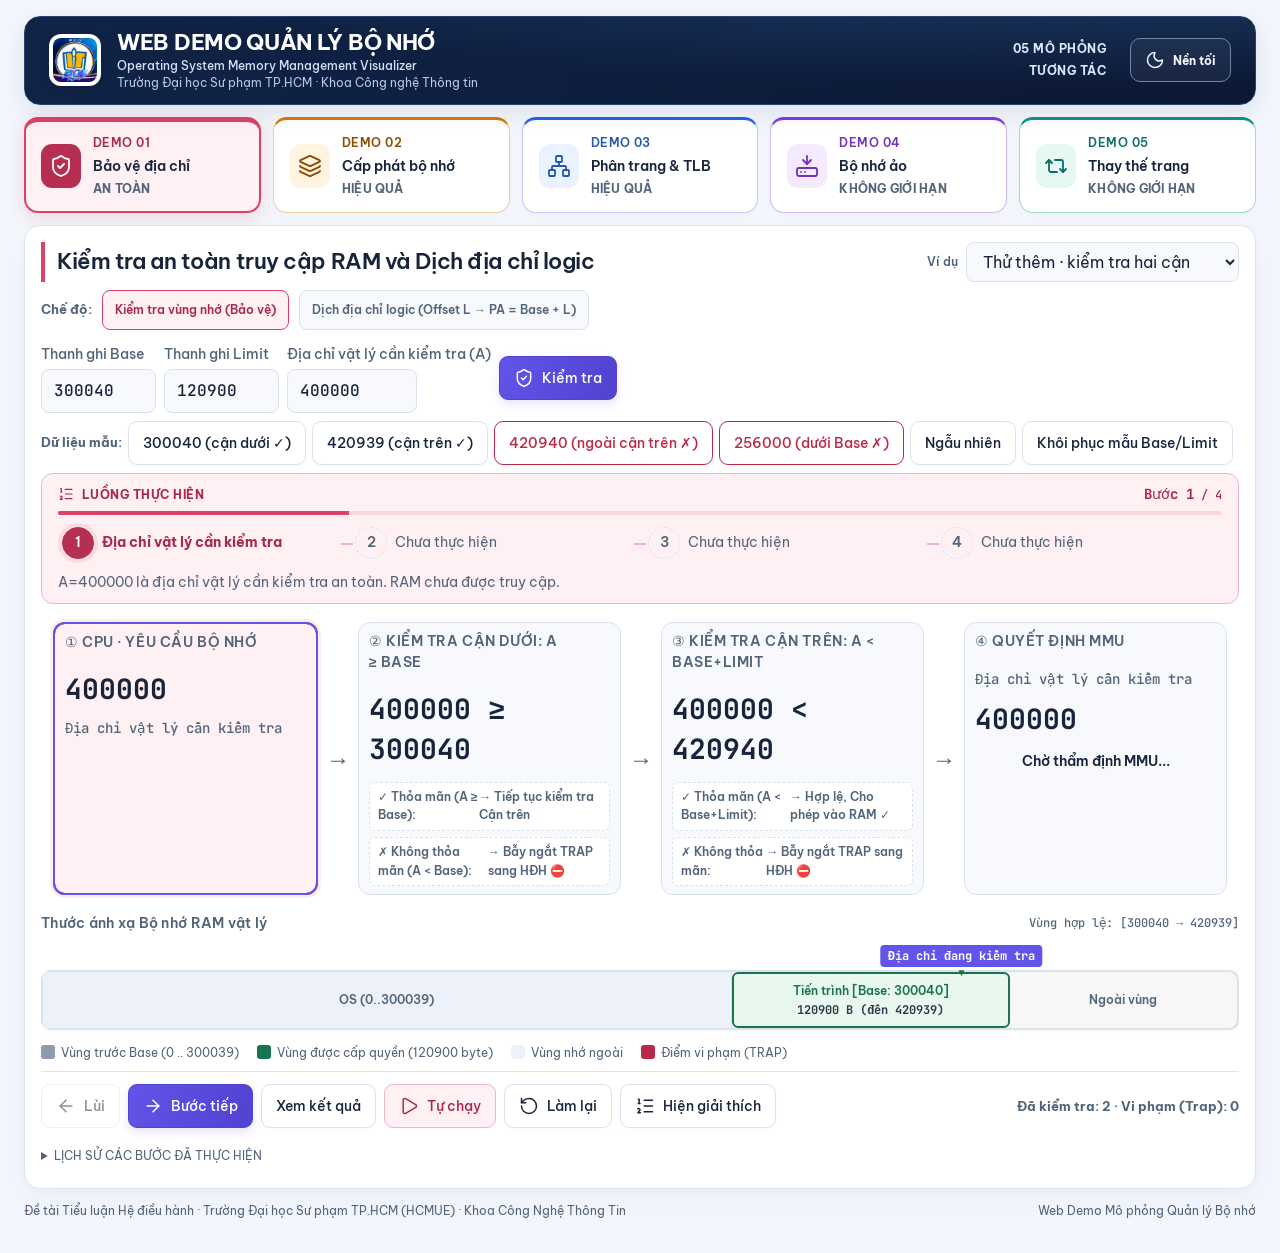
==== index.html @ e6c48bc5 "style: improve Vietnamese typography across all memory demos" ====
<!doctype html>
<html lang="vi">
<head>
<meta charset="utf-8">
<meta name="viewport" content="width=device-width, initial-scale=1, viewport-fit=cover">
<meta name="description" content="Web Demo Mô phỏng Quản lý Bộ nhớ - 5 Phân hệ tiêu biểu (Operating System Concepts 10th ed.)">
<style>[hidden]{display:none!important}body{margin:0}img{max-width:100%}
</style>
<title>Web Demo Quản lý Bộ nhớ - Hệ điều hành (HCMUE)</title>
<style>

/* Layout: một sân khấu lớn mỗi tab; trên là câu hỏi, giữa là hình động, dưới là MỘT câu giải thích và nút điều khiển to */
:root{
  --bg:#eef2f0; --surface:#ffffff; --fg:#13201b; --muted:#5a6a63; --line:#d3dcd8;
  --accent:#0d6b5f; --accent-soft:#d6ebe6; --on-accent:#ffffff;
  --ok:#1f7a45; --ok-soft:#d8efe0; --bad:#b9400f; --bad-soft:#fbe2d4;
  --used:#9aa8a2; --free:#e5ebe8; --stripe:#d3dcd8;
  --c1:#0d6b5f; --c2:#c2570c; --c3:#4f5bd5; --c4:#8a7a12;
  --p1:#2c7a9e; --p2:#b5527a; --p3:#5f8a22; --p4:#8a5cc2; --p5:#b87510; --p6:#2f8f7d; --on-p:#ffffff;
  --f-body:'Be Vietnam Pro',system-ui,-apple-system,'Segoe UI',sans-serif;
  --f-mono:'JetBrains Mono',ui-monospace,Consolas,monospace;
}
@media (prefers-color-scheme: dark){ :root:not([data-theme="light"]){
  --bg:#0e1412; --surface:#162019; --fg:#e3ebe7; --muted:#95a69f; --line:#2c3935;
  --accent:#4cc2ae; --accent-soft:#163a33; --on-accent:#0b1210;
  --ok:#62d08d; --ok-soft:#163528; --bad:#f08d58; --bad-soft:#3d2316;
  --used:#46534e; --free:#1e2825; --stripe:#28342f;
  --c1:#4cc2ae; --c2:#f0914f; --c3:#949cf2; --c4:#d3c24d;
  --p1:#62b6da; --p2:#e38db2; --p3:#a5c862; --p4:#b997ec; --p5:#e8ad4f; --p6:#6ccab5; --on-p:#0b1210;
  color-scheme:dark }}
:root[data-theme="dark"]{
  --bg:#0e1412; --surface:#162019; --fg:#e3ebe7; --muted:#95a69f; --line:#2c3935;
  --accent:#4cc2ae; --accent-soft:#163a33; --on-accent:#0b1210;
  --ok:#62d08d; --ok-soft:#163528; --bad:#f08d58; --bad-soft:#3d2316;
  --used:#46534e; --free:#1e2825; --stripe:#28342f;
  --c1:#4cc2ae; --c2:#f0914f; --c3:#949cf2; --c4:#d3c24d;
  --p1:#62b6da; --p2:#e38db2; --p3:#a5c862; --p4:#b997ec; --p5:#e8ad4f; --p6:#6ccab5; --on-p:#0b1210;
  color-scheme:dark }

*{box-sizing:border-box}
[hidden]{display:none!important}
body{background:var(--bg);color:var(--fg);font-family:var(--f-body);font-size:16px;line-height:1.5}
.wrap{max-width:1000px;margin:0 auto;padding-inline:16px;padding-block:20px 48px;display:flex;flex-direction:column;gap:18px}
h1{font-size:clamp(22px,3.6vw,30px);margin:0;line-height:1.2;text-wrap:balance}
h2{font-size:clamp(20px,3vw,26px);margin:0;line-height:1.25;text-wrap:balance}
p{margin:0}
.mono{font-family:var(--f-mono);font-variant-numeric:tabular-nums}
.muted{color:var(--muted)}
.eyebrow{font-size:12px;letter-spacing:.08em;text-transform:uppercase;color:var(--muted);font-weight:700}

.tabs{display:grid;grid-template-columns:repeat(3,minmax(0,1fr));gap:8px}
.tab{font:inherit;text-align:left;cursor:pointer;background:var(--surface);color:var(--fg);border:1px solid var(--line);border-radius:12px;padding:10px 14px;display:flex;flex-direction:column;gap:0}
.tab .n{font-family:var(--f-mono);font-size:12px;color:var(--muted)}
.tab .t{font-weight:700;font-size:15px;line-height:1.3}
.tab[aria-selected="true"]{background:var(--accent);border-color:var(--accent);color:var(--on-accent)}
.tab[aria-selected="true"] .n{color:var(--on-accent);opacity:.85}
@media (max-width:560px){.tab .t{font-size:13px}}

.panel{display:flex;flex-direction:column;gap:14px}
.stage{background:var(--surface);border:1px solid var(--line);border-radius:16px;padding:18px;display:flex;flex-direction:column;gap:18px;min-width:0}
.caption{font-size:clamp(16px,2.2vw,19px);font-weight:500;padding:14px 16px;border-radius:12px;background:var(--accent-soft);min-height:56px}
.caption b.bad{color:var(--bad)} .caption b.ok{color:var(--ok)}
.bar{display:flex;flex-wrap:wrap;gap:8px;align-items:center}
.btn{font:inherit;font-weight:700;font-size:15px;padding:10px 16px;border-radius:10px;border:1px solid var(--line);background:var(--surface);color:var(--fg);cursor:pointer}
.btn:hover{border-color:var(--accent)}
.btn.primary{background:var(--accent);border-color:var(--accent);color:var(--on-accent);padding-inline:22px}
.btn:disabled{opacity:.4;cursor:not-allowed}
.spacer{flex:1}
.seg{display:inline-flex;border:1px solid var(--line);border-radius:10px;overflow:hidden;background:var(--surface)}
.seg button{font:inherit;font-weight:700;font-size:14px;padding:9px 14px;border:0;border-right:1px solid var(--line);background:none;color:var(--muted);cursor:pointer}
.seg button:last-child{border-right:0}
.seg button[aria-pressed="true"]{background:var(--fg);color:var(--bg)}
button:focus-visible,input:focus-visible,select:focus-visible,summary:focus-visible{outline:2px solid var(--accent);outline-offset:2px}
details{background:var(--surface);border:1px solid var(--line);border-radius:12px;padding:10px 14px}
summary{cursor:pointer;font-weight:600;font-size:14px;color:var(--muted)}
details[open] summary{margin-bottom:10px}
.form{display:flex;flex-wrap:wrap;gap:10px 14px;align-items:flex-end}
.field{display:flex;flex-direction:column;gap:4px;min-width:0}
.field label{font-size:12px;font-weight:700;color:var(--muted)}
input[type=text],input[type=number]{font-family:var(--f-mono);font-size:15px;background:var(--bg);color:var(--fg);border:1px solid var(--line);border-radius:8px;padding:8px 10px;min-width:0}
input[type=text]{width:min(360px,100%)}
input[type=number]{width:120px}
.scroll{overflow-x:auto;max-width:100%}
.legend{display:flex;flex-wrap:wrap;gap:6px 18px;font-size:13px;color:var(--muted)}
.legend i{display:inline-block;width:14px;height:14px;border-radius:4px;vertical-align:-2px;margin-right:6px}

@keyframes drop{from{transform:translateY(-46px) scale(.85);opacity:0}to{transform:none;opacity:1}}
@keyframes out{from{transform:translateX(-50px);opacity:0}to{transform:none;opacity:1}}
@keyframes pulse{0%,100%{box-shadow:0 0 0 0 transparent}50%{box-shadow:0 0 0 6px var(--accent-soft)}}
.enter{animation:drop .5s cubic-bezier(.2,.8,.2,1) both}
.gone{animation:out .5s ease-out both}
@media (prefers-reduced-motion:reduce){.enter,.gone{animation:none}}

/* ---------- Tab 1 ---------- */
.lane{min-width:620px;display:flex;flex-direction:column;gap:10px}
.lane-label{font-size:12px;font-weight:700;color:var(--muted);letter-spacing:.04em;text-transform:uppercase}
.req{height:54px;border-radius:8px;display:flex;align-items:center;justify-content:center;color:var(--on-p);font-weight:800;font-size:15px;white-space:nowrap;overflow:visible;padding:0 8px}
.req small{font-family:var(--f-mono);font-weight:500;margin-left:6px;opacity:.9}
.req-row{display:flex;align-items:center;gap:12px;min-height:54px}
.ram{display:flex;height:96px;border:2px solid var(--fg);border-radius:10px;overflow:visible;background:var(--used)}
.used{background:repeating-linear-gradient(135deg,var(--used) 0 7px,var(--line) 7px 14px);border-radius:0}
.hole{position:relative;display:flex;min-width:0;border-left:2px solid var(--fg);border-right:2px solid var(--fg);background:var(--free)}
.hole .pc{display:flex;flex-direction:column;align-items:center;justify-content:center;color:var(--on-p);font-weight:800;font-size:14px;min-width:0;overflow:hidden;border-right:2px solid var(--surface)}
.hole .pc small{font-family:var(--f-mono);font-weight:500;font-size:11px}
.hole .fr{display:flex;align-items:center;justify-content:center;font-family:var(--f-mono);font-weight:700;font-size:15px;color:var(--fg);min-width:0;overflow:hidden}
.hole.fit{background:var(--ok-soft)} .hole.fit .fr{color:var(--ok)}
.hole.nofit{background:var(--bad-soft)} .hole.nofit .fr{color:var(--bad);opacity:.8}
.hole.chosen{outline:4px solid var(--accent);outline-offset:-2px;z-index:2}
.hole.chosen::before{content:"▼";position:absolute;top:-26px;left:50%;transform:translateX(-50%);color:var(--accent);font-size:20px;line-height:1}
.hole .lbl{position:absolute;bottom:-22px;left:0;right:0;text-align:center;font-size:12px;color:var(--muted);font-weight:600;white-space:nowrap}
.queue{display:flex;flex-wrap:wrap;gap:8px;align-items:center;margin-top:16px}
.chip{font-family:var(--f-body);font-size:13px;font-weight:700;padding:4px 10px;border-radius:99px;color:var(--on-p)}
.chip.done{opacity:.35}
.chip.wait{background:var(--bad)!important;color:#fff}
.compare{display:grid;grid-template-columns:repeat(3,minmax(0,1fr));gap:8px}
.cmp{border:1px solid var(--line);border-radius:10px;padding:10px 12px;display:flex;flex-direction:column;gap:2px;background:var(--surface)}
.cmp.on{border-color:var(--fg);box-shadow:inset 0 0 0 1px var(--fg)}
.cmp .k{font-size:13px;font-weight:700}
.cmp .v{font-size:15px;font-weight:700}
.cmp .v.bad{color:var(--bad)} .cmp .v.ok{color:var(--ok)}
@media (max-width:560px){.compare{grid-template-columns:1fr}}

/* ---------- Tab 2 ---------- */
.flow{display:flex;align-items:stretch;gap:8px;flex-wrap:nowrap}
.arrow{align-self:center;font-size:24px;color:var(--muted);flex:0 0 auto}
.box{flex:1 1 0;min-width:0;border:2px solid var(--line);border-radius:12px;padding:10px;display:flex;flex-direction:column;gap:8px;transition:opacity .25s,border-color .25s;background:var(--surface)}
.box.dim{opacity:.3}
.box.act{border-color:var(--accent);animation:pulse 1.4s ease-in-out 2}
.box.badb{border-color:var(--bad)}
.box h3{margin:0;font-size:13px;letter-spacing:.04em;text-transform:uppercase;color:var(--muted)}
.big{font-family:var(--f-mono);font-size:clamp(24px,3.4vw,32px);font-weight:700;line-height:1.1}
.split{display:flex;gap:4px}
.split div{flex:1;border-radius:8px;padding:6px 8px;text-align:center}
.split .pg{background:var(--accent);color:var(--on-accent)}
.split .of{background:var(--free)}
.split b{display:block;font-family:var(--f-mono);font-size:22px}
.split span{font-size:11px;font-weight:600}
.mini{width:100%;border-collapse:collapse;font-family:var(--f-mono);font-size:13px}
.mini td,.mini th{padding:3px 6px;border-bottom:1px solid var(--line);text-align:center}
.mini th{font-family:var(--f-body);font-size:11px;color:var(--muted)}
.mini tr.hit td{background:var(--ok-soft);color:var(--ok);font-weight:700}
.mini tr.miss td{background:var(--bad-soft);color:var(--bad);font-weight:700}
.mini td.no{color:var(--bad)}
.verdict{font-weight:800;font-size:14px;text-align:center;border-radius:6px;padding:3px}
.verdict.ok{background:var(--ok-soft);color:var(--ok)} .verdict.bad{background:var(--bad-soft);color:var(--bad)}
.frames{display:grid;grid-template-columns:repeat(4,1fr);gap:4px}
.frames div{border-radius:5px;font-family:var(--f-mono);font-size:11px;text-align:center;padding:4px 0;background:var(--free);color:var(--muted);line-height:1.2}
.frames div.mine{background:var(--accent-soft);color:var(--fg);font-weight:700}
.frames div.other{background:repeating-linear-gradient(135deg,var(--free) 0 5px,var(--stripe) 5px 10px)}
.frames div.hl{background:var(--accent);color:var(--on-accent)}
.frames small{display:block;font-size:9px;opacity:.8}
.formula{font-family:var(--f-mono);font-size:12px;color:var(--muted)}
@media (max-width:820px){.flow{flex-direction:column}.arrow{transform:rotate(90deg)}}
.quick{display:flex;flex-wrap:wrap;gap:8px;align-items:center}

/* ---------- Tab 3 ---------- */
.refs{display:flex;gap:6px;flex-wrap:wrap;align-items:flex-end}
.ref{display:flex;flex-direction:column;align-items:center;gap:3px}
.ref b{font-family:var(--f-mono);width:30px;height:30px;border-radius:7px;display:flex;align-items:center;justify-content:center;background:var(--free);font-size:14px}
.ref.past b{opacity:.5}
.ref.now b{background:var(--fg);color:var(--bg);width:40px;height:40px;font-size:19px;opacity:1}
.ref i{width:8px;height:8px;border-radius:50%;background:transparent}
.ref i.f{background:var(--bad)} .ref i.h{background:var(--ok)}
.scene{display:grid;grid-template-columns:auto minmax(0,1fr) auto;gap:18px;align-items:center}
@media (max-width:720px){.scene{grid-template-columns:1fr}}
.need{display:flex;flex-direction:column;align-items:center;gap:6px}
.card{width:76px;height:96px;border-radius:10px;display:flex;align-items:center;justify-content:center;font-family:var(--f-mono);font-size:36px;font-weight:700;background:var(--surface);border:2px solid var(--fg);box-shadow:0 3px 0 var(--line)}
.need .card{background:var(--fg);color:var(--bg)}
.pill{font-size:13px;font-weight:800;padding:3px 10px;border-radius:99px}
.pill.ok{background:var(--ok-soft);color:var(--ok)} .pill.bad{background:var(--bad-soft);color:var(--bad)}
.ramzone{border:2px dashed var(--line);border-radius:14px;padding:12px;display:flex;flex-direction:column;gap:8px;min-width:0}
.zone-t{font-size:12px;font-weight:800;color:var(--muted);letter-spacing:.05em;text-transform:uppercase}
.slots{display:flex;gap:10px;flex-wrap:wrap}
.slot{display:flex;flex-direction:column;align-items:center;gap:4px;width:84px}
.slot .card.empty{border-style:dashed;border-color:var(--line);color:var(--line);box-shadow:none;font-size:14px}
.slot .card.new{border-color:var(--ok);background:var(--ok-soft);color:var(--ok)}
.slot .card.victim{border-color:var(--bad);background:var(--bad-soft);color:var(--bad);position:relative}
.slot .card.victim::after{content:"✕";position:absolute;top:-10px;right:-10px;width:24px;height:24px;border-radius:50%;background:var(--bad);color:#fff;font-size:13px;display:flex;align-items:center;justify-content:center}
.slot .card.hitc{border-color:var(--ok);box-shadow:0 0 0 4px var(--ok-soft)}
.hint{font-size:11px;font-weight:600;color:var(--muted);text-align:center;line-height:1.25;min-height:28px}
.hint.ptr{color:var(--c3)}
.disk{display:flex;flex-direction:column;align-items:center;gap:6px;min-width:110px}
.disk .icon{width:92px;height:64px;border-radius:10px;border:2px solid var(--muted);display:flex;align-items:center;justify-content:center;font-weight:800;font-size:13px;color:var(--muted);background:repeating-linear-gradient(0deg,var(--surface) 0 10px,var(--free) 10px 12px)}
.disk .card{width:52px;height:64px;font-size:24px;border-color:var(--bad);color:var(--bad)}
.counts{display:flex;gap:10px;flex-wrap:wrap}
.count{border-radius:12px;padding:8px 16px;display:flex;align-items:baseline;gap:8px;font-weight:700}
.count .mono{font-size:28px}
.count.bad{background:var(--bad-soft);color:var(--bad)} .count.ok{background:var(--ok-soft);color:var(--ok)}
.bars{display:flex;flex-direction:column;gap:8px}
.brow{display:grid;grid-template-columns:70px minmax(0,1fr) 40px;gap:10px;align-items:center;font-size:14px;font-weight:700;cursor:pointer;background:none;border:0;color:var(--fg);font-family:inherit;padding:2px 0;text-align:left}
.brow .track{height:22px;border-radius:6px;background:var(--free);overflow:hidden}
.brow .fill{height:100%;border-radius:6px;transition:width .4s}
.brow.on{outline:2px solid var(--fg);outline-offset:3px;border-radius:6px}
.brow .num{font-family:var(--f-mono);text-align:right}
.belady{border-radius:12px;background:var(--bad-soft);padding:12px 16px;display:flex;flex-direction:column;gap:8px}
.belady b{color:var(--bad)}
.bl2{display:flex;gap:16px;align-items:flex-end}
.bl2 div{display:flex;flex-direction:column;align-items:center;gap:4px;font-size:13px;font-weight:700}
.bl2 span{width:56px;background:var(--bad);border-radius:6px 6px 0 0}
.tgrid{border-collapse:collapse;font-family:var(--f-mono);font-size:13px}
.tgrid td,.tgrid th{border:1px solid var(--line);width:30px;height:30px;text-align:center;padding:0}
.tgrid th.r,.tgrid td.r{width:auto;padding:0 8px;font-family:var(--f-body);font-size:12px;color:var(--muted);text-align:left}
.tgrid td.n{background:var(--bad-soft);color:var(--bad);font-weight:700}
.tgrid td.F{color:var(--bad);font-weight:700} .tgrid td.H{color:var(--ok);font-weight:700}
footer{font-size:12px;color:var(--muted)}
.ruler{position:relative;height:18px;margin-top:20px;font-family:var(--f-mono);font-size:11px;color:var(--muted)}
.ruler span{position:absolute;transform:translateX(-50%);white-space:nowrap}
.ruler span:first-child{transform:none}.ruler span:last-child{transform:translateX(-100%)}
.blk{font:inherit;border:0;border-right:2px solid var(--surface);display:flex;flex-direction:column;align-items:center;justify-content:center;color:var(--on-p);font-weight:800;font-size:16px;min-width:0;overflow:hidden;cursor:pointer;padding:0;position:relative}
.blk small{font-family:var(--f-mono);font-weight:500;font-size:11px}
.blk:hover::after{content:"tắt";position:absolute;top:3px;right:4px;font-size:10px;font-weight:700;background:rgba(0,0,0,.35);color:#fff;padding:0 4px;border-radius:3px}
.hole.merged{box-shadow:inset 0 0 0 3px var(--accent)}
.stats-line{display:flex;flex-wrap:wrap;gap:6px 20px;font-size:14px;color:var(--muted)}
.stats-line b{color:var(--fg);font-family:var(--f-mono)}
.chip.next{outline:2px solid var(--fg);outline-offset:1px}
.chip.act-close{background:var(--used);color:var(--fg)}
.chip.act-compact{background:var(--accent);color:var(--on-accent)}
#f-ram{background:var(--free)}



/* ============ GIAO DIỆN MỚI: HEADER & DASHBOARD 5 PHẦN ============ */
.site-header {
  background: linear-gradient(135deg, #071d36 0%, #0c3668 55%, #124c8c 100%);
  color: #ffffff;
  border-radius: 16px;
  padding: 16px 22px;
  display: flex;
  align-items: center;
  justify-content: space-between;
  flex-wrap: wrap;
  gap: 16px;
  box-shadow: 0 8px 24px rgba(12,54,104,0.18);
  border: 1px solid rgba(255,255,255,0.12);
}
.header-brand {
  display: flex;
  align-items: center;
  gap: 16px;
}
.header-logo {
  width: 58px;
  height: 58px;
  border-radius: 50%;
  object-fit: cover;
  border: 2.5px solid #ffcc00;
  box-shadow: 0 0 14px rgba(255,204,0,0.45);
  background: #ffffff;
  flex-shrink: 0;
}
.header-titles h1 {
  color: #ffffff;
  font-size: clamp(20px, 3.2vw, 25px);
  font-weight: 800;
  letter-spacing: -0.01em;
  margin: 0;
  line-height: 1.2;
}
.header-titles p {
  color: #cde0f7;
  font-size: 13px;
  font-weight: 500;
  margin: 4px 0 0 0;
  line-height: 1.35;
}
.header-meta {
  display: flex;
  align-items: center;
  gap: 10px;
}
.badge-hcmue {
  background: rgba(255,255,255,0.12);
  border: 1px solid rgba(255,255,255,0.22);
  padding: 6px 14px;
  border-radius: 12px;
  font-size: 12px;
  font-weight: 700;
  color: #ffeb3b;
  text-align: right;
  line-height: 1.3;
}

/* Thanh điều hướng 5 phần nằm ngang */
.dash-tabs {
  display: flex;
  gap: 8px;
  overflow-x: auto;
  padding: 2px 2px 8px 2px;
  scrollbar-width: thin;
}
.dash-tab {
  font: inherit;
  text-align: left;
  cursor: pointer;
  background: var(--surface);
  color: var(--fg);
  border: 1.5px solid var(--line);
  border-radius: 14px;
  padding: 12px 14px;
  display: flex;
  flex-direction: column;
  gap: 2px;
  min-width: 172px;
  flex: 1 1 0;
  transition: all .2s ease;
  box-shadow: 0 2px 6px rgba(0,0,0,0.03);
}
.dash-tab:hover {
  border-color: #0c3668;
  transform: translateY(-1px);
}
.dash-tab .n {
  font-family: var(--f-mono);
  font-size: 11px;
  font-weight: 700;
  color: #1a4d8c;
  text-transform: uppercase;
  letter-spacing: .04em;
  display: flex;
  align-items: center;
  gap: 5px;
}
.dash-tab .t {
  font-weight: 800;
  font-size: 14px;
  line-height: 1.3;
  color: var(--fg);
}
.dash-tab[aria-selected="true"] {
  background: linear-gradient(145deg, #0c3668 0%, #164e93 100%);
  border-color: #0c3668;
  color: #ffffff;
  box-shadow: 0 6px 18px rgba(12,54,104,0.25);
  transform: translateY(-2px);
}
.dash-tab[aria-selected="true"] .n {
  color: #ffeb3b;
}
.dash-tab[aria-selected="true"] .t {
  color: #ffffff;
}

/* Thước đo RAM của Base/Limit */
.b-ram-track {
  position: relative;
  display: flex;
  height: 60px;
  border: 2px solid var(--line);
  border-radius: 10px;
  overflow: visible;
  margin-top: 36px;
  margin-bottom: 14px;
}
.b-pointer {
  position: absolute;
  top: -30px;
  transform: translateX(-50%);
  display: flex;
  flex-direction: column;
  align-items: center;
  transition: left .35s cubic-bezier(.2,.8,.2,1);
  z-index: 25;
  pointer-events: none;
}
.b-pointer .pin {
  font-size: 11px;
  line-height: 1;
  margin-top: -2px;
}
.b-pointer .plabel {
  font-family: var(--f-mono);
  font-size: 11px;
  font-weight: 700;
  padding: 2px 6px;
  border-radius: 4px;
  white-space: nowrap;
}
.b-ram-legend {
  display: flex;
  flex-wrap: wrap;
  gap: 8px 18px;
  font-size: 12.5px;
  color: var(--muted);
}
.b-ram-legend i {
  display: inline-block;
  width: 14px;
  height: 14px;
  border-radius: 3px;
  vertical-align: -2px;
  margin-right: 6px;
}

/* Khối sơ đồ Demand Paging */
.vm-pt-table {
  width: 100%;
  border-collapse: collapse;
  font-family: var(--f-mono);
  font-size: 12.5px;
}
.vm-pt-table th, .vm-pt-table td {
  padding: 3px 6px;
  border-bottom: 1px solid var(--line);
  text-align: center;
}
.vm-pt-table th {
  font-family: var(--f-body);
  font-size: 11px;
  color: var(--muted);
}
.vm-pt-table tr.active-row td {
  background: var(--accent-soft);
  font-weight: 700;
}
.vm-pt-table tr.fault-row td {
  background: var(--bad-soft);
  color: var(--bad);
  font-weight: 700;
}
.vm-pt-table tr.hit-row td {
  background: var(--ok-soft);
  color: var(--ok);
  font-weight: 700;
}
.vm-badge-v {
  background: var(--ok-soft);
  color: var(--ok);
  font-weight: 800;
  padding: 1px 6px;
  border-radius: 4px;
}
.vm-badge-i {
  background: var(--bad-soft);
  color: var(--bad);
  font-weight: 800;
  padding: 1px 6px;
  border-radius: 4px;
}

/* Thẻ Giám sát thông số máy tính (Real-Time Performance Monitor) */
.telemetry-stage {
  border-top: 3px solid #0c3668 !important;
  background: linear-gradient(180deg, #ffffff 0%, #f9fbfd 100%);
}
.telemetry-header {
  display: flex;
  justify-content: space-between;
  align-items: center;
  flex-wrap: wrap;
  gap: 10px;
  border-bottom: 1px solid var(--line);
  padding-bottom: 10px;
}
.tele-time-badge {
  font-family: var(--f-mono);
  font-size: 12px;
  font-weight: 600;
  color: #0c3668;
  background: #e9f2fd;
  padding: 4px 10px;
  border-radius: 8px;
  border: 1px solid #c7ddfb;
}
.telemetry-grid {
  display: grid;
  grid-template-columns: 1.15fr 0.85fr;
  gap: 16px;
}
@media (max-width: 860px) {
  .telemetry-grid {
    grid-template-columns: 1fr;
  }
}
.tele-col {
  display: flex;
  flex-direction: column;
  gap: 8px;
}
.tele-col-title {
  font-size: 12.5px;
  font-weight: 800;
  color: #0c3668;
  letter-spacing: .03em;
  text-transform: uppercase;
  margin-bottom: 4px;
}
.tele-table {
  width: 100%;
  border-collapse: collapse;
  font-size: 13px;
  background: var(--surface);
  border: 1px solid var(--line);
  border-radius: 8px;
  overflow: hidden;
}
.tele-table td {
  padding: 6px 10px;
  border-bottom: 1px solid var(--line);
}
.tele-table tr:last-child td {
  border-bottom: 0;
}
.tele-table td:first-child {
  color: var(--fg);
  font-weight: 600;
}
.tele-table td:nth-child(2) {
  font-family: var(--f-mono);
  font-weight: 700;
  color: #0c3668;
}
.badge-real {
  font-size: 11px;
  font-weight: 700;
  padding: 2px 7px;
  border-radius: 4px;
  background: var(--ok-soft);
  color: var(--ok);
  white-space: nowrap;
}
.badge-est {
  font-size: 11px;
  font-weight: 700;
  padding: 2px 7px;
  border-radius: 4px;
  background: #fff8e1;
  color: #b78103;
  white-space: nowrap;
}
.badge-na {
  font-size: 11px;
  font-weight: 600;
  padding: 2px 7px;
  border-radius: 4px;
  background: var(--bad-soft);
  color: var(--bad);
  white-space: nowrap;
}
.tele-note {
  font-size: 11.5px;
  color: var(--muted);
  line-height: 1.4;
  margin-top: 4px;
}
.tele-sim-box {
  background: #f7f9fa;
  border: 1px solid var(--line);
  border-radius: 8px;
  padding: 10px 12px;
  display: flex;
  flex-direction: column;
  gap: 8px;
  font-size: 13px;
}
.sim-row {
  display: flex;
  justify-content: space-between;
  align-items: center;
  padding-bottom: 4px;
  border-bottom: 1px dashed var(--line);
}
.sim-row:last-child {
  border-bottom: 0;
  padding-bottom: 0;
}
.sim-k {
  color: var(--muted);
  font-weight: 600;
}
.sim-v {
  font-family: var(--f-mono);
  font-weight: 700;
  color: var(--fg);
}


/* ============ NÚT CHUYỂN ĐỔI CHẾ ĐỘ SÁNG / TỐI (THEME TOGGLE) ============ */
.theme-btn {
  display: inline-flex;
  align-items: center;
  gap: 8px;
  background: rgba(255, 255, 255, 0.18);
  border: 1.5px solid rgba(255, 255, 255, 0.4);
  color: #ffffff;
  padding: 8px 16px;
  border-radius: 99px;
  font-family: var(--f-body);
  font-size: 13px;
  font-weight: 700;
  cursor: pointer;
  transition: all 0.25s ease;
  backdrop-filter: blur(8px);
  user-select: none;
}
.theme-btn:hover {
  background: rgba(255, 255, 255, 0.3);
  border-color: #ffeb3b;
  transform: translateY(-1px);
}
.theme-btn .theme-icon {
  font-size: 15px;
  line-height: 1;
}

/* ============ TỐI ƯU GIAO DIỆN DARK MODE ============ */
:root[data-theme="dark"] .site-header {
  background: linear-gradient(135deg, #050d18 0%, #091a32 55%, #102a4e 100%);
  border-color: #1c3d69;
  box-shadow: 0 8px 24px rgba(0, 0, 0, 0.55);
}
:root[data-theme="dark"] .dash-tab {
  background: var(--surface);
  color: var(--fg);
  border-color: var(--line);
}
:root[data-theme="dark"] .dash-tab .n {
  color: var(--accent);
}
:root[data-theme="dark"] .dash-tab .t {
  color: var(--fg);
}
:root[data-theme="dark"] .dash-tab:hover {
  border-color: var(--accent);
}
:root[data-theme="dark"] .dash-tab[aria-selected="true"] {
  background: linear-gradient(145deg, #0b3866 0%, #135392 100%);
  border-color: #38bdf8;
  color: #ffffff;
  box-shadow: 0 6px 18px rgba(0, 0, 0, 0.45);
}
:root[data-theme="dark"] .dash-tab[aria-selected="true"] .n {
  color: #ffeb3b;
}
:root[data-theme="dark"] .dash-tab[aria-selected="true"] .t {
  color: #ffffff;
}

:root[data-theme="dark"] .telemetry-stage {
  border-top: 3px solid var(--accent) !important;
  background: linear-gradient(180deg, var(--surface) 0%, #101614 100%);
}
:root[data-theme="dark"] .telemetry-header h3 {
  color: var(--accent);
}
:root[data-theme="dark"] .tele-col-title {
  color: var(--accent);
}
:root[data-theme="dark"] .tele-table td:nth-child(2) {
  color: var(--accent);
}
:root[data-theme="dark"] .tele-sim-box {
  background: #101614;
  border-color: var(--line);
}
:root[data-theme="dark"] .tele-time-badge {
  background: #163a33;
  color: var(--accent);
  border-color: #28554b;
}
:root[data-theme="dark"] .badge-est {
  background: #3e3100;
  color: #ffc107;
}

:root[data-theme="dark"] .b-ram-track {
  border-color: var(--line);
}
:root[data-theme="dark"] .b-ram-track .used {
  background: #24302a;
  color: var(--muted);
}
:root[data-theme="dark"] .theme-btn {
  background: rgba(255, 255, 255, 0.1);
  border-color: rgba(255, 255, 255, 0.25);
  color: #e3ebe7;
}
:root[data-theme="dark"] .theme-btn:hover {
  background: rgba(255, 255, 255, 0.2);
  border-color: #ffeb3b;
}

</style>
<link rel="stylesheet" href="assets/css/teaching.css?v=a3d3862f286e">
<link rel="stylesheet" href="assets/css/teaching-scenes.css?v=readable-type-3">
<script src="assets/js/teaching-scenes.js?v=academic-lab-2"></script>
<script src="assets/js/teaching.js?v=academic-lab-2"></script>
<script src="assets/js/lab-interface.js?v=academic-lab-2" defer></script>
</head>
<body class="clear-scenes academic-lab">
<div class="wrap">

  <header class="site-header">
    <div class="header-brand">
      <div class="header-logo-frame"><img src="assets/images/logo-it.jpg" alt="Logo Khoa CNTT - ĐH Sư Phạm TP.HCM" class="header-logo" width="48" height="48"></div>
      <div class="header-titles">
        <h1>WEB DEMO QUẢN LÝ BỘ NHỚ</h1>
        <p>Operating System Memory Management Visualizer</p>
        <small class="header-school">Trường Đại học Sư phạm TP.HCM · Khoa Công nghệ Thông tin</small>
      </div>
    </div>
    <div class="header-meta">
      <div class="badge-hcmue">
        <span>05 MÔ PHỎNG</span>
        <span>TƯƠNG TÁC</span>
      </div>
      <button id="theme-toggle" class="theme-btn theme-toggle-btn" aria-label="Sáng / Tối" title="Sáng / Tối">
        <span class="theme-text">Sáng / Tối</span>
      </button>
    </div>
  </header>

  <nav class="dash-tabs" role="tablist" aria-label="5 Demo Quản lý Bộ nhớ">
    <button class="dash-tab" role="tab" id="t0" aria-controls="p0" aria-selected="true">
      <span class="n">DEMO 1 · NỀN TẢNG</span>
      <span class="t">Bảo vệ Base/Limit</span>
    </button>
    <button class="dash-tab" role="tab" id="t1" aria-controls="p1" aria-selected="false">
      <span class="n">DEMO 2 · CẤP PHÁT BỘ NHỚ</span>
      <span class="t">Cấp phát bộ nhớ (Bãi đỗ xe)</span>
    </button>
    <button class="dash-tab" role="tab" id="t2" aria-controls="p2" aria-selected="false">
      <span class="n">DEMO 3 · PHÂN TRANG</span>
      <span class="t">Cơ chế phân trang</span>
    </button>
    <button class="dash-tab" role="tab" id="t4" aria-controls="p4" aria-selected="false">
      <span class="n">DEMO 4 · BỘ NHỚ ẢO</span>
      <span class="t">Demand Paging</span>
    </button>
    <button class="dash-tab" role="tab" id="t3" aria-controls="p3" aria-selected="false">
      <span class="n">DEMO 5 · THAY THẾ TRANG</span>
      <span class="t">Thuật toán thay thế trang</span>
    </button>
  </nav>



  <!-- ============ TAB 0: NỀN TẢNG (BASE & LIMIT) ============ -->
  <section class="panel" id="p0" role="tabpanel" aria-labelledby="t0">
    <div class="stage">
      <div class="bar">
        <h2>Kiểm tra an toàn truy cập RAM và Dịch địa chỉ logic</h2>
      </div>

      <div class="mode-bar" style="display:flex;align-items:center;gap:10px;margin-bottom:6px">
        <span style="font-size:13px;font-weight:700;color:var(--muted)">Chế độ:</span>
        <button type="button" class="btn-mode active" id="b-mode-check">Kiểm tra vùng nhớ (Bảo vệ)</button>
        <button type="button" class="btn-mode" id="b-mode-trans">Dịch địa chỉ logic (Offset L → PA = Base + L)</button>
      </div>

      <div class="quick">
        <div class="field">
          <label for="b-base">Thanh ghi Base</label>
          <input type="number" id="b-base" value="300040" min="0" max="9999999" style="width:115px">
        </div>
        <div class="field">
          <label for="b-limit">Thanh ghi Limit</label>
          <input type="number" id="b-limit" value="120900" min="1" max="9999999" style="width:115px">
        </div>
        <div class="field">
          <label for="b-addr" id="b-addr-lbl">Địa chỉ vật lý cần kiểm tra (A)</label>
          <input type="number" id="b-addr" value="300040" min="-9999999" max="9999999" style="width:130px">
        </div>
        <button class="btn primary" id="b-go">Kiểm tra ▶</button>
      </div>

      <div class="bar" id="b-presets-check" style="gap:6px">
        <span class="muted" style="font-size:13px;font-weight:700">Dữ liệu mẫu:</span>
        <button class="btn" id="b-pre-low" style="padding:4px 8px;font-size:12.5px">300040 (Cận dưới ✓)</button>
        <button class="btn" id="b-pre-high" style="padding:4px 8px;font-size:12.5px">420939 (Cận trên ✓)</button>
        <button class="btn" id="b-pre-over" style="padding:4px 8px;font-size:12.5px;border-color:var(--bad);color:var(--bad)">420940 (Quá biên ✗ TRAP)</button>
        <button class="btn" id="b-pre-under" style="padding:4px 8px;font-size:12.5px;border-color:var(--bad);color:var(--bad)">256000 (Dưới cận ✗ TRAP)</button>
        <button class="btn" id="b-pre-rand" style="padding:4px 8px;font-size:12.5px">Ngẫu nhiên</button>
      </div>

      <div class="bar" id="b-presets-trans" style="gap:6px;display:none">
        <span class="muted" style="font-size:13px;font-weight:700">Dữ liệu mẫu:</span>
        <button class="btn" id="b-pre-t-std" style="padding:4px 8px;font-size:12.5px">L=346 (Hợp lệ → PA=14346)</button>
        <button class="btn" id="b-pre-t-low" style="padding:4px 8px;font-size:12.5px">L=0 (Cận dưới → PA=14000)</button>
        <button class="btn" id="b-pre-t-over" style="padding:4px 8px;font-size:12.5px;border-color:var(--bad);color:var(--bad)">L=120900 (Bằng Limit ✗ TRAP)</button>
        <button class="btn" id="b-pre-t-under" style="padding:4px 8px;font-size:12.5px;border-color:var(--bad);color:var(--bad)">L=-5 (Lỗi âm ✗ TRAP)</button>
        <button class="btn" id="b-pre-t-rand" style="padding:4px 8px;font-size:12.5px">Ngẫu nhiên offset</button>
      </div>

      <!-- Sân khấu 2 cột: Trái mô phỏng (~2/3), Phải giải thích (~1/3) -->
      <div class="demo-stage-grid explain-hidden" id="grid-p0">
        <div class="demo-canvas-col">
          <!-- Sơ đồ mạch luồng MMU -->
          <div class="flow" id="b-flow"></div>

          <!-- Thước thanh RAM trực quan -->
          <div>
            <div style="display:flex;justify-content:space-between;align-items:center;margin-bottom:4px">
              <span class="lane-label">Thước ánh xạ Bộ nhớ RAM vật lý</span>
              <span class="muted" style="font-size:12px;font-family:var(--f-mono)">Vùng hợp lệ: [<span id="b-val-range">300040 → 420939</span>]</span>
            </div>
            <div class="b-ram-track" id="b-ram-track"></div>
            <div class="b-ram-legend">
              <span><i style="background:var(--used)"></i>Hệ điều hành</span>
              <span><i style="background:var(--ok)"></i>Vùng tiến trình được cấp quyền</span>
              <span><i style="background:var(--free)"></i>Vùng nhớ ngoài</span>
              <span><i style="background:var(--bad)"></i>Điểm vi phạm (TRAP)</span>
            </div>
          </div>
        </div>

        <div class="demo-explain-col">
          <div class="explain-card">
            <div class="explain-header">
              <h4>Giải thích bước</h4>
              <button type="button" class="btn btn-sm btn-subtle toggle-explain-btn" data-target="grid-p0">Ẩn giải thích</button>
            </div>
            <p class="caption" id="b-cap" style="margin:0"></p>
          </div>
        </div>
      </div>

      <!-- Thanh điều khiển cố định -->
      <div class="bar demo-controls-bar">
        <button class="btn" id="b-prev">◀ Lùi</button>
        <button class="btn primary" id="b-next">Bước tiếp ▶</button>
        <button class="btn" id="b-all">Xem kết quả</button>
        <button class="btn" id="b-play">⏵ Tự chạy</button>
        <button class="btn" id="b-reset">↺ Làm lại</button>
        <button class="btn hist-toggle-btn" id="b-hist-toggle">Lịch sử</button>
        <button class="btn toggle-explain-btn" data-target="grid-p0">Hiện giải thích</button>
        <button class="btn theme-toggle-btn">Sáng / Tối</button>
        <span class="spacer"></span>
        <span class="muted" id="b-stats" style="font-size:13px;font-weight:700"></span>
      </div>
    </div>
  </section>


<!-- ============ TAB 1 ============ -->
  <section class="panel" id="p1" role="tabpanel" aria-labelledby="t1" hidden>
    <div class="bar" style="margin-bottom:4px">
      <div class="seg" id="a-mode" aria-label="Chế độ">
        <button data-m="free" aria-pressed="true">① Bắt đầu từ RAM trống</button><button data-m="ex" aria-pressed="false">② Bài tập có sẵn lỗ</button>
      </div>
      <span class="spacer"></span>
      <span class="muted" style="font-size:13px">Hệ điều hành chọn lỗ theo</span>
      <div class="seg" id="a-alg" aria-label="Chiến lược">
        <button data-a="first" aria-pressed="true">First-fit</button><button data-a="best" aria-pressed="false">Best-fit</button><button data-a="worst" aria-pressed="false">Worst-fit</button>
      </div>
    </div>

    <!-- CHẾ ĐỘ 1: BẮT ĐẦU TỪ RAM TRỐNG -->
    <div id="f-wrap" class="panel">
      <div class="stage">
        <h2>Mở và tắt chương trình: lỗ trống tự xuất hiện</h2>
        
        <div class="demo-stage-grid explain-hidden" id="grid-p1">
          <div class="demo-canvas-col">
            <div>
              <span class="lane-label">Kịch bản tiến trình</span>
              <div class="queue" id="f-script" style="margin-top:4px"></div>
            </div>
            <div class="scroll"><div class="lane">
              <span class="lane-label">Chương trình đang xin chỗ</span>
              <div class="req-row" id="f-req"></div>
              <span class="lane-label" style="margin-top:14px">RAM · 1000 KB</span>
              <div class="ram" id="f-ram"></div>
              <div class="ruler" id="f-ruler"></div>
            </div></div>
            <div class="stats-line" id="f-stats"></div>
          </div>

          <div class="demo-explain-col">
            <div class="explain-card">
              <div class="explain-header">
                <h4>Giải thích bước</h4>
                <button type="button" class="btn btn-sm btn-subtle toggle-explain-btn" data-target="grid-p1">Ẩn giải thích</button>
              </div>
              <p class="caption" id="f-cap" style="margin:0"></p>
            </div>
          </div>
        </div>

        <div class="bar demo-controls-bar">
          <button class="btn" id="f-prev">◀ Lùi</button>
          <button class="btn primary" id="f-next">Bước tiếp ▶</button>
          <button class="btn" id="f-play">⏵ Tự chạy</button>
          <button class="btn" id="f-reset">↺ RAM trống lại</button>
          <button class="btn hist-toggle-btn" id="f-hist-toggle">Lịch sử</button>
          <button class="btn toggle-explain-btn" data-target="grid-p1">Hiện giải thích</button>
          <button class="btn theme-toggle-btn">Sáng / Tối</button>
        </div>
      </div>

      <details style="margin-top:4px"><summary>Tùy chỉnh: Mở chương trình theo ý muốn</summary>
        <div class="stage" style="gap:10px;margin-top:6px">
          <div class="form">
            <div class="field"><label for="f-size">Mở chương trình mới (KB)</label><input type="number" id="f-size" value="120" min="10" max="600" step="10"></div>
            <button class="btn primary" id="f-open">Mở</button>
            <span class="spacer"></span>
            <button class="btn" id="f-compact">Dồn nén RAM (Compaction)</button>
          </div>
          <div class="bar"><span class="muted" style="font-size:13px">Bấm vào khối màu trên RAM để giải phóng hoặc xem chi tiết.</span></div>
        </div>
      </details>
    </div>

    <!-- CHẾ ĐỘ 2: BÀI TẬP CÓ SẴN LỖ -->
    <div id="e-wrap" class="panel" hidden>
      <div class="stage">
        <h2>Bài tập mẫu: RAM đã có sẵn 5 lỗ trống</h2>
        <div class="demo-stage-grid explain-hidden" id="grid-p1-ex">
          <div class="demo-canvas-col">
            <div class="scroll"><div class="lane">
              <span class="lane-label">Tiến trình đang xin</span>
              <div class="req-row" id="a-req"></div>
              <span class="lane-label" style="margin-top:14px">RAM (CÁC Ô SỌC XÁM LÀ VÙNG ĐÃ CÓ CHƯƠNG TRÌNH KHÁC)</span>
              <div class="ram" id="a-ram"></div>
              <div class="queue" id="a-queue"></div>
              <div class="ruler" id="a-ruler"></div>
            </div></div>
            <div class="legend"><span><i style="background:var(--ok-soft);border:1px solid var(--ok)"></i>đủ chỗ</span><span><i style="background:var(--bad-soft);border:1px solid var(--bad)"></i>không đủ</span><span><i style="background:var(--used)"></i>đã có chương trình khác</span></div>
            <div class="stats-line" id="a-stats"></div>
          </div>

          <div class="demo-explain-col">
            <div class="explain-card">
              <div class="explain-header">
                <h4>Giải thích bước</h4>
                <button type="button" class="btn btn-sm btn-subtle toggle-explain-btn" data-target="grid-p1-ex">Ẩn giải thích</button>
              </div>
              <p class="caption" id="a-cap" style="margin:0"></p>
            </div>
          </div>
        </div>

        <div class="bar demo-controls-bar">
          <button class="btn" id="a-prev">◀ Lùi</button>
          <button class="btn primary" id="a-next">Bước tiếp ▶</button>
          <button class="btn" id="a-play">⏵ Tự chạy</button>
          <button class="btn" id="a-reset">↺ Đặt lại bài tập</button>
          <button class="btn hist-toggle-btn" id="a-hist-toggle">Lịch sử</button>
          <button class="btn toggle-explain-btn" data-target="grid-p1-ex">Hiện giải thích</button>
          <button class="btn theme-toggle-btn">Sáng / Tối</button>
        </div>
      </div>
      <div class="compare" id="a-cmp"></div>
      <details><summary>Đổi dữ liệu bài tập</summary>
        <div class="form" style="margin-top:6px">
          <div class="field" style="flex:2"><label for="a-holes">Các lỗ trống ban đầu (KB)</label><input type="text" id="a-holes" value="100, 500, 200, 300, 600"></div>
          <div class="field" style="flex:2"><label for="a-reqs">Kích thước tiến trình xin (KB)</label><input type="text" id="a-reqs" value="212, 417, 112, 426"></div>
          <button class="btn" id="a-apply">Áp dụng</button>
        </div>
      </details>
    </div>
  </section>

<!-- ============ TAB 2 ============ -->
  <section class="panel" id="p2" role="tabpanel" aria-labelledby="t2" hidden>
    <div class="stage">
      <div class="bar">
        <h2>Chương trình phát địa chỉ logic, RAM vật lý ở đâu?</h2>
      </div>
      <div class="quick">
        <label for="x-addr" class="muted" style="font-weight:600;font-size:13px">Địa chỉ logic</label>
        <input type="number" id="x-addr" value="10000" min="0" max="32767" style="width:100px">
        <button class="btn primary" id="x-go">Dịch ▶</button>
        <button class="btn" id="x-rand">Ngẫu nhiên</button>
        <button class="btn" id="x-fault">Thử lỗi trang</button>
        <span class="muted" style="font-size:12.5px">Trang 4 KB · 8 trang · RAM 16 khung</span>
      </div>

      <div class="demo-stage-grid explain-hidden" id="grid-p2">
        <div class="demo-canvas-col">
          <div class="flow" id="x-flow"></div>
        </div>

        <div class="demo-explain-col">
          <div class="explain-card">
            <div class="explain-header">
              <h4>Giải thích bước</h4>
              <button type="button" class="btn btn-sm btn-subtle toggle-explain-btn" data-target="grid-p2">Ẩn giải thích</button>
            </div>
            <p class="caption" id="x-cap" style="margin:0"></p>
          </div>
        </div>
      </div>

      <div class="bar demo-controls-bar">
        <button class="btn" id="x-prev">◀ Lùi</button>
        <button class="btn primary" id="x-next">Bước tiếp ▶</button>
        <button class="btn" id="x-all">Xem kết quả</button>
        <button class="btn" id="x-play">⏵ Tự chạy</button>
        <button class="btn" id="x-reset">↺ Làm lại</button>
        <button class="btn hist-toggle-btn" id="x-hist-toggle">Lịch sử</button>
        <button class="btn toggle-explain-btn" data-target="grid-p2">Hiện giải thích</button>
        <button class="btn theme-toggle-btn">Sáng / Tối</button>
        <span class="spacer"></span>
        <span class="muted" id="x-stats" style="font-size:13px;font-weight:700"></span>
      </div>
    </div>
  </section>


  <!-- ============ TAB 4: BỘ NHỚ ẢO (DEMAND PAGING) ============ -->
  <section class="panel" id="p4" role="tabpanel" aria-labelledby="t4" hidden>
    <div class="stage">
      <div class="bar">
        <h2>CPU cần trang chưa nạp trong RAM. Xử lý lỗi trang ra sao?</h2>
      </div>
      <p class="muted" style="font-size:13px;margin:2px 0">
        CPU tham chiếu → trap sang OS → định vị trang → nạp vào RAM → cập nhật bảng trang → chạy lại lệnh.
      </p>

      <div class="quick">
        <label for="v-page" class="muted" style="font-weight:600;font-size:13px">Trang truy cập</label>
        <input type="number" id="v-page" value="3" min="0" max="7" style="width:65px">
        <button class="btn primary" id="v-go">Truy cập ▶</button>
        <span class="spacer"></span>
        <span class="muted" style="font-size:12.5px;font-weight:700">Mẫu:</span>
        <button class="btn" id="v-pre-fault" style="padding:4px 8px;font-size:12.5px;border-color:var(--bad);color:var(--bad)">Trang 3 (Lỗi trang 6 bước)</button>
        <button class="btn" id="v-pre-hit" style="padding:4px 8px;font-size:12.5px;border-color:var(--ok);color:var(--ok)">Trang 1 (Có sẵn: Hit ✓)</button>
        <button class="btn" id="v-pre-fault2" style="padding:4px 8px;font-size:12.5px">Trang 5 (Lỗi trang tiếp)</button>
        <button class="btn" id="v-pre-invalid" style="padding:4px 8px;font-size:12.5px">Trang 99 (Lỗi ngoài miền)</button>
      </div>

      <div class="demo-stage-grid explain-hidden" id="grid-p4">
        <div class="demo-canvas-col">
          <!-- Sơ đồ 5 khối tương tác của Demand Paging -->
          <div class="flow" id="v-flow"></div>

          <!-- Free-frame list & Secondary memory indicator -->
          <div style="display:flex;flex-wrap:wrap;gap:14px;align-items:center;background:var(--free);padding:8px 12px;border-radius:8px">
            <div>
              <span class="lane-label" style="display:inline;margin-right:6px">Khung trống:</span>
              <span id="v-free-frames" style="font-family:var(--f-mono);font-size:12.5px;color:var(--fg);font-weight:700">Đang khởi tạo...</span>
            </div>
            <div>
              <span class="lane-label" style="display:inline;margin-right:6px">Bộ nhớ phụ:</span>
              <span id="v-disk-status" style="font-size:12.5px;color:var(--muted)">Sẵn sàng truyền trang</span>
            </div>
          </div>
        </div>

        <div class="demo-explain-col">
          <div class="explain-card">
            <div class="explain-header">
              <h4>Giải thích bước</h4>
              <button type="button" class="btn btn-sm btn-subtle toggle-explain-btn" data-target="grid-p4">Ẩn giải thích</button>
            </div>
            <p class="caption" id="v-cap" style="margin:0"></p>
          </div>
        </div>
      </div>

      <div class="bar demo-controls-bar">
        <button class="btn" id="v-prev">◀ Lùi</button>
        <button class="btn primary" id="v-next">Bước tiếp ▶</button>
        <button class="btn" id="v-all">Xem hoàn tất</button>
        <button class="btn" id="v-play">⏵ Tự chạy</button>
        <button class="btn" id="v-reset">↺ Làm lại</button>
        <button class="btn hist-toggle-btn" id="v-hist-toggle">Lịch sử</button>
        <button class="btn toggle-explain-btn" data-target="grid-p4">Hiện giải thích</button>
        <button class="btn theme-toggle-btn">Sáng / Tối</button>
        <span class="spacer"></span>
        <span class="muted" id="v-stats" style="font-size:13px;font-weight:700"></span>
      </div>
    </div>
  </section>


<!-- ============ TAB 3 ============ -->
  <section class="panel" id="p3" role="tabpanel" aria-labelledby="t3" hidden>
    <div class="stage">
      <div class="bar">
        <h2>RAM chỉ có <span id="r-nlabel">3</span> chỗ. Hết chỗ thì đuổi trang nào?</h2>
        <span class="spacer"></span>
        <div class="seg" id="r-alg">
          <button data-a="FIFO" aria-pressed="true">FIFO</button><button data-a="LRU" aria-pressed="false">LRU</button><button data-a="OPT" aria-pressed="false">OPT</button><button data-a="CLOCK" aria-pressed="false">Clock</button>
        </div>
      </div>

      <div class="demo-stage-grid explain-hidden" id="grid-p3">
        <div class="demo-canvas-col">
          <div>
            <span class="lane-label">Chuỗi trang tham chiếu</span>
            <div class="refs" id="r-refs" style="margin-top:4px"></div>
          </div>
          <div class="scene">
            <div class="need" id="r-need"></div>
            <div class="ramzone"><span class="zone-t">RAM · bàn học</span><div class="slots" id="r-slots"></div></div>
            <div class="disk"><span class="zone-t">Bộ nhớ phụ</span><div id="r-out"></div></div>
          </div>
        </div>

        <div class="demo-explain-col">
          <div class="explain-card">
            <div class="explain-header">
              <h4>Giải thích bước</h4>
              <button type="button" class="btn btn-sm btn-subtle toggle-explain-btn" data-target="grid-p3">Ẩn giải thích</button>
            </div>
            <p class="caption" id="r-cap" style="margin:0"></p>
          </div>
        </div>
      </div>

      <div class="bar demo-controls-bar">
        <button class="btn" id="r-prev">◀ Lùi</button>
        <button class="btn primary" id="r-next">Bước tiếp ▶</button>
        <button class="btn" id="r-play">⏵ Tự chạy</button>
        <button class="btn" id="r-reset">↺ Làm lại</button>
        <button class="btn hist-toggle-btn" id="r-hist-toggle">Lịch sử</button>
        <button class="btn toggle-explain-btn" data-target="grid-p3">Hiện giải thích</button>
        <button class="btn theme-toggle-btn">Sáng / Tối</button>
        <span class="spacer"></span>
        <div class="counts" id="r-counts"></div>
      </div>
    </div>

    <div class="stage" style="margin-top:6px">
      <div class="bar"><h2>Cùng chuỗi này, 4 cách cho kết quả</h2><span class="spacer"></span>
        <span class="muted" style="font-size:13px">Số chỗ trong RAM</span>
        <div class="seg" id="r-n"><button data-n="2">2</button><button data-n="3">3</button><button data-n="4">4</button><button data-n="5">5</button></div>
      </div>
      <div class="bars" id="r-bars"></div>
      <div id="r-belady"></div>
      <div class="bar" style="margin-top:6px">
        <button class="btn" id="r-bel">Thử Belady's anomaly</button>
        <button class="btn" id="r-book">Chuỗi mẫu</button>
      </div>
    </div>

    <details><summary>Bảng tra cứu các bước</summary><div class="scroll"><table class="tgrid" id="r-grid"></table></div></details>
    <details><summary>Đổi chuỗi trang</summary>
      <div class="form"><div class="field"><label for="r-str">Chuỗi tham chiếu (tối đa 24 số)</label><input type="text" id="r-str" value="7 0 1 2 0 3 0 4 2 3 0 3 2 1 2 0 1 7 0 1"></div><button class="btn" id="r-apply">Áp dụng</button></div>
    </details>
  </section>

  <footer>
    <div style="display:flex;justify-content:space-between;align-items:center;flex-wrap:wrap;gap:10px">
      <span>Đề tài Tiểu luận Hệ điều hành · Trường Đại học Sư phạm TP.HCM (HCMUE) · Khoa Công Nghệ Thông Tin</span>
      <span>Web Demo Mô phỏng Quản lý Bộ nhớ</span>
    </div>
  </footer>
</div>

<script>
(function(){
const $ = s => document.querySelector(s);
const nums = s => s.split(/[\s,;]+/).filter(Boolean).map(Number).filter(n => Number.isFinite(n) && n >= 0).map(Math.round);
const reduce = matchMedia('(prefers-reduced-motion: reduce)').matches;


/* ================= 5 HORIZONTAL DASHBOARD TABS CONTROLLER ================= */
const T = [
  ['t0', 'p0'], // Phần 1: Nền tảng (Base / Limit)
  ['t1', 'p1'], // Phần 2: Cấp phát bộ nhớ (Bãi đỗ xe)
  ['t2', 'p2'], // Phần 3: Cơ chế phân trang
  ['t4', 'p4'], // Phần 4: Bộ nhớ ảo (Demand Paging)
  ['t3', 'p3']  // Phần 5: Thuật toán thay thế trang
];

T.forEach(([t, p]) => {
  const btn = $('#' + t);
  if (btn) {
    btn.onclick = () => {
      T.forEach(([a, panelId]) => {
        const tabEl = $('#' + a);
        const pEl = $('#' + panelId);
        if (tabEl) tabEl.setAttribute('aria-selected', a === t);
        if (pEl) pEl.hidden = a !== t;
      });
      stopAll();
      updateTelemetry(p, 0.05);
    };
  }
});

let timers = {};
function stopAll(){
  Object.keys(timers).forEach(k => { clearInterval(timers[k]); delete timers[k]; });
  ['#b-play', '#a-play', '#x-play', '#r-play', '#f-play', '#v-play'].forEach(q => {
    const e = $(q);
    if (e) e.textContent = '⏵ Tự chạy';
  });
}
function togglePlay(key, btn, stepFn, canStep){
  if (timers[key]){ stopAll(); return; }
  if (!canStep()) return;
  btn.textContent = '⏸ Dừng';
  timers[key] = setInterval(() => {
    if (!canStep()){ stopAll(); return; }
    stepFn();
  }, 1300);
}

/* ================= SYSTEM TELEMETRY (CLEANED) ================= */
let currentActivePanel = 'p0';
function updateTelemetry(panelId, algDuration=0.08){
  currentActivePanel = panelId;
}

/* ================= TAB 0: BASE / LIMIT ENGINE ================= */
const B = {
  mode: 'check', // 'check' (Bảo vệ) hoặc 'translate' (Dịch logic)
  base: 300040,
  limit: 120900,
  addr: 300040,
  offset: 346,
  pa: 0,
  st: 0,
  checks: 0,
  traps: 0
};

function planB(addrOrOffset, base, limit, mode = (B.mode || 'check')){
  B.mode = mode;
  B.base = base;
  B.limit = limit;
  B.upper = base + limit;
  B.validEnd = base + limit - 1;
  B.st = 0;
  B.checks++;

  if (mode === 'check'){
    B.addr = addrOrOffset;
    B.cond1 = addrOrOffset >= base;
    B.cond2 = addrOrOffset < B.upper;
    B.isValid = B.cond1 && B.cond2;
    B.pa = B.isValid ? addrOrOffset : null;
  } else {
    // translate mode
    B.offset = addrOrOffset;
    B.cond1 = addrOrOffset >= 0;
    B.cond2 = addrOrOffset < limit;
    B.isValid = B.cond1 && B.cond2;
    B.pa = B.isValid ? (base + addrOrOffset) : null;
    B.addr = B.pa !== null ? B.pa : (base + Math.max(0, addrOrOffset));
  }

  if (!B.isValid) B.traps++;
}

function renderB(){
  const t0 = performance.now();
  const { mode, addr, offset, base, limit, upper, validEnd, cond1, cond2, isValid, pa, st } = B;
  
  if ($('#b-val-range')) {
    $('#b-val-range').textContent = mode === 'translate' 
      ? `Base=${base} | Độ dài=${limit} | [${base} → ${validEnd}]`
      : `${base} → ${validEnd}`;
  }
  if ($('#b-stats')) {
    $('#b-stats').textContent = `Đã kiểm tra: ${B.checks} · Vi phạm (Trap): ${B.traps}`;
  }

  const boxClass = (stepIdx, isBad=false) => {
    if (st < stepIdx) return 'box dim';
    if (st === stepIdx) return isBad ? 'box badb act' : 'box act';
    return isBad ? 'box badb' : 'box';
  };

  let b1, b2, b3, b4;
  if (mode === 'translate'){
    b1 = `<div class="${boxClass(0)}">
      <h3>CPU · địa chỉ logic L</h3>
      <div class="big">${offset}</div>
      <div class="formula">Độ lệch tính từ đầu tiến trình</div>
    </div>`;

    b2 = `<div class="${boxClass(1, st >= 1 && (!cond1 || !cond2))}">
      <h3>② MMU so sánh với Limit</h3>
      <div class="big" style="color:${st >= 1 ? (isValid ? 'var(--ok)' : 'var(--bad)') : 'inherit'}">
        0 ≤ ${offset} < ${limit}
      </div>
      <div class="cmp-branches">
        <div class="branch-pill yes ${st >= 1 && isValid ? 'active' : ''}">
          <span class="pill-lbl">✓ Thỏa mãn (0 ≤ L < Limit):</span>
          <span class="pill-act">→ Chuyển sang Bộ cộng Adder</span>
        </div>
        <div class="branch-pill no ${st >= 1 && !isValid ? 'active' : ''}">
          <span class="pill-lbl">✗ Không thỏa mãn (Lỗi biên):</span>
          <span class="pill-act">→ Bẫy ngắt TRAP sang HĐH ⛔</span>
        </div>
      </div>
    </div>`;

    b3 = `<div class="${boxClass(2, st >= 2 && !isValid)}">
      <h3>③ Bộ cộng MMU (Adder)</h3>
      <div class="big" style="color:${st >= 2 ? (isValid ? 'var(--ok)' : 'var(--bad)') : 'inherit'}">
        ${st >= 2 ? (isValid ? `${base} + ${offset} = ${pa}` : 'Chặn phép cộng (TRAP)') : 'PA = Base + L'}
      </div>
      <div class="cmp-branches">
        <div class="branch-pill yes ${st >= 2 && isValid ? 'active' : ''}">
          <span class="pill-lbl">✓ PA vật lý: ${pa}</span>
          <span class="pill-act">→ Đưa lên bus bộ nhớ RAM</span>
        </div>
        <div class="branch-pill no ${st >= 2 && !isValid ? 'active' : ''}">
          <span class="pill-lbl">✗ Bị chặn:</span>
          <span class="pill-act">Không chuyển sang RAM ⛔</span>
        </div>
      </div>
    </div>`;

    b4 = `<div class="${boxClass(3, st >= 3 && !isValid)}">
      <h3>④ RAM vật lý</h3>
      ${st >= 3 ? (
        isValid 
          ? `<div class="formula" style="color:var(--ok);font-weight:700">Dịch thành công → Cho phép vào RAM</div><div class="big" style="color:var(--ok)">RAM [${pa}]</div><div class="verdict ok">✓ Truy cập byte vật lý ${pa}</div>`
          : `<div class="formula" style="color:var(--bad);font-weight:700">Lỗi offset → Bẫy bảo vệ TRAP</div><div class="big" style="color:var(--bad)">TRAP to OS</div><div class="verdict bad">✗ BÁO LỖI BẢO VỆ (Segmentation Fault)</div>`
      ) : '<div class="formula">Chờ kết quả dịch địa chỉ</div><div class="big muted">?</div><div class="verdict">Đang xử lý...</div>'}
    </div>`;
  } else {
    b1 = `<div class="${boxClass(0)}">
      <h3>① CPU · yêu cầu bộ nhớ</h3>
      <div class="big">${addr}</div>
      <div class="formula">Địa chỉ vật lý cần kiểm tra</div>
    </div>`;

    b2 = `<div class="${boxClass(1, st >= 1 && !cond1)}">
      <h3>② Kiểm tra cận dưới: A ≥ Base</h3>
      <div class="big" style="color:${st >= 1 ? (cond1 ? 'var(--ok)' : 'var(--bad)') : 'inherit'}">
        ${addr} ≥ ${base}
      </div>
      <div class="cmp-branches">
        <div class="branch-pill yes ${st >= 1 && cond1 ? 'active' : ''}">
          <span class="pill-lbl">✓ Thỏa mãn (A ≥ Base):</span>
          <span class="pill-act">→ Tiếp tục kiểm tra Cận trên</span>
        </div>
        <div class="branch-pill no ${st >= 1 && !cond1 ? 'active' : ''}">
          <span class="pill-lbl">✗ Không thỏa mãn (A < Base):</span>
          <span class="pill-act">→ Bẫy ngắt TRAP sang HĐH ⛔</span>
        </div>
      </div>
    </div>`;

    b3 = `<div class="${boxClass(2, st >= 2 && (!cond1 || !cond2))}">
      <h3>③ Kiểm tra cận trên: A < Base+Limit</h3>
      <div class="big" style="color:${st >= 2 ? (cond2 ? 'var(--ok)' : 'var(--bad)') : 'inherit'}">
        ${addr} < ${upper}
      </div>
      <div class="cmp-branches">
        <div class="branch-pill yes ${st >= 2 && cond1 && cond2 ? 'active' : ''}">
          <span class="pill-lbl">✓ Thỏa mãn (A < Base+Limit):</span>
          <span class="pill-act">→ Hợp lệ, Cho phép vào RAM ✓</span>
        </div>
        <div class="branch-pill no ${st >= 2 && (!cond1 || !cond2) ? 'active' : ''}">
          <span class="pill-lbl">✗ Không thỏa mãn:</span>
          <span class="pill-act">→ Bẫy ngắt TRAP sang HĐH ⛔</span>
        </div>
      </div>
    </div>`;

    b4 = `<div class="${boxClass(3, st >= 3 && !isValid)}">
      <h3>④ Quyết định MMU</h3>
      ${st >= 3 ? (
        isValid 
          ? `<div class="formula" style="color:var(--ok);font-weight:700">Địa chỉ hợp lệ → Chuyển qua RAM</div><div class="big" style="color:var(--ok)">RAM [${addr}]</div><div class="verdict ok">✓ HỢP LỆ · Cho phép truy cập</div>`
          : `<div class="formula" style="color:var(--bad);font-weight:700">Địa chỉ vi phạm → Chặn &amp; TRAP</div><div class="big" style="color:var(--bad)">TRAP to OS</div><div class="verdict bad">✗ BÁO LỖI BẢO VỆ (Segmentation Fault)</div>`
      ) : `<div class="formula">Địa chỉ vật lý cần kiểm tra</div><div class="big muted">${addr}</div><div class="verdict">Chờ thẩm định MMU...</div>`}
    </div>`;
  }

  $('#b-flow').innerHTML = [b1, b2, b3, b4].join('<span class="arrow">→</span>');

  const targetAddr = mode === 'translate' ? (isValid ? pa : (base + Math.max(0, offset))) : addr;
  const maxSpan = (base === 300040 || base === 14000) && limit === 120900 && targetAddr <= 550000
    ? Math.max(base === 14000 ? 175000 : 520000, upper + 25000, targetAddr + 25000)
    : Math.max(1, Math.ceil(Math.max(upper, targetAddr + 1) * 1.15));
  
  const osW = (base / maxSpan) * 100;
  const userW = (limit / maxSpan) * 100;
  const otherW = Math.max(0, 100 - osW - userW);

  const ptrPos = Math.min(99, Math.max(1, (targetAddr / maxSpan) * 100));
  const ptrValid = isValid;

  $('#b-ram-track').innerHTML = `
    <div class="used" style="width:${osW}%;background:var(--free);border-right:1.5px solid var(--line);display:flex;align-items:center;justify-content:center;color:var(--muted);font-size:11.5px;font-weight:700;white-space:nowrap;overflow:hidden;padding:0 4px">
      OS (0..${Math.max(0, base-1)})
    </div>
    <div style="width:${userW}%;background:var(--ok-soft);border:2px solid var(--ok);border-radius:6px;display:flex;flex-direction:column;align-items:center;justify-content:center;color:var(--ok);padding:2px 6px;text-align:center;line-height:1.2;box-sizing:border-box">
      <div style="font-size:11px;font-weight:800;color:var(--ok);white-space:nowrap">Tiến trình [Base: ${base}]</div>
      <div style="font-family:var(--f-mono);font-size:10px;font-weight:700;color:var(--fg);opacity:0.9;white-space:nowrap;margin-top:1px">${limit} B (đến ${validEnd})</div>
    </div>
    <div style="width:${otherW}%;background:rgba(0,0,0,0.03);display:flex;align-items:center;justify-content:center;color:var(--muted);font-size:11px;white-space:nowrap;overflow:hidden">
      Ngoài vùng
    </div>
    <div class="b-pointer ${ptrValid ? '' : 'trap'}" style="left:${ptrPos}%">
      <span class="plabel" style="background:${ptrValid ? 'var(--ok)' : 'var(--bad)'};color:#fff">${mode === 'translate' ? (ptrValid ? `PA = ${pa} ✓` : `Offset ${offset} ✗ (TRAP)`) : `${addr} ${ptrValid ? '✓ (HỢP LỆ)' : '✗ (TRAP)'}`}</span>
      <span class="pin" style="color:${ptrValid ? 'var(--ok)' : 'var(--bad)'}">▼</span>
    </div>
  `;

  let caps = [];
  if (mode === 'translate'){
    caps = [
      `Khởi tạo Dịch địa chỉ: Base = <b>${base}</b>, Limit = <b>${limit}</b>. CPU phát độ lệch <b>L = ${offset}</b>. Bấm <b>Bước tiếp</b> để dịch sang địa chỉ vật lý.`,
      `<b>Bước 1: So sánh với Limit.</b> MMU kiểm tra độ lệch <b>L (${offset})</b> với <b>Limit (${limit})</b>.` + (isValid ? ` <b class="ok">Hợp lệ (0 ≤ L < Limit)</b>.` : ` <b class="bad">Vi phạm! L vượt giới hạn vùng nhớ</b>.`),
      `<b>Bước 2: Bộ cộng Adder.</b> ` + (isValid ? `MMU lấy Base cộng độ lệch: <b>PA = Base + L = ${base} + ${offset} = ${pa}</b>.` : `<b class="bad">Chặn phép cộng</b> do độ lệch không hợp lệ. Phát bẫy ngắt TRAP.`),
      isValid
        ? `<b>Bước 3: Gửi địa chỉ RAM.</b> Địa chỉ vật lý <b>PA = ${pa}</b> được gửi lên bus bộ nhớ. <b class="ok">Truy cập thành công vào ô RAM ${pa}</b>.`
        : `<b>Bước 3: Xử lý TRAP.</b> <b class="bad">Phần cứng MMU chuyển quyền về Hệ điều hành để xử lý lỗi phân đoạn (Segmentation fault)</b>!`
    ];
  } else {
    caps = [
      `Khởi tạo Bảo vệ: Base = <b>${base}</b>, Limit = <b>${limit}</b>. Miền hợp lệ: <b>[${base} đến ${validEnd}]</b>. CPU truy cập địa chỉ <b>A = ${addr}</b>. Bấm <b>Bước tiếp</b> để kiểm tra.`,
      `<b>Bước 1: Kiểm tra cận dưới.</b> So sánh địa chỉ <b>A (${addr})</b> với <b>Base (${base})</b>.` + (cond1 ? ` <b class="ok">Thỏa mãn (A ≥ Base)</b>.` : ` <b class="bad">Vi phạm! A < Base</b>.`),
      `<b>Bước 2: Kiểm tra cận trên.</b> So sánh địa chỉ <b>A (${addr})</b> với <b>Base + Limit (${upper})</b>.` + (cond2 ? (cond1 ? ` <b class="ok">Thỏa mãn (A < Base + Limit)</b>.` : ` Đã vi phạm ở cận dưới.`) : ` <b class="bad">Vi phạm! A ≥ Base + Limit</b>.`),
      isValid
        ? `<b>Bước 3: Quyết định MMU.</b> Địa chỉ vật lý cần kiểm tra <b>A = ${addr}</b> hợp lệ (nằm trong vùng an toàn [${base} → ${validEnd}]). <b class="ok">Hợp lệ → MMU chuyển yêu cầu cho phép truy cập RAM tại [${addr}]</b>.`
        : `<b>Bước 3: Quyết định MMU.</b> Địa chỉ vật lý cần kiểm tra <b>A = ${addr}</b> không hợp lệ (ngoài vùng an toàn). <b class="bad">Vi phạm an toàn → MMU phát sinh ngắt trap bảo vệ bộ nhớ tới Hệ điều hành</b>!`
    ];
  }

  $('#b-cap').innerHTML = caps[st];
  $('#b-prev').disabled = st === 0;
  $('#b-next').disabled = st === 3;
  if ($('#b-all')) $('#b-all').disabled = st === 3;

  updateTelemetry('p0', performance.now() - t0);
}

const goB = () => {
  const b = Math.max(0, Math.round(Number($('#b-base').value) || (B.mode === 'translate' ? 14000 : 300040)));
  const l = Math.max(1, Math.round(Number($('#b-limit').value) || 120900));
  const val = Math.round(Number($('#b-addr').value) || 0);
  planB(val, b, l, B.mode);
  renderB();
};

$('#b-go').onclick = goB;
$('#b-next').onclick = () => { if (B.st < 3){ B.st++; renderB(); } };
$('#b-prev').onclick = () => { if (B.st > 0){ B.st--; renderB(); } };
$('#b-all').onclick = () => { B.st = 3; renderB(); };
$('#b-reset').onclick = () => { stopAll(); B.st = 0; renderB(); };
$('#b-play').onclick = () => togglePlay('b', $('#b-play'), () => { B.st++; renderB(); }, () => B.st < 3);

$('#b-pre-low').onclick = () => { $('#b-addr').value = 300040; goB(); };
$('#b-pre-high').onclick = () => { $('#b-addr').value = 420939; goB(); };
$('#b-pre-over').onclick = () => { $('#b-addr').value = 420940; goB(); };
$('#b-pre-under').onclick = () => { $('#b-addr').value = 256000; goB(); };
$('#b-pre-rand').onclick = () => {
  const rnd = Math.floor(250000 + Math.random() * 250000);
  $('#b-addr').value = rnd;
  goB();
};

planB(300040, 300040, 120900);
renderB();

/* ================= TAB 4: DEMAND PAGING (VIRTUAL MEMORY) ENGINE ================= */
const V = {
  pt: [
    { page: 0, frame: 2, valid: true },
    { page: 1, frame: 4, valid: true },
    { page: 2, frame: 0, valid: true },
    { page: 3, frame: null, valid: false },
    { page: 4, frame: 6, valid: true },
    { page: 5, frame: null, valid: false },
    { page: 6, frame: null, valid: false },
    { page: 7, frame: null, valid: false }
  ],
  ram: [2, null, 0, null, 1, null, 4, null],
  freeFrames: [1, 3, 5, 7],
  page: 3,
  st: 0,
  plan: null,
  accesses: 0,
  hits: 0,
  faults: 0
};

function planV(page){
  V.page = page;
  V.accesses++;
  const isOutOfBounds = page < 0 || page > 7;
  if (isOutOfBounds){
    V.plan = { page, oob: true, stg: ['ref', 'trap_invalid'] };
    V.st = 0;
    return;
  }
  const entry = V.pt[page];
  const isHit = entry && entry.valid;
  if (isHit){
    V.hits++;
    V.plan = { page, hit: true, frame: entry.frame, stg: ['ref', 'mmu_hit', 'ram_access'] };
  } else {
    V.faults++;
    const chosenFrame = V.freeFrames.length > 0 ? V.freeFrames[0] : 1;
    V.plan = {
      page,
      hit: false,
      chosenFrame,
      stg: ['ref', 'mmu_trap', 'os_locate', 'os_frame', 'disk_io', 'restart']
    };
  }
  V.st = 0;
}

function renderV(){
  const t0 = performance.now();
  const P = V.plan;
  $('#v-stats').textContent = `Tổng truy cập: ${V.accesses} · Hit: ${V.hits} · Page Fault: ${V.faults}`;

  $('#v-free-frames').innerHTML = V.freeFrames.map(f => 
    `<span class="chip" style="background:#eef2f0;color:var(--fg);border:1px solid var(--line);font-size:12px;padding:2px 8px">Khung ${f}</span>`
  ).join('') || '<span class="muted" style="font-size:12px">Hết khung trống</span>';

  if (!P){
    $('#v-flow').innerHTML = '';
    $('#v-cap').innerHTML = 'Nhập số trang (0..7) hoặc chọn kịch bản mẫu rồi bấm <b>Truy cập trang</b>.';
    return;
  }

  const curStg = P.stg[V.st];
  const idx = name => P.stg.indexOf(name);
  const reached = name => idx(name) >= 0 && V.st >= idx(name);

  // Box 1: CPU Instruction
  const b1 = `<div class="box ${curStg==='ref'?'act':''}">
    <h3>① CPU & Chỉ lệnh</h3>
    <div class="big">LOAD M</div>
    <div class="formula">Tham chiếu ô nhớ thuộc <b>Trang ${P.page}</b></div>
    <div class="verdict ${reached('ref')?'ok':''}">${reached('ref')?'Đang thực thi lệnh':'Sẵn sàng'}</div>
  </div>`;

  // Box 2: Page Table
  const ptRows = V.pt.map(e => {
    const isTarget = e.page === P.page;
    let cls = '';
    if (isTarget && reached('ref')){
      cls = (P.hit ? 'hit-row' : (P.oob ? 'fault-row' : (curStg==='restart' ? 'hit-row' : 'fault-row')));
    }
    const isNowValid = (curStg === 'disk_io' || curStg === 'restart') && isTarget;
    const dispFrame = isNowValid ? P.chosenFrame : (e.frame !== null ? e.frame : '–');
    const dispBit = isNowValid ? '<span class="vm-badge-v">v</span>' : (e.valid ? '<span class="vm-badge-v">v</span>' : '<span class="vm-badge-i">i</span>');
    return `<tr class="${cls}"><td>${e.page}</td><td>${dispFrame}</td><td>${dispBit}</td></tr>`;
  }).join('');

  const b2 = `<div class="box ${curStg==='mmu_trap'||curStg==='mmu_hit'||curStg==='trap_invalid'?'act':''}">
    <h3>② Bảng trang (Page Table)</h3>
    <table class="vm-pt-table"><tr><th>Trang</th><th>Khung</th><th>Bit (v/i)</th></tr>${ptRows}</table>
    ${reached('ref') ? (
      P.oob ? '<div class="verdict bad">✗ Ngoài không gian nhớ</div>' :
      P.hit ? '<div class="verdict ok">✓ Bit v (Page Hit!)</div>' :
      (curStg === 'disk_io' || curStg === 'restart' ? '<div class="verdict ok">✓ Đã cập nhật bit v</div>' : '<div class="verdict bad">✗ Bit i (Page Fault!)</div>')
    ) : ''}
  </div>`;

  // Box 3: Backing store / Disk
  const diskActive = curStg === 'os_locate' || curStg === 'disk_io';
  $('#v-disk-status').textContent = diskActive ? 'Đang đọc I/O đĩa...' : 'Sẵn sàng';
  $('#v-disk-status').style.color = diskActive ? 'var(--bad)' : 'var(--fg)';

  const b3 = `<div class="box ${diskActive ? 'act' : ''}">
    <h3>③ Bộ nhớ phụ (SSD/HDD)</h3>
    <div style="display:flex;flex-direction:column;gap:4px;font-size:12px;font-family:var(--f-mono)">
      <div style="background:var(--free);padding:4px;border-radius:4px;text-align:center">Khối 0 .. 7 (Swap file)</div>
      <div style="background:${diskActive?'var(--bad-soft)':'var(--surface)'};border:1px solid ${diskActive?'var(--bad)':'var(--line)'};padding:6px;border-radius:6px;text-align:center;font-weight:700">
        ${P.oob ? '–' : `Khối Trang ${P.page}`}
      </div>
      <small class="muted" style="text-align:center">${diskActive ? 'Đang đọc dữ liệu...' : 'Lưu trữ dài hạn'}</small>
    </div>
  </div>`;

  // Box 4: RAM (8 frames)
  const ramFramesHtml = V.ram.map((p, f) => {
    let hl = '';
    const isNew = (curStg === 'disk_io' || curStg === 'restart') && f === P.chosenFrame;
    if (isNew) hl = 'hl enter';
    else if (P.hit && reached('mmu_hit') && f === P.frame) hl = 'hl';
    const dispP = isNew ? P.page : p;
    return `<div class="${hl}">${f}<small>${dispP !== null ? 'Trang '+dispP : 'trống'}</small></div>`;
  }).join('');

  const b4 = `<div class="box ${curStg==='os_frame'||curStg==='disk_io'||curStg==='ram_access'||curStg==='restart'?'act':''}">
    <h3>④ Bộ nhớ RAM (8 Khung)</h3>
    <div class="frames">${ramFramesHtml}</div>
  </div>`;

  // Box 5: OS Handler & Restart
  const b5 = `<div class="box ${curStg==='restart'||curStg==='ram_access'||curStg==='trap_invalid'?'act':''}">
    <h3>⑤ Kết quả truy cập</h3>
    ${P.oob ? '<div class="big" style="color:var(--bad)">TRAP</div><div class="verdict bad">Truy cập bất hợp pháp!</div>' :
      P.hit ? `<div class="big" style="color:var(--ok)">HIT</div><div class="verdict ok">Đọc trực tiếp từ Khung ${P.frame}</div>` :
      (curStg === 'restart' ? `<div class="big" style="color:var(--ok)">KHỞI ĐỘNG LẠI</div><div class="verdict ok">Chỉ lệnh hoàn tất thành công</div>` :
       '<div class="big muted">Đang nạp</div><div class="verdict">HĐH đang xử lý...</div>')}
  </div>`;

  $('#v-flow').innerHTML = [b1, b2, b3, b4, b5].join('<span class="arrow">→</span>');

  let cap = '';
  if (P.oob){
    cap = `Trang <b>${P.page}</b> không nằm trong không gian địa chỉ hợp lệ của tiến trình (bảng trang chỉ có trang 0..7). <b class="bad">Hệ điều hành phát sinh ngắt Trap: Lỗi truy cập bất hợp pháp (Segmentation fault)</b> và hủy lệnh.`;
  } else if (P.hit){
    if (curStg === 'ref') cap = `CPU phát chỉ lệnh tham chiếu <b>Trang ${P.page}</b>. MMU tra Bảng trang...`;
    else cap = `MMU kiểm tra Bảng trang: Trang <b>${P.page}</b> có bit <b class="ok">v (Valid)</b> và đang nằm ở <b>Khung ${P.frame}</b> trong RAM. <b class="ok">PAGE HIT!</b> CPU đọc dữ liệu trực tiếp, không phát sinh lỗi trang và không tốn I/O đĩa.`;
  } else {
    const capsFault = {
      ref: `<b>Bước 1 (Reference):</b> CPU phát chỉ lệnh <code>LOAD M</code> cần truy cập dữ liệu thuộc <b>Trang ${P.page}</b>.`,
      mmu_trap: `<b>Bước 2 (Trap to OS):</b> MMU tra Bảng trang, thấy bit trạng thái là <b class="bad">i (Invalid)</b> (trang chưa nạp vào RAM). Phần cứng phát sinh ngắt <b class="bad">Trap: Page Fault</b> chuyển quyền điều khiển sang Hệ điều hành.`,
      os_locate: `<b>Bước 3 (OS Check & Locate):</b> Hệ điều hành kiểm tra khối PCB xác nhận Trang <b>${P.page}</b> là một trang hợp lệ, sau đó định vị vị trí khối Trang <b>${P.page}</b> trên <b>Bộ nhớ phụ (Đĩa cứng)</b>.`,
      os_frame: `<b>Bước 4 (Find Free Frame):</b> Hệ điều hành quét danh sách khung trống (Free-frame list), tìm thấy <b class="ok">Khung trống ${P.chosenFrame}</b> khả dụng trong RAM để chuẩn bị nạp trang.`,
      disk_io: `<b>Bước 5 (Disk I/O & Update):</b> Hệ điều hành thực hiện thao tác đọc I/O từ đĩa nạp Trang <b>${P.page}</b> vào Khung <b>${P.chosenFrame}</b>, sau đó cập nhật Bảng trang: gán Frame = <b>${P.chosenFrame}</b> và đổi bit thành <b class="ok">v (Valid)</b>.`,
      restart: `<b>Bước 6 (Restart Instruction):</b> Hệ điều hành khôi phục ngữ cảnh CPU và ra lệnh <b>khởi động lại chỉ lệnh <code>LOAD M</code></b>. Lần này trang đã có sẵn trong RAM → CPU đọc dữ liệu thành công!`
    };
    cap = capsFault[curStg] || '';
  }

  $('#v-cap').innerHTML = cap;
  $('#v-prev').disabled = V.st === 0;
  $('#v-next').disabled = V.st === P.stg.length - 1;
  $('#v-all').disabled = V.st === P.stg.length - 1;

  updateTelemetry('p4', performance.now() - t0);
}

const goV = p => { planV(p); renderV(); };
$('#v-go').onclick = () => goV(Math.round(Number($('#v-page').value) || 0));
$('#v-next').onclick = () => { if (V.plan && V.st < V.plan.stg.length - 1){ V.st++; renderV(); } };
$('#v-prev').onclick = () => { if (V.st > 0){ V.st--; renderV(); } };
$('#v-all').onclick = () => { if (V.plan){ V.st = V.plan.stg.length - 1; renderV(); } };
$('#v-reset').onclick = () => {
  stopAll();
  V.pt[3] = { page: 3, frame: null, valid: false };
  V.pt[5] = { page: 5, frame: null, valid: false };
  V.ram[1] = null;
  V.ram[3] = null;
  V.freeFrames = [1, 3, 5, 7];
  goV(3);
};
$('#v-play').onclick = () => togglePlay('v', $('#v-play'), () => { V.st++; renderV(); }, () => V.plan && V.st < V.plan.stg.length - 1);

$('#v-pre-fault').onclick = () => { $('#v-page').value = 3; goV(3); };
$('#v-pre-hit').onclick = () => { $('#v-page').value = 1; goV(1); };
$('#v-pre-fault2').onclick = () => { $('#v-page').value = 5; goV(5); };
$('#v-pre-invalid').onclick = () => { $('#v-page').value = 99; goV(99); };

planV(3);
renderV();


/* ================= TAB 1 ================= */
const A = { alg:'first', holes:[], reqs:[], s:0 };
let USED = 70;
function simA(holes, reqs, alg){
  const free = holes.slice(), pieces = holes.map(() => []), ev = [];
  reqs.forEach((r, k) => {
    const fits = []; let idx = -1;
    free.forEach((f, i) => { if (f >= r) fits.push(i); });
    fits.forEach(i => { if (idx < 0 || (alg==='best' && free[i] < free[idx]) || (alg==='worst' && free[i] > free[idx])) idx = i; });
    ev.push({ k, r, fits, idx, freeBefore: free.slice(), piecesBefore: pieces.map(a => a.slice()) });
    if (idx >= 0){ pieces[idx].push({ k, r }); free[idx] -= r; }
  });
  return { ev, free, pieces };
}
function loadA(){
  const h = nums($('#a-holes').value).filter(n => n > 0).slice(0, 7), r = nums($('#a-reqs').value).filter(n => n > 0).slice(0, 6);
  A.holes = h.length ? h : [100,500,200,300,600]; A.reqs = r.length ? r : [212,417,112,426]; A.s = 0; renderA();
}
const pc = k => `var(--p${(k%6)+1})`;
function renderA(){
  const sim = simA(A.holes, A.reqs, A.alg), n = A.reqs.length, S = 2*n, s = A.s;
  const k = Math.min(Math.floor(s/2), n-1), picking = s % 2 === 1, done = s === S;
  // which state to show: after placing floor(s/2) processes
  const placed = Math.floor(s/2);
  const state = placed < n ? { free: sim.ev[placed].freeBefore, pieces: sim.ev[placed].piecesBefore } : { free: sim.free, pieces: sim.pieces };
  const total = A.holes.reduce((a,b)=>a+b,0) + USED*(A.holes.length+1);
  const pct = v => (v/total*100)+'%';
  // request block (same scale as RAM)
  const cur = !done ? sim.ev[placed] : null;
  $('#a-req').innerHTML = cur
    ? `<div class="req ${picking ? '' : 'enter'}" style="width:${pct(cur.r)};min-width:70px;background:${pc(cur.k)}">P${cur.k+1}<small>${cur.r} KB</small></div><span class="muted" style="font-size:14px">← cùng tỉ lệ với RAM bên dưới</span>`
    : `<span class="muted">Hết tiến trình.</span>`;
  const lastPlaced = placed > 0 ? sim.ev[placed-1] : null;
  let html = `<div class="used" style="width:${pct(USED)}"></div>`;
  A.holes.forEach((size, i) => {
    let cls = '';
    if (picking && cur){ cls = cur.fits.includes(i) ? 'fit' : 'nofit'; if (cur.idx === i) cls += ' chosen'; }
    const segs = state.pieces[i].map(p => `<div class="pc ${lastPlaced && !picking && p.k===lastPlaced.k ? 'enter' : ''}" style="flex:${p.r} 1 0;background:${pc(p.k)}">P${p.k+1}<small>${p.r}</small></div>`).join('');
    const fr = state.free[i] > 0 ? `<div class="fr" style="flex:${state.free[i]} 1 0">${state.free[i]}</div>` : '';
    const whyChosen = picking && cur && cur.idx === i 
      ? (A.alg === 'best' ? ` · Dư ít nhất (${state.free[i] - cur.r} KB)` : A.alg === 'worst' ? ` · Dư nhiều nhất (${state.free[i] - cur.r} KB)` : ' · Gặp đầu tiên') 
      : '';
    html += `<div class="hole ${cls}" style="width:${pct(size)}">${segs}${fr}<span class="lbl">Vùng ${i+1}${whyChosen}</span></div><div class="used" style="width:${pct(USED)}"></div>`;
  });
  $('#a-ram').innerHTML = html;
  $('#a-queue').innerHTML = '<span class="lane-label">Hàng đợi</span>' + A.reqs.map((r, i) => {
    const e = sim.ev[i], waited = i < placed && e.idx < 0;
    return `<span class="chip ${i < placed && !waited ? 'done' : ''} ${waited ? 'wait' : ''}" style="background:${pc(i)}">P${i+1} · ${r}${waited ? ' · phải chờ' : ''}</span>`;
  }).join('');
  // caption
  const name = { first:'First-fit', best:'Best-fit', worst:'Worst-fit' }[A.alg];
  let cap;
  if (s === 0) cap = `RAM còn ${A.holes.length} lỗ trống (ô sáng, số là KB còn trống). Bấm <b>Bước tiếp</b> để P1 xin chỗ.`;
  else if (picking){
    if (cur.idx < 0) cap = `P${cur.k+1} cần <b>${cur.r} KB</b>. <b class="bad">Không lỗ nào đủ!</b> Dù tổng RAM trống vẫn còn ${cur.freeBefore.reduce((a,b)=>a+b,0)} KB, nó bị vụn thành nhiều mảnh nhỏ.`;
    else {
      const why = A.alg==='first' ? 'lỗ đủ chỗ <b>đầu tiên</b> từ trái sang' : A.alg==='best' ? 'lỗ đủ chỗ <b>nhỏ nhất</b> (vừa khít nhất)' : 'lỗ <b>to nhất</b>';
      cap = `P${cur.k+1} cần <b>${cur.r} KB</b>. Các lỗ màu xanh đủ chỗ. ${name} chọn ${why}: <b>Lỗ ${cur.idx+1}</b>.`;
    }
  } else {
    const e = sim.ev[placed-1];
    cap = e.idx < 0 ? `<b class="bad">P${e.k+1} phải chờ</b> đến khi có tiến trình khác trả RAM. Đây là <b>phân mảnh ngoài</b>.`
      : `Đặt P${e.k+1} vào Lỗ ${e.idx+1}. Phần thừa còn <b>${e.freeBefore[e.idx]-e.r} KB</b> trống.`;
    if (done){ const w = sim.ev.filter(x => x.idx<0).length; cap += w ? ` <b class="bad">Kết thúc: ${w} tiến trình phải chờ.</b>` : ` <b class="ok">Kết thúc: tất cả đều có chỗ.</b>`; }
  }
  $('#a-cap').innerHTML = cap;
  $('#a-prev').disabled = s === 0; $('#a-next').disabled = done;
  // compare
  $('#a-cmp').innerHTML = [['first','First-fit','lỗ đầu tiên'],['best','Best-fit','lỗ vừa khít nhất'],['worst','Worst-fit','lỗ to nhất']].map(([a, nm, d]) => {
    const w = simA(A.holes, A.reqs, a).ev.filter(x => x.idx < 0);
    return `<div class="cmp ${a===A.alg?'on':''}"><span class="k">${nm} <span class="muted" style="font-weight:500">· ${d}</span></span><span class="v ${w.length?'bad':'ok'}">${w.length ? w.map(x=>'P'+(x.k+1)).join(', ')+' phải chờ' : 'Tất cả có chỗ'}</span></div>`;
  }).join('');
}
document.querySelectorAll('#a-alg button').forEach(b => b.onclick = () => { A.alg = b.dataset.a; document.querySelectorAll('#a-alg button').forEach(x => x.setAttribute('aria-pressed', x===b)); A.s = 0; stopAll(); renderA(); renderF(); });
/* ---------- Tab 1 · chế độ RAM trống ---------- */
let MEM = 1000;
let SCRIPT = [['open','A',200],['open','B',300],['open','C',100],['open','D',250],['close','B'],['close','D'],['open','E',350],['open','F',120],['open','G',200],['compact'],['open','G',200]];
const F = {};
const ALGNAME = { first:'First-fit', best:'Best-fit', worst:'Worst-fit' };
const colorOf = name => { if (!(name in F.colors)) F.colors[name] = Object.keys(F.colors).length; return pc(F.colors[name]); };
function resetF(){
  F.segs = [{ start:0, size:MEM, name:null }]; F.pending = null; F.si = 0; F.hist = []; F.waiting = [];
  F.colors = {}; F.manual = 0; F.fx = null;
  F.cap = `Máy vừa bật: RAM là <b>một lỗ trống lớn duy nhất</b> 1000 KB. Bấm <b>Bước tiếp</b> để mở chương trình đầu tiên.`;
  SCRIPT.forEach(a => { if (a[1]) colorOf(a[1]); });
}
const snapF = () => F.hist.push(JSON.stringify({ segs:F.segs, pending:F.pending, si:F.si, waiting:F.waiting, cap:F.cap, fx:F.fx, manual:F.manual }));
function fitList(size){ return F.segs.map((s,i) => ({ s, i })).filter(o => !o.s.name && o.s.size >= size); }
function chooseF(size){
  const hs = fitList(size); if (!hs.length) return -1;
  let b = hs[0];
  hs.forEach(o => { if ((A.alg==='best' && o.s.size < b.s.size) || (A.alg==='worst' && o.s.size > b.s.size)) b = o; });
  return b.i;
}
const freeTotal = () => F.segs.filter(s => !s.name).reduce((a,s) => a + s.size, 0);
function mergeFree(){
  const out = [];
  F.segs.forEach(s => { const l = out[out.length-1]; if (l && !l.name && !s.name){ l.size += s.size; } else out.push({ ...s }); });
  F.segs = out;
}
function doPlace(){
  const { name, size } = F.pending, idx = chooseF(size);
  F.pending = null;
  if (idx < 0){
    if (!F.waiting.includes(name)) F.waiting.push(name);
    const hs = F.segs.filter(s => !s.name).map(s => s.size);
    F.fx = null;
    F.cap = `<b class="bad">${name} (${size} KB) không có chỗ!</b> Tổng RAM trống là <b>${freeTotal()} KB</b>, đủ cho ${name}, nhưng bị vụn thành các lỗ ${hs.join(' KB, ')} KB nằm rải rác. Đây là <b>phân mảnh ngoài</b>. ${name} phải chờ.`;
    return;
  }
  const seg = F.segs[idx], rest = seg.size - size;
  const parts = [{ start:seg.start, size, name }]; if (rest > 0) parts.push({ start:seg.start+size, size:rest, name:null });
  F.segs.splice(idx, 1, ...parts);
  F.waiting = F.waiting.filter(w => w !== name);
  F.fx = { type:'new', name };
  F.cap = `Đặt ${name} vào đầu lỗ ${seg.size} KB. ${rest > 0 ? `Phần thừa <b>${rest} KB</b> thành một lỗ trống nhỏ hơn.` : 'Vừa khít, không thừa chỗ nào.'}`;
}
function doOpen(name, size){
  F.pending = { name, size };
  const hs = fitList(size), idx = chooseF(size);
  F.fx = null;
  if (F.segs.length === 1 && !F.segs[0].name) { F.cap = `${name} xin <b>${size} KB</b>. RAM còn trống hết nên chỉ có một lựa chọn.`; return; }
  if (idx < 0) { F.cap = `${name} xin <b>${size} KB</b>. Xem các lỗ: <b class="bad">không lỗ nào đủ ${size} KB</b>.`; return; }
  const why = A.alg==='first' ? 'lỗ đủ chỗ <b>đầu tiên</b> tính từ trái' : A.alg==='best' ? 'lỗ đủ chỗ <b>nhỏ nhất</b>' : 'lỗ <b>to nhất</b>';
  F.cap = `${name} xin <b>${size} KB</b>. Lỗ màu xanh là lỗ đủ chỗ (${hs.length} lỗ). ${ALGNAME[A.alg]} chọn ${why}: lỗ <b>${F.segs[idx].size} KB</b>.`;
}
function doClose(name){
  const i = F.segs.findIndex(s => s.name === name); if (i < 0) return;
  const size = F.segs[i].size, start = F.segs[i].start;
  const leftFree = i > 0 && !F.segs[i-1].name, rightFree = i < F.segs.length-1 && !F.segs[i+1].name;
  F.segs[i].name = null; mergeFree();
  const h = F.segs.find(s => !s.name && s.start <= start && s.start + s.size > start);
  F.fx = { type:'merged', start: h.start };
  F.cap = `Tắt ${name} → trả lại <b>${size} KB</b>, chỗ đó thành lỗ trống.` + ((leftFree || rightFree) ? ` Lỗ này nằm sát một lỗ khác nên hệ điều hành <b>gộp lại thành một lỗ ${h.size} KB</b>.` : ` Hai bên nó không có lỗ trống nào, nên nó là một lỗ riêng.`);
}
function doCompact(){
  const procs = F.segs.filter(s => s.name); let st = 0;
  F.segs = procs.map(p => { const s = { start:st, size:p.size, name:p.name }; st += p.size; return s; });
  if (st < MEM) F.segs.push({ start:st, size:MEM-st, name:null });
  F.fx = { type:'merged', start: st };
  F.cap = `<b>Dồn nén</b>: hệ điều hành dời mọi chương trình sát về đầu RAM. Các lỗ vụn gom lại thành <b>một lỗ ${MEM-st} KB</b>. Cách này hiệu quả nhưng tốn thời gian, vì phải chép dữ liệu và tạm dừng chương trình.`;
}
function stepF(){
  if (F.pending){ snapF(); doPlace(); renderF(); return; }
  if (F.si >= SCRIPT.length) return;
  snapF();
  const a = SCRIPT[F.si++];
  if (a[0] === 'open') doOpen(a[1], a[2]); else if (a[0] === 'close') doClose(a[1]); else doCompact();
  renderF();
}
const canStepF = () => !!F.pending || F.si < SCRIPT.length;
function renderF(){
  if (!F.segs) return;
  const pct = v => (v/MEM*100)+'%';
  // script chips
  $('#f-script').innerHTML = SCRIPT.map((a, i) => {
    const label = a[0]==='open' ? `Mở ${a[1]} · ${a[2]}` : a[0]==='close' ? `Tắt ${a[1]}` : 'Dồn nén';
    const cls = a[0]==='close' ? 'act-close' : a[0]==='compact' ? 'act-compact' : '';
    const bg = a[0]==='open' ? `style="background:${colorOf(a[1])}"` : '';
    const st = i < F.si - (F.pending ? 1 : 0) ? 'done' : (i === F.si - (F.pending ? 1 : 0) ? 'next' : '');
    return `<span class="chip ${cls} ${st}" ${bg}>${i+1}. ${label}</span>`;
  }).join('');
  // pending
  const P = F.pending;
  $('#f-req').innerHTML = P ? `<div class="req enter" style="width:${pct(P.size)};min-width:70px;background:${colorOf(P.name)}">${P.name}<small>${P.size} KB</small></div><span class="muted" style="font-size:14px">← cùng tỉ lệ với RAM</span>`
    : (F.waiting.length ? F.waiting.map(w => `<span class="chip wait" style="background:var(--bad)">${w} đang chờ</span>`).join(' ') : `<span class="muted" style="font-size:14px">Không có</span>`);
  // RAM
  const chosen = P ? chooseF(P.size) : -1;
  let hn = 0;
  $('#f-ram').innerHTML = F.segs.map((s, i) => {
    if (s.name){
      const en = F.fx && F.fx.type==='new' && F.fx.name===s.name ? ' enter' : '';
      return `<button class="blk${en}" data-n="${s.name}" style="width:${pct(s.size)};background:${colorOf(s.name)}" title="Bấm để tắt ${s.name}" aria-label="Tắt chương trình ${s.name}">${s.name}<small>${s.size}</small></button>`;
    }
    hn++;
    let c = '';
    if (P){ c = s.size >= P.size ? 'fit' : 'nofit'; if (i === chosen) c += ' chosen'; }
    if (!P && F.fx && F.fx.type==='merged' && F.fx.start === s.start) c += ' merged';
    return `<div class="hole ${c}" style="width:${pct(s.size)};border-left-width:${i===0?0:2}px"><div class="fr" style="flex:1">${s.size}</div><span class="lbl">Lỗ ${hn}</span></div>`;
  }).join('');
  $('#f-ruler').innerHTML = [0,250,500,750,1000].map(v => `<span style="left:${v/10}%">${v}</span>`).join('');
  document.querySelectorAll('#f-ram .blk').forEach(b => b.onclick = () => {
    if (F.pending){ F.cap = `Đang có ${F.pending.name} chờ đặt vào RAM. Bấm <b>Bước tiếp</b> trước, rồi hãy tắt chương trình khác.`; renderF(); return; }
    stopAll(); snapF(); doClose(b.dataset.n); renderF();
  });
  const hs = F.segs.filter(s => !s.name);
  $('#f-stats').innerHTML = `<span>Số lỗ trống <b>${hs.length}</b></span><span>Tổng trống <b>${freeTotal()} KB</b></span><span>Lỗ lớn nhất <b>${hs.length ? Math.max(...hs.map(s=>s.size)) : 0} KB</b></span>`;
  let cap = F.cap;
  if (!canStepF() && !P) cap += ` <span class="muted">· Hết kịch bản. Em có thể tự mở hoặc tắt chương trình ở khung “Tự thử”.</span>`;
  $('#f-cap').innerHTML = cap;
  $('#f-prev').disabled = !F.hist.length; $('#f-next').disabled = !canStepF();
}
$('#f-next').onclick = stepF;
$('#f-prev').onclick = () => { if (!F.hist.length) return; stopAll(); const h = JSON.parse(F.hist.pop()); Object.assign(F, h); renderF(); };
$('#f-reset').onclick = () => { stopAll(); resetF(); renderF(); };
$('#f-play').onclick = () => togglePlay('f', $('#f-play'), stepF, canStepF);
$('#f-open').onclick = () => {
  stopAll();
  if (F.pending){ snapF(); doPlace(); }
  let v = Math.round(Number($('#f-size').value)); if (!(v >= 10)) v = 150; v = Math.min(MEM, v);
  const name = 'H' + (++F.manual);
  snapF(); doOpen(name, v); renderF();
};
$('#f-compact').onclick = () => { stopAll(); if (F.pending){ snapF(); doPlace(); } snapF(); doCompact(); renderF(); };
document.querySelectorAll('#a-mode button').forEach(b => b.onclick = () => {
  stopAll();
  document.querySelectorAll('#a-mode button').forEach(x => x.setAttribute('aria-pressed', x===b));
  $('#f-wrap').hidden = b.dataset.m !== 'free'; $('#e-wrap').hidden = b.dataset.m !== 'ex';
});
resetF(); renderF();

$('#a-next').onclick = () => { if (A.s < 2*A.reqs.length){ A.s++; renderA(); } };
$('#a-prev').onclick = () => { if (A.s > 0){ A.s--; renderA(); } };
$('#a-reset').onclick = () => { stopAll(); A.s = 0; renderA(); };
$('#a-play').onclick = () => togglePlay('a', $('#a-play'), () => { A.s++; renderA(); }, () => A.s < 2*A.reqs.length);
$('#a-apply').onclick = () => { stopAll(); loadA(); };
loadA();

/* ================= TAB 2 ================= */
const SIZE = 4096, NP = 8, NF = 16, TLBN = 4;
const PT0 = [3, 9, 5, 12, 0, null, 7, null];
const OTHER = [1, 2, 6, 8, 10, 11, 13]; // khung của chương trình khác
const X = {};
function resetX(){
  X.pt = PT0.slice(); X.tlb = []; X.clock = 0; X.hit = 0; X.miss = 0; X.faults = 0;
  X.freeF = []; for (let f = 0; f < NF; f++) if (!PT0.includes(f) && !OTHER.includes(f)) X.freeF.push(f);
  X.plan = null; X.st = 0;
}
function plan(addr, config = {}){
  const pageSize = config.pageSize ?? SIZE, pageCount = X.pt.length, tlbCapacity = config.tlbCapacity ?? TLBN;
  if (!(addr >= 0 && Number.isInteger(addr) && addr < pageCount*pageSize)) { X.plan = { err:true, addr }; X.st = 0; return; }
  const p = Math.floor(addr/pageSize), d = addr % pageSize;
  const P = { addr, p, d, ptBefore: X.pt.slice(), tlbBefore: X.tlb.map(e => ({...e})) };
  const e = X.tlb.find(e => e.page === p);
  P.hit = !!e;
  if (e){ X.hit++; e.last = ++X.clock; P.f = e.frame; }
  else {
    X.miss++;
    if (X.pt[p] === null){ P.fault = true; X.faults++; if (!X.freeF.length){ P.blocked = true; P.stages = ['split','tlb','pt','blocked']; X.plan = P; X.st = 0; return; } P.newF = X.freeF.shift(); X.pt[p] = P.newF; }
    P.f = X.pt[p];
    if (X.tlb.length >= tlbCapacity){ let vi = 0; X.tlb.forEach((x,i) => { if (x.last < X.tlb[vi].last) vi = i; }); P.evict = X.tlb[vi].page; X.tlb.splice(vi,1); }
    X.tlb.push({ page:p, frame:P.f, last: ++X.clock });
  }
  P.ptAfter = X.pt.slice(); P.tlbAfter = X.tlb.map(e => ({...e}));
  P.phys = P.f*pageSize + d;
  P.stages = ['split','tlb'].concat(P.hit ? [] : (P.fault ? ['pt','fault'] : ['pt'])).concat(['ram','phys']);
  X.plan = P; X.st = 0;
}
function renderX(){
  const P = X.plan;
  $('#x-stats').textContent = `TLB trúng ${X.hit}/${X.hit+X.miss} · lỗi trang ${X.faults}`;
  if (!P || P.err){
    $('#x-flow').innerHTML = ''; $('#x-cap').innerHTML = `Nhập địa chỉ từ 0 đến ${NP*SIZE-1} rồi bấm <b>Dịch</b>.`;
    $('#x-prev').disabled = $('#x-next').disabled = $('#x-all').disabled = true; return;
  }
  const stg = P.stages[X.st], idx = name => P.stages.indexOf(name), reached = name => idx(name) >= 0 && X.st >= idx(name);
  const faultDone = P.fault && reached('fault'), ramDone = reached('ram');
  const pt = faultDone ? P.ptAfter : P.ptBefore, tlb = ramDone ? P.tlbAfter : P.tlbBefore;
  const cls = (name, extra='') => { const i = idx(name); if (i < 0) return 'box dim'; if (X.st < i) return 'box dim'; return 'box' + (X.st === i ? ' act' : '') + extra; };
  // box 1
  const b1 = `<div class="box ${stg==='split'?'act':''}"><h3>① Địa chỉ logic</h3><div class="big">${P.addr}</div>
    <div class="split"><div class="pg"><b>${P.p}</b><span>số trang</span></div><div class="of"><b>${P.d}</b><span>độ lệch</span></div></div>
    <div class="formula">${P.addr} ÷ 4096 = ${P.p} dư ${P.d}</div></div>`;
  // box 2 TLB
  const tlbRows = Array.from({length:TLBN}, (_, i) => { const e = tlb[i];
    if (!e) return `<tr><td>–</td><td>–</td></tr>`;
    const c = reached('tlb') && e.page === P.p ? (P.hit ? 'hit' : (ramDone ? 'hit' : '')) : '';
    return `<tr class="${c}"><td>${e.page}</td><td>${e.frame}</td></tr>`; }).join('');
  const b2 = `<div class="${cls('tlb', P.hit ? '' : ' badb')}"><h3>② TLB · giấy nhớ</h3>
    <table class="mini"><tr><th>trang</th><th>khung</th></tr>${tlbRows}</table>
    ${reached('tlb') ? `<div class="verdict ${P.hit?'ok':'bad'}">${P.hit ? 'Có! TLB hit' : 'Không có · TLB miss'}</div>` : ''}</div>`;
  // box 3 PT
  const ptRows = pt.map((f, i) => { let c = ''; if (reached('pt') && i === P.p) c = (f === null) ? 'miss' : 'hit';
    return `<tr class="${c}"><td>${i}</td><td class="${f===null?'no':''}">${f===null ? 'ổ cứng' : f}</td></tr>`; }).join('');
  const b3 = `<div class="${cls('pt', P.fault && !faultDone ? ' badb' : '')}"><h3>③ Bảng trang</h3>
    <table class="mini"><tr><th>trang</th><th>khung</th></tr>${ptRows}</table>
    ${P.fault && reached('pt') ? `<div class="verdict bad">${faultDone ? `Đã nạp vào khung ${P.newF}` : 'Lỗi trang!'}</div>` : ''}</div>`;
  // box 4 RAM
  const fr = Array.from({length:NF}, (_, f) => {
    const pg = pt.indexOf(f);
    let c = pg >= 0 ? 'mine' : OTHER.includes(f) ? 'other' : '';
    if (reached('ram') && f === P.f) c = 'hl';
    const en = faultDone && f === P.newF && stg === 'fault' ? ' enter' : '';
    return `<div class="${c}${en}">${f}<small>${pg >= 0 ? 'trang '+pg : OTHER.includes(f) ? 'khác' : 'trống'}</small></div>`; }).join('');
  const b4 = `<div class="${reached('ram') || stg==='fault' ? 'box'+(stg==='ram'||stg==='fault'?' act':'') : 'box dim'}"><h3>④ RAM · 16 khung</h3><div class="frames">${fr}</div></div>`;
  // box 5
  const b5 = `<div class="${cls('phys')}"><h3>⑤ Địa chỉ vật lý</h3>${reached('phys') ? `<div class="big" style="color:var(--accent)">${P.phys}</div><div class="formula">khung ${P.f} × 4096 + ${P.d}<br>= ${P.f*SIZE} + ${P.d}</div>` : '<div class="big muted">?</div>'}</div>`;
  $('#x-flow').innerHTML = [b1,b2,b3,b4,b5].join('<span class="arrow">→</span>');
  const caps = {
    split: `Cắt địa chỉ ${P.addr} thành 2 phần: <b>số trang ${P.p}</b> (nằm ở trang nào) và <b>độ lệch ${P.d}</b> (cách đầu trang bao xa).`,
    tlb: P.hit ? `Tra TLB trước (nhanh). <b class="ok">Có trang ${P.p}</b> → biết ngay nó ở khung ${P.f}, khỏi tra bảng trang.`
              : `Tra TLB trước (nhanh). <b class="bad">Không có trang ${P.p}</b> → phải tra bảng trang (chậm hơn).`,
    pt: P.fault ? `Bảng trang nói trang ${P.p} <b class="bad">đang ở ổ cứng, chưa có trong RAM</b> → <b class="bad">lỗi trang</b>.`
               : `Bảng trang nói trang ${P.p} nằm ở <b>khung ${P.f}</b>. Ghi dòng này vào TLB để lần sau tra nhanh${P.evict!==undefined?` (đuổi dòng trang ${P.evict} ít dùng nhất)`:''}.`,
    fault: `Hệ điều hành chép trang ${P.p} từ ổ cứng vào <b>khung trống ${P.newF}</b>, rồi sửa bảng trang. Việc này chậm nhất trong cả quá trình.`,
    ram: `Trang ${P.p} nằm ở <b>khung ${P.f}</b> trong RAM (ô sáng).`,
    phys: `Địa chỉ thật = vị trí đầu khung + độ lệch = ${P.f} × 4096 + ${P.d} = <b>${P.phys}</b>. Độ lệch giữ nguyên, chỉ thay số trang bằng số khung.`
  };
  $('#x-cap').innerHTML = caps[stg];
  $('#x-prev').disabled = X.st === 0; $('#x-next').disabled = $('#x-all').disabled = X.st === P.stages.length-1;
}
const goX = a => { plan(a); renderX(); };
$('#x-go').onclick = () => goX(Number($('#x-addr').value));
$('#x-addr').addEventListener('keydown', e => { if (e.key === 'Enter') goX(Number($('#x-addr').value)); });
$('#x-rand').onclick = () => { const a = Math.floor(Math.random()*NP*SIZE); $('#x-addr').value = a; goX(a); };
$('#x-fault').onclick = () => { const p = X.pt.findIndex(f => f === null); if (p < 0){ $('#x-cap').innerHTML = 'Mọi trang đều đã nằm trong RAM. Bấm <b>Làm lại</b> để thử lại lỗi trang.'; return; } const a = p*SIZE + 300; $('#x-addr').value = a; goX(a); };
$('#x-next').onclick = () => { if (X.plan && X.st < X.plan.stages.length-1){ X.st++; renderX(); } };
$('#x-prev').onclick = () => { if (X.st > 0){ X.st--; renderX(); } };
$('#x-all').onclick = () => { if (X.plan){ X.st = X.plan.stages.length-1; renderX(); } };
$('#x-reset').onclick = () => { resetX(); goX(Number($('#x-addr').value)); };
resetX(); goX(10000);

/* ================= TAB 3 ================= */
const BOOK = [7,0,1,2,0,3,0,4,2,3,0,3,2,1,2,0,1,7,0,1], BEL = [1,2,3,4,1,2,5,1,2,3,4,5];
const R = { refs: BOOK.slice(), n: 3, alg: 'FIFO', s: 0 };
const NAME = { FIFO:'FIFO', LRU:'LRU', OPT:'OPT', CLOCK:'Clock' };
const COL = { FIFO:'var(--c2)', LRU:'var(--c3)', OPT:'var(--c1)', CLOCK:'var(--c4)' };
const DESC = { FIFO:'vào trước ra trước', LRU:'lâu chưa dùng nhất', OPT:'lâu nhất mới cần lại', CLOCK:'cơ hội thứ hai' };
function simR(refs, n, alg, initial = {}){
  // Optional initial state: defaults preserve the textbook empty-RAM workflow.
  const fr = Array.from({length:n}, (_,i) => initial.fr?.[i] ?? null);
  const resident = fr.filter(p => p !== null);
  const rank = (order, page) => page === null ? -1 : (order || resident).indexOf(page) - resident.length;
  const load = fr.map((p,i) => initial.load?.[i] ?? rank(initial.order,p));
  const last = fr.map((p,i) => initial.last?.[i] ?? rank(initial.recent,p));
  const bit = fr.map((p,i) => p === null ? 0 : (initial.bit?.[i] ?? 1));
  const q = fr.flatMap((p,i) => p === null ? [] : [i]).sort((a,b) => load[a]-load[b] || a-b);
  let ptr = initial.ptr ?? 0; const st = [], time = initial.time ?? 0;
  refs.forEach((pg, t) => {
    const now = time + t;
    const before = { fr: fr.slice(), load: load.slice(), last: last.slice(), bit: bit.slice(), ptr, time: now };
    let slot = fr.indexOf(pg), hit = slot >= 0, victim = null, skipped = [];
    if (hit){ last[slot] = now; bit[slot] = 1; }
    else {
      const empty = fr.indexOf(null);
      if (empty >= 0){
        if (alg === 'CLOCK'){ while(fr[ptr] !== null) ptr = (ptr+1)%n; slot = ptr; ptr = (ptr+1)%n; }
        else slot = empty;
      }
      else if (alg === 'FIFO') slot = q.shift();
      else if (alg === 'LRU'){ slot = 0; for (let i=1;i<n;i++) if (last[i] < last[slot]) slot = i; }
      else if (alg === 'OPT'){ let b = -1; slot = 0; for (let i=0;i<n;i++){ let nx = refs.indexOf(fr[i], t+1); if (nx<0) nx = Infinity; if (nx > b){ b = nx; slot = i; } } }
      else { while (bit[ptr] === 1){ bit[ptr] = 0; skipped.push(fr[ptr]); ptr = (ptr+1)%n; } slot = ptr; ptr = (ptr+1)%n; }
      victim = fr[slot];
      fr[slot] = pg; load[slot] = now; last[slot] = now; bit[slot] = 1;
      if (alg === 'FIFO') q.push(slot);
    }
    st.push({ t, pg, hit, slot, victim, skipped, before, after: { fr: fr.slice(), load: load.slice(), last: last.slice(), bit: bit.slice(), ptr, time: now+1 } });
  });
  return st;
}
function frames(steps){ // display frames: evictions get a "decide" frame first
  const out = [{ kind:'start' }];
  steps.forEach(s => { if (s.victim !== null) out.push({ kind:'decide', s }); out.push({ kind:'apply', s }); });
  return out;
}
function hintFor(alg, st, i, t, refs){
  if (st.fr[i] === null) return '';
  if (alg === 'FIFO') {
    const activeLoads = st.load.filter((_, idx) => st.fr[idx] !== null);
    const minLoad = activeLoads.length ? Math.min(...activeLoads) : Infinity;
    const isOldest = st.load[i] === minLoad;
    return isOldest 
      ? `<span class="badge-hint badge-oldest">⏱️ Vào sớm nhất (bước ${st.load[i]+1})</span>`
      : `<span class="badge-hint">⏱️ Vào bước ${st.load[i]+1}</span>`;
  }
  if (alg === 'LRU') {
    const activeLasts = st.last.filter((_, idx) => st.fr[idx] !== null);
    const minLast = activeLasts.length ? Math.min(...activeLasts) : Infinity;
    const isLru = st.last[i] === minLast;
    return isLru
      ? `<span class="badge-hint badge-lru">⏳ Lâu chưa dùng (bước ${st.last[i]+1})</span>`
      : `<span class="badge-hint">⏳ Dùng bước ${st.last[i]+1}</span>`;
  }
  if (alg === 'OPT') {
    const nx = refs.indexOf(st.fr[i], t+1);
    return nx < 0 
      ? '<span class="badge-hint badge-opt-never">🚫 Không dùng nữa</span>' 
      : `<span class="badge-hint">🔮 Cần ở bước ${nx+1}</span>`;
  }
  return st.bit[i] === 1 
    ? '<span class="badge-hint badge-bit-1">🛡️ Bit R = 1 (Được tha)</span>' 
    : '<span class="badge-hint badge-bit-0">⚠️ Bit R = 0 (Sẽ đuổi)</span>';
}
function renderR(){
  const steps = simR(R.refs, R.n, R.alg, R.initial), F = frames(steps), f = F[R.s];
  $('#r-nlabel').textContent = R.n;
  document.querySelectorAll('#r-alg button').forEach(b => b.setAttribute('aria-pressed', b.dataset.a === R.alg));
  document.querySelectorAll('#r-n button').forEach(b => b.setAttribute('aria-pressed', Number(b.dataset.n) === R.n));
  const t = f.kind === 'start' ? -1 : f.s.t;
  const doneUpTo = f.kind === 'start' ? -1 : f.kind === 'apply' ? t : t - 1; // steps fully done
  // refs strip
  $('#r-refs').innerHTML = R.refs.map((r, i) => {
    const c = i === t ? 'now' : i <= doneUpTo ? 'past' : '';
    const dot = i <= doneUpTo ? (steps[i].hit ? 'h' : 'f') : '';
    return `<div class="ref ${c}"><b>${r}</b><i class="${dot}"></i></div>`; }).join('');
  // need
  if (f.kind === 'start') $('#r-need').innerHTML = `<span class="zone-t">Cần trang</span><div class="card" style="opacity:.3">?</div>`;
  else { const s = f.s;
    $('#r-need').innerHTML = `<span class="zone-t">Cần trang</span><div class="card">${s.pg}</div><span class="pill ${s.hit?'ok':'bad'}">${s.hit ? '✓ Có sẵn' : '✗ Lỗi trang'}</span>`; }
  // slots
  const st = f.kind === 'start' ? { fr: Array(R.n).fill(null), bit: [], load: [], last: [], ptr: 0 } : f.kind === 'decide' ? f.s.before : f.s.after;
  const hintT = f.kind === 'start' ? 0 : t;
  $('#r-slots').innerHTML = st.fr.map((v, i) => {
    let c = v === null ? 'empty' : '';
    if (f.kind === 'decide' && i === f.s.slot) c = 'victim';
    if (f.kind === 'apply' && !f.s.hit && i === f.s.slot) c = 'new enter';
    if (f.kind === 'apply' && f.s.hit && i === f.s.slot) c = 'hitc';
    const ptr = R.alg === 'CLOCK' && st.ptr === i && f.kind !== 'start' ? `<span class="hint ptr">▲ kim</span>` : '';
    return `<div class="slot"><div class="card ${c}">${v === null ? 'trống' : v}</div><span class="hint">${hintFor(R.alg, st, i, hintT, R.refs)}</span>${ptr}</div>`;
  }).join('');
  $('#r-out').innerHTML = f.kind === 'apply' && f.s.victim !== null ? `<div class="card gone">${f.s.victim}</div><span class="hint">vừa bị cất</span>` : '';
  // caption
  let cap;
  if (f.kind === 'start') cap = `RAM đang trống. Bấm <b>Bước tiếp</b>: mỗi bước chương trình cần một trang (ô đen ở dòng trên).`;
  else if (f.kind === 'decide'){
    const s = f.s, v = s.victim, why = {
      FIFO: `trang ${v} <b>vào RAM sớm nhất</b>`,
      LRU: `trang ${v} <b>lâu nhất chưa được dùng</b>`,
      OPT: (() => { const nx = R.refs.indexOf(v, s.t+1); return nx < 0 ? `trang ${v} <b>không bao giờ cần lại</b>` : `trang ${v} <b>lâu nhất mới cần lại</b> (bước ${nx+1})`; })(),
      CLOCK: (s.skipped.length ? `kim bỏ qua trang ${s.skipped.join(', ')} (bit 1 → cho cơ hội thứ hai, hạ về 0), dừng ở ` : '') + `trang ${v} có <b>bit = 0</b>`
    }[R.alg];
    cap = `Cần trang ${s.pg} nhưng <b class="bad">RAM đầy</b>. ${NAME[R.alg]} chọn đuổi ${why}. Xem dòng chữ nhỏ dưới mỗi ô.`;
  } else {
    const s = f.s;
    cap = s.hit ? `Trang ${s.pg} <b class="ok">đã có trong RAM</b> → dùng luôn, không phải chạy ra ổ cứng.`
      : s.victim === null ? `Trang ${s.pg} chưa có → <b class="bad">lỗi trang</b>. RAM còn chỗ trống nên chép trang ${s.pg} từ ổ cứng vào.`
      : `Cất trang ${s.victim} về ổ cứng, chép trang ${s.pg} vào chỗ của nó.`;
    if (R.s === F.length-1) cap += ` <b>Xong: ${steps.filter(x=>!x.hit).length} lỗi trang.</b>`;
  }
  $('#r-cap').innerHTML = cap;
  const nf = steps.slice(0, doneUpTo+1).filter(x => !x.hit).length, nh = doneUpTo+1 - nf;
  $('#r-counts').innerHTML = `<div class="count bad"><span class="mono">${nf}</span>lỗi trang</div><div class="count ok"><span class="mono">${nh}</span>trúng</div>`;
  $('#r-prev').disabled = R.s === 0; $('#r-next').disabled = R.s === F.length-1;
  // bars
  const res = ['FIFO','LRU','OPT','CLOCK'].map(a => [a, simR(R.refs, R.n, a, R.initial).filter(x => !x.hit).length]);
  const mx = R.refs.length;
  $('#r-bars').innerHTML = res.map(([a, v]) => `<button class="brow ${a===R.alg?'on':''}" data-a="${a}"><span>${NAME[a]}</span><span class="track"><span class="fill" style="display:block;width:${v/mx*100}%;background:${COL[a]}"></span></span><span class="num">${v}</span></button>`).join('')
    + `<p class="muted" style="font-size:13px">${['FIFO','LRU','OPT','CLOCK'].map(a => `${NAME[a]}: ${DESC[a]}`).join(' · ')}</p>`;
  document.querySelectorAll('#r-bars .brow').forEach(b => b.onclick = () => { R.alg = b.dataset.a; R.s = 0; stopAll(); renderR(); });
  // belady: compare FIFO with n and n+1
  const fa = simR(R.refs, R.n, 'FIFO', R.initial).filter(x=>!x.hit).length, fb = simR(R.refs, R.n+1, 'FIFO', R.initial).filter(x=>!x.hit).length;
  const h = v => Math.round(v / Math.max(fa, fb) * 80);
  $('#r-belady').innerHTML = fb > fa ? `<div class="belady"><span><b>Belady's anomaly!</b> Với FIFO, thêm 1 chỗ RAM mà lỗi trang lại <b>tăng</b>. LRU và OPT không bao giờ bị như vậy.</span>
    <div class="bl2"><div><span style="height:${h(fa)}px"></span>${R.n} chỗ: ${fa} lỗi</div><div><span style="height:${h(fb)}px"></span>${R.n+1} chỗ: ${fb} lỗi</div></div></div>` : '';
  // textbook grid
  let g = '<tr><th class="r">Trang</th>' + R.refs.map(r => `<th>${r}</th>`).join('') + '</tr>';
  for (let i = 0; i < R.n; i++) g += `<tr><td class="r">Khung ${i}</td>` + steps.map(s => `<td class="${!s.hit && s.slot===i ? 'n' : ''}">${s.after.fr[i] ?? ''}</td>`).join('') + '</tr>';
  g += '<tr><td class="r">Kết quả</td>' + steps.map(s => `<td class="${s.hit?'H':'F'}">${s.hit?'✓':'F'}</td>`).join('') + '</tr>';
  $('#r-grid').innerHTML = g;
  R.F = F.length;
}
document.querySelectorAll('#r-alg button').forEach(b => b.onclick = () => { R.alg = b.dataset.a; R.s = 0; stopAll(); renderR(); });
document.querySelectorAll('#r-n button').forEach(b => b.onclick = () => { R.n = Number(b.dataset.n); R.s = 0; stopAll(); renderR(); });
$('#r-next').onclick = () => { if (R.s < R.F-1){ R.s++; renderR(); } };
$('#r-prev').onclick = () => { if (R.s > 0){ R.s--; renderR(); } };
$('#r-reset').onclick = () => { stopAll(); R.s = 0; renderR(); };
$('#r-play').onclick = () => togglePlay('r', $('#r-play'), () => { R.s++; renderR(); }, () => R.s < R.F-1);
$('#r-bel').onclick = () => { stopAll(); R.refs = BEL.slice(); R.n = 3; R.alg = 'FIFO'; R.s = 0; $('#r-str').value = BEL.join(' '); renderR(); };
$('#r-book').onclick = () => { stopAll(); R.refs = BOOK.slice(); R.n = 3; R.s = 0; $('#r-str').value = BOOK.join(' '); renderR(); };
$('#r-apply').onclick = () => { const v = nums($('#r-str').value).filter(x => x <= 99).slice(0, 24); if (v.length){ R.refs = v; R.s = 0; stopAll(); renderR(); } };
renderR();


// Intercept render calls to automatically update telemetry
const _orig_renderA = renderA;
renderA = function(){
  const t0 = performance.now();
  _orig_renderA.apply(this, arguments);
  updateTelemetry('p1', performance.now() - t0);
};

const _orig_renderF = renderF;
renderF = function(){
  const t0 = performance.now();
  _orig_renderF.apply(this, arguments);
  updateTelemetry('p1', performance.now() - t0);
};

const _orig_renderX = renderX;
renderX = function(){
  const t0 = performance.now();
  _orig_renderX.apply(this, arguments);
  updateTelemetry('p2', performance.now() - t0);
};

const _orig_renderR = renderR;
renderR = function(){
  const t0 = performance.now();
  _orig_renderR.apply(this, arguments);
  updateTelemetry('p3', performance.now() - t0);
};

// Initial telemetry rendering for active tab
updateTelemetry('p0', 0.05);


/* ================= THEME CONTROLLER (DARK / LIGHT MODE) ================= */
function applyTheme(theme) {
  document.documentElement.setAttribute('data-theme', theme);
  try { localStorage.setItem('os-demo-theme', theme); } catch(e){}
  
  const headerBtn = document.getElementById('theme-toggle');
  if (headerBtn) {
    if (theme === 'dark') {
      headerBtn.innerHTML = '<span class="theme-text">Sáng / Tối</span>';
      headerBtn.setAttribute('title', 'Chuyển sang nền sáng (Light mode)');
      headerBtn.setAttribute('aria-pressed', 'true');
    } else {
      headerBtn.innerHTML = '<span class="theme-text">Sáng / Tối</span>';
      headerBtn.setAttribute('title', 'Chuyển sang nền tối (Dark mode)');
      headerBtn.setAttribute('aria-pressed', 'false');
    }
  }
  
  document.querySelectorAll('.theme-toggle-btn').forEach(btn => {
    btn.innerHTML = 'Sáng / Tối';
  });
}

function initTheme() {
  let saved = null;
  try { saved = localStorage.getItem('os-demo-theme'); } catch(e){}
  if (!saved) {
    saved = (window.matchMedia && window.matchMedia('(prefers-color-scheme: dark)').matches) ? 'dark' : 'light';
  }
  applyTheme(saved);

  // Global event delegation for all theme toggle buttons
  document.addEventListener('click', (e) => {
    const btn = e.target.closest('#theme-toggle, .theme-toggle-btn');
    if (btn) {
      e.preventDefault();
      const current = document.documentElement.getAttribute('data-theme') || 'light';
      applyTheme(current === 'dark' ? 'light' : 'dark');
    }
  });
}
initTheme();

// A separate teaching layer consumes the existing engines; Demo 1 and engines stay intact.
window.enhanceMemoryDemo({B,A,F,X,V,R,BOOK,BEL,OTHER,PT0,SCRIPT,
  planB,simA,simR,renderB,renderA,renderF,renderR,resetF,resetX,plan,
  doOpen,doPlace,doClose,doCompact,stopAll,updateTelemetry,
  configureHoleSpacing:gap=>{USED=gap;},
  configureAllocation:(capacity,script)=>{MEM=capacity;SCRIPT=script.map(a=>a.slice());},
  getRenderB:()=>renderB, setRenderB:fn=>{renderB=fn;}
});
})();
</script>
</body>
</html>
---- assets/css/teaching.css ----
/* Additive teaching components. Original dashboard, typography and telemetry are retained. */
.teach-concepts { --concept-danger: #b4232c; --concept-danger-soft: #fff0f0; margin-top: 10px; border: 1px solid var(--line); border-radius: 10px; background: var(--surface); }
:root[data-theme="dark"] .teach-concepts { --concept-danger: #ff9da4; --concept-danger-soft: #371c24; }
@media (prefers-color-scheme: dark) { :root:not([data-theme="light"]) .teach-concepts { --concept-danger: #ff9da4; --concept-danger-soft: #371c24; } }
.teach-concepts > summary { padding: 13px; color: var(--accent); font-weight: 700; cursor: pointer; }
.teach-concepts > summary > span { margin-left: 12px; color: var(--muted); font-size: 13px; font-weight: 400; }
.concept-body { padding: 0 16px 16px; font-size: 18px; line-height: 1.55; }
.concept-intro { margin: 0 0 14px; color: var(--muted); }
.concept-layout { display: grid; grid-template-columns: minmax(0, .85fr) minmax(0, 1.15fr); gap: 20px; }
.concept-layout > div { min-width: 0; }
.concept-layout h3 { margin: 0 0 10px; font-size: 18px; color: var(--accent); }
.concept-cards { display: grid; grid-template-columns: repeat(2, minmax(0, 1fr)); gap: 8px; margin: 0; }
.concept-card { padding: 10px; border: 1px solid var(--line); border-radius: 8px; background: var(--bg); overflow-wrap: anywhere; }
.concept-card dt { font-weight: 700; color: var(--accent); }
.concept-card dd { margin: 3px 0 0; }
.concept-card { transition: border-color .15s ease, box-shadow .15s ease; }
.concept-card:hover { border-color: var(--accent); box-shadow: 0 0 0 2px var(--accent-soft); }
.concept-analogy { display: block; margin-top: 8px; padding-top: 8px; border-top: 1px solid var(--line); font-size: 16px; color: var(--muted); }
.concept-more { margin-top: 10px; }
.concept-more summary { cursor: pointer; padding: 8px 0; color: var(--accent); }
.concept-flow { display: flex; align-items: stretch; gap: 7px; margin-bottom: 9px; }
.concept-node { flex: 1; min-width: 0; border: 1px solid var(--line); border-radius: 8px; padding: 10px; background: var(--bg); overflow-wrap: anywhere; }
.concept-node b, .concept-node span, .concept-node small { display: block; }
.concept-node > b { display: flex; align-items: flex-start; gap: 7px; margin-bottom: 5px; }
.concept-node .concept-step-no { display: inline-flex; justify-content: center; align-items: center; flex-shrink: 0; min-width: 26px; height: 26px; padding: 0 3px; border-radius: 6px; background: var(--accent-soft); color: var(--accent); font-size: 14px; }
.concept-down { text-align: center; font-size: 22px; color: var(--accent); line-height: 1.2; margin: 4px 0; }
.concept-node small { color: var(--accent); font-weight: 700; }
.concept-arrow { align-self: center; color: var(--accent); font-size: 22px; }
.concept-node.is-current, .concept-clock-slot.is-current { border-color: var(--accent); background: var(--accent-soft); box-shadow: 0 0 0 2px var(--accent-soft); }
.concept-branches { display: flex; gap: 8px; align-items: center; border-left: 2px solid var(--accent); padding-left: 10px; margin: 10px 0; }
.concept-branches > span { font-size: 13px; color: var(--muted); }
.concept-example { background: var(--accent-soft); border-radius: 8px; padding: 12px; margin-top: 12px; }
.concept-example p { margin: 5px 0 0; }
.concept-example[data-result="ok"], .concept-node[data-result="ok"] { background: var(--ok-soft); border: 1px solid var(--ok); }
.concept-example[data-result="ok"] .concept-result-label, .concept-example[data-result="ok"] > b { color: var(--ok); }
.concept-example[data-result="trap"], .concept-node[data-result="trap"] { background: var(--concept-danger-soft); border: 1px solid var(--concept-danger); }
.concept-example[data-result="trap"] .concept-result-label, .concept-example[data-result="trap"] > b { color: var(--concept-danger); }
.concept-result-label { font-weight: 700; }
.concept-math { font-variant-numeric: tabular-nums; overflow-wrap: anywhere; }
.concept-supplement { margin: 0 16px 16px; border: 1px solid var(--line); border-radius: 8px; padding: 12px; font-size: 18px; line-height: 1.55; }
.concept-supplement > summary { color: var(--accent); cursor: pointer; font-weight: 700; }
.concept-supplement > p { color: var(--muted); margin: 10px 0; }
.concept-exercise-fields { display: grid; grid-template-columns: repeat(3, minmax(0, 1fr)); gap: 12px; margin: 12px 0; }
.concept-exercise-fields label { display: flex; flex-direction: column; gap: 6px; font-size: 16px; }
.concept-exercise-fields input, .concept-exercise-fields select { width: 100%; min-width: 0; padding: 9px; font: inherit; color: var(--fg); background: var(--bg); border: 1px solid var(--line); border-radius: 7px; }
.concept-exercise-form .bar { flex-wrap: wrap; }
.concept-exercise-error { color: var(--concept-danger); }
.concept-exercise-result h4 { margin: 14px 0 10px; }
.concept-segment-table { overflow-x: auto; }
.concept-segment-table table { margin-top: 8px; width: 100%; }
.concept-segment-table .is-selected { background: var(--accent-soft); }
@media (prefers-reduced-motion: reduce) { .concept-card { transition: none; } }
.concept-takeaway { border-left: 3px solid var(--accent); padding-left: 10px; }
.concept-ram { display: flex; gap: 3px; flex-wrap: wrap; margin-top: 12px; }
.concept-ram > span { flex: 1; padding: 8px; text-align: center; border: 1px solid var(--line); border-radius: 5px; }
.concept-ram .allowed { background: var(--accent-soft); }
.concept-clock { width: min(100%, 340px); aspect-ratio: 1; position: relative; margin: 14px auto; border: 1px dashed var(--line); border-radius: 50%; }
.concept-clock-center { position: absolute; left: 50%; top: 50%; transform: translate(-50%, -50%); text-align: center; font-size: 13px; }
.concept-clock-slot { position: absolute; transform: translate(-50%, -50%); padding: 4px; border: 1px solid var(--line); border-radius: 8px; font-size: 12px; background: var(--surface); text-align: center; }
.concept-clock-slot span { display: block; }
@media (max-width: 850px) { .concept-layout { grid-template-columns: minmax(0, 1fr); } }
@media (max-width: 500px) {
  .teach-concepts > summary > span { display: block; margin: 4px 0 0; }
  .concept-cards { grid-template-columns: minmax(0, 1fr); }
  .concept-flow { flex-direction: column; }
  .concept-arrow { transform: rotate(90deg); line-height: 1; }
  .concept-exercise-fields { grid-template-columns: minmax(0, 1fr); }
}
.teach-pillar {
  display: inline-flex;
  align-items: center;
  gap: 5px;
  margin-top: 5px;
  font-size: 12px;
  font-weight: 700;
  line-height: 1.3;
}
.teach-pillar svg { width: 16px; height: 16px; flex-shrink: 0; }
.teach-pillar[data-pillar="safety"] { color: #0969b0; }
.teach-pillar[data-pillar="efficiency"] { color: #16713f; }
.teach-pillar[data-pillar="virtual"] { color: #b72727; }
.dash-tab[aria-selected="true"] .teach-pillar { color: inherit; }
:root[data-theme="dark"] .teach-pillar[data-pillar="safety"] { color: #82c7ff; }
:root[data-theme="dark"] .teach-pillar[data-pillar="efficiency"] { color: #83dba2; }
:root[data-theme="dark"] .teach-pillar[data-pillar="virtual"] { color: #ffaaa4; }
.teach-easy-form { display: flex; flex-direction: column; gap: 12px; margin-top: 12px; }
.teach-easy-form > p { font-size: 14px; line-height: 1.6; }
.teach-easy-grid { display: grid; grid-template-columns: minmax(100px, .7fr) minmax(0, 1.3fr); gap: 12px; }
.teach-easy-grid .field > span { font-size: 14px; font-weight: 700; }
.teach-easy-grid input, .teach-easy-grid select {
  width: 100%; min-width: 0; font: inherit; font-size: 16px;
  border: 1px solid var(--line); border-radius: 8px;
  color: var(--fg); background: var(--bg); padding: 9px;
}
.teach-easy-grid small { color: var(--muted); font-size: 13px; line-height: 1.5; }
.teach-easy-grid .field:has(select) { grid-column: 1 / -1; }
.teach-advanced-config { margin-top: 14px; }
.teach-terms { margin-top: 10px; }
.teach-terms summary { color: var(--accent); font-size: 1rem; line-height: 1.5; }
.teach-terms dl { margin: 8px 0 0; font-size: 1.125rem; line-height: 1.6; }
.teach-terms dt { margin-top: 10px; font-weight: 700; }
.teach-terms dd { margin: 2px 0 0; }
#x-active-setup, #v-active-setup {
  border: 1px solid var(--line); border-left: 3px solid var(--accent);
  border-radius: 7px; padding: 8px 10px; background: var(--free);
  color: var(--fg); font-size: 14px;
}
#x-mmu small, #x-pa small { display: block; margin-top: 5px; font-size: 13px; line-height: 1.5; }
@media (max-width: 600px) {
  .teach-easy-grid { grid-template-columns: minmax(0, 1fr); }
}
.teach-options {
  border: 1px solid var(--line);
  border-radius: 10px;
  padding: 10px 12px;
  display: flex;
  flex-wrap: wrap;
  gap: 10px 16px;
  font-size: 13px;
  align-items: center;
}
.teach-options strong {
  width: 100%;
  font-size: 12px;
  color: var(--muted);
}
.teach-options label {
  display: inline-flex;
  align-items: center;
  gap: 6px;
  cursor: pointer;
}
.teach-options input {
  width: 16px;
  height: 16px;
  accent-color: var(--accent);
}
.teach-options select {
  font: inherit;
  color: var(--fg);
  background: var(--surface);
  border: 1px solid var(--line);
  border-radius: 6px;
  padding: 3px;
}
.teach-history {
  border: 1px solid var(--line);
  border-radius: 10px;
  padding: 10px 12px;
  font-size: 13px;
}
.teach-history summary {
  font-weight: 700;
  cursor: pointer;
}
.teach-history ol {
  list-style: none;
  margin: 10px 0 0;
  padding: 0;
  max-height: 240px;
  overflow: auto;
  display: grid;
  gap: 5px;
}
.teach-history button {
  font: inherit;
  text-align: left;
  width: 100%;
  border: 1px solid var(--line);
  border-left: 3px solid var(--used);
  border-radius: 6px;
  padding: 7px 10px;
  background: var(--surface);
  color: var(--fg);
  cursor: pointer;
}
.teach-history button[aria-current="step"] {
  border-color: var(--accent);
  background: var(--accent-soft);
}
.teach-history small {
  display: block;
  color: var(--muted);
  margin-top: 3px;
}
.teach-narrator {
  font-size: 1.125rem;
  line-height: 1.6;
  overflow-wrap: anywhere;
}
.teach-conclusion {
  display: flex;
  align-items: baseline;
  flex-wrap: wrap;
  gap: 6px 12px;
  padding: 10px 14px;
  border: 1px solid var(--line);
  border-left: 3px solid var(--accent);
  border-radius: 10px;
  background: var(--accent-soft);
  color: var(--fg);
  font-size: 1.125rem;
  line-height: 1.5;
  overflow-wrap: anywhere;
}
.teach-conclusion strong { color: var(--accent); text-transform: uppercase; }
.teach-conclusion .teach-conclusion-label {
  color: var(--muted);
  font-size: 12px;
  font-weight: 700;
}
.teach-step-title {
  font-size: 1.25rem;
  font-weight: 700;
  line-height: 1.4;
  color: var(--accent);
  margin-bottom: 8px;
}
.teach-step-context {
  margin: 4px 0;
}
.teach-step-change {
  margin-bottom: 10px;
  color: var(--fg);
}
.teach-narrator strong {
  display: block;
  margin-bottom: 4px;
}
.teach-narrator .teach-next {
  font-size: inherit;
  color: var(--fg);
  margin-top: 10px;
}
.teach-note {
  font-size: 13px;
  line-height: 1.6;
  padding: 10px;
  border-left: 3px solid var(--accent);
  background: var(--free);
  border-radius: 5px;
}
.teach-diagram {
  display: grid;
  grid-template-columns: minmax(130px, 0.8fr) minmax(280px, 2.5fr) minmax(
      135px,
      1fr
    );
  gap: 12px;
  align-items: stretch;
  min-width: 0;
}
.teach-node,
.teach-ram,
.teach-allocator,
.teach-evidence {
  border: 1px solid var(--line);
  border-radius: 10px;
  padding: 8px 10px;
  margin-top: 6px;
  background: var(--surface);
  min-width: 0;
}
.teach-node h3,
.teach-ram h3,
.teach-evidence h3 {
  margin: 0 0 9px;
  font-size: 14px;
}
.teach-node p,
.teach-ram p {
  font-size: 13px;
}
.teach-active {
  outline: 2px solid var(--accent);
  outline-offset: -2px;
  background: var(--accent-soft);
}
.teach-fault {
  outline-color: var(--bad);
  background: var(--bad-soft);
}
.teach-ram-content {
  display: grid;
  grid-template-columns: minmax(130px, 1fr) minmax(130px, 1.2fr);
  gap: 12px;
}
.teach-table {
  border-collapse: collapse;
  width: 100%;
  font-size: 12px;
  font-variant-numeric: tabular-nums;
}
.teach-table th,
.teach-table td {
  padding: 5px 4px;
  border-bottom: 1px solid var(--line);
  text-align: center;
}
.teach-table th {
  color: var(--muted);
  font-weight: 600;
}
.teach-table tr.teach-selected {
  background: var(--accent-soft);
  font-weight: 700;
}
.teach-frame-grid {
  display: grid;
  grid-template-columns: repeat(2, minmax(0, 1fr));
  gap: 5px;
}
.teach-frame {
  padding: 8px 4px;
  border: 1px solid var(--line);
  border-radius: 7px;
  text-align: center;
  font-size: 12px;
  background: var(--free);
}
.teach-frame b {
  display: block;
  font-size: 14px;
}
.teach-frame.teach-selected {
  border: 2px solid var(--accent);
  background: var(--ok-soft);
}
.teach-frame.teach-victim {
  border: 2px solid var(--bad);
  background: var(--bad-soft);
}
.teach-path {
  grid-column: 1/-1;
  display: flex;
  flex-wrap: wrap;
  align-items: center;
  gap: 7px;
  min-height: 38px;
  border: 1px dashed var(--line);
  border-radius: 8px;
  padding: 8px 12px;
  font-size: 13px;
  font-weight: 700;
  background: var(--free);
}
.teach-path[data-kind="trap"] {
  color: var(--bad);
  border-color: var(--bad);
}
.teach-path[data-kind="page-in"] {
  color: var(--ok);
  border-color: var(--ok);
}
.teach-path[data-kind="page-out"] {
  color: var(--c2);
  border-color: var(--c2);
}
.teach-path .teach-packet {
  display: inline-block;
  border-radius: 5px;
  background: var(--surface);
  padding: 3px 7px;
  animation: teach-arrive 0.45s ease-out;
}
.teach-os {
  grid-column: 1/-1;
  display: flex;
  flex-wrap: wrap;
  gap: 10px;
  align-items: center;
}
.teach-os h3 {
  margin: 0;
}
.teach-store-pages {
  display: flex;
  flex-wrap: wrap;
  gap: 5px;
  margin-top: 8px;
}
.teach-store-pages span {
  border: 1px solid var(--line);
  padding: 5px;
  border-radius: 5px;
  font-size: 12px;
}
.teach-store-pages .teach-selected {
  background: var(--accent-soft);
  border-color: var(--accent);
}
.teach-allocator {
  margin: 8px 0;
  font-size: 14px;
}
.teach-scan {
  outline: 3px solid var(--c4) !important;
  outline-offset: -3px;
  background: var(--accent-soft) !important;
}
.teach-compaction {
  display: grid;
  grid-template-columns: 1fr 1fr;
  gap: 10px;
  font-size: 12px;
}
.teach-memory-strip {
  display: flex;
  height: 42px;
  border: 1px solid var(--line);
  border-radius: 5px;
  overflow: hidden;
  margin: 5px 0;
}
.teach-memory-strip span {
  display: flex;
  align-items: center;
  justify-content: center;
  background: var(--accent-soft);
  border-right: 1px solid var(--line);
  overflow: hidden;
}
.teach-memory-strip span[data-free="true"] {
  background: var(--free);
}
/* Demo 5: Clean Algorithm Decision & Clock Pointer layout */
.teach-clock-banner {
  display: flex;
  flex-direction: column;
  gap: 4px;
  background: var(--free);
  border: 1px solid var(--line);
  border-radius: 8px;
  padding: 8px 10px;
  margin-bottom: 6px;
  font-size: 12.5px;
}
.teach-pointer-badge {
  display: inline-flex;
  align-items: center;
  gap: 5px;
  font-weight: 700;
  color: var(--accent);
}
.teach-clock-step-desc {
  font-size: 12px;
  color: var(--fg);
  line-height: 1.4;
}
.badge-bit {
  display: inline-block;
  padding: 2px 7px;
  border-radius: 8px;
  font-size: 11px;
  font-weight: 700;
}
.badge-bit-1 {
  background: var(--accent-soft);
  color: var(--accent);
  border: 1px solid var(--accent);
}
.badge-bit-0 {
  background: var(--free);
  color: var(--muted);
  border: 1px solid var(--line);
}
.badge-eval {
  display: inline-block;
  padding: 2px 8px;
  border-radius: 6px;
  font-size: 11px;
  font-weight: 600;
  white-space: nowrap;
}
.badge-eval.badge-victim {
  background: var(--bad-soft);
  color: var(--bad);
  border: 1px solid var(--bad);
  font-weight: 700;
}
.badge-eval.badge-pointer {
  background: var(--accent-soft);
  color: var(--accent);
  border: 1px solid var(--accent);
  font-weight: 700;
}
.badge-eval.badge-second-chance {
  background: rgba(46, 125, 50, 0.12);
  color: #2e7d32;
  border: 1px solid rgba(46, 125, 50, 0.3);
}
.badge-eval.badge-ready {
  background: var(--free);
  color: var(--muted);
}
.badge-eval.badge-oldest {
  background: rgba(230, 81, 0, 0.12);
  color: #e65100;
  border: 1px solid rgba(230, 81, 0, 0.3);
}
.badge-eval.badge-subtle {
  background: var(--free);
  color: var(--muted);
}
.teach-table tr.teach-row-victim {
  background: var(--bad-soft) !important;
  font-weight: 700;
}
.teach-table tr.teach-row-pointer {
  background: var(--accent-soft);
  font-weight: 600;
}
.teach-rule-box {
  margin-top: 6px;
  padding: 6px 8px;
  border-left: 3px solid var(--accent);
  background: var(--free);
  border-radius: 0 6px 6px 0;
  font-size: 12px;
  line-height: 1.45;
  color: var(--fg);
}
.teach-rule-title {
  display: block;
  font-weight: 700;
  margin-bottom: 2px;
  color: var(--accent);
}
.teach-evidence {
  font-size: 13px;
}
.teach-evidence .teach-table {
  font-size: 13px;
}
.teach-error {
  color: var(--bad);
  font-size: 14px;
  font-weight: 600;
}
.teach-minimal .teach-note,
.teach-minimal .teach-history {
  display: none;
}
.teach-no-path .teach-path {
  display: none;
}
.teach-no-path .arrow {
  visibility: hidden;
}
.teach-no-explain .teach-narrator {
  display: none;
}
@keyframes teach-arrive {
  from {
    transform: translateX(-12px);
    opacity: 0.3;
  }
  to {
    transform: translateX(0);
    opacity: 1;
  }
}
@media (prefers-reduced-motion: reduce) {
  .teach-path .teach-packet {
    animation: none;
  }
}
@media (max-width: 760px) {
  .teach-diagram {
    grid-template-columns: 1fr;
  }
  .teach-ram-content {
    grid-template-columns: 1fr 1fr;
  }
  .teach-os,
  .teach-path {
    grid-column: auto;
  }
  .teach-clock-layout {
    grid-template-columns: 1fr;
  }
  .teach-options {
    gap: 8px;
  }
  .teach-compaction {
    grid-template-columns: 1fr;
  }
}
@media (max-width: 400px) {
  .teach-ram-content {
    grid-template-columns: 1fr;
  }
}
.teach-diagram,
.scene:has(.teach-wire),
.lane:has(.teach-wire) {
  position: relative;
}
.teach-wire {
  position: absolute;
  inset: 0;
  width: 100%;
  height: 100%;
  pointer-events: none;
  overflow: visible;
  z-index: 2;
}
.teach-no-path .teach-wire {
  display: none;
}

/* One event, one destination. A steady glow stays visible after the packet arrives. */
.teach-spotlight {
  outline: 2px solid var(--accent) !important;
  outline-offset: -2px;
  box-shadow: 0 0 0 3px color-mix(in srgb, var(--accent) 16%, transparent),
    0 0 14px color-mix(in srgb, var(--accent) 22%, transparent) !important;
  position: relative;
  animation: teach-focus-in .3s ease-out 1;
}
.teach-unit.teach-spotlight,
.teach-endpoint.teach-spotlight,
.teach-frame.teach-spotlight,
tr.teach-spotlight {
  background: var(--accent-soft);
  color: var(--fg);
}
.teach-spotlight[data-signal="trap"],
.teach-spotlight.teach-victim,
.teach-spotlight.victim {
  outline-color: var(--bad) !important;
  box-shadow: 0 0 0 3px color-mix(in srgb, var(--bad) 16%, transparent) !important;
}
.teach-source {
  outline: 1px solid var(--accent);
  outline-offset: -1px;
}
@keyframes teach-focus-in {
  from { box-shadow: 0 0 0 1px transparent; }
}
.teach-schematic,
#b-flow {
  position: relative;
}
.teach-schematic {
  display: flex;
  flex-direction: column;
  gap: 10px;
  min-width: 0;
}
.teach-stage-rail {
  list-style: none;
  padding: 0;
  margin: 0;
  display: flex;
  gap: 5px;
}
.teach-stage-rail li {
  flex: 1;
  padding: 6px 4px;
  border: 1px solid var(--line);
  border-radius: 6px;
  font-size: 12px;
  color: var(--muted);
  text-align: center;
}
.teach-stage-rail li span {
  display: block;
  font-weight: 800;
}
.teach-stage-rail [aria-current="step"] {
  background: var(--accent-soft);
  border-color: var(--accent);
  color: var(--accent);
  font-weight: 700;
}
.teach-layout-x {
  display: flex;
  align-items: stretch;
  gap: 8px;
  margin-bottom: 12px;
  overflow-x: auto;
}
.teach-layout-x > .teach-unit {
  flex: 1 1 0;
  min-width: 190px;
  display: flex;
  flex-direction: column;
  transition: all 0.25s ease;
  border-radius: 12px;
}
.teach-pipeline-arrow {
  display: flex;
  align-items: center;
  justify-content: center;
  font-size: 22px;
  color: var(--muted);
  opacity: 0.7;
  user-select: none;
  flex: 0 0 auto;
}
.teach-col-active {
  border-color: #38c5a4 !important;
  box-shadow: 0 0 16px rgba(56, 197, 164, 0.28) !important;
}

.col-sub {
  font-size: 11px;
  color: var(--muted);
  line-height: 1.35;
  margin: 0 0 8px 0;
}

/* Col 1: LA & split cards */
.la-big {
  font-family: var(--f-mono);
  font-size: 28px;
  font-weight: 800;
  color: var(--fg);
  text-align: center;
  padding: 4px 0 6px;
  letter-spacing: -0.5px;
}
.split-cards-row {
  display: flex;
  gap: 8px;
  margin: 6px 0 10px;
}
.split-card-p {
  flex: 1;
  background: #38c5a4;
  color: #0c1813;
  border-radius: 8px;
  padding: 8px 4px;
  text-align: center;
  display: flex;
  flex-direction: column;
  justify-content: center;
  align-items: center;
}
.split-card-p .p-num {
  font-family: var(--f-mono);
  font-size: 24px;
  font-weight: 800;
  line-height: 1.1;
}
.split-card-p .p-text-1 {
  font-size: 11px;
  margin-top: 3px;
  font-weight: 700;
}
.split-card-p .p-text-2 {
  font-size: 12px;
  font-weight: 800;
  line-height: 1.1;
}
.split-card-d {
  flex: 1;
  background: rgba(245, 158, 11, 0.12);
  color: #f59e0b;
  border: 1.5px solid #f59e0b;
  border-radius: 8px;
  padding: 8px 4px;
  text-align: center;
  display: flex;
  flex-direction: column;
  justify-content: center;
  align-items: center;
  transition: all 0.3s ease;
}
.split-card-d .d-num {
  font-family: var(--f-mono);
  font-size: 22px;
  font-weight: 800;
  line-height: 1.1;
  color: #f59e0b;
}
.split-card-d .d-text {
  font-size: 11.5px;
  margin-top: 6px;
  color: #fbbf24;
  font-weight: 700;
}
.split-math-lines {
  text-align: center;
  font-family: var(--f-mono);
  font-size: 12px;
  color: #a0aec0;
  line-height: 1.45;
  margin-top: 6px;
  padding: 6px;
  border-radius: 6px;
  background: rgba(0, 0, 0, 0.12);
  border: 1px dashed var(--line);
}

/* Col 2: TLB */
.tlb-badge-row {
  display: flex;
  justify-content: center;
  margin-bottom: 6px;
}
.tlb-fixed-table {
  width: 100%;
}
.tlb-fixed-table td, .tlb-fixed-table th {
  padding: 5px 6px;
  text-align: center;
  font-size: 12px;
}
.teach-hit {
  color: var(--ok) !important;
  border-color: var(--ok) !important;
  background: var(--ok-soft) !important;
}
.teach-miss {
  color: var(--bad) !important;
  border-color: var(--bad) !important;
  background: var(--bad-soft) !important;
}

/* Col 3: Page Table */
.tlb-bypass-badge {
  background: var(--ok-soft);
  color: var(--ok);
  border: 1px solid var(--ok);
  border-radius: 6px;
  font-size: 11px;
  font-weight: 700;
  padding: 4px 6px;
  text-align: center;
  margin-bottom: 6px;
}
.pt-full-table {
  width: 100%;
}
.pt-full-table td, .pt-full-table th {
  padding: 3px 6px;
  text-align: center;
  font-size: 12px;
}
.bit-v {
  display: inline-block;
  padding: 1px 6px;
  border-radius: 4px;
  font-weight: 800;
  font-size: 11px;
  color: var(--ok);
  background: var(--ok-soft);
}
.bit-i {
  display: inline-block;
  padding: 1px 6px;
  border-radius: 4px;
  font-weight: 800;
  font-size: 11px;
  color: var(--bad);
  background: var(--bad-soft);
}

/* Col 4: 16 Frames Grid */
.ram-16-grid {
  display: grid;
  grid-template-columns: repeat(4, 1fr);
  gap: 5px;
  margin-bottom: 6px;
}
.ram-16-grid .teach-frame {
  display: flex;
  flex-direction: column;
  align-items: center;
  justify-content: center;
  padding: 6px 2px;
  border: 1px solid var(--line);
  border-radius: 6px;
  background: var(--surface);
  min-height: 42px;
  transition: all 0.2s ease;
}
.ram-16-grid .teach-frame .f-num {
  font-family: var(--f-mono);
  font-size: 12px;
  font-weight: 700;
  color: var(--fg);
  line-height: 1;
}
.ram-16-grid .teach-frame .f-content {
  font-size: 9.5px;
  color: var(--muted);
  margin-top: 2px;
  white-space: nowrap;
}
.ram-16-grid .teach-frame.frame-other {
  background: repeating-linear-gradient(135deg, rgba(80, 100, 90, 0.22) 0 6px, rgba(30, 45, 38, 0.45) 6px 12px) !important;
  opacity: 0.85;
}
.ram-16-grid .teach-frame-active {
  border: 2px solid #38c5a4 !important;
  background: rgba(56, 197, 164, 0.22) !important;
  box-shadow: 0 0 12px rgba(56, 197, 164, 0.45);
  transform: scale(1.05);
  z-index: 2;
}
.ram-16-grid .teach-frame-active .f-num {
  color: #38c5a4;
}
.ram-16-grid .teach-frame-active .f-content {
  color: #38c5a4;
  font-weight: 700;
}
.ram-active-note {
  font-size: 11px;
  display: block;
  text-align: center;
  margin-top: 4px;
}

/* Col 5: Physical Address */
.pa-big {
  font-family: var(--f-mono);
  font-size: 32px;
  font-weight: 800;
  color: #38c5a4;
  text-align: center;
  padding: 6px 0 8px;
  letter-spacing: -0.5px;
}
.pa-formula {
  font-family: var(--f-mono);
  font-size: 12px;
  line-height: 1.45;
  color: var(--fg);
  text-align: center;
  background: var(--surface);
  padding: 6px;
  border-radius: 6px;
  border: 1px solid var(--line);
  margin-bottom: 6px;
}
.pa-note {
  font-size: 11px;
  color: var(--muted);
  line-height: 1.35;
  text-align: center;
  margin: 0;
}

/* Demo 2 RAM Bar: Clean White/Solid Outline & Labeled Holes */
#a-ram.ram {
  height: 86px;
  border: 2px solid rgba(255, 255, 255, 0.9);
  border-radius: 8px;
  background: #111814;
  overflow: visible;
  position: relative;
  margin-top: 8px;
  margin-bottom: 34px;
}
#a-ram .used {
  background: repeating-linear-gradient(135deg, rgba(120, 140, 130, 0.45) 0 10px, rgba(40, 55, 48, 0.75) 10px 20px) !important;
  border-left: 2px solid rgba(255, 255, 255, 0.9);
  border-right: 2px solid rgba(255, 255, 255, 0.9);
}
#a-ram .hole {
  background: #111814;
  border-left: 2px solid rgba(255, 255, 255, 0.9);
  border-right: 2px solid rgba(255, 255, 255, 0.9);
}
#a-ram .hole .fr {
  font-family: var(--f-mono);
  font-size: 20px;
  font-weight: 800;
  color: #ffffff;
}
#a-ram .hole .lbl {
  position: absolute;
  bottom: -28px;
  left: 0;
  right: 0;
  text-align: center;
  font-size: 13.5px;
  font-weight: 700;
  color: #e2e8f0;
}

[data-theme="light"] #a-ram.ram {
  border-color: #334155;
  background: #ffffff;
}
[data-theme="light"] #a-ram .used {
  background: repeating-linear-gradient(135deg, #cbd5e1 0 10px, #f1f5f9 10px 20px) !important;
  border-color: #334155;
}
[data-theme="light"] #a-ram .hole {
  background: #ffffff;
  border-color: #334155;
}
[data-theme="light"] #a-ram .hole .fr {
  color: #0f172a;
}
[data-theme="light"] #a-ram .hole .lbl {
  color: #334155;
}

.teach-layout-v {
  display: grid;
  grid-template-columns: minmax(0, 1fr) minmax(0, 1.5fr);
  gap: 24px;
}
#v-processor { grid-column: 1; grid-row: 1; }
#v-os { grid-column: 1; grid-row: 2; }
#v-store { grid-column: 2; grid-row: 2; }
#v-ram { grid-column: 2; grid-row: 1; }
.teach-ram-focus {
  display: grid;
  grid-template-columns: minmax(0, 1.4fr) minmax(0, 1fr);
  align-items: center;
  gap: 12px;
}
#x-flow .teach-focus-frame,
#v-flow .teach-focus-frame {
  display: flex;
  flex-direction: column;
  align-items: center;
  justify-content: center;
  gap: 5px;
  min-height: 104px;
  padding: 12px 8px;
}
#x-flow .teach-focus-frame b,
#v-flow .teach-focus-frame b { font-size: 18px; }
#x-flow .teach-focus-frame span,
#v-flow .teach-focus-frame span { font-size: 14px; }
.teach-bypassed { border-style: dashed; color: var(--muted); }
.teach-detail-grid { display: grid; grid-template-columns: 1fr 1fr; gap: 16px; margin-bottom: 10px; }
.teach-all-state[open] { margin-top: 2px; }
.teach-unit {
  min-width: 0;
  border: 1px solid var(--line);
  border-radius: 10px;
  background: var(--surface);
  padding: 10px;
  font-size: 14px;
  line-height: 1.5;
}
.teach-unit h3 {
  font-size: 14px;
  margin: 0 0 8px;
}
.teach-unit p {
  margin: 5px 0;
  color: var(--muted);
  font-size: 13px;
}
.teach-endpoint {
  min-width: 0;
  padding: 7px;
  border-radius: 6px;
  overflow-wrap: anywhere;
}
.teach-endpoint + .teach-endpoint { margin-top: 8px; }
.teach-processor-pair { display: grid; grid-template-columns: 1fr 1fr; gap: 6px; }
.teach-processor-pair > .teach-endpoint { margin-top: 0; }
.teach-endpoint > span,
.teach-endpoint > b { display: block; }
.teach-endpoint > span { font-size: 12px; color: var(--muted); }
.teach-endpoint > b { font-size: 16px; }
.teach-endpoint .teach-table td { font-size: 14px; }
.teach-lookup-status { display: block; margin: 5px 0; }
.teach-compact-frames {
  display: grid;
  grid-template-columns: repeat(auto-fit, minmax(64px, 1fr));
  gap: 7px;
  margin-top: 8px;
}
#v-ram .teach-compact-frames { grid-template-columns: repeat(4, minmax(0, 1fr)); }
.teach-compact-frames .teach-frame {
  padding: 6px 3px;
  min-width: 0;
}
.teach-compact-frames .teach-frame span { font-size: 11px; }
.teach-compact-frames .teach-frame b { font-size: 13px; }
.teach-frames-title { margin-top: 10px; font-size: 13px; font-weight: 700; }
.teach-table-scroll { max-height: 160px; overflow: auto; }
.teach-full-table { margin-top: 10px; padding: 6px 8px; }
.teach-full-table summary { font-size: 12px; }
#p2 .demo-controls-bar,
#p4 .demo-controls-bar {
  position: static !important;
  margin-top: 14px !important;
  margin-bottom: 8px !important;
  background: var(--surface);
  border: 1.5px solid var(--line);
  border-radius: 8px;
  padding: 8px;
  box-shadow: 0 2px 8px rgba(0, 0, 0, 0.05);
}
@media (max-width: 1050px) {
  .demo-stage-grid[id] { grid-template-columns: minmax(0, 1fr) !important; }
}
@media (max-width: 620px) {
  .teach-layout-x, .teach-layout-v { grid-template-columns: minmax(0, 1fr); }
  .teach-layout-x > section, .teach-layout-v > section { grid-column: auto !important; grid-row: auto !important; }
  .teach-ram-focus, .teach-detail-grid { grid-template-columns: minmax(0, 1fr); }
  .teach-stage-rail { flex-wrap: wrap; }
  .teach-stage-rail li { flex-basis: 26%; }
}
@media (prefers-reduced-motion: reduce) {
  .teach-spotlight { animation: none !important; }
}
.teach-ram-content > div {
  min-width: 0;
  overflow-x: auto;
}
.teach-diagram[data-demo="v"] .teach-ram-content {
  grid-template-columns: 1fr;
}
.teach-diagram[data-demo="v"] .teach-frame-grid {
  grid-template-columns: repeat(4, minmax(0, 1fr));
}
@media (max-width: 400px) {
  .teach-diagram[data-demo="v"] .teach-frame-grid {
    grid-template-columns: repeat(2, minmax(0, 1fr));
  }
}
/* Preserve the monitor itself; contain long API labels on narrow screens. */
@media (max-width: 760px) {
  .telemetry-wrapper .tele-col {
    min-width: 0;
    overflow-x: auto;
  }
}
/* Compact problem editors, inside the original demo cards. */
.teach-config {
  border: 1px solid var(--line);
  border-radius: 10px;
  padding: 10px 12px;
  font-size: 14px;
  background: var(--surface);
}
.teach-config > summary {
  font-weight: 700;
  cursor: pointer;
  color: var(--accent);
}
.teach-config-form {
  display: flex;
  flex-direction: column;
  gap: 12px;
  margin-top: 12px;
}
.teach-config-grid {
  display: grid;
  grid-template-columns: repeat(2, minmax(0, 1fr));
  gap: 12px;
}
.teach-config .field {
  min-width: 0;
  display: flex;
  flex-direction: column;
  gap: 5px;
  font-size: 13px;
}
.teach-config input,
.teach-config textarea,
.teach-config select {
  font: inherit;
  width: 100%;
  min-width: 0;
  border: 1px solid var(--line);
  background: var(--surface);
  color: var(--fg);
  padding: 9px 10px;
  border-radius: 7px;
}
.teach-config textarea {
  resize: vertical;
  font-family: var(--f-mono);
  font-size: 13px;
}
.teach-config small,
.teach-config-help,
.teach-config-status {
  font-size: 12px;
  color: var(--muted);
  line-height: 1.6;
}
.teach-config-status.teach-error {
  color: var(--bad);
}
.teach-active-setup {
  border-left: 3px solid var(--accent);
  padding: 5px 9px;
  font-size: 12px;
  color: var(--muted);
  overflow-wrap: anywhere;
}
.teach-next > summary {
  cursor: pointer;
  font-size: 1rem;
  font-weight: 700;
  color: var(--accent);
  line-height: 1.5;
  padding: 3px 0;
}
.teach-next p {
  font-size: inherit;
  margin-top: 5px;
}
.teach-config .teach-span-all {
  grid-column: 1/-1;
}
.teach-scene-scroll {
  min-width: 0;
  overflow: auto;
}
@media (max-width: 600px) {
  .teach-config-grid {
    grid-template-columns: 1fr;
  }
}
#p3 .slots {
  flex-wrap: wrap;
}
#v-op {
  font: inherit;
  color: var(--fg);
  background: var(--surface);
  border: 1px solid var(--line);
  border-radius: 6px;
  padding: 6px;
  margin-left: 5px;
}
#b-flow.teach-large-values .big {
  font-size: clamp(18px, 2.2vw, 26px);
  overflow-wrap: anywhere;
}

/* ================= GIẢI THÍCH NGUYÊN LÝ HOẠT ĐỘNG CHUYÊN SÂU ================= */
.teach-deep-content {
  margin-top: 8px;
  padding: 12px 14px;
  background: var(--free);
  border-left: 4px solid var(--accent);
  border-radius: 8px;
  font-size: 1.125rem;
  line-height: 1.6;
  color: var(--fg);
  display: flex;
  flex-direction: column;
  gap: 8px;
  box-shadow: 0 1px 3px rgba(0,0,0,0.04);
}
.teach-deep-content b {
  font-weight: 700;
}
.teach-deep-step { color: var(--accent); }
.teach-deep-mech { color: #1565c0; }
.teach-deep-goal { color: #2e7d32; }
.teach-deep-next { color: #d84315; }

:root[data-theme="dark"] .teach-deep-content {
  background: rgba(255, 255, 255, 0.05);
  border-left-color: #64b5f6;
  box-shadow: none;
}
:root[data-theme="dark"] .teach-deep-step { color: #64b5f6; }
:root[data-theme="dark"] .teach-deep-mech { color: #90caf9; }
:root[data-theme="dark"] .teach-deep-goal { color: #81c784; }
:root[data-theme="dark"] .teach-deep-next { color: #ffb74d; }


/* ================= 2-COLUMN VIEWPORT STAGE GRID (1366x768 OPTIMIZED) ================= */
.demo-stage-grid {
  display: flex;
  flex-direction: column;
  gap: 14px;
  align-items: stretch;
  margin-top: 6px;
  margin-bottom: 6px;
}

/* All 5 demo grids stack vertically: Canvas full-width on top, Explain panel below */
#grid-p0,
#grid-p1, #grid-p1-ex,
#grid-p2,
#grid-p4,
#grid-p3 {
  display: flex;
  flex-direction: column;
  gap: 14px;
  align-items: stretch;
  grid-template-columns: none !important;
}

.demo-stage-grid.explain-hidden .demo-explain-col {
  display: none !important;
}

.demo-canvas-col {
  width: 100%;
  min-width: 0;
  display: flex;
  flex-direction: column;
  gap: 8px;
}

.demo-explain-col {
  width: 100%;
  min-width: 0;
  display: flex;
  flex-direction: column;
  gap: 8px;
}

.explain-card {
  background: var(--surface);
  border: 2px solid var(--line);
  border-radius: 12px;
  padding: 10px 14px;
  box-shadow: 0 4px 16px rgba(0, 0, 0, 0.06);
}

.explain-header {
  display: flex;
  justify-content: space-between;
  align-items: center;
  margin-bottom: 8px;
  padding-bottom: 6px;
  border-bottom: 1px solid var(--line);
  gap: 10px;
  flex-wrap: wrap;
}

.explain-header h4 {
  margin: 0;
  font-size: 1rem;
  font-weight: 800;
  color: var(--accent);
  text-transform: uppercase;
  letter-spacing: 0.6px;
}

.btn-sm {
  padding: 3px 8px !important;
  font-size: 12px !important;
  border-radius: 6px !important;
  font-weight: 600 !important;
}

.btn-subtle {
  background: transparent !important;
  border: 1px solid var(--line) !important;
  color: var(--muted) !important;
  cursor: pointer;
}

.btn-subtle:hover {
  color: var(--fg) !important;
  border-color: var(--accent) !important;
  background: var(--surface) !important;
}

.btn-mode {
  padding: 5px 12px;
  font-size: 13px;
  font-weight: 600;
  border-radius: 8px;
  border: 1.5px solid var(--line);
  background: var(--surface);
  color: var(--fg);
  cursor: pointer;
  transition: all .15s ease;
}

.btn-mode.active {
  background: var(--accent);
  color: var(--on-accent, #ffffff);
  border-color: var(--accent);
  box-shadow: 0 2px 6px rgba(76, 194, 174, 0.25);
}

.demo-controls-bar {
  display: flex;
  align-items: center;
  flex-wrap: wrap;
  gap: 8px;
  margin-top: 4px;
}

/* Compact sizing for 1366x768 screens */
@media (min-width: 900px) {
  body {
    padding: 6px 12px !important;
  }
  .wrap {
    max-width: 1400px;
    gap: 8px !important;
  }
  .site-header {
    padding: 8px 16px !important;
    gap: 12px !important;
    border-radius: 12px !important;
  }
  .header-logo {
    width: 36px !important;
    height: 36px !important;
  }
  .header-titles h1 {
    font-size: 17px !important;
    margin: 0 !important;
  }
  .header-titles p {
    font-size: 11px !important;
    margin: 0 !important;
  }
  .dash-tabs {
    padding: 2px 0 4px 0 !important;
    gap: 6px !important;
  }
  .dash-tab {
    padding: 6px 10px !important;
    min-width: 140px !important;
    border-radius: 10px !important;
  }
  .dash-tab .n {
    font-size: 10.5px !important;
  }
  .dash-tab .t {
    font-size: 12.5px !important;
  }
  .stage {
    padding: 10px 14px !important;
    gap: 8px !important;
  }
  .stage h2 {
    font-size: 14.5px !important;
    margin: 0 !important;
  }
  .quick {
    padding: 4px 0 !important;
    gap: 8px !important;
  }
  .btn {
    padding: 5px 11px !important;
    font-size: 12.5px !important;
  }
  .flow {
    padding: 10px 12px !important;
    min-height: 120px !important;
  }
  .flow .box {
    padding: 8px 10px !important;
  }
  .flow .box h3 {
    font-size: 11.5px !important;
    margin: 0 0 4px 0 !important;
  }
  .flow .big {
    font-size: 16px !important;
  }
  
  .scene {
    height: 170px !important;
  }
}

/* High contrast dark mode styling */
:root[data-theme="dark"] .explain-card {
  background: var(--surface);
  border-color: #2a3948;
}
:root[data-theme="dark"] .b-ram-track {
  border: 2px solid #38bdf8 !important;
  background: #151e2b !important;
}
:root[data-theme="dark"] .b-ram-track .used {
  background: #233142 !important;
  color: #94a3b8 !important;
  border-right: 1px solid #38bdf8 !important;
}
:root[data-theme="dark"] .flow .box.act {
  border: 2px solid #38bdf8 !important;
  box-shadow: 0 0 10px rgba(56, 189, 248, 0.4) !important;
}
:root[data-theme="dark"] .flow .box.badb.act {
  border: 2px solid #ef4444 !important;
  box-shadow: 0 0 10px rgba(239, 68, 68, 0.4) !important;
}
:root[data-theme="dark"] .teach-history {
  background: #141c26;
  border-color: #2a3948;
}
:root[data-theme="dark"] .teach-history button {
  background: #182230;
  border-color: #2a3948;
  color: #e2e8f0;
}
:root[data-theme="dark"] .teach-history button[aria-current="step"] {
  background: #0f3460;
  border-color: #38bdf8;
  color: #ffffff;
}
:root[data-theme="dark"] .badge-eval.badge-second-chance {
  background: rgba(76, 175, 80, 0.2);
  color: #81c784;
  border-color: rgba(76, 175, 80, 0.4);
}
:root[data-theme="dark"] .badge-eval.badge-oldest {
  background: rgba(255, 152, 0, 0.2);
  color: #ffb74d;
  border-color: rgba(255, 152, 0, 0.4);
}
:root[data-theme="dark"] .teach-clock-banner,
:root[data-theme="dark"] .teach-rule-box {
  background: #141c26;
  border-color: #2a3948;
}


/* ================= RAM TRACK & POINTER NON-OVERLAPPING ================= */
.b-ram-track {
  position: relative !important;
  display: flex !important;
  height: 60px !important;
  border: 2px solid var(--line) !important;
  border-radius: 10px !important;
  overflow: visible !important;
  margin-top: 36px !important;
  margin-bottom: 14px !important;
  background: var(--surface) !important;
  box-shadow: 0 1px 4px rgba(0,0,0,0.04) !important;
}

.b-pointer {
  position: absolute !important;
  top: -27px !important;
  transform: translateX(-50%) !important;
  display: flex !important;
  flex-direction: column !important;
  align-items: center !important;
  transition: left .35s cubic-bezier(.2,.8,.2,1) !important;
  z-index: 25 !important;
  pointer-events: none !important;
}

.b-pointer .plabel {
  font-family: var(--f-mono) !important;
  font-size: 11px !important;
  font-weight: 800 !important;
  padding: 2px 7px !important;
  border-radius: 4px !important;
  white-space: nowrap !important;
  box-shadow: 0 2px 6px rgba(0,0,0,0.25) !important;
  line-height: 1.25 !important;
}

.b-pointer .pin {
  font-size: 10px !important;
  line-height: 1 !important;
  margin-top: -2px !important;
}

.teach-options {
  border: 1px solid var(--line) !important;
  border-radius: 8px !important;
  padding: 8px 12px !important;
  display: flex !important;
  flex-wrap: wrap !important;
  gap: 12px 20px !important;
  font-size: 13px !important;
  align-items: center !important;
  background: var(--surface) !important;
  margin-top: 6px !important;
}

.teach-options strong {
  width: 100% !important;
  font-size: 11.5px !important;
  color: var(--muted) !important;
  text-transform: uppercase !important;
  letter-spacing: 0.5px !important;
  margin-bottom: 2px !important;
}

.teach-options label {
  display: inline-flex !important;
  align-items: center !important;
  gap: 6px !important;
  cursor: pointer !important;
  user-select: none !important;
  font-weight: 500 !important;
}

.teach-options input[type="checkbox"] {
  width: 16px !important;
  height: 16px !important;
  accent-color: var(--accent) !important;
  cursor: pointer !important;
}

/* Hide bloated theory, concepts, options, and history as requested */
.teach-options,
.teach-history,
.teach-concepts,
.concept-supplement,
.hist-toggle-btn,
.teach-terms,
.teach-next > summary {
  display: none !important;
}

/* Enhanced interactive pipeline arrows */
.teach-pipeline-arrow {
  display: flex;
  align-items: center;
  justify-content: center;
  font-size: 24px;
  color: var(--muted);
  opacity: 0.5;
  user-select: none;
  flex: 0 0 auto;
  transition: all 0.3s ease;
}
.teach-col-active + .teach-pipeline-arrow {
  color: #38c5a4 !important;
  opacity: 1 !important;
  transform: scale(1.25);
}

/* Demo 1 Track styling */
.b-ram-track {
  height: 64px;
  border: 2px solid rgba(255, 255, 255, 0.85);
  border-radius: 8px;
  margin-top: 28px;
  margin-bottom: 12px;
  overflow: visible;
}
[data-theme="light"] .b-ram-track {
  border-color: #334155;
}

/* ================= VISUAL COLOR-CODED PIPELINE ENHANCEMENTS ================= */
.badge-f {
  display: inline-block;
  background: rgba(129, 140, 248, 0.22);
  color: #818cf8;
  border: 1px solid #818cf8;
  border-radius: 4px;
  padding: 1px 6px;
  font-weight: 800;
  font-family: var(--f-mono);
  line-height: 1.2;
}
.badge-d {
  display: inline-block;
  background: rgba(245, 158, 11, 0.2);
  color: #f59e0b;
  border: 1px solid #f59e0b;
  border-radius: 4px;
  padding: 1px 6px;
  font-weight: 800;
  font-family: var(--f-mono);
  line-height: 1.2;
}
.pa-val {
  font-size: 15px;
  color: #38c5a4;
  font-weight: 800;
}

/* Demo 3 Active Frame Animation on 4x4 Grid */
.ram-16-grid .teach-frame-active {
  border: 2px solid #818cf8 !important;
  background: rgba(129, 140, 248, 0.25) !important;
  box-shadow: 0 0 14px rgba(129, 140, 248, 0.65) !important;
  transform: scale(1.08);
  z-index: 2;
  animation: pulse-frame 1.2s infinite alternate ease-in-out;
}
.ram-16-grid .teach-frame-active .f-num {
  color: #818cf8 !important;
}
.ram-16-grid .teach-frame-active .f-content {
  color: #818cf8 !important;
  font-weight: 800;
}
@keyframes pulse-frame {
  0% { box-shadow: 0 0 6px rgba(129, 140, 248, 0.4); transform: scale(1.04); }
  100% { box-shadow: 0 0 18px rgba(129, 140, 248, 0.9); transform: scale(1.10); }
}

/* Demo 2 Hole fitting states & visual chosen tag */
#a-ram .hole.fit {
  background: rgba(34, 197, 94, 0.18) !important;
  box-shadow: inset 0 0 0 2px #22c55e !important;
}
#a-ram .hole.fit .fr {
  color: #4ade80 !important;
}
#a-ram .hole.nofit {
  background: rgba(239, 68, 68, 0.15) !important;
  box-shadow: inset 0 0 0 2px rgba(239, 68, 68, 0.5) !important;
}
#a-ram .hole.nofit .fr {
  color: #f87171 !important;
  opacity: 0.85;
}
#a-ram .hole.chosen {
  outline: 3px solid #38c5a4 !important;
  outline-offset: -1px;
  background: rgba(56, 197, 164, 0.28) !important;
  box-shadow: 0 0 16px rgba(56, 197, 164, 0.55) !important;
  z-index: 5;
}
#a-ram .hole.chosen::before {
  content: "▼ CHỌN";
  position: absolute;
  top: -24px;
  left: 50%;
  transform: translateX(-50%);
  color: #38c5a4;
  font-size: 11px;
  font-weight: 800;
  letter-spacing: 0.5px;
  background: rgba(0, 0, 0, 0.9);
  padding: 2px 7px;
  border-radius: 4px;
  border: 1px solid #38c5a4;
  white-space: nowrap;
  animation: bounceChosen 0.8s infinite alternate ease-in-out;
}
@keyframes bounceChosen {
  from { transform: translateX(-50%) translateY(0); }
  to { transform: translateX(-50%) translateY(-3px); }
}

/* Demo 1 TRAP visual pulse */
.b-pointer {
  transition: left 0.35s cubic-bezier(0.4, 0, 0.2, 1);
}
.b-pointer.trap .plabel {
  animation: pulse-trap 0.8s infinite alternate ease-in-out;
}
@keyframes pulse-trap {
  0% { transform: scale(1); box-shadow: 0 0 6px rgba(239, 68, 68, 0.5); }
  100% { transform: scale(1.08); box-shadow: 0 0 16px rgba(239, 68, 68, 0.9); }
}

/* Demo 5 Micro-animations for Hit & Victim */
.slot .card.hitc {
  border-color: #22c55e !important;
  box-shadow: 0 0 16px rgba(34, 197, 94, 0.6) !important;
  animation: pulse-hit 0.6s cubic-bezier(0.175, 0.885, 0.32, 1.275);
}
@keyframes pulse-hit {
  0% { transform: scale(1); }
  50% { transform: scale(1.12); }
  100% { transform: scale(1); }
}
.slot .card.victim {
  border-color: #ef4444 !important;
  background: rgba(239, 68, 68, 0.2) !important;
  color: #ef4444 !important;
  animation: pulse-victim 0.8s infinite alternate ease-in-out;
}
@keyframes pulse-victim {
  from { transform: scale(1); box-shadow: 0 0 4px rgba(239, 68, 68, 0.4); }
  to { transform: scale(1.06); box-shadow: 0 0 14px rgba(239, 68, 68, 0.8); }
}
.slot .card.new {
  border-color: #38c5a4 !important;
  background: rgba(56, 197, 164, 0.22) !important;
  color: #38c5a4 !important;
  animation: enter-new 0.5s ease-out;
}
@keyframes enter-new {
  0% { transform: translateY(-10px); opacity: 0.5; }
  100% { transform: translateY(0); opacity: 1; }
}

/* ================= CONDITIONAL BRANCHING (ĐÚNG / SAI) & HIGH-CONTRAST CARDS ================= */
.cmp-branches {
  display: flex;
  flex-direction: column;
  gap: 6px;
  margin-top: 6px;
}
.branch-pill {
  display: flex;
  justify-content: space-between;
  align-items: center;
  font-size: 11px;
  padding: 5px 8px;
  border-radius: 6px;
  background: var(--surface);
  border: 1px dashed var(--line);
  color: var(--muted);
  transition: all 0.25s ease;
}
.branch-pill .pill-lbl {
  font-weight: 700;
}
.branch-pill .pill-act {
  font-weight: 600;
  font-size: 10.5px;
}
.branch-pill.yes.active {
  background: rgba(34, 197, 94, 0.16) !important;
  border: 1.5px solid #22c55e !important;
  color: #15803d !important;
  box-shadow: 0 0 10px rgba(34, 197, 94, 0.3) !important;
}
:root[data-theme="dark"] .branch-pill.yes.active {
  color: #4ade80 !important;
}
.branch-pill.no.active {
  background: rgba(239, 68, 68, 0.16) !important;
  border: 1.5px solid #ef4444 !important;
  color: #b91c1c !important;
  box-shadow: 0 0 12px rgba(239, 68, 68, 0.35) !important;
  animation: shakeBranch 0.4s ease-in-out;
}
:root[data-theme="dark"] .branch-pill.no.active {
  color: #f87171 !important;
}
@keyframes shakeBranch {
  0%, 100% { transform: translateX(0); }
  25% { transform: translateX(-3px); }
  75% { transform: translateX(3px); }
}

/* Elevate Demo 1 boxes so they are NEVER sunken or washed out */
.flow .box {
  border: 1.5px solid var(--line);
  border-radius: 12px;
  background: var(--surface);
  box-shadow: 0 4px 14px rgba(0, 0, 0, 0.05);
  transition: all 0.25s ease;
}
.flow .box.dim {
  opacity: 0.65 !important;
  filter: grayscale(15%);
}
.flow .box.act {
  border-color: #38c5a4 !important;
  box-shadow: 0 0 18px rgba(56, 197, 164, 0.32) !important;
  transform: translateY(-2px);
  opacity: 1 !important;
}
.flow .box.badb.act {
  border-color: #ef4444 !important;
  box-shadow: 0 0 18px rgba(239, 68, 68, 0.42) !important;
  transform: translateY(-2px);
  opacity: 1 !important;
}

/* Elevate Demo 3 5-Column Pipeline so no column is sunken */
.teach-layout-x > .teach-unit {
  border: 1.5px solid var(--line);
  background: var(--surface);
  box-shadow: 0 4px 16px rgba(0, 0, 0, 0.06);
  opacity: 0.88;
}
.teach-layout-x > .teach-unit.teach-col-active {
  opacity: 1 !important;
  border-color: #38c5a4 !important;
  box-shadow: 0 0 20px rgba(56, 197, 164, 0.35) !important;
  transform: translateY(-2px);
}
.teach-layout-x > .teach-unit.teach-col-active .teach-endpoint {
  background: rgba(56, 197, 164, 0.06);
}

/* Elevate Demo 4 (Demand Paging) Cards */
.teach-layout-v > .teach-unit {
  border: 1.5px solid var(--line);
  background: var(--surface);
  box-shadow: 0 4px 14px rgba(0, 0, 0, 0.06);
  border-radius: 12px;
  transition: all 0.25s ease;
}
#v-processor {
  border-top: 4px solid #38bdf8 !important;
}
#v-os {
  border-top: 4px solid #f59e0b !important;
}
#v-store {
  border-top: 4px solid #a855f7 !important;
}
#v-ram {
  border-top: 4px solid #38c5a4 !important;
}
.teach-stage-rail li {
  background: var(--surface);
  border: 1.5px solid var(--line);
  font-weight: 600;
  box-shadow: 0 2px 6px rgba(0,0,0,0.03);
}
.teach-stage-rail [aria-current="step"] {
  background: rgba(56, 197, 164, 0.18) !important;
  border-color: #38c5a4 !important;
  color: #38c5a4 !important;
  font-weight: 800 !important;
  box-shadow: 0 0 12px rgba(56, 197, 164, 0.35) !important;
  transform: translateY(-1px);
}

/* Elevate Demo 5 (Page Replacement) Slots */
.slot .card {
  border: 2px solid var(--line);
  background: var(--surface);
  box-shadow: 0 4px 10px rgba(0, 0, 0, 0.08);
  transition: all 0.25s cubic-bezier(0.4, 0, 0.2, 1);
}

/* Hide bloated allocator container in Mode 1 as well */
.teach-allocator {
  display: none !important;
}

/* Enhanced Clock Pointer in Demo 5 */
.hint.ptr {
  display: inline-block;
  background: #f59e0b !important;
  color: #111827 !important;
  font-weight: 800 !important;
  border-radius: 4px;
  padding: 2px 7px;
  font-size: 11px;
  letter-spacing: 0.3px;
  box-shadow: 0 0 8px rgba(245, 158, 11, 0.5);
  animation: bouncePtr 0.6s infinite alternate ease-in-out;
}
@keyframes bouncePtr {
  from { transform: translateY(0); }
  to { transform: translateY(-3px); }
}

/* Ensure Demo 3 5-columns have comfortable viewport spacing */
.teach-layout-x {
  padding-bottom: 4px;
}

/* ================= HIGH-CONTRAST DATA BADGES & TABLES (DEMO 4 & 5) ================= */
.bit-badge {
  display: inline-block;
  padding: 2px 7px;
  border-radius: 99px;
  font-size: 11px;
  font-weight: 700;
  letter-spacing: 0.2px;
}
.bit-present {
  background: rgba(16, 185, 129, 0.16);
  color: #10b981;
  border: 1px solid rgba(16, 185, 129, 0.4);
}
.bit-absent {
  background: rgba(239, 68, 68, 0.14);
  color: #ef4444;
  border: 1px solid rgba(239, 68, 68, 0.3);
}
.badge-frame {
  background: rgba(167, 139, 250, 0.18);
  color: #a78bfa;
  font-family: var(--f-mono);
  font-weight: 800;
  padding: 2px 6px;
  border-radius: 4px;
  font-size: 11.5px;
  border: 1px solid rgba(167, 139, 250, 0.3);
}
.badge-disk {
  color: var(--muted);
  font-size: 11.5px;
  font-style: italic;
  font-weight: 600;
}
.badge-dirty {
  background: rgba(245, 158, 11, 0.18);
  color: #fbbf24;
  padding: 2px 6px;
  border-radius: 4px;
  font-size: 11px;
  font-weight: 800;
  border: 1px solid rgba(245, 158, 11, 0.35);
}
.badge-clean {
  color: var(--muted);
  font-size: 11px;
  font-weight: 600;
}

.teach-table tr.teach-row-active {
  background: rgba(56, 197, 164, 0.12) !important;
  box-shadow: inset 3px 0 0 #38c5a4;
  font-weight: 700;
}
.teach-table tr.teach-row-victim {
  background: rgba(239, 68, 68, 0.12) !important;
  box-shadow: inset 3px 0 0 #ef4444;
  font-weight: 700;
}

/* Demo 4: Focus Frame prominence */
#v-flow .teach-focus-frame {
  border: 2px solid var(--accent) !important;
  border-radius: 10px !important;
  background: var(--surface) !important;
  padding: 12px 14px !important;
  box-shadow: 0 4px 12px rgba(56, 197, 164, 0.15);
  display: flex;
  flex-direction: column;
  justify-content: center;
  align-items: center;
  gap: 4px;
  transition: all 0.25s ease;
}
#v-flow .teach-focus-frame b {
  font-family: var(--f-mono);
  font-size: 22px !important;
  font-weight: 800;
  color: var(--accent);
}
#v-flow .teach-focus-frame.teach-victim {
  border-color: var(--bad) !important;
  background: var(--bad-soft) !important;
  box-shadow: 0 4px 14px rgba(239, 68, 68, 0.25) !important;
  animation: victimShake 0.4s ease-in-out;
}
#v-flow .teach-focus-frame.teach-victim b {
  color: var(--bad) !important;
}

@keyframes victimShake {
  0%, 100% { transform: translateX(0); }
  25% { transform: translateX(-4px); }
  75% { transform: translateX(4px); }
}

/* Demo 2: Hole Selection High-Contrast Badge */
.hole.chosen::before {
  content: '▼ CHỌN' !important;
  position: absolute !important;
  top: -24px !important;
  left: 50% !important;
  transform: translateX(-50%) !important;
  background: var(--accent) !important;
  color: var(--on-accent) !important;
  font-size: 11px !important;
  font-weight: 800 !important;
  padding: 2px 7px !important;
  border-radius: 4px !important;
  line-height: 1.2 !important;
  white-space: nowrap !important;
  box-shadow: 0 2px 6px rgba(0, 0, 0, 0.25) !important;
}

/* Demo 2: Comparison Cards */
.cmp {
  border: 1.5px solid var(--line);
  border-radius: 12px;
  padding: 12px 14px;
  background: var(--surface);
  box-shadow: 0 2px 8px rgba(0, 0, 0, 0.04);
  transition: all 0.2s ease;
}
.cmp.on {
  border-color: var(--accent) !important;
  box-shadow: 0 0 0 2px var(--accent), 0 4px 12px rgba(56, 197, 164, 0.18) !important;
  background: rgba(56, 197, 164, 0.06) !important;
}
.cmp .k {
  font-size: 13.5px;
  font-weight: 800;
  color: var(--fg);
}
.cmp .v.ok {
  color: #10b981 !important;
  font-weight: 800;
  font-size: 15px;
}
.cmp .v.bad {
  color: #ef4444 !important;
  font-weight: 800;
  font-size: 15px;
}

/* Demo 5: High-Contrast Statistics Widgets */
.count {
  border-radius: 12px;
  padding: 10px 18px;
  display: flex;
  align-items: baseline;
  gap: 10px;
  font-weight: 800;
  border: 1.5px solid transparent;
  box-shadow: 0 2px 8px rgba(0, 0, 0, 0.04);
}
.count.bad {
  background: rgba(239, 68, 68, 0.12) !important;
  color: #ef4444 !important;
  border-color: rgba(239, 68, 68, 0.25) !important;
}
.count.ok {
  background: rgba(16, 185, 129, 0.12) !important;
  color: #10b981 !important;
  border-color: rgba(16, 185, 129, 0.25) !important;
}
.brow {
  padding: 6px 10px;
  border-radius: 8px;
  transition: background 0.2s ease;
}
.brow:hover {
  background: var(--free);
}
.brow.on {
  outline: none !important;
  border: 1.5px solid var(--accent) !important;
  background: rgba(56, 197, 164, 0.08) !important;
  box-shadow: 0 0 8px rgba(56, 197, 164, 0.2) !important;
}

/* Preset Buttons Active Highlighting */
.btn.active-preset {
  background: var(--accent) !important;
  color: var(--on-accent) !important;
  border-color: var(--accent) !important;
  font-weight: 800 !important;
  box-shadow: 0 0 10px rgba(56, 197, 164, 0.35) !important;
}
.btn.active-preset-trap {
  background: var(--bad) !important;
  color: #fff !important;
  border-color: var(--bad) !important;
  font-weight: 800 !important;
  box-shadow: 0 0 10px rgba(239, 68, 68, 0.4) !important;
}

/* ================= ULTIMATE VISUAL INTUITION SUITE ================= */

/* DEMO 1: Pointer & Comparator Pulse */
.b-pointer.trap .plabel {
  background: #ef4444 !important;
  color: #fff !important;
  font-weight: 800 !important;
  box-shadow: 0 0 14px rgba(239, 68, 68, 0.7) !important;
  animation: pulseTrap 0.6s infinite alternate ease-in-out !important;
}
.b-pointer:not(.trap) .plabel {
  background: #10b981 !important;
  color: #fff !important;
  font-weight: 800 !important;
  box-shadow: 0 0 10px rgba(16, 185, 129, 0.5) !important;
}
@keyframes pulseTrap {
  from { transform: scale(1); }
  to { transform: scale(1.08); }
}

.box.act {
  border-color: var(--accent) !important;
  box-shadow: 0 0 16px rgba(56, 197, 164, 0.35) !important;
  transform: translateY(-2px);
}
.box.badb.act {
  border-color: #ef4444 !important;
  box-shadow: 0 0 20px rgba(239, 68, 68, 0.45) !important;
  transform: translateY(-2px);
}

/* DEMO 2: Hole State Badges */
.hole.fit::after {
  content: "✓ ĐỦ" !important;
  position: absolute !important;
  top: 4px !important;
  right: 6px !important;
  font-size: 10px !important;
  font-weight: 800 !important;
  color: #10b981 !important;
  background: rgba(16, 185, 129, 0.16) !important;
  border: 1px solid rgba(16, 185, 129, 0.35) !important;
  padding: 1px 5px !important;
  border-radius: 3px !important;
  pointer-events: none !important;
  line-height: 1.2 !important;
}
.hole.nofit::after {
  content: "✕ THIẾU" !important;
  position: absolute !important;
  top: 4px !important;
  right: 6px !important;
  font-size: 10px !important;
  font-weight: 800 !important;
  color: #ef4444 !important;
  background: rgba(239, 68, 68, 0.12) !important;
  border: 1px solid rgba(239, 68, 68, 0.3) !important;
  padding: 1px 5px !important;
  border-radius: 3px !important;
  pointer-events: none !important;
  line-height: 1.2 !important;
}
.hole.chosen::after {
  content: "★ TỐI ƯU" !important;
  position: absolute !important;
  top: 4px !important;
  right: 6px !important;
  font-size: 10px !important;
  font-weight: 800 !important;
  color: var(--accent) !important;
  background: rgba(56, 197, 164, 0.22) !important;
  border: 1px solid var(--accent) !important;
  padding: 1px 5px !important;
  border-radius: 3px !important;
  pointer-events: none !important;
  line-height: 1.2 !important;
  z-index: 3 !important;
}
.hole .lbl {
  position: absolute;
  bottom: -24px;
  left: 0;
  right: 0;
  text-align: center;
  font-size: 12.5px;
  font-weight: 700;
  color: var(--muted);
  white-space: nowrap;
}
.hole.chosen .lbl {
  color: var(--accent) !important;
  font-weight: 800 !important;
}

/* DEMO 3: Pipeline Stage Identity & Bypass */
#x-processor.teach-col-active {
  box-shadow: 0 0 20px rgba(56, 189, 248, 0.45) !important;
  border-color: #38bdf8 !important;
}
#x-tlb.teach-col-active {
  box-shadow: 0 0 20px rgba(245, 158, 11, 0.45) !important;
  border-color: #f59e0b !important;
}
#x-pt-focus.teach-col-active {
  box-shadow: 0 0 20px rgba(56, 197, 164, 0.45) !important;
  border-color: #38c5a4 !important;
}
#x-data.teach-col-active {
  box-shadow: 0 0 20px rgba(168, 85, 247, 0.45) !important;
  border-color: #a855f7 !important;
}
#x-pa-unit.teach-col-active {
  box-shadow: 0 0 20px rgba(16, 185, 129, 0.55) !important;
  border-color: #10b981 !important;
}
.teach-bypassed {
  border-style: dashed !important;
  opacity: 0.65 !important;
  position: relative !important;
}
.teach-bypassed::after {
  content: "⚡ BỎ QUA (TLB HIT)" !important;
  position: absolute !important;
  top: 8px !important;
  right: 8px !important;
  background: rgba(16, 185, 129, 0.2) !important;
  color: #10b981 !important;
  font-size: 10px !important;
  font-weight: 800 !important;
  padding: 2px 7px !important;
  border-radius: 4px !important;
  border: 1px solid rgba(16, 185, 129, 0.4) !important;
}

/* DEMO 4: Dynamic Unit Spotlight */
#v-processor:has(.teach-spotlight),
#v-processor.teach-spotlight {
  border-color: #38bdf8 !important;
  box-shadow: 0 0 20px rgba(56, 189, 248, 0.45) !important;
  transform: translateY(-2px);
}
#v-os:has(.teach-spotlight),
#v-os.teach-spotlight {
  border-color: #f59e0b !important;
  box-shadow: 0 0 20px rgba(245, 158, 11, 0.45) !important;
  transform: translateY(-2px);
}
#v-store:has(.teach-spotlight),
#v-store.teach-spotlight {
  border-color: #a855f7 !important;
  box-shadow: 0 0 20px rgba(168, 85, 247, 0.45) !important;
  transform: translateY(-2px);
}
#v-ram:has(.teach-spotlight),
#v-ram.teach-spotlight {
  border-color: #38c5a4 !important;
  box-shadow: 0 0 20px rgba(56, 197, 164, 0.45) !important;
  transform: translateY(-2px);
}

/* DEMO 5: Reference Sequence & Slot Cards */
.ref.now {
  position: relative;
}
.ref.now::before {
  content: "▼ XÉT" !important;
  position: absolute !important;
  top: -20px !important;
  left: 50% !important;
  transform: translateX(-50%) !important;
  font-size: 10px !important;
  font-weight: 800 !important;
  color: var(--accent) !important;
  background: var(--surface) !important;
  padding: 1px 5px !important;
  border-radius: 3px !important;
  border: 1px solid var(--accent) !important;
  white-space: nowrap !important;
  box-shadow: 0 2px 6px rgba(0, 0, 0, 0.2) !important;
  animation: bouncePtr 0.6s infinite alternate ease-in-out !important;
}
.ref i {
  width: 10px !important;
  height: 10px !important;
  border-radius: 50% !important;
}
.ref i.f {
  background: #ef4444 !important;
  box-shadow: 0 0 6px rgba(239, 68, 68, 0.5) !important;
}
.ref i.h {
  background: #10b981 !important;
  box-shadow: 0 0 6px rgba(16, 185, 129, 0.5) !important;
}

.slot .card.victim {
  border: 2.5px solid #ef4444 !important;
  background: rgba(239, 68, 68, 0.15) !important;
  color: #ef4444 !important;
  box-shadow: 0 0 16px rgba(239, 68, 68, 0.4) !important;
  animation: victimShake 0.4s ease-in-out infinite alternate !important;
}
.slot .card.victim::after {
  content: "✕ ĐUỔI RA" !important;
  position: absolute !important;
  top: -12px !important;
  left: 50% !important;
  transform: translateX(-50%) !important;
  width: auto !important;
  height: auto !important;
  border-radius: 4px !important;
  background: #ef4444 !important;
  color: #fff !important;
  font-size: 10px !important;
  font-weight: 800 !important;
  padding: 2px 6px !important;
  white-space: nowrap !important;
  box-shadow: 0 2px 6px rgba(0, 0, 0, 0.3) !important;
}

.slot .card.hitc {
  border: 2.5px solid #10b981 !important;
  background: rgba(16, 185, 129, 0.15) !important;
  color: #10b981 !important;
  box-shadow: 0 0 16px rgba(16, 185, 129, 0.4) !important;
  position: relative !important;
}
.slot .card.hitc::after {
  content: "✓ HIT" !important;
  position: absolute !important;
  top: -12px !important;
  left: 50% !important;
  transform: translateX(-50%) !important;
  border-radius: 4px !important;
  background: #10b981 !important;
  color: #fff !important;
  font-size: 10px !important;
  font-weight: 800 !important;
  padding: 2px 6px !important;
  white-space: nowrap !important;
  box-shadow: 0 2px 6px rgba(0, 0, 0, 0.3) !important;
}

.slot .card.new {
  border: 2.5px solid var(--accent) !important;
  background: rgba(56, 197, 164, 0.15) !important;
  color: var(--accent) !important;
  box-shadow: 0 0 16px rgba(56, 197, 164, 0.35) !important;
  position: relative !important;
}
.slot .card.new::after {
  content: "+ NẠP MỚI" !important;
  position: absolute !important;
  top: -12px !important;
  left: 50% !important;
  transform: translateX(-50%) !important;
  border-radius: 4px !important;
  background: var(--accent) !important;
  color: var(--on-accent) !important;
  font-size: 10px !important;
  font-weight: 800 !important;
  padding: 2px 6px !important;
  white-space: nowrap !important;
  box-shadow: 0 2px 6px rgba(0, 0, 0, 0.3) !important;
}

/* Badges for Slot Evaluation Hints in Demo 5 */
.badge-hint {
  display: inline-block;
  font-size: 11px;
  font-weight: 700;
  padding: 2px 6px;
  border-radius: 4px;
  background: var(--surface);
  border: 1px solid var(--line);
  color: var(--muted);
  white-space: nowrap;
  line-height: 1.3;
}
.badge-hint.badge-oldest,
.badge-hint.badge-lru {
  background: rgba(245, 158, 11, 0.15) !important;
  border-color: rgba(245, 158, 11, 0.4) !important;
  color: #fbbf24 !important;
  font-weight: 800 !important;
  box-shadow: 0 0 6px rgba(245, 158, 11, 0.25);
}
.badge-hint.badge-opt-never,
.badge-hint.badge-bit-0 {
  background: rgba(239, 68, 68, 0.14) !important;
  border-color: rgba(239, 68, 68, 0.4) !important;
  color: #ef4444 !important;
  font-weight: 800 !important;
  box-shadow: 0 0 6px rgba(239, 68, 68, 0.25);
}
.badge-hint.badge-bit-1 {
  background: rgba(16, 185, 129, 0.15) !important;
  border-color: rgba(16, 185, 129, 0.4) !important;
  color: #10b981 !important;
  font-weight: 800 !important;
  box-shadow: 0 0 6px rgba(16, 185, 129, 0.25);
}
---- assets/css/teaching-scenes.css ----
@font-face{font-family:'Be Vietnam Pro';font-style:normal;font-weight:500;font-display:swap;src:url('../fonts/be-vietnam-pro-vietnamese-500-normal.woff2') format('woff2');unicode-range:U+0102-0103,U+0110-0111,U+0128-0129,U+0168-0169,U+01A0-01A1,U+01AF-01B0,U+0300-0301,U+0303-0304,U+0308-0309,U+0323,U+0329,U+1EA0-1EF9,U+20AB;}
@font-face{font-family:'Be Vietnam Pro';font-style:normal;font-weight:500;font-display:swap;src:url('../fonts/be-vietnam-pro-latin-500-normal.woff2') format('woff2');unicode-range:U+0000-00FF,U+0131,U+0152-0153,U+02BB-02BC,U+02C6,U+02DA,U+02DC,U+0304,U+0308,U+0329,U+2000-206F,U+2074,U+20AC,U+2122,U+2191,U+2193,U+2212,U+2215,U+FEFF,U+FFFD;}
@font-face{font-family:'Be Vietnam Pro';font-style:normal;font-weight:400;font-display:swap;src:url('../fonts/be-vietnam-pro-vietnamese-400-normal.woff2') format('woff2');unicode-range:U+0102-0103,U+0110-0111,U+0128-0129,U+0168-0169,U+01A0-01A1,U+01AF-01B0,U+0300-0301,U+0303-0304,U+0308-0309,U+0323,U+0329,U+1EA0-1EF9,U+20AB;}
@font-face{font-family:'Be Vietnam Pro';font-style:normal;font-weight:400;font-display:swap;src:url('../fonts/be-vietnam-pro-latin-400-normal.woff2') format('woff2');unicode-range:U+0000-00FF,U+0131,U+0152-0153,U+02BB-02BC,U+02C6,U+02DA,U+02DC,U+0304,U+0308,U+0329,U+2000-206F,U+2074,U+20AC,U+2122,U+2191,U+2193,U+2212,U+2215,U+FEFF,U+FFFD;}
@font-face{font-family:'Be Vietnam Pro';font-style:normal;font-weight:600;font-display:swap;src:url('../fonts/be-vietnam-pro-vietnamese-600-normal.woff2') format('woff2');unicode-range:U+0102-0103,U+0110-0111,U+0128-0129,U+0168-0169,U+01A0-01A1,U+01AF-01B0,U+0300-0301,U+0303-0304,U+0308-0309,U+0323,U+0329,U+1EA0-1EF9,U+20AB;}
@font-face{font-family:'Be Vietnam Pro';font-style:normal;font-weight:600;font-display:swap;src:url('../fonts/be-vietnam-pro-latin-600-normal.woff2') format('woff2');unicode-range:U+0000-00FF,U+0131,U+0152-0153,U+02BB-02BC,U+02C6,U+02DA,U+02DC,U+0304,U+0308,U+0329,U+2000-206F,U+2074,U+20AC,U+2122,U+2191,U+2193,U+2212,U+2215,U+FEFF,U+FFFD;}
@font-face{font-family:'Be Vietnam Pro';font-style:normal;font-weight:700;font-display:swap;src:url('../fonts/be-vietnam-pro-vietnamese-700-normal.woff2') format('woff2');unicode-range:U+0102-0103,U+0110-0111,U+0128-0129,U+0168-0169,U+01A0-01A1,U+01AF-01B0,U+0300-0301,U+0303-0304,U+0308-0309,U+0323,U+0329,U+1EA0-1EF9,U+20AB;}
@font-face{font-family:'Be Vietnam Pro';font-style:normal;font-weight:700;font-display:swap;src:url('../fonts/be-vietnam-pro-latin-700-normal.woff2') format('woff2');unicode-range:U+0000-00FF,U+0131,U+0152-0153,U+02BB-02BC,U+02C6,U+02DA,U+02DC,U+0304,U+0308,U+0329,U+2000-206F,U+2074,U+20AC,U+2122,U+2191,U+2193,U+2212,U+2215,U+FEFF,U+FFFD;}
@font-face{font-family:'JetBrains Mono';font-style:normal;font-weight:500;font-display:swap;src:url('../fonts/jetbrains-mono-latin-500-normal.woff2') format('woff2');}
@font-face{font-family:'JetBrains Mono';font-style:normal;font-weight:700;font-display:swap;src:url('../fonts/jetbrains-mono-latin-700-normal.woff2') format('woff2');}
/* Vibrant Academic Tech Lab — one active teaching surface, semantic state colors.
   Design decisions and source references: docs/academic-lab-design.md. */
:root,:root[data-theme="light"] {
  /* Vietnamese text, compact labels, and numerical data have distinct roles. */
  --type-meta:0.75rem; --type-label:0.875rem; --type-ui:0.9375rem;
  --type-body:1rem; --type-subtitle:1.25rem; --type-title:1.375rem;
  --type-value-sm:1.75rem; --type-value:2.25rem;
  --lab-navy:#102447; --lab-navy-deep:#0b1733; --lab-action:#6254e8;
  --lab-ink:#18243b; --lab-secondary:#52647a; --lab-meta:#607086;
  --lab-canvas:#f3f6fc; --lab-panel:#fff; --lab-inset:#edf2fa;
  --lab-border:#d9e3f0; --lab-control:#f7f9fd; --lab-focus:#5140cc;
  --lab-logic:#255bd2; --lab-node-on:#fff;
  --lab-success:#18734e; --lab-success-soft:#e9f8ef; --lab-success-line:#90c7a5;
  --lab-warning:#8b5200; --lab-warning-soft:#fff4df; --lab-warning-line:#dc9a34;
  --lab-danger:#bb2948; --lab-danger-soft:#fff0f4; --lab-danger-line:#df7891;
  --lab-data:#09776c; --lab-data-soft:#e6f8f4; --lab-data-line:#73bfb1;
  --lab-mapping:#7137bf; --lab-mapping-soft:#f3eaff; --lab-mapping-line:#b497da;
  --lab-radius-sm:8px; --lab-radius:12px; --lab-radius-lg:16px;
  --lab-space:4px; --lab-control-size:44px;
  --lab-shadow:0 3px 6px #10244705,0 12px 32px #10244708;
  --lab-ease:cubic-bezier(.23,1,.32,1); --lab-motion:240ms;
  --lab-page-0:#1d5da5; --lab-page-0-bg:#eaf2ff;
  --lab-page-1:#6a3ca4; --lab-page-1-bg:#f2eaff;
  --lab-page-2:#126e70; --lab-page-2-bg:#e5f6f2;
  --lab-page-3:#854584; --lab-page-3-bg:#f8edf8;
  --lab-page-4:#365c95; --lab-page-4-bg:#ecf0fc;
  --lab-page-5:#6b5724; --lab-page-5-bg:#faf2df;
  --bg:var(--lab-canvas); --surface:var(--lab-panel); --fg:var(--lab-ink);
  --muted:var(--lab-secondary); --line:var(--lab-border); --accent:var(--lab-action);
  --accent-soft:#eeeaff; --on-accent:#fff; --ok:var(--lab-success); --ok-soft:var(--lab-success-soft);
  --bad:var(--lab-danger); --bad-soft:var(--lab-danger-soft); --free:var(--lab-inset); --used:#8d9caf;
  --f-body:'Be Vietnam Pro',Arial,sans-serif; --f-mono:'JetBrains Mono',monospace;
  --scene-blue:#2563eb; --scene-purple:var(--lab-mapping); --scene-teal:var(--lab-data);
  --scene-amber:var(--lab-warning); --scene-red:var(--lab-danger);
}
:root[data-theme="dark"] {
  color-scheme:dark;
  --lab-ink:#e3eaf7; --lab-secondary:#b5c4dc; --lab-meta:#a5b8d2;
  --lab-canvas:#0d1628; --lab-panel:#17243b; --lab-inset:#1d2d47;
  --lab-border:#364c6d; --lab-control:#1d2e49; --lab-focus:#b4a7ff;
  --lab-logic:#a6caff; --lab-node-on:#0b1733;
  --lab-success:#94e0b3; --lab-success-soft:#173c33; --lab-success-line:#44856b;
  --lab-warning:#f7cf82; --lab-warning-soft:#3c3020; --lab-warning-line:#b18747;
  --lab-danger:#ffa5b7; --lab-danger-soft:#442535; --lab-danger-line:#bf7187;
  --lab-data:#8cdecc; --lab-data-soft:#173e3d; --lab-data-line:#478f85;
  --lab-mapping:#cfb3ff; --lab-mapping-soft:#302646; --lab-mapping-line:#8668ad;
  --lab-shadow:0 0 0 1px #91aff308,0 12px 28px #0002;
  --lab-page-0:#b4d6ff; --lab-page-0-bg:#1d3756;
  --lab-page-1:#d7baff; --lab-page-1-bg:#352c50;
  --lab-page-2:#a4e2d6; --lab-page-2-bg:#1c3c3c;
  --lab-page-3:#e4bee5; --lab-page-3-bg:#432f49;
  --lab-page-4:#bdd0ff; --lab-page-4-bg:#293854;
  --lab-page-5:#ead4a0; --lab-page-5-bg:#3b362a;
  --bg:var(--lab-canvas); --surface:var(--lab-panel); --fg:var(--lab-ink);
  --muted:var(--lab-secondary); --line:var(--lab-border); --accent:#aaa0ff;
  --accent-soft:#342c58; --on-accent:#0b1733; --ok:var(--lab-success);
  --ok-soft:var(--lab-success-soft); --bad:var(--lab-danger); --bad-soft:var(--lab-danger-soft);
  --free:var(--lab-inset); --used:#58708c;
}
.academic-lab #t0,.academic-lab #p0 { --demo:#dc4267; --demo-solid:#b72e53; --demo-wash:#fff0f4; --demo-ink:#a8284a; --demo-line:#edb6c5; }
.academic-lab #t1,.academic-lab #p1 { --demo:#d97706; --demo-solid:#965100; --demo-wash:#fff4df; --demo-ink:#8c4b00; --demo-line:#edd0a0; }
.academic-lab #t2,.academic-lab #p2 { --demo:#2563eb; --demo-solid:#255bd2; --demo-wash:#eaf2ff; --demo-ink:#2557ae; --demo-line:#b6cdf6; }
.academic-lab #t4,.academic-lab #p4 { --demo:#7c3aed; --demo-solid:#7131d4; --demo-wash:#f3eaff; --demo-ink:#7031bd; --demo-line:#d0b7f2; }
.academic-lab #t3,.academic-lab #p3 { --demo:#0d9488; --demo-solid:#0b716a; --demo-wash:#e6f8f4; --demo-ink:#0b6e64; --demo-line:#a4d7cc; }
:root[data-theme="dark"] .academic-lab :is(#t0,#p0) { --demo-wash:#38283c; --demo-ink:#ffa8bf; --demo-line:#87536d; }
:root[data-theme="dark"] .academic-lab :is(#t1,#p1) { --demo-wash:#373225; --demo-ink:#efc27c; --demo-line:#88703d; }
:root[data-theme="dark"] .academic-lab :is(#t2,#p2) { --demo-wash:#1f3458; --demo-ink:#accaff; --demo-line:#476da4; }
:root[data-theme="dark"] .academic-lab :is(#t4,#p4) { --demo-wash:#332948; --demo-ink:#d6b7ff; --demo-line:#7e609d; }
:root[data-theme="dark"] .academic-lab :is(#t3,#p3) { --demo-wash:#1a383e; --demo-ink:#97ded1; --demo-line:#4e8e84; }
.academic-lab { background:var(--lab-canvas); color:var(--lab-ink); font-family:var(--f-body); font-size:var(--type-body); line-height:1.6; font-weight:400; font-synthesis:none; -webkit-font-smoothing:antialiased; padding:0!important; }
.academic-lab * { box-sizing:border-box; }
.academic-lab .wrap { max-width:1520px; margin:auto; padding:16px 24px 32px; gap:12px!important; }
.academic-lab :is(button,input,select) { font-family:inherit; }
.academic-lab button { cursor:pointer; touch-action:manipulation; }
.academic-lab :is(button,select,input,summary):focus-visible { outline:3px solid var(--lab-focus); outline-offset:3px; scroll-margin-block:24px; }
.academic-lab :is(button,summary):active:not(:disabled) { transform:translateY(1px); }
.academic-lab :is(h1,h2,h3,h4,p) { text-wrap:pretty; }
.academic-lab .lab-icon { flex:none; width:20px; height:20px; vertical-align:middle; }
.academic-lab .site-header {
  position:relative; display:flex; align-items:center; justify-content:space-between; flex-wrap:nowrap;
  min-height:88px; padding:12px 24px!important; gap:24px!important; border:1px solid #25416c;
  border-radius:var(--lab-radius-lg)!important; color:#fff;
  background:radial-gradient(ellipse at 90% -70%,#386ca873,transparent 65%),linear-gradient(112deg,var(--lab-navy),var(--lab-navy-deep));
  box-shadow:0 8px 24px #10244718;
}
.academic-lab .header-brand { display:flex; align-items:center; gap:16px; min-width:0; }
.academic-lab .header-logo-frame { display:grid; place-items:center; flex:none; width:52px; height:52px; padding:4px; background:#fff; border-radius:12px; box-shadow:0 3px 9px #0002; }
.academic-lab .header-logo { width:44px!important; height:44px!important; object-fit:contain; border:0; border-radius:8px; filter:none; box-shadow:none; }
.academic-lab .header-titles { min-width:0; }
.academic-lab .header-titles h1 { color:#fff!important; font-size:var(--type-title)!important; line-height:1.2; letter-spacing:-.3px; margin:0 0 2px!important; }
.academic-lab .header-titles p { font-size:var(--type-meta)!important; margin:0!important; line-height:1.45; color:#d1dff4!important; }
.academic-lab .header-school { display:block; color:#b6c9e5; font-size:var(--type-meta); line-height:1.4; }
.academic-lab .header-meta { display:flex; align-items:center; gap:24px; flex:none; }
.academic-lab .badge-hcmue { display:flex; flex-direction:column; gap:4px; color:#dbe7fa; font-size:var(--type-meta); letter-spacing:.04em; line-height:1.5; background:transparent; border:0; padding:0; text-align:right; }
.academic-lab .theme-btn { display:inline-flex; align-items:center; gap:8px; min-height:44px; padding:10px 14px!important; color:#f3f7ff!important; background:#ffffff0d!important; border:1px solid #7085a9!important; border-radius:10px; font-size:var(--type-meta); box-shadow:none; }
.academic-lab .theme-btn:hover { background:#ffffff1a!important; }
.academic-lab .dash-tabs { display:grid; grid-template-columns:repeat(5,minmax(0,1fr)); gap:12px!important; padding:0!important; margin:0; overflow:visible; }
.academic-lab .dash-tab {
  display:grid; grid-template-columns:40px minmax(0,1fr); align-content:center; align-items:center; gap:4px 12px;
  min-width:0!important; min-height:96px; padding:14px 16px!important; border:1px solid var(--demo-line);
  border-top:3px solid var(--demo); border-radius:14px!important; background:var(--lab-panel);
  color:var(--lab-ink); box-shadow:0 3px 10px #10244705; transform:none;
  transition:transform var(--lab-motion) var(--lab-ease),background-color var(--lab-motion),box-shadow var(--lab-motion);
}
.academic-lab .lab-nav-icon { display:grid; place-items:center; grid-column:1; grid-row:1/4; width:40px; height:44px; color:var(--demo-ink); background:var(--demo-wash); border-radius:11px; }
.academic-lab .lab-nav-icon .lab-icon { width:24px; height:24px; }
.academic-lab .dash-tab .n { grid-column:2; color:var(--demo-ink)!important; font:600 var(--type-meta)/1.4 var(--f-body)!important; letter-spacing:.04em; }
.academic-lab .dash-tab .t { grid-column:2; color:var(--lab-ink)!important; margin:0; font-size:var(--type-label)!important; font-weight:600; line-height:1.5; }
.academic-lab .teach-pillar { display:block; grid-column:2; color:var(--lab-secondary)!important; margin:0; font-size:var(--type-meta)!important; letter-spacing:.02em; background:transparent; border:0; box-shadow:none; padding:0; }
.academic-lab .dash-tab:hover { transform:translateY(-2px); background:var(--demo-wash); box-shadow:0 6px 16px color-mix(in srgb,var(--demo) 12%,transparent); }
.academic-lab .dash-tab[aria-selected="true"] { background:var(--demo-wash); border:2px solid var(--demo); border-top-width:5px; padding:12px 15px!important; box-shadow:0 5px 18px color-mix(in srgb,var(--demo) 17%,transparent); transform:none; }
.academic-lab .dash-tab[aria-selected="true"] .lab-nav-icon { color:#fff; background:var(--demo-solid); }
:root[data-theme="dark"] .academic-lab .dash-tab[aria-selected="true"] { background:var(--demo-wash); border-color:var(--demo); box-shadow:0 0 0 2px color-mix(in srgb,var(--demo) 15%,transparent); }
.academic-lab .panel { gap:12px; min-width:0; }
.academic-lab .stage { min-width:0; border:1px solid var(--lab-border); border-radius:var(--lab-radius-lg); padding:16px!important; gap:8px!important; background:var(--lab-panel); box-shadow:var(--lab-shadow); }
.academic-lab .stage h2 { font-size:var(--type-title)!important; line-height:1.4; letter-spacing:-.02em; font-weight:600; color:var(--lab-ink); margin:0!important; }
.academic-lab .stage:has(.lab-stepper)>:is(h2,.bar:first-child) { border-left:4px solid var(--demo); padding-left:12px; }
.academic-lab .scene-scenarios { display:flex; flex-wrap:wrap; align-items:center; gap:8px 16px; padding:0; margin:0; border:0; }
.academic-lab .scene-scenarios label { display:flex; align-items:center; flex-wrap:wrap; gap:8px; color:var(--lab-secondary); font-size:var(--type-meta); font-weight:600; }
.academic-lab .scene-scenarios select { max-width:100%; width:auto; min-height:40px; padding:8px 32px 8px 12px; color:var(--lab-ink); background:var(--lab-control); border:1px solid var(--lab-border); border-radius:var(--lab-radius-sm); font-size:var(--type-body); }
.academic-lab .scene-scenario-hint { font-size:var(--type-meta); color:var(--lab-secondary); line-height:1.6; }
.academic-lab .lab-setup-row { display:grid; grid-template-columns:minmax(300px,.8fr) minmax(0,1.6fr); align-items:center; gap:16px; }
.academic-lab .lab-lesson-heading { display:flex; align-items:center; flex-wrap:wrap; gap:8px 20px; }
.academic-lab .lab-lesson-heading h2 { flex:1; min-width:260px; }
.academic-lab .lab-lesson-heading .scene-scenarios { flex:none; }
.academic-lab .lab-case-picker { position:relative; margin:0; padding:0; border:0; background:transparent; }
.academic-lab .lab-case-picker>summary { display:flex; align-items:center; min-height:44px; font-size:var(--type-meta); padding:8px; color:var(--demo-ink); cursor:pointer; }
.academic-lab .lab-case-picker>summary::after { content:"⌄"; margin-left:8px; }
.academic-lab .lab-case-picker>div { position:absolute; top:100%; right:0; z-index:35; display:flex; flex-direction:column; align-items:stretch; gap:8px; width:280px; padding:12px; background:var(--lab-panel); border:1px solid var(--lab-border); border-radius:12px; box-shadow:var(--lab-shadow); }
.academic-lab .quick { gap:8px!important; flex-wrap:wrap; padding:0!important; }
.academic-lab .quick input { max-width:100%; }
.academic-lab :is(input,select) { color:var(--lab-ink); border:1px solid var(--lab-border); background:var(--lab-control); border-radius:var(--lab-radius-sm); }
.academic-lab .quick input { min-height:44px; padding:8px 12px; font:500 var(--type-body)/1.5 var(--f-mono); }
.academic-lab .btn { display:inline-flex; justify-content:center; align-items:center; gap:8px; min-height:44px; padding:10px 14px!important; border:1px solid var(--lab-border); border-radius:9px; background:var(--lab-panel); color:var(--lab-ink); font-size:var(--type-label)!important; font-weight:500; box-shadow:0 2px 3px #10244704; transition:background-color 180ms,border-color 180ms,transform 140ms; }
.academic-lab .btn:hover:not(:disabled) { background:var(--lab-inset); border-color:var(--demo-line,var(--lab-border)); }
.academic-lab .btn.primary { background:linear-gradient(110deg,#6254e8,#5142d0); border-color:#5142d0; color:#fff; box-shadow:0 4px 10px #6254e829; }
.academic-lab .btn.primary:hover:not(:disabled) { background:#4d3fc8; border-color:#4d3fc8; }
.academic-lab .btn:disabled { opacity:.5; cursor:not-allowed; transform:none; box-shadow:none; }
.academic-lab .btn[data-teach-play] { background:var(--demo-wash); border-color:var(--demo-line); color:var(--demo-ink); }
.academic-lab .seg { flex-wrap:wrap; border:1px solid var(--lab-border); background:var(--lab-inset); border-radius:10px; padding:3px; gap:2px; }
.academic-lab .seg button { min-height:38px; padding:8px 14px; color:var(--lab-secondary); border:0; border-radius:7px; font-size:var(--type-label); }
.academic-lab .seg button[aria-pressed="true"] { background:var(--demo-solid,var(--lab-action)); color:#fff; box-shadow:0 2px 4px #10244713; }
.academic-lab .btn-mode { min-height:40px; color:var(--lab-secondary); background:var(--lab-control); border-color:var(--lab-border); border-radius:8px; padding:8px 12px; font-size:var(--type-meta); }
.academic-lab .btn-mode.active { background:var(--demo-wash); border-color:var(--demo); color:var(--demo-ink); box-shadow:none; }
/* A bounded event window: titles from unseen engine events are never exposed. */
.academic-lab .lab-stepper { padding:10px 16px; border:1px solid var(--demo-line); border-radius:12px; background:var(--demo-wash); }
.lab-stepper-head { display:flex; justify-content:space-between; align-items:center; gap:12px; color:var(--demo-ink); font-size:var(--type-meta); }
.lab-stepper-head>span { display:flex; align-items:center; gap:8px; font-size:var(--type-meta); font-weight:700; letter-spacing:.04em; }
.lab-stepper-head .lab-icon { width:16px; height:16px; }
.lab-stepper-head b { font:600 var(--type-label)/1.5 var(--f-mono); }
.lab-stepper-head b span { font-size:var(--type-meta); font-weight:500; }
.lab-progress { height:4px; border-radius:4px; background:color-mix(in srgb,var(--demo) 15%,transparent); overflow:hidden; margin-top:6px; }
.lab-progress>span { display:block; width:100%; height:100%; transform-origin:left center; background:var(--demo); transition:transform 280ms var(--lab-ease); }
.lab-steps { display:flex; gap:8px; padding:0; margin:6px 0; list-style:none; }
.lab-steps>li { flex:1; min-width:0; position:relative; }
.lab-steps>li:not(:last-child)::after { content:""; position:absolute; height:2px; width:12px; background:var(--demo-line); top:22px; right:-10px; }
.lab-steps>li.is-done:not(:last-child)::after { background:var(--lab-success-line); }
.lab-steps button { display:flex; align-items:center; gap:8px; min-height:44px; width:100%; padding:4px; border:0; border-radius:8px; color:var(--lab-secondary); background:transparent; text-align:left; font:inherit; }
.lab-step-dot { display:grid; place-items:center; width:32px; height:32px; flex:none; border:1px solid var(--lab-border); border-radius:50%; color:var(--lab-secondary); background:var(--lab-panel); font:600 var(--type-label)/1.4 var(--f-body); }
.lab-step-dot .lab-icon { width:16px; height:16px; }
.lab-step-label { font-size:var(--type-label); line-height:1.55; overflow-wrap:anywhere; }
.is-current .lab-step-dot { color:#fff; background:var(--demo-solid); border-color:var(--demo-solid); box-shadow:0 0 0 4px color-mix(in srgb,var(--demo) 12%,transparent); }
.is-current .lab-step-label { color:var(--demo-ink); font-weight:700; }
.is-done .lab-step-dot { background:var(--lab-success-soft); border-color:var(--lab-success-line); color:var(--lab-success); }
.lab-steps button:hover:not(:disabled) { background:var(--lab-panel); }
.lab-steps button:disabled { cursor:default; }
.lab-steps button:disabled .lab-step-dot { background:transparent; border-style:dashed; }
.lab-steps .is-pending .lab-step-label { color:var(--lab-secondary); }
.academic-lab .scene-status { margin:0; padding:0; display:grid; grid-template-columns:1fr; gap:2px; border:0; background:transparent; color:var(--lab-ink); }
.academic-lab .scene-status>span { display:none; }
.academic-lab .scene-status>strong { display:none; font-size:var(--type-label); line-height:1.5; }
.academic-lab .scene-status>small { font-size:var(--type-label); line-height:1.6; color:var(--lab-secondary); }
/* Shared, read-only pipeline views. */
.academic-lab .demo-stage-grid[id] { display:flex!important; flex-direction:column; gap:16px; align-items:stretch; margin:0; }
.academic-lab .demo-canvas-col,.academic-lab .demo-explain-col { width:100%; min-width:0; }
.academic-lab .demo-explain-col { order:2; }
.academic-lab .scene-model { border:0; background:transparent; min-width:0; overflow:visible; padding:0!important; min-height:0!important; gap:12px; }
.scene-pipeline { display:grid; grid-template-columns:minmax(0,1fr) 24px minmax(0,1fr) 24px minmax(0,1fr) 24px minmax(0,1fr) 24px minmax(0,1.12fr); gap:0; align-items:stretch; }
.academic-lab .scene-node { --node-color:var(--lab-logic); --node-wash:var(--demo-wash); min-width:0; padding:16px 12px; background:var(--lab-panel); border:1px solid var(--lab-border); border-top:3px solid var(--node-color); border-radius:12px; box-shadow:0 3px 8px #10244705; color:var(--lab-ink); font-size:var(--type-label); line-height:1.6; }
.academic-lab .scene-node:nth-of-type(2) { --node-color:var(--lab-mapping); --node-wash:var(--lab-mapping-soft); }
.academic-lab .scene-node:nth-of-type(3) { --node-color:var(--lab-warning); --node-wash:var(--lab-warning-soft); }
.academic-lab .scene-node:nth-of-type(4) { --node-color:var(--lab-mapping); --node-wash:var(--lab-mapping-soft); }
.academic-lab .scene-node:nth-of-type(5) { --node-color:var(--lab-data); --node-wash:var(--lab-data-soft); }
#v-flow .scene-demand>.scene-node { grid-area:auto!important; border-top-color:var(--node-color)!important; }
.academic-lab #v-processor { --node-color:var(--lab-logic); --node-wash:var(--demo-wash); }
.academic-lab #v-os { --node-color:var(--lab-mapping); --node-wash:var(--lab-mapping-soft); }
.academic-lab #v-store { --node-color:var(--lab-warning); --node-wash:var(--lab-warning-soft); }
.academic-lab #v-ram { --node-color:var(--lab-data); --node-wash:var(--lab-data-soft); }
.academic-lab #v-flow[data-denied="true"] #v-os { --node-color:var(--lab-danger); --node-wash:var(--lab-danger-soft); }
.academic-lab #x-tlb[data-processing="true"]:has(.scene-badge.good) { --node-color:var(--lab-success); --node-wash:var(--lab-success-soft); }
.academic-lab .scene-node h3 { display:grid; grid-template-columns:32px minmax(0,1fr); gap:0 8px; align-items:center; margin:0 0 16px; color:var(--lab-ink); font-size:var(--type-label); line-height:1.4; letter-spacing:0; }
.academic-lab .scene-node h3>span { display:grid; place-items:center; grid-row:1/3; width:32px; height:36px; background:var(--node-wash); border-radius:9px; color:var(--node-color); }
.academic-lab .scene-node h3>.lab-node-step { color:var(--lab-meta); font:500 var(--type-meta)/1.4 var(--f-mono); }
.lab-node-name { grid-column:2; font-size:var(--type-ui); font-weight:600; }
.academic-lab .scene-node:has([data-processing="true"]),.academic-lab .scene-node[data-processing="true"] { background:var(--node-wash); border-color:var(--node-color); box-shadow:0 0 0 2px color-mix(in srgb,var(--node-color) 12%,transparent),0 8px 20px color-mix(in srgb,var(--node-color) 10%,transparent); }
.academic-lab .scene-node:has([data-processing="true"]) h3>span,.academic-lab .scene-node[data-processing="true"] h3>span { color:var(--lab-node-on); background:var(--node-color); }
.academic-lab .scene-node [data-processing="true"] { outline:0; animation:lab-focus 280ms var(--lab-ease); }
.academic-lab .scene-node p { margin:12px 0; color:var(--lab-secondary); font-size:var(--type-body); line-height:1.65; }
.academic-lab .scene-node small { display:block; color:var(--lab-secondary); font-size:var(--type-meta); line-height:1.6; }
.scene-number { display:block; margin:8px 0 16px; color:var(--lab-ink); font:700 var(--type-value)/1.25 var(--f-mono); letter-spacing:-.02em; overflow-wrap:anywhere; }
.scene-value { margin:16px 0; color:var(--lab-ink); font-size:var(--type-subtitle); font-weight:700; }
.scene-split,.scene-pte { display:grid; grid-template-columns:1fr 1fr; gap:8px; margin:12px 0; }
.scene-split>div { display:flex; flex-direction:column; align-items:center; gap:4px; background:var(--lab-data-soft); border:1px solid var(--lab-data-line); border-radius:9px; padding:12px 4px; }
.scene-split>div+div { background:var(--lab-mapping-soft); border-color:var(--lab-mapping-line); }
.scene-split b { color:var(--lab-ink); font:700 var(--type-value-sm)/1.3 var(--f-mono); }
.scene-pte span { color:var(--lab-secondary); background:var(--lab-inset); border-radius:8px; padding:8px; font-size:var(--type-meta); }
.scene-pte b { display:block; margin-top:4px; color:var(--lab-ink); font:700 var(--type-subtitle)/1.4 var(--f-mono); }
.academic-lab .scene-node .scene-math { color:var(--lab-secondary); font:500 var(--type-label)/1.7 var(--f-mono); }
.scene-badge { display:inline-block; padding:4px 8px; border:1px solid var(--lab-border); border-radius:6px; background:var(--lab-inset); color:var(--lab-secondary); font-size:var(--type-meta); line-height:1.5; font-weight:600; }
.scene-badge.good { background:var(--lab-success-soft); border-color:var(--lab-success-line); color:var(--lab-success); }
.scene-badge.warn { background:var(--lab-warning-soft); border-color:var(--lab-warning-line); color:var(--lab-warning); }
.scene-badge.bad { background:var(--lab-danger-soft); border-color:var(--lab-danger-line); color:var(--lab-danger); }
.scene-badge.purple { background:var(--lab-mapping-soft); border-color:var(--lab-mapping-line); color:var(--lab-mapping); }
.scene-edge { display:flex; align-items:center; justify-content:center; color:var(--lab-meta); }
.scene-edge svg { width:22px; height:24px; fill:none; stroke:currentColor; stroke-width:1.8; }
.scene-edge.is-flowing { color:var(--lab-mapping); }
.scene-edge.is-flowing svg { animation:lab-flow 320ms var(--lab-ease); }
.scene-frames { display:grid; grid-template-columns:repeat(3,minmax(0,1fr)); gap:6px; }
.scene-frame { min-width:0; display:flex; flex-direction:column; gap:4px; justify-content:center; padding:8px 4px; border:1px solid var(--lab-data-line); border-radius:8px; background:var(--lab-data-soft); text-align:center; color:var(--lab-data); }
.scene-frame b { font-size:var(--type-ui); }
.academic-lab .scene-frame small { font-size:var(--type-meta); color:var(--lab-secondary); }
.scene-frame.other { background:repeating-linear-gradient(135deg,var(--lab-inset),var(--lab-inset) 4px,var(--lab-border) 4px,var(--lab-border) 6px); border-color:var(--lab-border); color:var(--lab-secondary); }
.academic-lab .scene-frame[data-processing="true"] { background:var(--lab-success-soft); border:2px solid var(--lab-success); box-shadow:0 0 0 3px color-mix(in srgb,var(--lab-success) 12%,transparent); }
.academic-lab .scene-frame[data-processing="true"] b { font-size:var(--type-body); }
.scene-byte { padding:4px; color:var(--lab-success); border:1px solid var(--lab-success-line); border-radius:4px; font-size:var(--type-meta); }
.scene-bytes { display:flex; flex-wrap:wrap; gap:4px; margin-top:8px; }
.scene-bytes>span { display:grid; place-items:center; min-width:24px; height:28px; border:1px solid var(--lab-border); border-radius:5px; color:var(--lab-secondary); background:var(--lab-panel); font:500 var(--type-meta)/1.5 var(--f-mono); }
.scene-bytes>span.is-read { color:#fff; background:#18734e; border-color:#18734e; outline:2px solid var(--lab-success-line); outline-offset:1px; }
.scene-skipped { border-style:dashed!important; background:var(--lab-inset)!important; }
.scene-os,.scene-shortcut { display:flex; flex-wrap:wrap; align-items:center; gap:8px 16px; margin:0; background:var(--lab-mapping-soft); color:var(--lab-mapping); border:1px solid var(--lab-mapping-line); border-radius:9px; padding:12px 16px; font-size:var(--type-label); line-height:1.6; }
.scene-os span { color:var(--lab-secondary); font-size:var(--type-meta); }
.scene-os[data-processing="true"] { outline:2px solid var(--lab-mapping); outline-offset:2px; }
.scene-shortcut { background:var(--lab-success-soft); border-color:var(--lab-success-line); color:var(--lab-success); }
.scene-sequence { display:flex; flex-wrap:wrap; align-items:center; gap:6px; margin:0; }
.scene-sequence>span { display:grid; place-items:center; width:32px; height:32px; color:var(--lab-secondary); background:var(--lab-inset); border:1px solid var(--lab-border); border-radius:7px; font:600 var(--type-label)/1.4 var(--f-body); }
.scene-sequence>span[aria-current] { color:#fff; background:var(--demo-solid); border-color:var(--demo-solid); box-shadow:0 0 0 3px var(--demo-wash); }
.scene-sequence small { font-size:var(--type-meta); color:var(--lab-secondary); margin-left:4px; }
.scene-branch { background:var(--demo-wash); color:var(--demo-ink); border:1px solid var(--demo-line); border-radius:8px; padding:8px 12px; font-size:var(--type-label); line-height:1.6; margin:0; }
.scene-branch.good { background:var(--lab-success-soft); color:var(--lab-success); border-color:var(--lab-success-line); }
.scene-branch.bad { background:var(--lab-danger-soft); color:var(--lab-danger); border-color:var(--lab-danger-line); }
.scene-demand .scene-number { font-size:var(--type-value-sm); }
.scene-symbol { display:grid; place-items:center; width:48px; height:40px; margin-bottom:12px; border:1px solid var(--lab-mapping-line); border-radius:9px; background:var(--lab-mapping-soft); color:var(--lab-mapping); font:600 var(--type-label)/1.4 var(--f-body); }
.scene-symbol.disk-symbol { background:var(--lab-warning-soft); border-color:var(--lab-warning-line); color:var(--lab-warning); }
.scene-node>b { display:block; }
.scene-io { padding:8px; border-radius:7px; background:var(--lab-inset); }
.scene-node .scene-io[data-direction="out"] { background:var(--lab-warning-soft); color:var(--lab-warning); border:1px solid var(--lab-warning-line); }
.scene-node .scene-io[data-direction="in"] { background:var(--lab-data-soft); color:var(--lab-data); border:1px solid var(--lab-data-line); }
.scene-replacing { border-style:dashed; background:var(--lab-warning-soft); color:var(--lab-warning); }
.demand-frames { grid-template-columns:repeat(2,minmax(0,1fr)); }
.scene-demand.is-hit #v-os,.scene-demand.is-hit #v-store { background:var(--lab-inset); border-style:dashed; border-top-color:var(--lab-border)!important; box-shadow:none; }
.academic-lab #v-flow+div { display:none!important; }
/* Base/limit and contiguous allocation keep their existing diagrams. */
.academic-lab .flow .box { background:var(--lab-control); border:1px solid var(--lab-border)!important; border-radius:12px; box-shadow:none; opacity:1!important; filter:none; }
.academic-lab .flow .box h3 { color:var(--lab-secondary); font-size:var(--type-meta)!important; margin-bottom:8px!important; }
.academic-lab .flow .big { color:var(--lab-ink); font-size:24px!important; }
.academic-lab .flow .box.act { background:var(--demo-wash); border:2px solid var(--demo)!important; box-shadow:0 0 0 3px color-mix(in srgb,var(--demo) 10%,transparent)!important; transform:none; }
.academic-lab .flow .box.badb.act { background:var(--lab-danger-soft); border-color:var(--lab-danger-line)!important; }
.academic-lab .box .verdict.ok { color:var(--lab-success); background:var(--lab-success-soft); border:1px solid var(--lab-success-line); }
.academic-lab .box .verdict.bad { color:var(--lab-danger); background:var(--lab-danger-soft); border:1px solid var(--lab-danger-line); }
.academic-lab .b-ram-track { border-color:var(--lab-border)!important; border-radius:10px; height:68px; }
.academic-lab #b-ram-track[data-verdict="pending"] .plabel { color:#fff!important; background:var(--lab-action)!important; }
.academic-lab #b-ram-track[data-verdict="allowed"] .plabel { color:var(--lab-node-on)!important; background:var(--lab-success)!important; }
.academic-lab #b-ram-track[data-verdict="denied"] .plabel { color:var(--lab-node-on)!important; background:var(--lab-danger)!important; }
.academic-lab .b-pointer .plabel { animation:none!important; box-shadow:none!important; }
.academic-lab #grid-p0 .demo-canvas-col>div:has(>#b-ram-track) { overflow-x:clip; }
.academic-lab #a-ram .hole { background:var(--lab-panel); border-color:var(--lab-border); }
.academic-lab #a-ram .hole.teach-scan { outline:3px solid var(--lab-warning-line)!important; outline-offset:1px; background:var(--lab-warning-soft)!important; box-shadow:0 0 0 5px color-mix(in srgb,var(--lab-warning-line) 10%,transparent)!important; }
.academic-lab #a-ram .hole.scene-chosen { outline:3px solid var(--lab-success)!important; background:var(--lab-success-soft)!important; }
.academic-lab #a-lane>.lane-label { padding-left:12px; }
.academic-lab .scene-scan-result { position:absolute; top:-28px; left:0; padding:4px 8px; border:1px solid var(--lab-warning-line); border-radius:6px; color:var(--lab-warning); background:var(--lab-warning-soft); font-size:var(--type-meta); white-space:nowrap; }
.academic-lab #a-ram .pc { animation:none; }
.academic-lab #a-ram .pc.lab-page-in { animation:lab-page-in 300ms var(--lab-ease); }
/* Replacement: fixed frames in a RAM workbench, evidence immediately below. */
.academic-lab #r-scene { display:grid; grid-template-columns:140px minmax(0,1fr); gap:20px; align-items:center; padding:0; min-height:172px; height:auto!important; border:0; background:transparent; }
.academic-lab #r-scene .disk { display:none; }
.academic-lab #r-scene .need { display:flex; flex-direction:column; align-items:center; width:auto; min-width:0; padding:12px; border:0; background:none; }
.academic-lab #r-scene .need .card { border:2px solid var(--lab-warning-line); background:var(--lab-warning-soft); color:var(--lab-warning); }
.academic-lab #r-scene .ramzone { display:flex; flex-direction:column; align-items:center; min-width:0; width:auto; padding:16px; border:1px solid #285d6d; border-radius:12px; background:linear-gradient(120deg,#102c48,#153d47); }
.academic-lab #r-scene .ramzone .zone-t { color:#d3e7ed; font-size:var(--type-meta); letter-spacing:.04em; }
.academic-lab #r-slots { display:flex; gap:16px; flex-wrap:wrap; justify-content:center; margin-top:12px; }
.academic-lab #r-slots .slot { position:relative; flex:0 0 88px; }
.academic-lab #r-scene .card { width:84px; height:76px; border-radius:10px; font:700 var(--type-value-sm)/1.25 var(--f-mono); background:var(--lab-panel); color:var(--lab-ink); border:1px solid var(--lab-border); box-shadow:none!important; animation:none!important; }
.academic-lab #r-scene .card.empty { color:#b1cbd8; border:1px dashed #87adbc; background:#ffffff08; font:500 var(--type-label)/1.5 var(--f-body); }
.academic-lab #r-scene .ramzone .hint { color:#d2e4ec; font-size:var(--type-meta); line-height:1.7; }
.academic-lab #r-scene .need .hint { color:var(--lab-secondary); font-size:var(--type-meta); line-height:1.7; }
.academic-lab #r-scene .card::after { display:none!important; }
.academic-lab #r-scene [data-processing="true"] { outline:3px solid var(--lab-warning-line); outline-offset:3px; animation:lab-focus 280ms var(--lab-ease)!important; }
.academic-lab #r-need[data-processing="true"] { outline:0; }
.academic-lab #r-need[data-processing="true"] .card { box-shadow:0 0 0 4px color-mix(in srgb,var(--lab-warning-line) 15%,transparent)!important; }
.academic-lab #r-scene .card.victim { background:var(--lab-danger-soft)!important; color:var(--lab-danger)!important; border:2px solid var(--lab-danger-line)!important; outline-color:var(--lab-danger-line)!important; }
.academic-lab #r-scene .card.hitc { background:var(--lab-success-soft)!important; color:var(--lab-success)!important; border:2px solid var(--lab-success-line)!important; outline-color:var(--lab-success-line)!important; }
.academic-lab #r-slots[data-signal="page-in"] .card.hitc { background:var(--lab-data-soft)!important; color:var(--lab-data)!important; border-color:var(--lab-data-line)!important; animation:lab-page-in 300ms var(--lab-ease)!important; }
.academic-lab #r-scene .card.victim::after,.academic-lab #r-scene .card.hitc::after { display:block!important; content:"CHỌN RA"!important; position:absolute!important; top:-10px!important; right:-4px!important; left:auto!important; transform:none!important; width:auto!important; height:auto!important; padding:3px 6px!important; font:600 var(--type-meta)/1.4 var(--f-body)!important; border-radius:4px!important; background:#bb2948!important; color:#fff!important; box-shadow:none!important; }
.academic-lab #r-scene .card.hitc::after { content:"HIT"!important; background:#18734e!important; }
.academic-lab #r-slots[data-signal="page-in"] .card.hitc::after { content:"NẠP MỚI"!important; background:#09776c!important; }
.scene-ram-hand { display:block; height:22px; text-align:center; color:#f4d092; font-size:var(--type-meta); font-weight:600; }
.academic-lab #r-scene .card.victim,.academic-lab .ref.now { animation:none!important; }
.academic-lab .ref { width:38px; height:42px; border:1px solid var(--lab-border); border-radius:8px; color:var(--lab-ink); background:var(--lab-inset); box-shadow:none; }
.academic-lab .ref.now { color:var(--lab-warning)!important; background:var(--lab-warning-soft)!important; border:2px solid var(--lab-warning-line)!important; box-shadow:0 0 0 3px color-mix(in srgb,var(--lab-warning-line) 10%,transparent); }
.academic-lab .ref.now::before { display:none!important; }
.academic-lab .ref.now b { color:var(--lab-warning)!important; background:transparent!important; }
.academic-lab .ref b { color:inherit; background:transparent; }
.academic-lab .ref.past b { opacity:1; }
.academic-lab .ref.past { opacity:1; }
.academic-lab .teach-evidence { margin-top:12px; padding:14px 16px; border:1px solid var(--demo-line); border-radius:10px; background:var(--demo-wash); box-shadow:none; }
.scene-proof-heading { display:flex; justify-content:space-between; flex-wrap:wrap; gap:8px; color:var(--demo-ink); font-size:var(--type-label); }
.scene-order { display:flex; flex-wrap:wrap; align-items:center; gap:8px; margin:12px 0; color:var(--lab-secondary); font-size:var(--type-meta); }
.scene-token { display:flex; flex-direction:column; align-items:center; gap:4px; padding:8px 12px; border:1px solid var(--lab-border); border-radius:8px; background:var(--lab-panel); color:var(--lab-ink); font-size:var(--type-meta); }
.scene-token small { font-size:var(--type-meta); }
.scene-token.chosen { color:var(--lab-danger); border-color:var(--lab-danger-line); background:var(--lab-danger-soft); }
.scene-proof-note { margin:8px 0 0; color:var(--lab-secondary); font-size:var(--type-body); line-height:1.7; }
.academic-lab #r-counts { gap:8px; }
.academic-lab #r-counts .count { display:inline-flex; align-items:center; gap:8px; padding:6px 10px; border-radius:8px; font-size:var(--type-meta); box-shadow:none; }
.academic-lab #r-counts .mono { font-size:var(--type-subtitle); }
.academic-lab .cmp .v.ok,.academic-lab #r-counts .count.ok { color:var(--lab-success)!important; background:var(--lab-success-soft); }
.academic-lab .cmp .v.bad,.academic-lab #r-counts .count.bad { color:var(--lab-danger)!important; background:var(--lab-danger-soft); }
[data-page-tone="0"] { --page-ink:var(--lab-page-0); --page-wash:var(--lab-page-0-bg); }
[data-page-tone="1"] { --page-ink:var(--lab-page-1); --page-wash:var(--lab-page-1-bg); }
[data-page-tone="2"] { --page-ink:var(--lab-page-2); --page-wash:var(--lab-page-2-bg); }
[data-page-tone="3"] { --page-ink:var(--lab-page-3); --page-wash:var(--lab-page-3-bg); }
[data-page-tone="4"] { --page-ink:var(--lab-page-4); --page-wash:var(--lab-page-4-bg); }
[data-page-tone="5"] { --page-ink:var(--lab-page-5); --page-wash:var(--lab-page-5-bg); }
.academic-lab #r-scene .card[data-page-tone]:not(.empty):not(.hitc):not(.victim),.academic-lab .ref[data-page-tone]:not(.now),.academic-lab .scene-token[data-page-tone]:not(.chosen) { color:var(--page-ink); background:var(--page-wash); border-top:3px solid var(--page-ink); }
/* Secondary teaching content remains below the model and opt-in. */
.academic-lab .demo-controls-bar { position:static!important; margin-top:0!important; padding:12px 0 0!important; gap:8px; flex-wrap:wrap; background:transparent!important; border:0!important; border-top:1px solid var(--lab-border)!important; box-shadow:none!important; }
.academic-lab .demo-controls-bar .theme-toggle-btn { display:none; }
.academic-lab .explain-card { position:static; max-height:none; padding:16px 20px; background:var(--lab-mapping-soft); border:1px solid var(--lab-mapping-line); border-left:4px solid var(--lab-mapping); box-shadow:none; border-radius:12px; }
.academic-lab .explain-header h4 { color:var(--lab-mapping); font-size:var(--type-body); }
.academic-lab .explain-header { margin-bottom:12px; }
.scene-explanation { margin:12px 0; }
.scene-explanation>div { display:grid; grid-template-columns:88px minmax(0,1fr); gap:16px; margin:12px 0; font-size:var(--type-body); line-height:1.7; }
.scene-explanation dt { color:var(--lab-mapping); font-weight:600; }
.scene-explanation dd { margin:0; color:var(--lab-ink); }
.scene-reference { margin-top:12px; padding-top:12px; border-top:1px solid var(--lab-mapping-line); }
.scene-reference summary { color:var(--lab-mapping); font-size:var(--type-meta); }
.academic-lab .teach-deep-content { color:var(--lab-ink); }
.academic-lab .teach-active-setup { display:none!important; }
.academic-lab #p2 .bar:has(#x-textbook),.academic-lab #p4 .stage>p.muted { display:none; }
.academic-lab .teach-config { margin:8px 0 0; }
.academic-lab .teach-history { display:block!important; margin:4px 0 0; border:0; padding:0; background:transparent; }
.academic-lab .teach-history>summary { min-height:32px; padding:6px 0; color:var(--lab-secondary); font-size:var(--type-meta); font-weight:400; }
.academic-lab details { background:var(--lab-panel); border-color:var(--lab-border); }
.academic-lab details>summary { min-height:44px; color:var(--lab-secondary); font-size:var(--type-label); }
.academic-lab .scene-comparison { margin:0; padding:8px 16px; border:1px solid var(--lab-border); border-radius:12px; background:var(--lab-panel); }
.scene-comparison>summary { font-weight:600; }
.scene-comparison .stage { padding:12px 0!important; border:0; box-shadow:none; }
.scene-state-view { margin-top:16px; }
.scene-state-view .teach-table-scroll { max-height:360px; margin-top:12px; }
.academic-lab .teach-table { color:var(--lab-ink); background:var(--lab-panel); }
.academic-lab .teach-table :is(th,td) { border-color:var(--lab-border); }
.academic-lab footer { color:var(--lab-secondary); font-size:var(--type-meta); line-height:1.7; }
@keyframes lab-focus { from { opacity:.65; } to { opacity:1; } }
@keyframes lab-page-in { from { opacity:.5; transform:translateY(-6px); } to { opacity:1; transform:translateY(0); } }
@keyframes lab-flow { from { opacity:.4; transform:translateX(-4px); } to { opacity:1; transform:translateX(0); } }
@media(min-width:1600px) { .academic-lab .scene-node { padding:20px 16px; } .academic-lab .scene-node p { font-size:var(--type-body); } }
@media(max-width:1100px) {
  .academic-lab .wrap { padding:12px 16px 24px; }
  .academic-lab .badge-hcmue { display:none; }
  .academic-lab .dash-tabs { gap:8px!important; }
  .academic-lab .dash-tab { grid-template-columns:32px minmax(0,1fr); padding:12px 10px!important; gap:4px 8px; }
  .academic-lab .dash-tab[aria-selected="true"] { padding:10px 9px!important; }
  .academic-lab .lab-nav-icon { width:32px; height:38px; }
  .academic-lab .dash-tab .t { font-size:var(--type-label)!important; }
  .academic-lab .stage { padding:16px!important; }
  .academic-lab .lab-setup-row { grid-template-columns:minmax(0,1fr); gap:8px; }
  .scene-pipeline { grid-template-columns:minmax(0,1fr) 16px minmax(0,1fr) 16px minmax(0,1fr) 16px minmax(0,1fr) 16px minmax(0,1.1fr); }
  .academic-lab .scene-node { padding:12px 8px; }
  .academic-lab .scene-node h3 { grid-template-columns:1fr; gap:4px; }
  .academic-lab .scene-node h3>span { grid-row:auto; }
  .academic-lab .scene-node h3 .lab-node-step { display:none; }
  .lab-node-name { grid-column:1; }
  .scene-number { font-size:var(--type-value); }
  .scene-frames { grid-template-columns:repeat(2,minmax(0,1fr)); }
  .lab-step-label { font-size:var(--type-label); }
}
@media(max-width:820px) {
  .academic-lab .site-header { padding:16px!important; }
  .academic-lab .header-titles h1 { font-size:1.25rem!important; }
  .academic-lab .header-school { max-width:400px; }
  .academic-lab .dash-tabs { display:flex; overflow-x:auto; padding:4px 2px 8px!important; margin:-4px -2px -8px; scroll-padding-inline:8px; }
  .academic-lab .dash-tab { flex:0 0 208px; min-height:96px; }
  .academic-lab .dash-tab .t { font-size:var(--type-label)!important; }
  .scene-pipeline { display:flex; flex-direction:column; }
  .academic-lab .scene-node { padding:16px; }
  .academic-lab .scene-node h3 { display:flex; align-items:center; gap:8px; margin-bottom:12px; }
  .academic-lab .scene-node h3 .lab-node-step { display:block; }
  .academic-lab .scene-node p { font-size:var(--type-body); }
  .lab-node-name { font-size:var(--type-ui); }
  .scene-split { max-width:280px; }
  .scene-frames { grid-template-columns:repeat(4,minmax(0,1fr)); }
  .demand-frames { grid-template-columns:repeat(2,minmax(0,1fr)); }
  .scene-edge { height:24px; }
  .scene-edge svg { transform:rotate(90deg); animation:none!important; }
  .lab-step-label { font-size:var(--type-label); }
  .academic-lab .demo-controls-bar .spacer { display:none; }
  .academic-lab #r-scene { grid-template-columns:120px minmax(0,1fr); gap:12px; }
}
@media(max-width:600px) {
  .academic-lab .wrap { padding:12px 12px 24px; gap:12px!important; }
  .academic-lab .site-header { min-height:96px; gap:12px!important; flex-wrap:wrap; }
  .academic-lab .header-brand { gap:12px; }
  .academic-lab .header-logo-frame { width:44px; height:44px; padding:4px; }
  .academic-lab .header-logo { width:36px!important; height:36px!important; }
  .academic-lab .header-titles h1 { font-size:1.125rem!important; letter-spacing:-.4px; }
  .academic-lab .header-titles p { font-size:var(--type-meta)!important; }
  .academic-lab .header-school { font-size:var(--type-meta); }
  .academic-lab .header-meta { width:100%; justify-content:flex-end; }
  .academic-lab .theme-btn { min-height:44px; padding:8px 12px!important; font-size:var(--type-meta); }
  .academic-lab .theme-btn .lab-icon { width:16px; height:16px; }
  .academic-lab .dash-tab { flex-basis:196px; min-height:92px; }
  .academic-lab .stage { padding:16px 12px!important; gap:12px!important; }
  .academic-lab .stage h2 { font-size:var(--type-title)!important; }
  .academic-lab .scene-scenarios label { width:100%; }
  .academic-lab .lab-lesson-heading .scene-scenarios { flex:1 1 100%; width:100%; min-width:0; }
  .academic-lab .scene-scenarios select { width:100%; font-size:var(--type-body); min-height:44px; }
  .academic-lab .scene-scenario-hint { font-size:var(--type-meta); }
  .academic-lab :is(input,select) { font-size:var(--type-body); }
  .academic-lab .scene-node { padding:16px; }
  .academic-lab .scene-node small { font-size:var(--type-meta); }
  .scene-number { font-size:var(--type-value); }
  .academic-lab .lab-stepper { padding:12px; }
  .lab-stepper-head>span { font-size:var(--type-meta); letter-spacing:.04em; }
  .lab-stepper-head b { font-size:var(--type-label); }
  .lab-steps { gap:8px; }
  .lab-steps button { flex-direction:column; text-align:center; min-height:76px; gap:6px; padding:4px 0; }
  .lab-steps>li:not(:last-child)::after { width:16px; top:20px; right:-12px; }
  .lab-step-label { font-size:var(--type-label); }
  .academic-lab .scene-status>strong { font-size:var(--type-label); }
  .academic-lab .scene-status>small { font-size:var(--type-label); }
  .academic-lab #r-scene { grid-template-columns:1fr; gap:12px; }
  .academic-lab #r-scene .need { flex-direction:row; justify-content:center; flex-wrap:wrap; gap:12px; }
  .academic-lab #r-scene .need .card { width:64px; height:60px; font-size:var(--type-value-sm); }
  .academic-lab #r-slots { gap:12px; }
  .academic-lab #r-slots .slot { flex-basis:76px; }
  .academic-lab #r-scene .card { width:72px; height:68px; }
  .academic-lab #r-counts { width:100%; justify-content:flex-end; }
  .academic-lab .demo-controls-bar .btn { flex:1 1 auto; font-size:var(--type-label)!important; padding:10px 8px!important; }
  .academic-lab .demo-controls-bar .btn.primary { flex-basis:45%; }
  .academic-lab .demo-controls-bar { position:sticky!important; bottom:max(8px,env(safe-area-inset-bottom)); z-index:30; padding:8px!important; border:1px solid var(--lab-border)!important; border-radius:12px; background:var(--lab-panel)!important; box-shadow:0 4px 20px #10244718!important; }
  .scene-explanation>div { grid-template-columns:1fr; gap:4px; }
  .academic-lab .explain-card { padding:16px; }
}
@media(prefers-reduced-motion:reduce) {
  .academic-lab *, .academic-lab *::before, .academic-lab *::after { animation:none!important; transition:none!important; scroll-behavior:auto!important; }
}
:root.lab-theme-changing .academic-lab * { transition:none!important; }

/* Legacy model labels and optional editors participate in the same type scale. */
.academic-lab :is(b,strong) { font-weight:700; }
.academic-lab small { font-size:var(--type-meta); line-height:1.6; }
.academic-lab .field label,.academic-lab .quick>label { font-size:var(--type-label)!important; font-weight:500!important; line-height:1.5; }
.academic-lab :is(.lane-label,.zone-t) { font-family:var(--f-body); font-size:var(--type-label)!important; font-weight:600; line-height:1.5; letter-spacing:.02em; text-transform:none; }
.academic-lab :is(.chip,.req,.queue,.cmp .k) { font-weight:600; }
.academic-lab :is(.req small,.pc small,.hint,.slot .hint,.b-ram-legend,.ram-legend) { font-size:var(--type-meta)!important; line-height:1.55; }
.academic-lab :is(.formula,.scene-math) { font-size:var(--type-label)!important; line-height:1.65; }
.academic-lab .flow .box h3 { font-size:var(--type-label)!important; line-height:1.5; font-weight:600; }
.academic-lab .flow .box .big { font-size:var(--type-value-sm)!important; line-height:1.4; font-weight:700; overflow-wrap:anywhere; }
.academic-lab .branch-pill :is(.pill-lbl,.pill-act) { font-size:var(--type-meta)!important; line-height:1.55; font-weight:600; }
.academic-lab #b-ram-track :is(div,span) { font-size:var(--type-meta)!important; line-height:1.5!important; }
.academic-lab #b-ram-track .plabel { font-size:var(--type-meta)!important; font-weight:600!important; }
.academic-lab #b-ram-track .pin { font-size:10px!important; } /* Decorative pointer, not reading text. */
.academic-lab #grid-p0 .demo-canvas-col>div:has(>#b-ram-track)>div:first-child { flex-wrap:wrap; gap:8px; }
.academic-lab #a-ram .hole .lbl { font-size:var(--type-meta)!important; font-weight:500; }
.academic-lab .ref b { font-size:var(--type-body); font-weight:600; }
.academic-lab .teach-evidence :is(b,strong) { font-weight:600; }
.academic-lab .teach-step-title { font-size:var(--type-subtitle); line-height:1.5; font-weight:600; }
.academic-lab :is(.teach-deep-content,.teach-narrator,.teach-conclusion) { font-size:var(--type-body); line-height:1.7; }
.academic-lab .teach-conclusion strong { font-weight:600; }
.academic-lab .teach-config :is(input,select,textarea) { font-size:var(--type-body); line-height:1.6; }
.academic-lab :is(.teach-config-help,.teach-config-status,.teach-config small,.teach-history small) { font-size:var(--type-label); line-height:1.65; }
.academic-lab .teach-table { font-size:var(--type-label); line-height:1.6; font-variant-numeric:tabular-nums; }
.academic-lab .teach-history button { font-size:var(--type-label); font-weight:400; line-height:1.65; }
.academic-lab .lab-node-name { font-size:var(--type-ui); font-weight:600; }
.academic-lab .explain-header h4 { font-size:var(--type-body); font-weight:600; letter-spacing:normal; text-transform:none; }
.academic-lab .flow .box .verdict { font-weight:600!important; }
.academic-lab #b-ram-track div { font-weight:600!important; }
.academic-lab #a-ram .fr { font-weight:700!important; }
.academic-lab .cmp .k { font-size:var(--type-label); }
.academic-lab .cmp .v { font-weight:600; }
.academic-lab #r-counts .count { font-weight:500; }
.academic-lab #r-counts .mono { font-weight:700; }
@media(max-width:600px) {
  .academic-lab .scene-scenarios { max-width:100%; }
  .academic-lab .scene-scenarios :is(label,select) { min-width:0; }
  .academic-lab .scene-frames { grid-template-columns:repeat(3,minmax(0,1fr)); }
  .academic-lab .demand-frames { grid-template-columns:repeat(2,minmax(0,1fr)); }
  .academic-lab .header-meta { width:auto; margin-left:auto; }
  .academic-lab .lab-stepper-head { flex-wrap:wrap; row-gap:4px; }
}
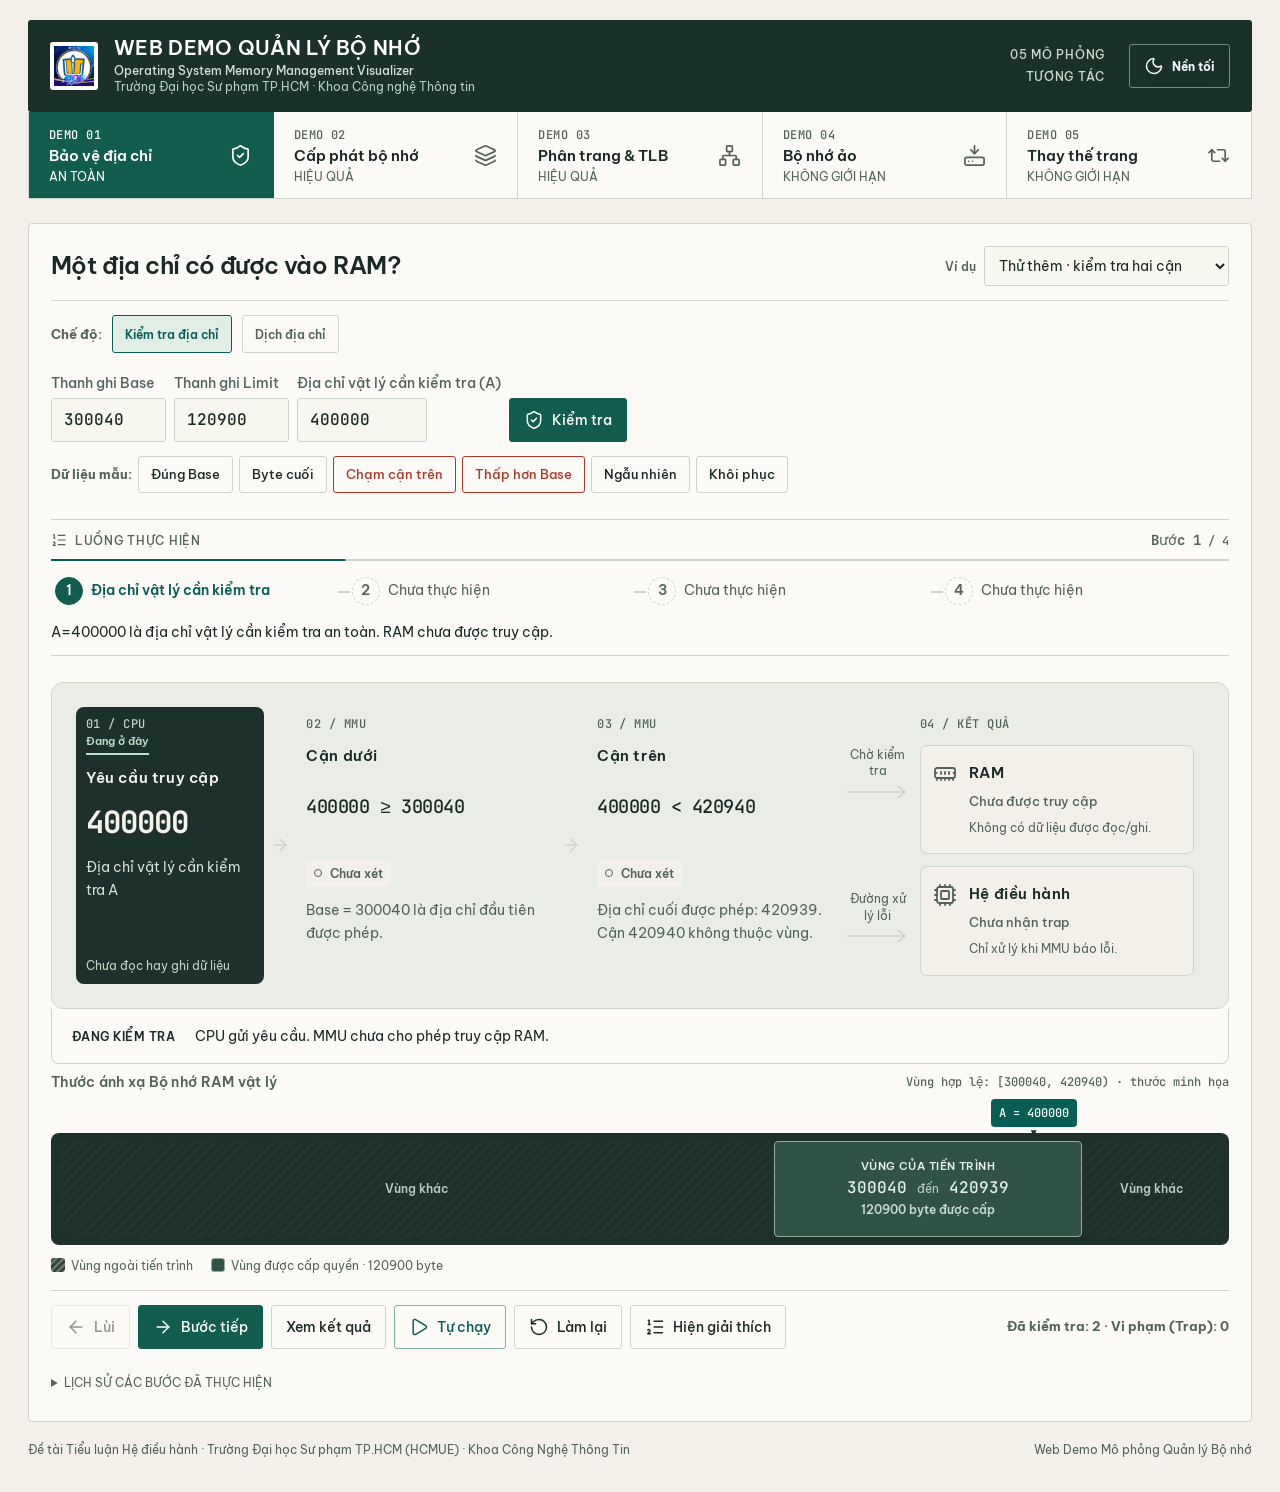
==== commit 8473280b: "feat(ui): redesign memory workbench and clarify denied access" ====
--- a/index.html
+++ b/index.html
@@ -682,11 +682,14 @@
 </style>
 <link rel="stylesheet" href="assets/css/teaching.css?v=a3d3862f286e">
 <link rel="stylesheet" href="assets/css/teaching-scenes.css?v=readable-type-3">
+<link rel="stylesheet" href="assets/css/studio.css?v=workbench-1">
+<link rel="stylesheet" href="assets/css/studio-base.css?v=workbench-1">
 <script src="assets/js/teaching-scenes.js?v=academic-lab-2"></script>
-<script src="assets/js/teaching.js?v=academic-lab-2"></script>
-<script src="assets/js/lab-interface.js?v=academic-lab-2" defer></script>
+<script src="assets/js/studio-base.js?v=workbench-1"></script>
+<script src="assets/js/teaching.js?v=workbench-1"></script>
+<script src="assets/js/lab-interface.js?v=workbench-1" defer></script>
 </head>
-<body class="clear-scenes academic-lab">
+<body class="clear-scenes academic-lab studio-ui">
 <div class="wrap">
 
   <header class="site-header">
@@ -791,7 +794,7 @@
           <div>
             <div style="display:flex;justify-content:space-between;align-items:center;margin-bottom:4px">
               <span class="lane-label">Thước ánh xạ Bộ nhớ RAM vật lý</span>
-              <span class="muted" style="font-size:12px;font-family:var(--f-mono)">Vùng hợp lệ: [<span id="b-val-range">300040 → 420939</span>]</span>
+              <span class="muted" style="font-size:12px;font-family:var(--f-mono)">Vùng hợp lệ: <span id="b-val-range">[300040, 420940)</span></span>
             </div>
             <div class="b-ram-track" id="b-ram-track"></div>
             <div class="b-ram-legend">
--- a/assets/css/studio.css
+++ b/assets/css/studio.css
@@ -0,0 +1,256 @@
+/* Memory workbench: paper, ink, and live circuitry.
+   Preview skin only; the timeline/controller and frame positions are unchanged. */
+body.studio-ui {
+  --studio-paper:#f2f0e9; --studio-sheet:#fbfaf6; --studio-ink:#1b2926;
+  --studio-muted:#53635c; --studio-line:#ced4ca; --studio-inset:#e9ede5;
+  --studio-teal:#075e54; --studio-teal-soft:#e0eee5; --studio-teal-line:#83b3a1;
+  --studio-brass:#80551c; --studio-brass-soft:#f7ecd5; --studio-brass-line:#c6a46b;
+  --studio-red:#ac382a; --studio-red-soft:#fbebe3; --studio-red-line:#d49b88;
+  --studio-shadow:0 8px 22px #1c30270a;
+  --studio-surface-alt:var(--studio-inset); --studio-rule:var(--studio-line);
+  --studio-live:var(--studio-teal); --studio-live-wash:var(--studio-teal-soft);
+  --studio-deny:var(--studio-red); --studio-deny-wash:var(--studio-red-soft);
+  --lab-ink:var(--studio-ink); --lab-secondary:var(--studio-muted); --lab-meta:#5d6d65;
+  --lab-canvas:var(--studio-paper); --lab-panel:var(--studio-sheet); --lab-inset:var(--studio-inset);
+  --lab-border:var(--studio-line); --lab-control:#f7f7f0; --lab-focus:var(--studio-teal);
+  --lab-action:var(--studio-teal); --lab-logic:var(--studio-teal); --lab-node-on:#fff;
+  --lab-success:#176946; --lab-success-soft:#e3f1e7; --lab-success-line:#86b396;
+  --lab-warning:var(--studio-brass); --lab-warning-soft:var(--studio-brass-soft); --lab-warning-line:var(--studio-brass-line);
+  --lab-danger:var(--studio-red); --lab-danger-soft:var(--studio-red-soft); --lab-danger-line:var(--studio-red-line);
+  --lab-data:var(--studio-teal); --lab-data-soft:var(--studio-teal-soft); --lab-data-line:var(--studio-teal-line);
+  --lab-mapping:#3c6055; --lab-mapping-soft:#e5ece2; --lab-mapping-line:#a4b5a6;
+  --lab-page-0:#285c68; --lab-page-0-bg:#e6efeb;
+  --lab-page-1:#66503d; --lab-page-1-bg:#eee9dd;
+  --lab-page-2:#28654d; --lab-page-2-bg:#e4eee1;
+  --lab-page-3:#775b36; --lab-page-3-bg:#f2ead8;
+  --lab-page-4:#4f6177; --lab-page-4-bg:#e6ebed;
+  --lab-page-5:#6c535e; --lab-page-5-bg:#efe6e7;
+  --bg:var(--studio-paper); --surface:var(--studio-sheet); --fg:var(--studio-ink);
+  --muted:var(--studio-muted); --line:var(--studio-line); --accent:var(--studio-teal);
+  --accent-soft:var(--studio-teal-soft); --on-accent:#fff;
+  background:var(--studio-paper); color:var(--studio-ink);
+}
+:root[data-theme="dark"] body.studio-ui {
+  --studio-paper:#15201d; --studio-sheet:#1e2c26; --studio-ink:#edf0e4;
+  --studio-muted:#becbbf; --studio-line:#4b5b4e; --studio-inset:#27372d;
+  --studio-teal:#a1d1b9; --studio-teal-soft:#243f32; --studio-teal-line:#60927a;
+  --studio-brass:#e4c48e; --studio-brass-soft:#3c3425; --studio-brass-line:#9f865c;
+  --studio-red:#f5b09a; --studio-red-soft:#432e27; --studio-red-line:#ad7767;
+  --lab-meta:#b4c4b5; --lab-control:#25372c; --lab-node-on:#17251c;
+  --lab-success:#afe0bc; --lab-success-soft:#23412f; --lab-success-line:#719e7d;
+  --lab-mapping:#c0d5bf; --lab-mapping-soft:#293d2b; --lab-mapping-line:#78917b;
+  --lab-page-0:#bbd6d8; --lab-page-0-bg:#293f3c;
+  --lab-page-1:#decab3; --lab-page-1-bg:#403b2c;
+  --lab-page-2:#b8d8b0; --lab-page-2-bg:#30442f;
+  --lab-page-3:#e0c797; --lab-page-3-bg:#413b2b;
+  --lab-page-4:#c3d0dd; --lab-page-4-bg:#303d44;
+  --lab-page-5:#dec0c9; --lab-page-5-bg:#403139;
+}
+body.studio-ui :is(#t0,#t1,#t2,#t4,#t3,#p0,#p1,#p2,#p4,#p3) {
+  --demo:var(--studio-teal); --demo-solid:#125c50; --demo-wash:var(--studio-teal-soft);
+  --demo-ink:var(--studio-teal); --demo-line:var(--studio-teal-line);
+}
+:root[data-theme="dark"] body.studio-ui :is(#t0,#t1,#t2,#t4,#t3,#p0,#p1,#p2,#p4,#p3) {
+  --demo-wash:var(--studio-teal-soft); --demo-ink:var(--studio-teal); --demo-line:var(--studio-teal-line);
+}
+body.studio-ui .wrap { max-width:1480px; padding:20px 28px 32px; gap:0!important; }
+body.studio-ui .site-header {
+  min-height:88px; padding:16px 22px!important; border:0; border-radius:3px!important;
+  background:#1b3029!important; box-shadow:none; color:#f3f0e6;
+}
+body.studio-ui .header-logo-frame { border-radius:3px; padding:4px; width:48px; height:48px; box-shadow:none; }
+body.studio-ui .header-logo { width:40px!important; height:40px!important; border-radius:0; }
+body.studio-ui .header-titles h1 { font-size:20px!important; font-weight:600; letter-spacing:.015em; }
+body.studio-ui .header-titles p { color:#d3ded4!important; }
+body.studio-ui .header-school { color:#bbcfc0; }
+body.studio-ui .badge-hcmue { color:#cbd8c8; letter-spacing:.06em; font-weight:500; }
+body.studio-ui .theme-btn { background:transparent!important; border-color:#718b78!important; border-radius:3px; }
+body.studio-ui .dash-tabs {
+  display:flex; gap:0!important; margin:0 0 24px; padding:0!important;
+  border:1px solid var(--studio-line); border-top:0; background:var(--studio-sheet);
+}
+body.studio-ui .dash-tab {
+  flex:1 1 0; display:grid; grid-template-columns:minmax(0,1fr) 24px; align-content:center;
+  gap:1px 12px; min-height:86px; padding:13px 20px!important; border:0;
+  border-right:1px solid var(--studio-line); border-radius:0!important;
+  background:transparent; box-shadow:none; color:var(--studio-ink); transform:none;
+  transition:none;
+}
+body.studio-ui .dash-tab:last-child { border-right:0; }
+body.studio-ui .lab-nav-icon { grid-column:2; grid-row:1/4; width:24px; height:32px; background:transparent; color:var(--studio-muted); border-radius:0; }
+body.studio-ui .lab-nav-icon .lab-icon { width:23px; height:23px; }
+body.studio-ui .dash-tab .n { grid-column:1; font:500 12px/1.5 var(--f-mono)!important; color:var(--studio-muted)!important; letter-spacing:.04em; }
+body.studio-ui .dash-tab .t { grid-column:1; font-size:15px!important; line-height:1.5; font-weight:600; color:var(--studio-ink)!important; }
+body.studio-ui .dash-tab .teach-pillar { grid-column:1; font-size:12px!important; font-weight:400; color:var(--studio-muted)!important; letter-spacing:0; }
+body.studio-ui .dash-tab:hover { background:var(--studio-inset); transform:none; box-shadow:none; }
+body.studio-ui .dash-tab[aria-selected="true"] { background:#125c50!important; border:0; border-right:1px solid #125c50; padding:13px 20px!important; box-shadow:none; }
+body.studio-ui .dash-tab[aria-selected="true"] :is(.n,.t,.teach-pillar,.lab-nav-icon) { color:#fff!important; background:transparent; }
+:root[data-theme="dark"] body.studio-ui .dash-tab[aria-selected="true"] { background:#316b50!important; border-color:#316b50; box-shadow:none; }
+body.studio-ui .stage { padding:22px!important; border:1px solid var(--studio-line); border-radius:4px; background:var(--studio-sheet); box-shadow:none; gap:14px!important; }
+body.studio-ui .panel { gap:16px; }
+body.studio-ui .stage h2 { color:var(--studio-ink); font-size:24px!important; font-weight:600; letter-spacing:-.025em; }
+body.studio-ui .stage:has(.lab-stepper)>:is(h2,.bar:first-child) { border-left:0; padding-left:0; }
+body.studio-ui .lab-lesson-heading { border-bottom:1px solid var(--studio-line)!important; padding:0 0 14px!important; gap:12px 20px; }
+body.studio-ui .scene-scenarios label { color:var(--studio-muted); }
+body.studio-ui :is(input,select) { border-color:var(--studio-line); border-radius:3px!important; background:var(--lab-control); }
+body.studio-ui .scene-scenarios select { min-height:40px; padding:8px 30px 8px 10px; border-color:var(--studio-line); border-radius:3px; background:var(--lab-control); font-size:14px; }
+body.studio-ui .quick { align-items:end; }
+body.studio-ui .quick input { border-radius:3px; box-shadow:none; }
+body.studio-ui .btn { border-radius:3px; box-shadow:none; background:var(--studio-sheet); border-color:var(--studio-line); color:var(--studio-ink); font-weight:500; }
+body.studio-ui .btn:hover:not(:disabled) { background:var(--studio-inset); border-color:var(--studio-teal-line); }
+body.studio-ui .btn.primary { background:#125c50; border-color:#125c50; color:#fff; box-shadow:none; }
+body.studio-ui .btn.primary:hover:not(:disabled) { background:#0b493f; border-color:#0b493f; }
+body.studio-ui .btn[data-teach-play] { color:var(--studio-teal); background:transparent; border-color:var(--studio-teal-line); }
+body.studio-ui .btn:disabled { opacity:.48; }
+body.studio-ui .seg { padding:2px; border-radius:3px; background:var(--studio-inset); border-color:var(--studio-line); gap:2px; }
+body.studio-ui .seg button { border-radius:2px; font-size:14px; font-weight:500; }
+body.studio-ui .seg button[aria-pressed="true"] { background:#243e32; color:#fff; box-shadow:none; }
+body.studio-ui .btn-mode { border-radius:3px; background:transparent; color:var(--studio-muted); border-color:var(--studio-line); }
+body.studio-ui .btn-mode.active { border-color:var(--studio-teal); color:var(--studio-teal); background:var(--studio-teal-soft); }
+body.studio-ui .lab-stepper {
+  padding:10px 0 12px; border:0; border-top:1px solid var(--studio-line); border-bottom:1px solid var(--studio-line);
+  border-radius:0; background:transparent;
+}
+body.studio-ui .lab-stepper-head { color:var(--studio-muted); }
+body.studio-ui .lab-stepper-head>span { font-weight:500; letter-spacing:.06em; }
+body.studio-ui .lab-progress { height:2px; background:var(--studio-line); margin-top:8px; border-radius:0; }
+body.studio-ui .lab-progress>span { background:var(--studio-teal); }
+body.studio-ui .lab-step-dot { width:28px; height:28px; border-radius:50%; background:var(--studio-sheet); border-color:var(--studio-line); color:var(--studio-muted); }
+body.studio-ui .lab-steps { margin:8px 0; }
+body.studio-ui .lab-steps>li:not(:last-child)::after { top:22px; background:var(--studio-line); }
+body.studio-ui .lab-steps button { border-radius:2px; font-size:14px; }
+body.studio-ui .lab-steps button:hover:not(:disabled) { background:var(--studio-inset); }
+body.studio-ui .is-current .lab-step-dot { color:#fff; background:#125c50; border-color:#125c50; box-shadow:none; }
+body.studio-ui .is-current .lab-step-label { color:var(--studio-teal); font-weight:600; }
+body.studio-ui .is-done .lab-step-dot { color:var(--studio-teal); border-color:var(--studio-teal-line); background:transparent; }
+body.studio-ui .scene-status>small { color:var(--studio-ink); font-size:14px; }
+/* The translation/demand pipeline is a continuous bench, not a card dashboard. */
+body.studio-ui .scene-pipeline { padding:18px 0; border-bottom:1px solid var(--studio-line); background:var(--studio-sheet); }
+body.studio-ui .scene-node { padding:16px 14px; border:0; border-top:0; border-radius:0; background:transparent; box-shadow:none; }
+body.studio-ui .scene-node:has([data-processing="true"]),body.studio-ui .scene-node[data-processing="true"] { background:var(--node-wash); border:0; box-shadow:inset 0 -3px var(--node-color); }
+body.studio-ui .scene-node h3 { margin:0 0 20px; padding-bottom:12px; border-bottom:1px solid var(--studio-line); color:var(--studio-ink); }
+body.studio-ui .scene-node h3>span { width:28px; height:32px; background:transparent; border-radius:0; color:var(--node-color); }
+body.studio-ui .scene-node:has([data-processing="true"]) h3>span,body.studio-ui .scene-node[data-processing="true"] h3>span { background:transparent; color:var(--node-color); }
+body.studio-ui .lab-node-step { letter-spacing:.05em; }
+body.studio-ui .scene-number { font-size:38px; font-weight:500; letter-spacing:-.05em; }
+body.studio-ui .scene-value { font-size:21px; font-weight:600; }
+body.studio-ui .scene-split>div { border:0; border-bottom:2px solid var(--lab-data-line); border-radius:0; background:var(--studio-inset); padding:12px 8px; }
+body.studio-ui .scene-split>div+div { background:var(--studio-inset); border-color:var(--lab-mapping-line); }
+body.studio-ui .scene-pte span { border-radius:2px; background:var(--studio-inset); padding:10px 8px; }
+body.studio-ui .scene-badge { border-radius:3px; font-weight:500; }
+body.studio-ui .scene-edge { color:var(--studio-muted); }
+body.studio-ui .scene-edge.is-flowing { color:var(--studio-teal); }
+body.studio-ui .scene-frames { gap:5px; }
+body.studio-ui .scene-frame { border-radius:2px; border-color:var(--studio-line); background:var(--studio-inset); color:var(--studio-ink); }
+body.studio-ui .scene-frame[data-processing="true"] { background:var(--lab-success-soft); border:2px solid var(--lab-success); box-shadow:none; }
+body.studio-ui .scene-frame b { font-weight:600; }
+body.studio-ui .scene-frame small { color:var(--studio-muted); }
+body.studio-ui .scene-byte { border-radius:2px; background:var(--studio-sheet); }
+body.studio-ui .scene-bytes>span { border-radius:2px; }
+body.studio-ui .scene-bytes>span.is-read { background:#125c50; border-color:#125c50; outline-color:var(--studio-teal-line); }
+body.studio-ui :is(.scene-os,.scene-shortcut) { border-radius:3px; padding:12px 16px; background:var(--studio-teal-soft); border-color:var(--studio-teal-line); color:var(--studio-teal); }
+body.studio-ui .scene-os[data-processing="true"] { outline:2px solid var(--studio-teal); outline-offset:2px; }
+body.studio-ui .scene-branch { border-radius:0; border:0; border-left:3px solid var(--studio-teal); background:var(--studio-inset); color:var(--studio-ink); padding:10px 14px; }
+body.studio-ui .scene-branch.bad { background:var(--studio-red-soft); border-color:var(--studio-red); color:var(--studio-red); }
+body.studio-ui .scene-sequence>span { border-radius:2px; background:transparent; border-color:var(--studio-line); }
+body.studio-ui .scene-sequence>span[aria-current] { background:#125c50; border-color:#125c50; color:#fff; box-shadow:none; }
+body.studio-ui .scene-symbol { background:transparent; border-radius:2px; border:1px solid var(--studio-line); box-shadow:none; }
+body.studio-ui .scene-io { border-radius:2px; }
+body.studio-ui .scene-skipped { border:0!important; opacity:.8; background:var(--studio-inset)!important; }
+body.studio-ui #x-data,body.studio-ui #v-ram {
+  --node-color:#bed8c7; --node-wash:#243d31;
+  background:#243d31; color:#f0f2e9; padding:16px 12px; border-radius:3px;
+}
+body.studio-ui #x-data h3,body.studio-ui #v-ram h3 { color:#f0f2e9; border-color:#577061; }
+body.studio-ui #x-data h3 :is(small,span),body.studio-ui #v-ram h3 :is(small,span) { color:#c6d7c7; }
+body.studio-ui #x-data>small,body.studio-ui #v-ram>small { color:#d2dfd0; }
+body.studio-ui #x-data:has([data-processing="true"]),body.studio-ui #v-ram:has([data-processing="true"]) { background:#243d31; box-shadow:inset 0 -4px #9ed4ae; }
+/* Allocation is a large physical strip. The process has more weight than options. */
+body.studio-ui #a-ram { border-radius:2px!important; border-color:var(--studio-ink)!important; }
+body.studio-ui #a-ram .hole { background:var(--studio-sheet); border-color:var(--studio-ink); }
+body.studio-ui #a-ram .used { background:repeating-linear-gradient(135deg,#c9d0c5,#c9d0c5 5px,#e8eae0 5px,#e8eae0 11px)!important; }
+body.studio-ui #a-req .req { border-radius:2px; box-shadow:none; background:#275e69!important; color:#fff; border:0; }
+body.studio-ui #a-queue .chip { border-radius:2px; box-shadow:none; font-size:14px; }
+body.studio-ui .cmp { border-radius:3px; border:1px solid var(--studio-line)!important; box-shadow:none; background:var(--studio-sheet); }
+body.studio-ui .cmp.on { background:var(--studio-teal-soft)!important; border-color:var(--studio-teal-line)!important; box-shadow:none!important; }
+/* Fixed-frame replacement shares the dark working material of the RAM pipeline. */
+body.studio-ui #r-scene .ramzone { background:#243d31; border-color:#243d31; border-radius:3px; padding:24px; }
+body.studio-ui #r-scene .ramzone .zone-t { color:#d0dfce; letter-spacing:.035em; }
+body.studio-ui #r-scene .card { border-radius:3px; font-weight:500; }
+body.studio-ui #r-scene .card.empty { border-color:#a0b7a3; color:#d3dfd2; background:#ffffff05; }
+body.studio-ui #r-scene .need .card { border:0; border-bottom:3px solid var(--studio-brass-line); border-radius:0; background:var(--studio-brass-soft); }
+body.studio-ui .ref { border-radius:3px; background:var(--studio-sheet); }
+body.studio-ui .ref.now { background:var(--studio-brass-soft)!important; border-color:var(--studio-brass-line)!important; box-shadow:none; }
+body.studio-ui .ref b { border-radius:0; }
+body.studio-ui .teach-evidence { background:transparent; border:0; border-top:1px solid var(--studio-line); border-bottom:1px solid var(--studio-line); border-radius:0; padding:16px 0; margin-top:20px; }
+body.studio-ui .scene-proof-heading { color:var(--studio-ink); font-size:15px; }
+body.studio-ui .scene-token { border-radius:2px; background:var(--studio-sheet); font-size:14px; }
+body.studio-ui .scene-proof-note { color:var(--studio-muted); }
+body.studio-ui .scene-ram-hand { color:#ecd5a5; }
+body.studio-ui #r-counts .count { border-radius:3px; background:transparent!important; border:0; padding:4px 8px; }
+body.studio-ui .demo-controls-bar { padding-top:14px!important; border-top-color:var(--studio-line)!important; gap:8px; }
+body.studio-ui .explain-card { border:0; border-top:2px solid var(--studio-teal); background:var(--studio-inset); border-radius:0; padding:18px 20px; }
+body.studio-ui .explain-header h4 { color:var(--studio-teal); }
+body.studio-ui .scene-explanation dt { color:var(--studio-teal); }
+body.studio-ui .scene-reference { border-color:var(--studio-line); background:transparent; }
+body.studio-ui .scene-reference summary { color:var(--studio-muted); }
+body.studio-ui .teach-step-title { color:var(--studio-ink); }
+body.studio-ui .teach-deep-content { background:var(--studio-sheet); border-color:var(--studio-teal); box-shadow:none; }
+body.studio-ui :is(.teach-config,.scene-comparison,details) { border-color:var(--studio-line); border-radius:3px; background:transparent; }
+body.studio-ui .teach-config summary,body.studio-ui .teach-history>summary { font-weight:400; color:var(--studio-muted); }
+:root[data-theme="dark"] body.studio-ui .teach-history { background:transparent; }
+body.studio-ui .lab-case-picker>div { border-color:var(--studio-line); border-radius:3px; background:var(--studio-sheet); }
+body.studio-ui .teach-table { background:var(--studio-sheet); color:var(--studio-ink); }
+body.studio-ui .teach-conclusion { background:var(--studio-inset); border-color:var(--studio-line); border-left-color:var(--studio-teal); border-radius:0; }
+body.studio-ui .teach-conclusion strong { color:var(--studio-teal); }
+body.studio-ui footer { padding-top:18px; color:var(--studio-muted); }
+@media(min-width:1600px) {
+  body.studio-ui .wrap { padding-inline:36px; }
+  body.studio-ui .scene-node { padding:22px 18px; }
+}
+@media(max-width:1100px) {
+  body.studio-ui .wrap { padding:16px 18px 24px; }
+  body.studio-ui .dash-tab { padding:12px!important; }
+  body.studio-ui .dash-tab[aria-selected="true"] { padding:12px!important; }
+  body.studio-ui .dash-tab .t { font-size:14px!important; }
+  body.studio-ui .stage { padding:18px!important; }
+}
+@media(max-width:820px) {
+  body.studio-ui .dash-tabs { overflow-x:auto; padding:0!important; margin:0 0 18px; border-top:0; }
+  body.studio-ui .dash-tab { flex:0 0 205px; min-height:82px; }
+  body.studio-ui .scene-pipeline { gap:0; padding:0; }
+  body.studio-ui .scene-node { padding:18px 16px; border-bottom:1px solid var(--studio-line); }
+  body.studio-ui .scene-node h3 { margin-bottom:14px; }
+  body.studio-ui .scene-edge { height:20px; }
+  body.studio-ui #r-scene { grid-template-columns:120px minmax(0,1fr); }
+  body.studio-ui #r-scene .ramzone { padding:20px 14px; }
+}
+@media(max-width:600px) {
+  body.studio-ui .wrap { padding:12px 12px 24px; }
+  body.studio-ui .site-header { padding:16px!important; gap:12px!important; }
+  body.studio-ui .header-brand { gap:12px; }
+  body.studio-ui .header-titles h1 { font-size:17px!important; letter-spacing:0; }
+  body.studio-ui .header-logo-frame { width:40px; height:40px; }
+  body.studio-ui .header-logo { width:32px!important; height:32px!important; }
+  body.studio-ui .header-meta { width:auto; margin-left:auto; }
+  body.studio-ui .dash-tabs { margin-bottom:16px; }
+  body.studio-ui .dash-tab { flex-basis:190px; }
+  body.studio-ui .stage { padding:16px 12px!important; }
+  body.studio-ui .stage h2 { font-size:22px!important; }
+  body.studio-ui .lab-lesson-heading h2 { min-width:0; }
+  body.studio-ui .scene-scenarios select { font-size:16px; }
+  body.studio-ui .lab-stepper { padding:12px 0; }
+  body.studio-ui .lab-steps { gap:6px; }
+  body.studio-ui .lab-step-label { font-size:13px; }
+  body.studio-ui .lab-step-dot { width:30px; height:30px; }
+  body.studio-ui .lab-steps>li:not(:last-child)::after { top:19px; }
+  body.studio-ui .scene-number { font-size:36px; }
+  body.studio-ui #r-scene { grid-template-columns:1fr; }
+  body.studio-ui #r-scene .need { padding:4px; }
+  body.studio-ui #r-scene .ramzone { padding:20px 10px; }
+  body.studio-ui .demo-controls-bar { position:static!important; background:transparent!important; border:0!important; border-top:1px solid var(--studio-line)!important; padding:12px 0 0!important; border-radius:0; box-shadow:none!important; }
+  body.studio-ui .demo-controls-bar .btn { border-radius:3px; }
+}
+@media(prefers-reduced-motion:reduce) {
+  body.studio-ui *,body.studio-ui *::before,body.studio-ui *::after { animation:none!important; transition:none!important; scroll-behavior:auto!important; }
+}
--- a/assets/css/studio-base.css
+++ b/assets/css/studio-base.css
@@ -0,0 +1,106 @@
+/* A memory access workbench: one request, two guards, two possible destinations. */
+body.studio-ui #b-flow { display:block; padding:0!important; min-height:0!important; background:transparent; border:0; }
+.studio-ui .studio-b-board { display:grid; grid-template-columns:minmax(130px,.8fr) 32px minmax(180px,1.1fr) 32px minmax(180px,1.1fr) 64px minmax(220px,1.25fr); align-items:stretch; padding:24px; gap:0; background:var(--studio-surface-alt,#e8ece5); border:1px solid var(--studio-rule,#d0d6cd); border-radius:12px; }
+body.studio-ui #b-flow .box { display:flex; flex-direction:column; align-items:stretch; justify-content:flex-start; gap:12px; min-width:0; padding:8px 12px; border:0!important; border-radius:0; background:transparent!important; box-shadow:none!important; outline:0!important; opacity:1!important; transform:none; filter:none; }
+body.studio-ui #b-flow .studio-b-source { background:#1e302b!important; color:#f5f3eb; padding:20px 16px; border-radius:8px; }
+.studio-ui .studio-b-eyebrow { font:500 12px/1.5 var(--f-mono); letter-spacing:.04em; color:var(--studio-muted,#56635b); }
+.studio-ui .studio-b-source .studio-b-eyebrow { color:#c4d3c7; }
+body.studio-ui #b-flow h3 { color:var(--studio-ink,#1e302b); font:600 15px/1.5 var(--f-body)!important; margin:0!important; text-transform:none; }
+body.studio-ui #b-flow .studio-b-source h3 { color:#f5f3eb; }
+.studio-ui .studio-b-address { display:block; font:600 clamp(24px,2.4vw,36px)/1.4 var(--f-mono); letter-spacing:-.035em; overflow-wrap:anywhere; }
+body.studio-ui #b-flow .formula { font:400 14px/1.6 var(--f-body)!important; color:#d4dfd6; }
+.studio-ui .studio-b-source-foot { margin-top:auto; color:#c4d3c7; font-size:12px; line-height:1.6; }
+.studio-ui .studio-b-gate { position:relative; }
+.studio-ui .studio-b-equation { margin:12px 0 4px; min-height:52px; font:500 clamp(16px,1.45vw,22px)/1.6 var(--f-mono); letter-spacing:-.025em; color:var(--studio-ink,#1e302b); overflow-wrap:anywhere; }
+.studio-ui .studio-b-tag { display:inline-flex; align-items:center; align-self:flex-start; gap:8px; border-radius:4px; padding:4px 8px; font-size:12px; font-weight:600; color:var(--studio-muted,#56635b); background:var(--studio-paper,#f4f2eb); }
+.studio-ui .studio-b-tag::before { content:""; width:6px; height:6px; border:1px solid currentColor; border-radius:50%; }
+.studio-ui .studio-b-tag.pass { color:var(--studio-live,#126c55); background:var(--studio-live-wash,#dceee3); }
+.studio-ui .studio-b-tag.fail { color:var(--studio-deny,#ad3c28); background:var(--studio-deny-wash,#f7e1d7); }
+.studio-ui .studio-b-tag.pass::before,.studio-ui .studio-b-tag.fail::before { background:currentColor; }
+.studio-ui .studio-b-tag.skipped { background:transparent; border:1px dashed var(--studio-rule,#cbd2c9); }
+body.studio-ui #b-flow p { margin:0; font:400 14px/1.65 var(--f-body); color:var(--studio-muted,#56635b); }
+.studio-ui .studio-b-stop { display:flex; align-items:center; gap:6px; color:var(--studio-deny,#ad3c28); font-size:13px; font-weight:500; }
+body.studio-ui #b-flow .studio-b-gate[data-state="fail"] { border-top:3px solid var(--studio-deny,#ad3c28)!important; padding-top:5px; }
+body.studio-ui #b-flow .studio-b-gate[data-state="fail"] .studio-b-equation { color:var(--studio-deny,#ad3c28); }
+body.studio-ui #b-flow .studio-b-gate[data-state="pass"] .studio-b-equation { color:var(--studio-live,#126c55); }
+body.studio-ui #b-flow .studio-b-gate[data-skipped="true"] .studio-b-equation { font-size:16px; color:var(--studio-muted,#56635b); }
+body.studio-ui #b-flow [data-processing="true"]>.studio-b-eyebrow::after { content:"Đang ở đây"; display:block; width:max-content; color:var(--studio-live,#126c55); border-bottom:2px solid currentColor; padding-bottom:2px; font:600 11px/1.6 var(--f-body); letter-spacing:normal; }
+body.studio-ui #b-flow .studio-b-source[data-processing="true"]>.studio-b-eyebrow::after { color:#b9dfc9; }
+.studio-ui .studio-b-edge { display:flex; align-items:center; justify-content:center; color:var(--studio-rule,#b2bdb3); }
+.studio-ui .studio-b-edge[data-active="true"] { color:var(--studio-live,#126c55); }
+.studio-ui .studio-b-exits { display:grid; grid-template-rows:1fr 1fr; gap:12px; align-items:center; }
+.studio-ui .studio-b-path { text-align:center; color:var(--studio-muted,#69756c); font-size:12px; line-height:1.4; }
+.studio-ui .studio-b-path span { display:block; margin-bottom:4px; }
+.studio-ui .studio-b-path svg { display:block; width:100%; height:16px; fill:none; stroke:var(--studio-rule,#b2bdb3); stroke-width:1.5; }
+.studio-ui .studio-b-path[data-active="true"] { color:var(--studio-live,#126c55); font-weight:700; }
+.studio-ui .studio-b-path[data-active="true"] svg { stroke:currentColor; stroke-width:2.5; animation:studio-b-signal .28s ease-out; }
+.studio-ui .studio-b-path.trap[data-active="true"] { color:var(--studio-deny,#ad3c28); }
+.studio-ui #b-flow[data-branch="denied"] #studio-b-to-ram { visibility:hidden; }
+body.studio-ui #b-flow .studio-b-destination { gap:12px; padding:0 0 0 12px; }
+.studio-ui .studio-b-port { flex:1; display:flex; gap:12px; padding:16px 12px; border:1px solid var(--studio-rule,#c2cdc2); border-radius:7px; background:var(--studio-paper,#f4f2eb); color:var(--studio-muted,#56635b); }
+.studio-ui .studio-b-port .lab-icon { width:24px; height:24px; flex:none; }
+.studio-ui .studio-b-port b { display:block; margin:6px 0; font-weight:500; font-size:13px; }
+body.studio-ui #b-flow .studio-b-port p { font-size:12px; }
+.studio-ui .studio-b-ram[data-active="true"] { color:var(--studio-live,#126c55); border:2px solid var(--studio-live,#126c55); background:var(--studio-live-wash,#dceee3); }
+.studio-ui .studio-b-os[data-active="true"] { color:var(--studio-deny,#ad3c28); border:2px solid var(--studio-deny,#ad3c28); background:var(--studio-deny-wash,#f7e1d7); }
+.studio-ui .studio-b-outcome { display:flex; flex-wrap:wrap; align-items:baseline; gap:8px 20px; padding:16px 20px; border:1px solid var(--studio-rule,#d0d6cd); border-top:0; border-radius:0 0 8px 8px; font-size:14px; color:var(--studio-ink,#1e302b); }
+.studio-ui .studio-b-outcome>b { flex:none; font-size:12px; font-weight:600; letter-spacing:.04em; }
+.studio-ui .studio-b-outcome.denied { background:var(--studio-deny-wash,#f7e1d7); border-color:var(--studio-deny,#ad3c28); }
+.studio-ui .studio-b-outcome.denied>b { color:var(--studio-deny,#ad3c28); }
+.studio-ui .studio-b-outcome.allowed { background:var(--studio-live-wash,#dceee3); }
+.studio-ui .studio-b-outcome.allowed>b { color:var(--studio-live,#126c55); }
+body.studio-ui #b-ram-track.studio-b-memory { height:112px!important; margin-top:40px!important; margin-bottom:12px!important; background:#1e302b!important; border:0!important; border-radius:8px!important; box-shadow:none!important; padding:8px; }
+.studio-ui .studio-memory-other,.studio-ui .studio-memory-owned { display:flex; flex-direction:column; align-items:center; justify-content:center; min-width:0; padding:6px; text-align:center; }
+body.studio-ui #b-ram-track .studio-memory-other { color:#b9c9bd!important; background:repeating-linear-gradient(135deg,transparent,transparent 5px,#ffffff08 5px,#ffffff08 7px)!important; border:0; }
+body.studio-ui #b-ram-track .studio-memory-owned { color:#e5f0e8; background:#315247; border:1px solid #8bae95; border-radius:4px; }
+body.studio-ui #b-ram-track .studio-memory-owned>span { font-size:11px!important; letter-spacing:.04em; }
+body.studio-ui #b-ram-track .studio-memory-owned b { font:500 clamp(13px,1.25vw,18px)/1.6 var(--f-mono); overflow-wrap:anywhere; }
+.studio-ui .studio-memory-owned i { color:#bbcfc0; font:400 12px var(--f-body); }
+.studio-ui .studio-memory-owned small { font-size:12px; color:#c7dacb; }
+body.studio-ui #b-ram-track .plabel { color:#f4f2eb!important; background:#1e302b!important; padding:5px 8px!important; font:500 12px/1.5 var(--f-mono)!important; border-radius:4px!important; }
+body.studio-ui #b-ram-track[data-verdict="denied"] .plabel { background:var(--studio-deny,#ad3c28)!important; color:var(--lab-node-on,#fff)!important; }
+body.studio-ui #b-ram-track[data-verdict="allowed"] .plabel { background:var(--studio-live,#126c55)!important; color:var(--lab-node-on,#fff)!important; }
+body.studio-ui #b-ram-track .b-pointer { top:-34px!important; }
+.studio-ui #p0 .lab-lesson-heading { border-left:0!important; padding-left:0!important; }
+.studio-ui #b-presets-check,.studio-ui #b-presets-trans { margin-bottom:8px; }
+.studio-ui #b-presets-check .btn,.studio-ui #b-presets-trans .btn { min-height:36px; padding:7px 12px!important; font-size:13px!important; }
+.studio-ui #p0 .lab-stepper { margin:4px 0 12px; }
+.studio-ui #b-mode-check,.studio-ui #b-mode-trans { min-height:38px; padding:8px 12px; }
+.studio-ui #b-ram-track~.b-ram-legend { font-size:12px; }
+.studio-ui .b-ram-legend .studio-legend-other { background:repeating-linear-gradient(135deg,#35453d,#35453d 3px,#6c7b70 3px,#6c7b70 5px); }
+.studio-ui .b-ram-legend .studio-legend-owned { background:#315247; border:1px solid #8bae95; }
+.studio-ui #p0 .lab-steps .is-skipped .lab-step-dot { border-style:dashed; background:transparent; color:var(--studio-muted); }
+.studio-ui #p0 .lab-steps .is-skipped .lab-step-label { color:var(--studio-muted); }
+body.studio-ui #p0 { --bad:var(--studio-deny); }
+body.studio-ui #p0 .btn.active-preset { background:var(--studio-live)!important; border-color:var(--studio-live)!important; color:var(--lab-node-on,#fff)!important; box-shadow:none!important; font-weight:600!important; }
+body.studio-ui #p0 .btn.active-preset-trap { background:var(--studio-deny)!important; border-color:var(--studio-deny)!important; color:var(--lab-node-on,#fff)!important; box-shadow:none!important; font-weight:600!important; }
+@keyframes studio-b-signal { from{opacity:.35}to{opacity:1} }
+@media(max-width:1100px) {
+  .studio-ui .studio-b-board { grid-template-columns:minmax(110px,.8fr) 20px minmax(140px,1fr) 20px minmax(140px,1fr) 40px minmax(180px,1.2fr); padding:16px 12px; }
+  body.studio-ui #b-flow .box { padding-inline:8px; }
+  .studio-ui .studio-b-equation { font-size:16px; }
+  .studio-ui .studio-b-port { gap:8px; padding:12px 8px; }
+}
+@media(max-width:900px) {
+  .studio-ui .studio-b-board { grid-template-columns:1fr; padding:16px; gap:8px; }
+  body.studio-ui #b-flow .box { padding:16px; }
+  body.studio-ui #b-flow .studio-b-source { padding:20px; }
+  .studio-ui .studio-b-address { font-size:30px; }
+  .studio-ui .studio-b-equation { min-height:0; font-size:21px; margin:0; }
+  .studio-ui .studio-b-edge { height:20px; transform:rotate(90deg); }
+  .studio-ui .studio-b-exits { grid-template-columns:1fr 1fr; grid-template-rows:1fr; gap:16px; min-height:32px; }
+  .studio-ui .studio-b-path { display:flex; align-items:center; gap:8px; justify-content:center; }
+  .studio-ui .studio-b-path svg { width:32px; transform:rotate(90deg); }
+  body.studio-ui #b-flow .studio-b-destination { display:grid; grid-template-columns:1fr 1fr; gap:12px; padding:0; }
+  .studio-ui .studio-b-destination>.studio-b-eyebrow { grid-column:1/-1; }
+  .studio-ui .studio-b-port { min-width:0; display:block; padding:16px 12px; }
+  .studio-ui .studio-b-port .lab-icon { margin-bottom:8px; }
+  body.studio-ui #b-flow [data-processing="true"]>.studio-b-eyebrow::after { display:inline-block; margin-left:12px; }
+  .studio-ui .studio-b-outcome { padding:16px; }
+  body.studio-ui #b-ram-track.studio-b-memory { height:150px!important; }
+  body.studio-ui #b-ram-track .studio-memory-owned>span { font-size:10px!important; letter-spacing:normal; }
+  .studio-ui .studio-memory-other span { writing-mode:vertical-rl; font-size:11px; }
+  .studio-ui .studio-memory-owned small { font-size:11px; }
+  .studio-ui .studio-memory-owned i { display:block; }
+}
+@media(prefers-reduced-motion:reduce) { .studio-ui .studio-b-path svg { animation:none!important; } }
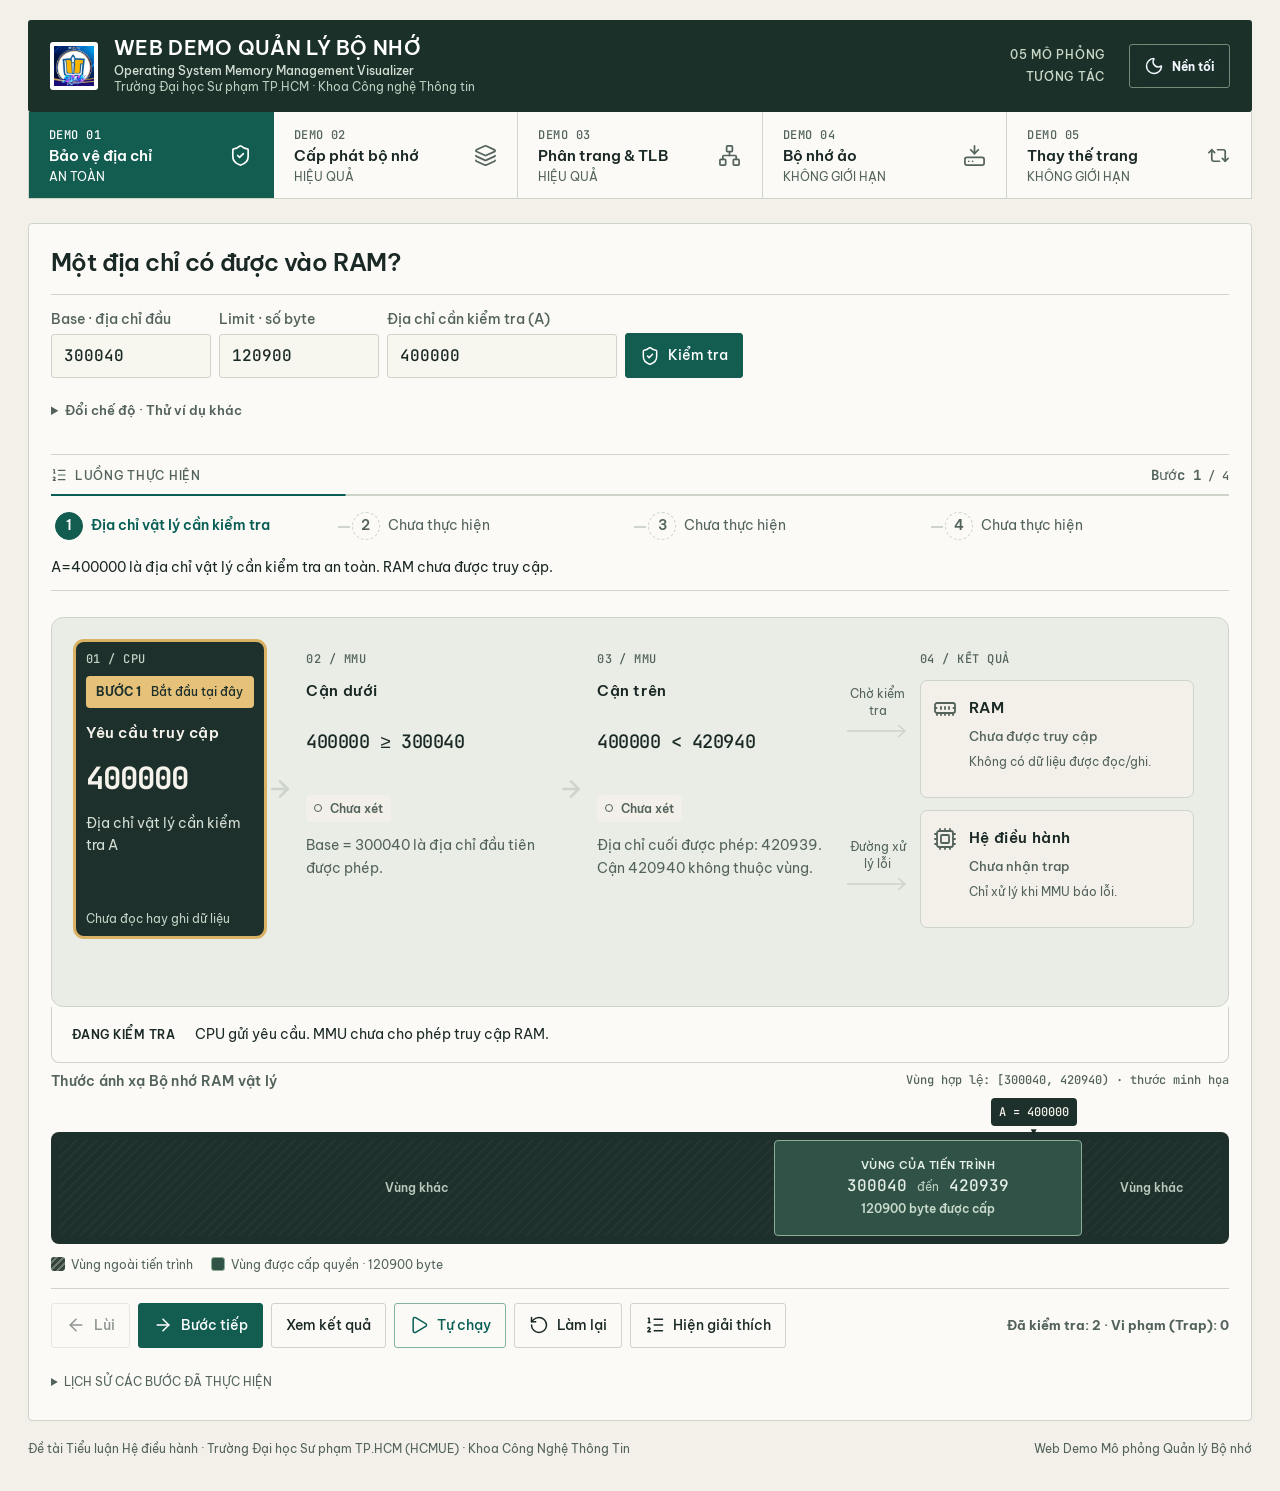
==== commit 119a2207: "feat(ui): emphasize live routes and simplify memory inputs" ====
--- a/index.html
+++ b/index.html
@@ -682,12 +682,14 @@
 </style>
 <link rel="stylesheet" href="assets/css/teaching.css?v=a3d3862f286e">
 <link rel="stylesheet" href="assets/css/teaching-scenes.css?v=readable-type-3">
-<link rel="stylesheet" href="assets/css/studio.css?v=workbench-1">
-<link rel="stylesheet" href="assets/css/studio-base.css?v=workbench-1">
+<link rel="stylesheet" href="assets/css/studio.css?v=flow-focus-1">
+<link rel="stylesheet" href="assets/css/studio-base.css?v=flow-focus-1">
+<link rel="stylesheet" href="assets/css/studio-flow.css?v=flow-focus-1">
 <script src="assets/js/teaching-scenes.js?v=academic-lab-2"></script>
-<script src="assets/js/studio-base.js?v=workbench-1"></script>
+<script src="assets/js/studio-base.js?v=flow-focus-1"></script>
 <script src="assets/js/teaching.js?v=workbench-1"></script>
 <script src="assets/js/lab-interface.js?v=workbench-1" defer></script>
+<script src="assets/js/studio-flow.js?v=flow-focus-1" defer></script>
 </head>
 <body class="clear-scenes academic-lab studio-ui">
 <div class="wrap">
--- a/assets/css/studio.css
+++ b/assets/css/studio.css
@@ -186,7 +186,17 @@
 body.studio-ui .scene-proof-heading { color:var(--studio-ink); font-size:15px; }
 body.studio-ui .scene-token { border-radius:2px; background:var(--studio-sheet); font-size:14px; }
 body.studio-ui .scene-proof-note { color:var(--studio-muted); }
-body.studio-ui .scene-ram-hand { color:#ecd5a5; }
+body.studio-ui .scene-ram-hand {
+  display: block !important;
+  min-height: 22px !important;
+  line-height: 22px !important;
+  text-align: center !important;
+  color: var(--studio-brass, #ecd5a5) !important;
+  font-family: var(--f-mono) !important;
+  font-size: 11.5px !important;
+  font-weight: 700 !important;
+  letter-spacing: 0.04em !important;
+}
 body.studio-ui #r-counts .count { border-radius:3px; background:transparent!important; border:0; padding:4px 8px; }
 body.studio-ui .demo-controls-bar { padding-top:14px!important; border-top-color:var(--studio-line)!important; gap:8px; }
 body.studio-ui .explain-card { border:0; border-top:2px solid var(--studio-teal); background:var(--studio-inset); border-radius:0; padding:18px 20px; }
@@ -254,3 +264,296 @@
 @media(prefers-reduced-motion:reduce) {
   body.studio-ui *,body.studio-ui *::before,body.studio-ui *::after { animation:none!important; transition:none!important; scroll-behavior:auto!important; }
 }
+
+/* ================= WORKBENCH VISUAL INTUITION ENHANCEMENTS ================= */
+
+/* Demo 2: Hole State Badges & Selection Prominence in Studio UI */
+body.studio-ui :is(.hole.chosen, .hole.scene-chosen) {
+  outline: 3px solid var(--studio-teal) !important;
+  outline-offset: -2px;
+  background: var(--studio-teal-soft) !important;
+  z-index: 3;
+}
+body.studio-ui :is(.hole.chosen, .hole.scene-chosen)::before {
+  content: "▼ CHỌN" !important;
+  position: absolute !important;
+  top: -24px !important;
+  left: 50% !important;
+  transform: translateX(-50%) !important;
+  background: var(--studio-teal) !important;
+  color: #fff !important;
+  font-size: 11px !important;
+  font-weight: 700 !important;
+  padding: 2px 7px !important;
+  border-radius: 3px !important;
+  line-height: 1.2 !important;
+  white-space: nowrap !important;
+  box-shadow: 0 2px 6px rgba(0, 0, 0, 0.2) !important;
+  z-index: 4 !important;
+}
+body.studio-ui .hole.fit {
+  background: var(--lab-success-soft) !important;
+  border-color: var(--lab-success-line) !important;
+}
+body.studio-ui .hole.fit::after {
+  content: "✓ ĐỦ" !important;
+  position: absolute !important;
+  top: 4px !important;
+  right: 6px !important;
+  font-size: 10px !important;
+  font-weight: 700 !important;
+  color: var(--lab-success) !important;
+  background: var(--lab-success-soft) !important;
+  border: 1px solid var(--lab-success-line) !important;
+  padding: 1px 5px !important;
+  border-radius: 3px !important;
+  pointer-events: none !important;
+}
+body.studio-ui .hole.nofit {
+  background: var(--studio-red-soft) !important;
+  border-color: var(--studio-red-line) !important;
+  opacity: 0.75;
+}
+body.studio-ui .hole.nofit::after {
+  content: "✕ THIẾU" !important;
+  position: absolute !important;
+  top: 4px !important;
+  right: 6px !important;
+  font-size: 10px !important;
+  font-weight: 700 !important;
+  color: var(--studio-red) !important;
+  background: var(--studio-red-soft) !important;
+  border: 1px solid var(--studio-red-line) !important;
+  padding: 1px 5px !important;
+  border-radius: 3px !important;
+  pointer-events: none !important;
+}
+body.studio-ui :is(.hole.chosen, .hole.scene-chosen)::after {
+  content: "★ TỐI ƯU" !important;
+  position: absolute !important;
+  top: 4px !important;
+  right: 6px !important;
+  font-size: 10px !important;
+  font-weight: 700 !important;
+  color: var(--studio-teal) !important;
+  background: var(--studio-teal-soft) !important;
+  border: 1px solid var(--studio-teal-line) !important;
+  padding: 1px 5px !important;
+  border-radius: 3px !important;
+  pointer-events: none !important;
+  z-index: 3 !important;
+}
+body.studio-ui .hole .lbl {
+  font-size: 12px;
+  font-weight: 600;
+  color: var(--studio-muted);
+}
+body.studio-ui :is(.hole.chosen, .hole.scene-chosen) .lbl {
+  color: var(--studio-teal) !important;
+  font-weight: 700 !important;
+}
+body.studio-ui .hole.teach-scan {
+  outline: 2px dashed var(--studio-brass) !important;
+  outline-offset: -1px;
+}
+body.studio-ui .scene-scan-result {
+  position: absolute !important;
+  top: -30px !important;
+  left: 50% !important;
+  transform: translateX(-50%) !important;
+  padding: 2px 8px !important;
+  font-size: 11px !important;
+  font-weight: 700 !important;
+  border-radius: 3px !important;
+  white-space: nowrap !important;
+  background: var(--studio-sheet) !important;
+  border: 1px solid var(--studio-brass-line) !important;
+  color: var(--studio-brass) !important;
+  box-shadow: 0 2px 6px rgba(0, 0, 0, 0.15) !important;
+  z-index: 5 !important;
+}
+
+/* Demo 3: Pipeline Active Units & Bypass */
+body.studio-ui .scene-node:has([data-processing="true"]),
+body.studio-ui .scene-node[data-processing="true"] {
+  background: var(--studio-teal-soft) !important;
+  box-shadow: inset 0 -3px var(--studio-teal) !important;
+}
+body.studio-ui .teach-bypassed {
+  border-style: dashed !important;
+  opacity: 0.65 !important;
+  position: relative !important;
+}
+body.studio-ui .teach-bypassed::after {
+  content: "⚡ BỎ QUA (TLB HIT)" !important;
+  position: absolute !important;
+  top: 8px !important;
+  right: 8px !important;
+  background: var(--studio-teal-soft) !important;
+  color: var(--studio-teal) !important;
+  font-size: 10px !important;
+  font-weight: 700 !important;
+  padding: 2px 6px !important;
+  border-radius: 3px !important;
+  border: 1px solid var(--studio-teal-line) !important;
+}
+
+/* Demo 4: Focus Frame & Badges */
+body.studio-ui .bit-badge {
+  display: inline-block;
+  padding: 2px 7px;
+  border-radius: 3px;
+  font-size: 11px;
+  font-weight: 600;
+}
+body.studio-ui .bit-present {
+  background: var(--studio-teal-soft);
+  color: var(--studio-teal);
+  border: 1px solid var(--studio-teal-line);
+}
+body.studio-ui .bit-absent {
+  background: var(--studio-red-soft);
+  color: var(--studio-red);
+  border: 1px solid var(--studio-red-line);
+}
+body.studio-ui .badge-frame {
+  background: var(--studio-inset);
+  color: var(--studio-ink);
+  font-family: var(--f-mono);
+  font-weight: 600;
+  padding: 2px 6px;
+  border-radius: 3px;
+  font-size: 11.5px;
+  border: 1px solid var(--studio-line);
+}
+body.studio-ui .badge-dirty {
+  background: var(--studio-brass-soft);
+  color: var(--studio-brass);
+  padding: 2px 6px;
+  border-radius: 3px;
+  font-size: 11px;
+  font-weight: 600;
+  border: 1px solid var(--studio-brass-line);
+}
+
+/* Demo 5: Replacement Slot Cards, Badges, and Stats */
+body.studio-ui #r-scene .slot .card.victim {
+  border: 2px solid var(--studio-red) !important;
+  background: var(--studio-red-soft) !important;
+  color: var(--studio-red) !important;
+  position: relative !important;
+}
+body.studio-ui #r-scene .slot .card.victim::after {
+  content: "✕ ĐUỔI RA" !important;
+  position: absolute !important;
+  top: -10px !important;
+  left: 50% !important;
+  transform: translateX(-50%) !important;
+  background: var(--studio-red) !important;
+  color: #fff !important;
+  font-size: 10px !important;
+  font-weight: 700 !important;
+  padding: 1px 6px !important;
+  border-radius: 3px !important;
+  white-space: nowrap !important;
+}
+body.studio-ui #r-scene .slot .card.hitc {
+  border: 2px solid var(--studio-teal) !important;
+  background: var(--studio-teal-soft) !important;
+  color: var(--studio-teal) !important;
+  position: relative !important;
+}
+body.studio-ui #r-slots:not([data-signal="page-in"]) .slot .card.hitc::after {
+  content: "✓ HIT" !important;
+  position: absolute !important;
+  top: -10px !important;
+  left: 50% !important;
+  transform: translateX(-50%) !important;
+  background: var(--studio-teal) !important;
+  color: #fff !important;
+  font-size: 10px !important;
+  font-weight: 700 !important;
+  padding: 1px 6px !important;
+  border-radius: 3px !important;
+  white-space: nowrap !important;
+}
+body.studio-ui #r-slots[data-signal="page-in"] .slot .card.hitc::after,
+body.studio-ui #r-scene .slot .card.new::after {
+  content: "+ NẠP MỚI" !important;
+  position: absolute !important;
+  top: -10px !important;
+  left: 50% !important;
+  transform: translateX(-50%) !important;
+  background: var(--studio-teal) !important;
+  color: #fff !important;
+  font-size: 10px !important;
+  font-weight: 700 !important;
+  padding: 1px 6px !important;
+  border-radius: 3px !important;
+  white-space: nowrap !important;
+}
+
+body.studio-ui .badge-hint {
+  display: inline-block;
+  font-size: 10.5px;
+  font-weight: 600;
+  padding: 2px 6px;
+  border-radius: 3px;
+  background: var(--studio-inset);
+  border: 1px solid var(--studio-line);
+  color: var(--studio-ink);
+  white-space: nowrap;
+}
+body.studio-ui .badge-hint.badge-oldest,
+body.studio-ui .badge-hint.badge-lru {
+  background: var(--studio-brass-soft) !important;
+  border-color: var(--studio-brass-line) !important;
+  color: var(--studio-brass) !important;
+}
+body.studio-ui .badge-hint.badge-opt-never,
+body.studio-ui .badge-hint.badge-bit-0 {
+  background: var(--studio-red-soft) !important;
+  border-color: var(--studio-red-line) !important;
+  color: var(--studio-red) !important;
+}
+body.studio-ui .badge-hint.badge-bit-1 {
+  background: var(--studio-teal-soft) !important;
+  border-color: var(--studio-teal-line) !important;
+  color: var(--studio-teal) !important;
+}
+
+/* Demo 5 Stats Pills in Studio UI */
+body.studio-ui #r-counts {
+  display: flex;
+  gap: 10px;
+}
+body.studio-ui #r-counts .count {
+  border-radius: 4px !important;
+  padding: 6px 14px !important;
+  font-size: 13px !important;
+  font-weight: 600 !important;
+}
+body.studio-ui #r-counts .count.bad {
+  background: var(--studio-red-soft) !important;
+  border: 1px solid var(--studio-red-line) !important;
+  color: var(--studio-red) !important;
+}
+body.studio-ui #r-counts .count.ok {
+  background: var(--studio-teal-soft) !important;
+  border: 1px solid var(--studio-teal-line) !important;
+  color: var(--studio-teal) !important;
+}
+
+/* Preset Buttons Active Highlighting in Studio UI */
+body.studio-ui .btn.active-preset {
+  background: var(--studio-teal) !important;
+  color: #fff !important;
+  border-color: var(--studio-teal) !important;
+  font-weight: 600 !important;
+}
+body.studio-ui .btn.active-preset-trap {
+  background: var(--studio-red) !important;
+  color: #fff !important;
+  border-color: var(--studio-red) !important;
+  font-weight: 600 !important;
+}
--- a/assets/css/studio-base.css
+++ b/assets/css/studio-base.css
@@ -104,3 +104,46 @@
   .studio-ui .studio-memory-owned i { display:block; }
 }
 @media(prefers-reduced-motion:reduce) { .studio-ui .studio-b-path svg { animation:none!important; } }
+
+/* Current operation is the focal point; the heavy arrow carries its real direction. */
+.studio-ui .studio-b-board { position:relative; padding-bottom:70px; min-height:390px; }
+body.studio-ui #b-flow [data-processing="true"]>.studio-b-eyebrow::after { content:none; }
+body.studio-ui #b-flow .box[data-processing="true"]:not(.studio-b-source):not(.studio-b-destination) { background:var(--studio-live-wash)!important; box-shadow:inset 0 0 0 3px var(--studio-live)!important; border-radius:8px; }
+body.studio-ui #b-flow .studio-b-source[data-processing="true"] { box-shadow:0 0 0 3px #d9b263!important; }
+body.studio-ui #b-flow .box[data-processing="true"][data-focus-tone="deny"]:not(.studio-b-destination) { background:var(--studio-deny-wash)!important; box-shadow:inset 0 0 0 3px var(--studio-deny)!important; }
+body.studio-ui #b-flow .box[data-processing="true"][data-focus-tone="skip"] { background:transparent!important; box-shadow:none!important; outline:2px dashed var(--studio-muted)!important; outline-offset:-2px!important; }
+.studio-ui .studio-b-focus-badge { display:flex; flex-wrap:wrap; gap:4px 10px; margin:8px 0 2px; padding:7px 10px; border-radius:4px; background:var(--studio-live); color:var(--lab-node-on); font:500 12px/1.5 var(--f-body); letter-spacing:0; }
+.studio-ui .studio-b-focus-badge b { font-weight:700; white-space:nowrap; }
+.studio-ui [data-focus-tone="deny"] .studio-b-focus-badge { background:var(--studio-deny); }
+.studio-ui [data-focus-tone="skip"] .studio-b-focus-badge { background:var(--studio-muted); color:var(--studio-sheet); }
+.studio-ui .studio-b-source .studio-b-focus-badge { background:#e6c17a; color:#1e302b; }
+.studio-ui .studio-b-port[data-active="true"] { border-width:3px; }
+.studio-ui .studio-b-route { position:absolute; inset:0; width:100%; height:100%; overflow:visible; pointer-events:none; color:var(--studio-live); z-index:2; }
+.studio-ui .studio-b-route.is-denied { color:var(--studio-deny); }
+.studio-ui .studio-b-route-under { fill:none; stroke:var(--studio-surface-alt); stroke-width:8; stroke-linejoin:round; }
+.studio-ui .studio-b-route-line { fill:none; stroke:currentColor; stroke-width:4; stroke-linecap:round; stroke-linejoin:round; }
+.studio-ui .studio-b-route-caption { fill:currentColor; font:600 12px var(--f-body); }
+body.studio-ui #b-ram-track[data-verdict="pending"] .plabel { background:#1e302b!important; color:#f4f2eb!important; }
+.studio-ui .studio-b-edge svg { width:26px; height:26px; stroke-width:2.5; }
+.studio-ui #b-flow[data-live-route] .studio-b-edge[data-active="true"] svg { visibility:hidden; }
+.studio-ui #b-flow[data-live-route] .studio-b-path[data-active="true"] svg { visibility:hidden; }
+.studio-ui #b-flow[data-live-route="bypass"] #studio-b-to-os { visibility:hidden; }
+body.studio-ui #p0 .stage>.quick { display:grid; grid-template-columns:minmax(130px,160px) minmax(130px,160px) minmax(190px,230px) max-content; gap:14px; margin:0; }
+body.studio-ui #p0 .stage>.quick input { width:100%!important; }
+body.studio-ui #p0 .studio-b-options { border:0; margin:0; padding:0; background:transparent; }
+.studio-ui .studio-b-options>summary { width:max-content; max-width:100%; padding:8px 0; color:var(--studio-muted); font-size:13px; }
+.studio-ui .studio-b-options[open]>summary { color:var(--studio-live); }
+.studio-ui .studio-b-options-body { display:grid; gap:14px; padding:12px 0 16px; }
+.studio-ui .studio-b-options-body .mode-bar { flex-wrap:wrap; }
+.studio-ui .studio-b-options-body .scene-scenarios { justify-content:flex-start; }
+@media(max-width:900px) {
+  .studio-ui .studio-b-board { min-height:0; padding:18px 18px 48px 32px; }
+  .studio-ui .studio-b-focus-badge { width:max-content; max-width:100%; }
+  .studio-ui #b-flow[data-live-route="bypass"] .studio-b-destination { padding-left:0; }
+}
+@media(max-width:700px) {
+  body.studio-ui #p0 .stage>.quick { grid-template-columns:repeat(2,minmax(0,1fr)); gap:12px; }
+  body.studio-ui #p0 .stage>.quick .field { min-width:0; }
+  body.studio-ui #p0 .stage>.quick #b-go { min-height:44px; align-self:end; }
+  body.studio-ui #p0 .stage>.quick .field:nth-child(3) label { font-size:13px; }
+}
--- a/assets/css/studio-flow.css
+++ b/assets/css/studio-flow.css
@@ -0,0 +1,86 @@
+/* One unmistakable operation, with its actual source and destination. */
+body.studio-ui .studio-flow-host { position:relative; --flow-color:var(--studio-live); --flow-wash:var(--studio-live-wash); --flow-line:var(--studio-teal-line); --flow-wire:#179780; }
+body.studio-ui .studio-flow-host[data-flow-tone="warning"] { --flow-color:var(--studio-brass); --flow-wash:var(--studio-brass-soft); --flow-line:var(--studio-brass-line); --flow-wire:#aa7b31; }
+body.studio-ui .studio-flow-host[data-flow-tone="danger"] { --flow-color:var(--studio-deny); --flow-wash:var(--studio-deny-wash); --flow-line:var(--studio-red-line); --flow-wire:var(--studio-deny); }
+:root[data-theme="dark"] body.studio-ui .studio-flow-host { --flow-wire:var(--flow-color); }
+body.studio-ui .studio-flow-action { position:relative; z-index:4; display:flex; align-items:center; gap:12px; margin:0 0 8px; padding:8px 0; color:var(--studio-ink); }
+body.studio-ui .studio-flow-step { display:grid; place-items:center; flex:0 0 42px; height:42px; border-radius:4px; background:var(--flow-color); color:var(--lab-node-on); font:700 22px/1 var(--f-mono); }
+body.studio-ui .studio-flow-action small { display:block; color:var(--flow-color); font-size:12px; line-height:1.6; letter-spacing:.04em; font-weight:600; }
+body.studio-ui .studio-flow-action strong { display:block; font-size:17px; line-height:1.5; font-weight:600; }
+body.studio-ui .studio-flow-host .scene-pipeline { position:relative; padding-top:48px; }
+body.studio-ui .studio-flow-host .scene-edge { color:var(--studio-muted); opacity:1; }
+body.studio-ui .studio-flow-host .scene-edge svg { width:28px; height:28px; stroke-width:2.5; }
+body.studio-ui .studio-flow-host .scene-edge.is-flowing { color:var(--studio-muted)!important; }
+body.studio-ui .studio-flow-host .scene-node { position:relative; }
+body.studio-ui .studio-flow-host .scene-node.studio-flow-current-node { background:var(--flow-wash)!important; box-shadow:inset 0 -4px var(--flow-color)!important; outline:3px solid var(--flow-color); outline-offset:-3px; }
+body.studio-ui .studio-flow-host .scene-node:has([data-processing="true"]):not(.studio-flow-current-node) { box-shadow:none!important; }
+body.studio-ui .studio-flow-host .scene-node:has([data-processing="true"]):not(.studio-flow-current-node):not(#x-data):not(#v-ram) { background:transparent!important; }
+body.studio-ui .studio-flow-host .scene-node.studio-flow-current-node h3 { padding-top:36px; }
+body.studio-ui .studio-flow-badge { position:absolute; top:-13px; left:12px; z-index:5; padding:5px 9px; border-radius:3px; background:var(--flow-color); color:var(--lab-node-on); font:600 12px/1.5 var(--f-body); white-space:nowrap; }
+body.studio-ui .scene-node>.studio-flow-badge { top:12px; }
+body.studio-ui .studio-flow-host .scene-node.studio-flow-source:not(.studio-flow-current-node) { box-shadow:inset 0 3px var(--flow-line); }
+body.studio-ui .studio-flow-host .scene-frame.studio-flow-current { outline:3px solid var(--flow-color); outline-offset:2px; background:var(--flow-wash); }
+body.studio-ui .studio-flow-host :is(#x-cpu,#x-mmu,#x-pa,#v-cpu,#v-pt-focus).studio-flow-current { border-left:4px solid var(--flow-color); padding-left:8px; }
+body.studio-ui .studio-flow-overlay { position:absolute; inset:0; z-index:3; width:100%; height:100%; overflow:visible; pointer-events:none; color:var(--flow-wire); }
+body.studio-ui .studio-flow-overlay path { fill:none; stroke-linecap:round; stroke-linejoin:round; }
+body.studio-ui .studio-flow-overlay marker { overflow:visible; }
+body.studio-ui .studio-flow-overlay marker path { fill:currentColor; stroke:var(--studio-sheet); stroke-width:1.5px; paint-order:stroke fill; }
+body.studio-ui .studio-flow-underlay { stroke:var(--studio-sheet); stroke-width:8px; opacity:.95; }
+body.studio-ui .studio-flow-line { stroke:currentColor; stroke-width:4px; }
+/* Selection precedes installation; badge ink also follows the dark palette. */
+body.studio-ui .studio-flow-host #r-scene .slot .card:is(.victim,.new,.hitc)::after { color:var(--lab-node-on)!important; font-size:12px!important; }
+body.studio-ui .studio-flow-host #r-scene .slot .card.victim::after { content:"CHỌN RA"!important; }
+body.studio-ui .studio-flow-host #r-scene .slot .card.new::after { content:"NẠP MỚI"!important; }
+body.studio-ui #a-lane .hole.chosen::after { content:"ĐÃ CHỌN"!important; }
+body.studio-ui .btn:is(.active-preset,.active-preset-trap) { color:var(--lab-node-on)!important; box-shadow:none!important; }
+body.studio-ui #x-flow .scene-os { margin-top:40px; position:relative; }
+body.studio-ui #x-flow .scene-os.studio-flow-current { outline:3px solid var(--flow-color); outline-offset:3px; }
+body.studio-ui #x-data.studio-flow-current-node,body.studio-ui #v-ram.studio-flow-current-node { background:#243d31!important; }
+body.studio-ui #r-scene { padding-top:36px; position:relative; }
+body.studio-ui #r-scene .ramzone { min-height:210px; }
+body.studio-ui #r-evidence { margin-top:40px; position:relative; }
+body.studio-ui #r-scene .slot.studio-flow-current-node { outline:3px solid var(--flow-color); outline-offset:7px; border-radius:3px; }
+body.studio-ui #r-scene .slot>.studio-flow-badge { top:-36px; left:50%; transform:translateX(-50%); }
+body.studio-ui #r-scene .need.studio-flow-current-node { position:relative; outline:3px solid var(--flow-color); outline-offset:2px; border-radius:3px; background:var(--flow-wash); padding-top:44px; }
+body.studio-ui #r-scene .need>.studio-flow-badge { top:8px; left:50%; transform:translateX(-50%); }
+body.studio-ui #r-scene .need.studio-flow-current .card { border:3px solid var(--flow-color); }
+body.studio-ui #r-scene .studio-r-store { grid-column:1; grid-row:1; align-self:end; margin-top:130px; padding:12px; background:var(--studio-brass-soft); color:var(--studio-brass); border:1px solid var(--studio-brass-line); border-radius:3px; position:relative; }
+body.studio-ui #r-scene:has(.studio-r-store) .need { grid-column:1; grid-row:1; align-self:start; }
+body.studio-ui #r-scene:has(.studio-r-store) .ramzone { grid-column:2; grid-row:1; }
+body.studio-ui .studio-r-store span { display:block; font-size:12px; }
+body.studio-ui .studio-r-store strong { display:block; margin-top:4px; font-size:16px; }
+body.studio-ui #r-scene .slot>.studio-r-rank { display:flex; justify-content:center; align-items:center; gap:5px; margin-top:8px; max-width:112px; min-height:44px; color:#d9e6d7; font-size:12px; line-height:1.4; text-align:center; }
+body.studio-ui #r-scene .slot>.studio-r-rank b { display:grid; place-items:center; width:23px; height:23px; flex:none; border:1px solid #9dbfa5; border-radius:50%; color:#edf4e5; font:600 12px/1 var(--f-mono); }
+body.studio-ui #r-scene .slot>.studio-r-rank[data-rank="1"] { color:#f8ddaa; font-weight:600; }
+body.studio-ui #r-scene .slot>.studio-r-rank[data-rank="1"] b { background:#f2d197; border-color:#f2d197; color:#32280f; }
+body.studio-ui #r-evidence .scene-token>.studio-r-rank { display:inline-grid; place-items:center; width:23px; height:23px; margin-right:7px; border-radius:50%; background:var(--studio-inset); color:var(--studio-ink); font:600 12px/1 var(--f-mono); }
+body.studio-ui #r-evidence .scene-token:first-child>.studio-r-rank { background:var(--studio-brass); color:var(--lab-node-on); }
+body.studio-ui #a-lane .studio-flow-action { max-width:100%; margin-bottom:20px; }
+body.studio-ui #a-lane { --p3:#4b721b; }
+:root[data-theme="dark"] body.studio-ui #a-lane { --p3:#a0c66e; }
+body.studio-ui #a-lane .studio-flow-badge { top:-24px; }
+body.studio-ui #a-lane .studio-flow-current { outline:3px solid var(--flow-color)!important; outline-offset:3px; }
+body.studio-ui #a-lane :is(.req,.hole,.queue) { position:relative; }
+body.studio-ui #a-lane .studio-flow-current .studio-flow-badge { left:0; }
+@media(max-width:820px) {
+  body.studio-ui .studio-flow-host .scene-pipeline { padding:0 0 0 25px; }
+  body.studio-ui .studio-flow-host .scene-node { margin-top:26px; }
+  body.studio-ui .studio-flow-host .scene-node.studio-flow-current-node { margin-top:32px; }
+  body.studio-ui .studio-flow-host .scene-edge { margin-left:25px; }
+  body.studio-ui #x-flow .scene-os { margin-top:40px; margin-left:25px; }
+  body.studio-ui .studio-flow-action strong { font-size:16px; }
+  body.studio-ui #r-scene { padding-left:25px; }
+  body.studio-ui #r-scene .need { max-width:100%; }
+}
+@media(max-width:600px) {
+  body.studio-ui #p3 .lab-lesson-heading { flex-wrap:wrap; }
+  body.studio-ui #p3 .lab-lesson-heading h2 { flex:1 0 100%; width:100%; min-width:0; }
+  body.studio-ui #r-scene { padding-top:32px; grid-template-columns:1fr; }
+  body.studio-ui #r-scene:has(.studio-r-store) .need { grid-column:1; grid-row:auto; }
+  body.studio-ui #r-scene .studio-r-store { grid-column:1; grid-row:auto; margin-top:4px; padding:10px 12px; display:flex; gap:10px; align-items:center; }
+  body.studio-ui #r-scene:has(.studio-r-store) .ramzone { grid-column:1; grid-row:auto; margin-top:24px; }
+  body.studio-ui #r-scene .slot>.studio-flow-badge { font-size:12px; }
+  body.studio-ui #r-scene .slot>.studio-r-rank { display:block; font-size:12px; }
+  body.studio-ui #r-scene .slot>.studio-r-rank b { margin:0 auto 5px; }
+}
+@media(prefers-reduced-motion:reduce) { body.studio-ui .studio-flow-line { animation:none!important; } }
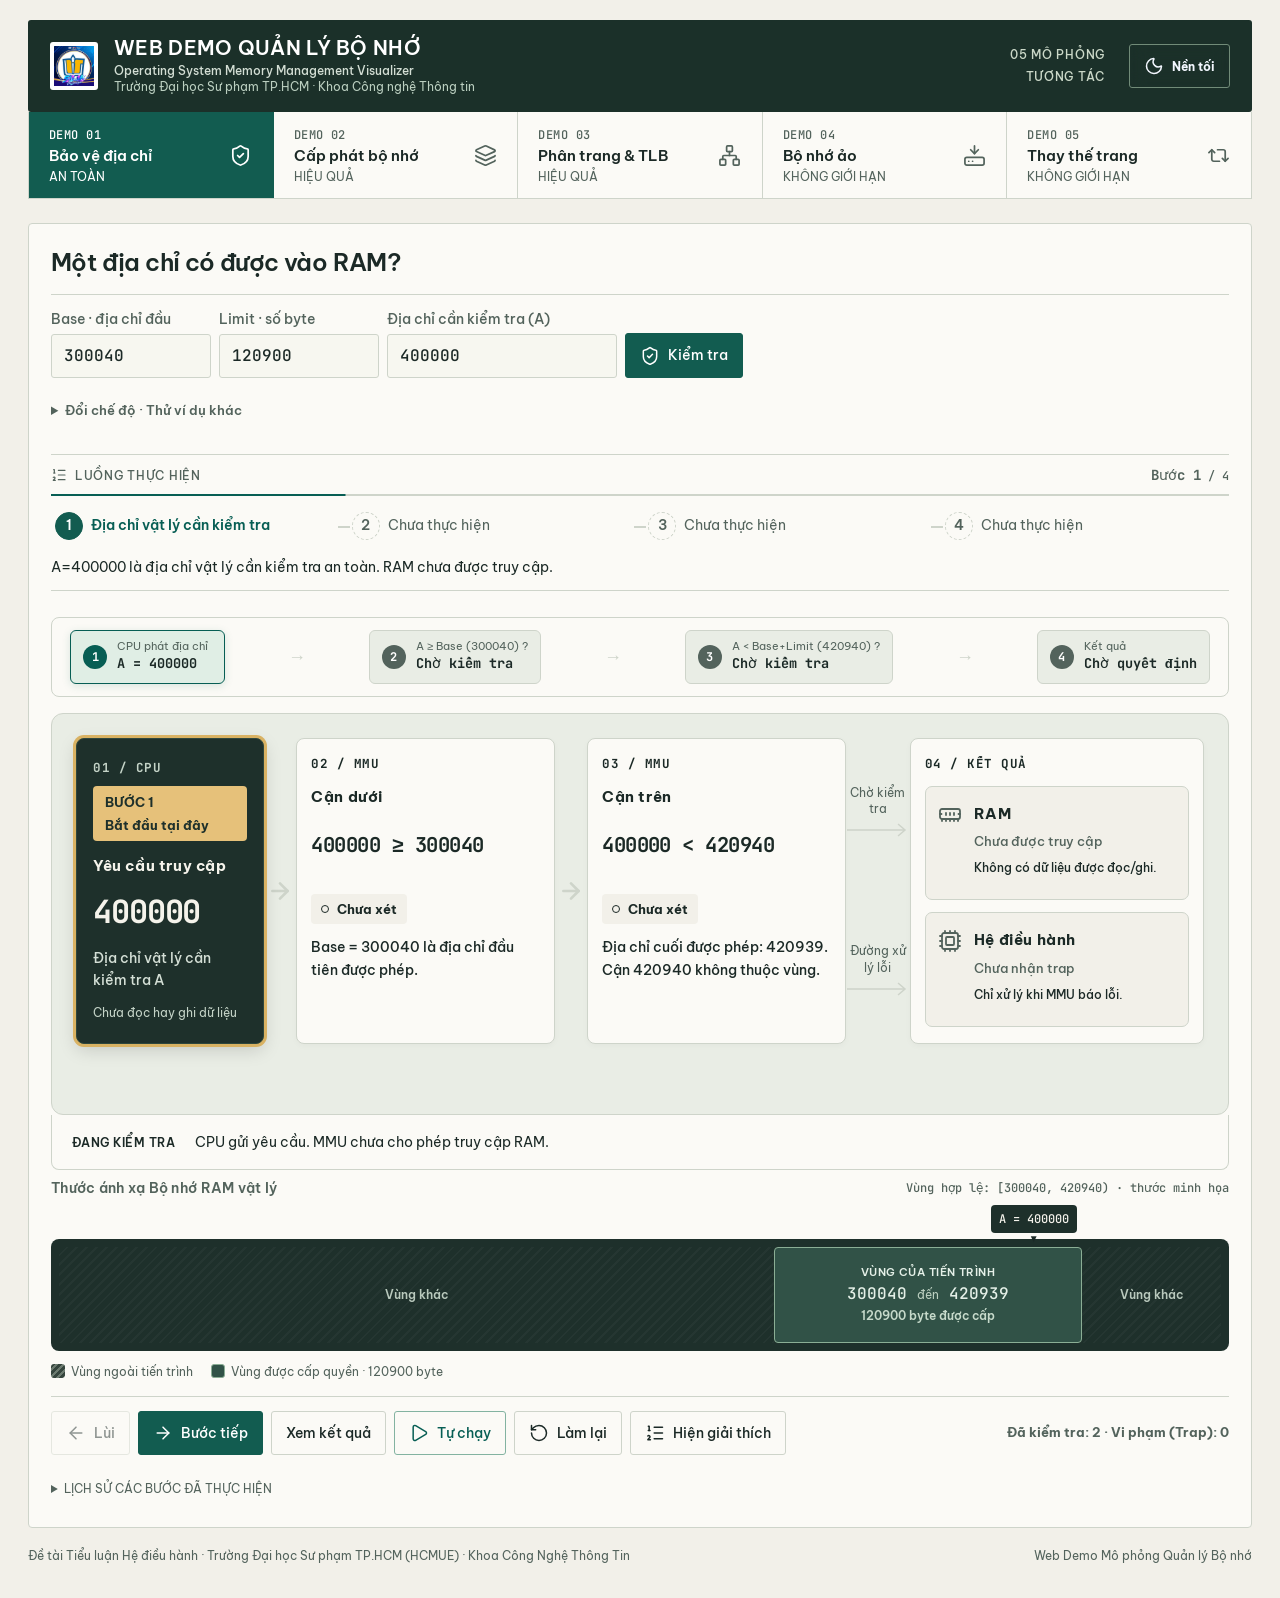
==== commit 8480674f: "Elevate UI/UX: Demo 1 hardware logic tree, Demo 2 top-deck queue, high-contrast stations for Demos 3" ====
--- a/index.html
+++ b/index.html
@@ -680,16 +680,16 @@
 }
 
 </style>
-<link rel="stylesheet" href="assets/css/teaching.css?v=a3d3862f286e">
-<link rel="stylesheet" href="assets/css/teaching-scenes.css?v=readable-type-3">
-<link rel="stylesheet" href="assets/css/studio.css?v=flow-focus-1">
-<link rel="stylesheet" href="assets/css/studio-base.css?v=flow-focus-1">
-<link rel="stylesheet" href="assets/css/studio-flow.css?v=flow-focus-1">
-<script src="assets/js/teaching-scenes.js?v=academic-lab-2"></script>
-<script src="assets/js/studio-base.js?v=flow-focus-1"></script>
-<script src="assets/js/teaching.js?v=workbench-1"></script>
-<script src="assets/js/lab-interface.js?v=workbench-1" defer></script>
-<script src="assets/js/studio-flow.js?v=flow-focus-1" defer></script>
+<link rel="stylesheet" href="assets/css/teaching.css?v=wb-20261119b">
+<link rel="stylesheet" href="assets/css/teaching-scenes.css?v=wb-20261119b">
+<link rel="stylesheet" href="assets/css/studio.css?v=wb-20261119b">
+<link rel="stylesheet" href="assets/css/studio-base.css?v=wb-20261119b">
+<link rel="stylesheet" href="assets/css/studio-flow.css?v=wb-20261119b">
+<script src="assets/js/teaching-scenes.js?v=wb-20261119b"></script>
+<script src="assets/js/studio-base.js?v=wb-20261119b"></script>
+<script src="assets/js/teaching.js?v=wb-20261119b"></script>
+<script src="assets/js/lab-interface.js?v=wb-20261119b" defer></script>
+<script src="assets/js/studio-flow.js?v=wb-20261119b" defer></script>
 </head>
 <body class="clear-scenes academic-lab studio-ui">
 <div class="wrap">
@@ -911,12 +911,18 @@
         <h2>Bài tập mẫu: RAM đã có sẵn 5 lỗ trống</h2>
         <div class="demo-stage-grid explain-hidden" id="grid-p1-ex">
           <div class="demo-canvas-col">
-            <div class="scroll"><div class="lane">
-              <span class="lane-label">Tiến trình đang xin</span>
-              <div class="req-row" id="a-req"></div>
+            <div class="scroll"><div class="lane" id="a-lane">
+              <div class="a-dispatch-deck">
+                <div class="a-dispatch-current">
+                  <span class="lane-label">Tiến trình đang xin</span>
+                  <div class="req-row" id="a-req"></div>
+                </div>
+                <div class="a-dispatch-queue">
+                  <div class="queue" id="a-queue"></div>
+                </div>
+              </div>
               <span class="lane-label" style="margin-top:14px">RAM (CÁC Ô SỌC XÁM LÀ VÙNG ĐÃ CÓ CHƯƠNG TRÌNH KHÁC)</span>
               <div class="ram" id="a-ram"></div>
-              <div class="queue" id="a-queue"></div>
               <div class="ruler" id="a-ruler"></div>
             </div></div>
             <div class="legend"><span><i style="background:var(--ok-soft);border:1px solid var(--ok)"></i>đủ chỗ</span><span><i style="background:var(--bad-soft);border:1px solid var(--bad)"></i>không đủ</span><span><i style="background:var(--used)"></i>đã có chương trình khác</span></div>
--- a/assets/css/studio.css
+++ b/assets/css/studio.css
@@ -124,53 +124,160 @@
 body.studio-ui .is-current .lab-step-label { color:var(--studio-teal); font-weight:600; }
 body.studio-ui .is-done .lab-step-dot { color:var(--studio-teal); border-color:var(--studio-teal-line); background:transparent; }
 body.studio-ui .scene-status>small { color:var(--studio-ink); font-size:14px; }
-/* The translation/demand pipeline is a continuous bench, not a card dashboard. */
-body.studio-ui .scene-pipeline { padding:18px 0; border-bottom:1px solid var(--studio-line); background:var(--studio-sheet); }
-body.studio-ui .scene-node { padding:16px 14px; border:0; border-top:0; border-radius:0; background:transparent; box-shadow:none; }
-body.studio-ui .scene-node:has([data-processing="true"]),body.studio-ui .scene-node[data-processing="true"] { background:var(--node-wash); border:0; box-shadow:inset 0 -3px var(--node-color); }
-body.studio-ui .scene-node h3 { margin:0 0 20px; padding-bottom:12px; border-bottom:1px solid var(--studio-line); color:var(--studio-ink); }
-body.studio-ui .scene-node h3>span { width:28px; height:32px; background:transparent; border-radius:0; color:var(--node-color); }
+/* The translation/demand pipeline is a refined workbench with solid hardware station cards. */
+body.studio-ui .scene-pipeline { padding:20px 0; border-bottom:1.5px solid var(--studio-line); background:var(--studio-sheet); }
+body.studio-ui .scene-node { padding:18px 16px; border:1.5px solid var(--studio-line,#d4dad1)!important; border-radius:8px!important; background:var(--studio-sheet,#fbfaf6)!important; box-shadow:0 2px 6px rgba(0,0,0,0.03)!important; min-height:280px; display:flex; flex-direction:column; justify-content:flex-start; gap:10px; position:relative; transition:border-color .2s ease,box-shadow .2s ease; }
+body.studio-ui .scene-node:has([data-processing="true"]),body.studio-ui .scene-node[data-processing="true"],body.studio-ui .scene-node.studio-flow-current-node { border-color:var(--studio-teal,#125c50)!important; background:#ffffff!important; box-shadow:0 0 0 2px var(--studio-teal,#125c50),0 6px 18px rgba(18,92,80,0.12)!important; }
+body.studio-ui .scene-node h3 { margin:0 0 14px; padding-bottom:10px; border-bottom:1.5px solid var(--studio-line,#e2e6de); color:var(--studio-ink,#16241f)!important; font-weight:700; display:flex; align-items:center; gap:8px; }
+body.studio-ui .scene-node h3>span { width:28px; height:28px; background:transparent; border-radius:0; color:var(--node-color); }
 body.studio-ui .scene-node:has([data-processing="true"]) h3>span,body.studio-ui .scene-node[data-processing="true"] h3>span { background:transparent; color:var(--node-color); }
-body.studio-ui .lab-node-step { letter-spacing:.05em; }
-body.studio-ui .scene-number { font-size:38px; font-weight:500; letter-spacing:-.05em; }
-body.studio-ui .scene-value { font-size:21px; font-weight:600; }
-body.studio-ui .scene-split>div { border:0; border-bottom:2px solid var(--lab-data-line); border-radius:0; background:var(--studio-inset); padding:12px 8px; }
-body.studio-ui .scene-split>div+div { background:var(--studio-inset); border-color:var(--lab-mapping-line); }
-body.studio-ui .scene-pte span { border-radius:2px; background:var(--studio-inset); padding:10px 8px; }
-body.studio-ui .scene-badge { border-radius:3px; font-weight:500; }
+body.studio-ui .lab-node-step { letter-spacing:.05em; font-family:var(--f-mono); font-weight:700; color:var(--studio-muted,#56635b); }
+body.studio-ui .lab-node-name { font-size:15px; font-weight:700; color:var(--studio-ink,#16241f); }
+body.studio-ui .scene-number { font-size:38px; font-weight:800; letter-spacing:-.04em; color:var(--studio-ink,#16241f)!important; line-height:1.2; }
+body.studio-ui .scene-value { font-size:19px; font-weight:700; color:var(--studio-ink,#16241f)!important; line-height:1.3; }
+body.studio-ui .scene-math { font-size:13.5px; font-weight:600; font-family:var(--f-mono); color:var(--studio-ink,#16241f)!important; margin:4px 0; }
+body.studio-ui .scene-node p { margin:0; font-size:13px; font-weight:500; line-height:1.5; color:#25362f!important; }
+body.studio-ui .scene-node small { font-size:11.5px; font-weight:600; color:#46564e!important; }
+body.studio-ui .scene-split>div { border:1.5px solid var(--studio-rule,#cdd6cb)!important; border-radius:6px!important; background:var(--studio-inset,#eef2ec)!important; padding:10px 8px; }
+body.studio-ui .scene-split>div+div { background:var(--studio-inset,#eef2ec)!important; }
+body.studio-ui .scene-split>div b { font-size:22px!important; font-weight:800!important; color:var(--studio-ink,#16241f)!important; }
+body.studio-ui .scene-split>div small { font-size:11.5px!important; font-weight:700!important; color:var(--studio-muted,#495850)!important; }
+body.studio-ui .scene-pte { display:flex; gap:8px; margin:6px 0; }
+body.studio-ui .scene-pte span { flex:1; display:flex; flex-direction:column; gap:2px; border:1.5px solid var(--studio-rule,#cdd6cb)!important; border-radius:6px!important; background:#ffffff!important; padding:8px 10px; color:var(--studio-ink,#16241f); font-weight:600; font-size:12px; }
+body.studio-ui .scene-pte span b { font-size:16px; font-weight:800; color:var(--studio-teal,#125c50); }
+body.studio-ui .scene-badge { padding:4px 10px; border-radius:4px; font-size:12px; font-weight:700; letter-spacing:.02em; }
+body.studio-ui .scene-badge.good { background:var(--studio-live-wash,#dceee3)!important; color:var(--studio-live,#126c55)!important; border:1px solid var(--studio-live,#126c55)!important; }
+body.studio-ui .scene-badge.warn { background:#fdf5eb!important; color:#995214!important; border:1px solid #d4883b!important; }
+body.studio-ui .scene-badge.bad { background:var(--studio-deny-wash,#f7e1d7)!important; color:var(--studio-deny,#ad3c28)!important; border:1px solid var(--studio-deny,#ad3c28)!important; }
+body.studio-ui .scene-badge.purple { background:#f2eef8!important; color:#5d3a9b!important; border:1px solid #a894d0!important; }
+body.studio-ui .scene-badge.muted { background:var(--studio-inset)!important; color:var(--studio-muted)!important; border:1px dashed var(--studio-rule)!important; }
 body.studio-ui .scene-edge { color:var(--studio-muted); }
 body.studio-ui .scene-edge.is-flowing { color:var(--studio-teal); }
 body.studio-ui .scene-frames { gap:5px; }
-body.studio-ui .scene-frame { border-radius:2px; border-color:var(--studio-line); background:var(--studio-inset); color:var(--studio-ink); }
-body.studio-ui .scene-frame[data-processing="true"] { background:var(--lab-success-soft); border:2px solid var(--lab-success); box-shadow:none; }
-body.studio-ui .scene-frame b { font-weight:600; }
-body.studio-ui .scene-frame small { color:var(--studio-muted); }
+body.studio-ui .scene-frame { border-radius:4px; border:1.5px solid var(--studio-line); background:var(--studio-inset); color:var(--studio-ink); padding:8px 6px; }
+body.studio-ui .scene-frame[data-processing="true"] { background:var(--lab-success-soft); border:2px solid var(--lab-success); box-shadow:0 0 10px rgba(18,92,80,0.15); }
+body.studio-ui .scene-frame b { font-weight:700; }
+body.studio-ui .scene-frame small { color:var(--studio-muted); font-weight:600; }
 body.studio-ui .scene-byte { border-radius:2px; background:var(--studio-sheet); }
 body.studio-ui .scene-bytes>span { border-radius:2px; }
 body.studio-ui .scene-bytes>span.is-read { background:#125c50; border-color:#125c50; outline-color:var(--studio-teal-line); }
-body.studio-ui :is(.scene-os,.scene-shortcut) { border-radius:3px; padding:12px 16px; background:var(--studio-teal-soft); border-color:var(--studio-teal-line); color:var(--studio-teal); }
-body.studio-ui .scene-os[data-processing="true"] { outline:2px solid var(--studio-teal); outline-offset:2px; }
-body.studio-ui .scene-branch { border-radius:0; border:0; border-left:3px solid var(--studio-teal); background:var(--studio-inset); color:var(--studio-ink); padding:10px 14px; }
+body.studio-ui :is(.scene-os,.scene-shortcut) { border-radius:6px; padding:12px 16px; background:var(--studio-teal-soft); border:1.5px solid var(--studio-teal-line); color:var(--studio-teal); font-weight:600; }
+body.studio-ui .scene-os[data-processing="true"] { outline:2.5px solid var(--studio-teal); outline-offset:2px; }
+body.studio-ui .scene-branch { border-radius:6px; border:0; border-left:4px solid var(--studio-teal); background:var(--studio-inset); color:var(--studio-ink); font-weight:600; padding:10px 14px; margin-bottom:12px; }
 body.studio-ui .scene-branch.bad { background:var(--studio-red-soft); border-color:var(--studio-red); color:var(--studio-red); }
-body.studio-ui .scene-sequence>span { border-radius:2px; background:transparent; border-color:var(--studio-line); }
-body.studio-ui .scene-sequence>span[aria-current] { background:#125c50; border-color:#125c50; color:#fff; box-shadow:none; }
-body.studio-ui .scene-symbol { background:transparent; border-radius:2px; border:1px solid var(--studio-line); box-shadow:none; }
-body.studio-ui .scene-io { border-radius:2px; }
-body.studio-ui .scene-skipped { border:0!important; opacity:.8; background:var(--studio-inset)!important; }
+body.studio-ui .scene-sequence { background:var(--studio-inset); border:1px solid var(--studio-line); border-radius:6px; padding:8px 12px; margin-bottom:12px; }
+body.studio-ui .scene-sequence>span { border-radius:4px; background:#ffffff; border:1px solid var(--studio-line); font-weight:700; color:var(--studio-ink); }
+body.studio-ui .scene-sequence>span[aria-current] { background:#125c50; border-color:#125c50; color:#fff; box-shadow:0 2px 6px rgba(18,92,80,0.25); }
+body.studio-ui .scene-symbol { background:#ffffff; border-radius:4px; border:1.5px solid var(--studio-line); box-shadow:none; font-weight:800; font-size:14px; }
+body.studio-ui .scene-symbol.disk-symbol { border-color:var(--studio-brass-line,#d49448); color:var(--studio-brass,#995b16); }
+body.studio-ui .scene-io { border-radius:4px; padding:4px 8px; font-weight:600; }
+body.studio-ui .scene-skipped { border:1.5px dashed var(--studio-rule)!important; opacity:.75; background:var(--studio-inset)!important; }
 body.studio-ui #x-data,body.studio-ui #v-ram {
-  --node-color:#bed8c7; --node-wash:#243d31;
-  background:#243d31; color:#f0f2e9; padding:16px 12px; border-radius:3px;
-}
-body.studio-ui #x-data h3,body.studio-ui #v-ram h3 { color:#f0f2e9; border-color:#577061; }
-body.studio-ui #x-data h3 :is(small,span),body.studio-ui #v-ram h3 :is(small,span) { color:#c6d7c7; }
-body.studio-ui #x-data>small,body.studio-ui #v-ram>small { color:#d2dfd0; }
-body.studio-ui #x-data:has([data-processing="true"]),body.studio-ui #v-ram:has([data-processing="true"]) { background:#243d31; box-shadow:inset 0 -4px #9ed4ae; }
-/* Allocation is a large physical strip. The process has more weight than options. */
-body.studio-ui #a-ram { border-radius:2px!important; border-color:var(--studio-ink)!important; }
-body.studio-ui #a-ram .hole { background:var(--studio-sheet); border-color:var(--studio-ink); }
+  --node-color:#bed8c7; --node-wash:#193128;
+  background:#193128!important; color:#f0f2e9!important; padding:18px 14px!important; border:2px solid #284c3e!important; border-radius:8px!important;
+}
+body.studio-ui #x-data h3,body.studio-ui #v-ram h3 { color:#f0f2e9!important; border-color:#3d5a4c!important; }
+body.studio-ui :is(#x-data,#v-ram) .lab-node-name { color:#f0f2e9!important; }
+body.studio-ui :is(#x-data,#v-ram) .lab-node-step { color:#9ed4ae!important; }
+body.studio-ui :is(#x-data,#v-ram) h3>span { color:#5edbb5!important; }
+body.studio-ui #x-data h3 :is(small,span),body.studio-ui #v-ram h3 :is(small,span) { color:#c6d7c7!important; }
+body.studio-ui #x-data>small,body.studio-ui #v-ram>small { color:#d2dfd0!important; }
+body.studio-ui #x-data:has([data-processing="true"]),body.studio-ui #v-ram:has([data-processing="true"]) { background:#193128!important; box-shadow:inset 0 0 0 2px #5edbb5, 0 6px 18px rgba(0,0,0,0.25)!important; }
+body.studio-ui #x-data .scene-frame,body.studio-ui #v-ram .scene-frame { background:#243e34!important; border-color:#3a584a!important; color:#f0f2e9!important; }
+body.studio-ui #x-data .scene-frame b,body.studio-ui #v-ram .scene-frame b { color:#ffffff!important; }
+body.studio-ui #x-data .scene-frame small,body.studio-ui #v-ram .scene-frame small { color:#a8c4b2!important; }
+body.studio-ui #x-data .scene-frame[data-processing="true"],body.studio-ui #v-ram .scene-frame[data-processing="true"] { background:#125c50!important; border-color:#5edbb5!important; box-shadow:0 0 10px rgba(94,219,181,0.4)!important; }
+
+/* Demo 2: Side-by-side Top Deck (Current Request + Process Queue) */
+body.studio-ui .a-dispatch-deck {
+  display: grid;
+  grid-template-columns: minmax(280px, 340px) minmax(320px, 1fr);
+  gap: 24px;
+  align-items: start;
+  margin-bottom: 20px;
+  padding: 16px 20px;
+  background: var(--studio-sheet, #fbfaf6);
+  border: 1.5px solid var(--studio-rule, #d0d6cd);
+  border-radius: 8px;
+  box-shadow: 0 2px 6px rgba(0, 0, 0, 0.03);
+}
+@media (max-width: 900px) {
+  body.studio-ui .a-dispatch-deck {
+    grid-template-columns: 1fr;
+    gap: 16px;
+  }
+}
+body.studio-ui .a-dispatch-current {
+  display: flex;
+  flex-direction: column;
+  gap: 8px;
+  border-right: 1.5px solid var(--studio-line, #e2e6de);
+  padding-right: 20px;
+}
+@media (max-width: 900px) {
+  body.studio-ui .a-dispatch-current {
+    border-right: 0;
+    border-bottom: 1.5px solid var(--studio-line, #e2e6de);
+    padding-right: 0;
+    padding-bottom: 14px;
+  }
+}
+body.studio-ui .a-dispatch-queue {
+  display: flex;
+  flex-direction: column;
+  gap: 8px;
+}
+body.studio-ui #a-queue {
+  display: flex;
+  flex-wrap: wrap;
+  align-items: center;
+  gap: 8px;
+  margin-top: 0;
+}
+body.studio-ui #a-queue .lane-label {
+  width: 100%;
+  display: block;
+  margin-bottom: 2px;
+  font-size: 12px;
+  font-weight: 700;
+  text-transform: uppercase;
+  letter-spacing: 0.05em;
+  color: var(--studio-muted, #56635b);
+}
+body.studio-ui #a-queue .chip {
+  padding: 6px 14px;
+  border-radius: 6px;
+  font-size: 13.5px;
+  font-weight: 700;
+  box-shadow: 0 1px 3px rgba(0,0,0,0.08);
+  border: 1px solid rgba(0,0,0,0.12);
+  transition: transform 0.15s ease, opacity 0.15s ease;
+}
+body.studio-ui #a-queue .chip.done {
+  opacity: 0.4;
+  filter: grayscale(0.6);
+}
+body.studio-ui #a-queue .chip.wait {
+  background: var(--studio-deny, #ad3c28) !important;
+  color: #fff !important;
+  font-weight: 700;
+}
+body.studio-ui #a-req .req {
+  height: 42px;
+  border-radius: 6px;
+  box-shadow: 0 2px 5px rgba(0,0,0,0.12);
+  background: #1e453e !important;
+  color: #ffffff !important;
+  font-weight: 700;
+  font-size: 14.5px;
+  display: flex;
+  align-items: center;
+  justify-content: center;
+  padding: 0 16px;
+}
+body.studio-ui #a-ram { border-radius:6px!important; border:2px solid var(--studio-ink)!important; }
+body.studio-ui #a-ram .hole { background:var(--studio-sheet); border-color:var(--studio-ink); font-weight:700; }
 body.studio-ui #a-ram .used { background:repeating-linear-gradient(135deg,#c9d0c5,#c9d0c5 5px,#e8eae0 5px,#e8eae0 11px)!important; }
-body.studio-ui #a-req .req { border-radius:2px; box-shadow:none; background:#275e69!important; color:#fff; border:0; }
-body.studio-ui #a-queue .chip { border-radius:2px; box-shadow:none; font-size:14px; }
 body.studio-ui .cmp { border-radius:3px; border:1px solid var(--studio-line)!important; box-shadow:none; background:var(--studio-sheet); }
 body.studio-ui .cmp.on { background:var(--studio-teal-soft)!important; border-color:var(--studio-teal-line)!important; box-shadow:none!important; }
 /* Fixed-frame replacement shares the dark working material of the RAM pipeline. */
--- a/assets/css/studio-base.css
+++ b/assets/css/studio-base.css
@@ -1,25 +1,111 @@
 /* A memory access workbench: one request, two guards, two possible destinations. */
 body.studio-ui #b-flow { display:block; padding:0!important; min-height:0!important; background:transparent; border:0; }
+
+/* Hardware Decision Flow in Demo 1 */
+.studio-ui .studio-b-logic-flow {
+  display: flex;
+  align-items: center;
+  justify-content: space-between;
+  gap: 8px;
+  margin-bottom: 16px;
+  padding: 12px 18px;
+  background: var(--studio-sheet, #fbfaf6);
+  border: 1px solid var(--studio-rule, #d0d6cd);
+  border-radius: 8px;
+  overflow-x: auto;
+}
+.studio-ui .b-logic-step {
+  display: flex;
+  align-items: center;
+  gap: 10px;
+  padding: 8px 12px;
+  border-radius: 6px;
+  border: 1.5px solid var(--studio-rule, #d0d6cd);
+  background: var(--studio-inset, #e8ece5);
+  min-width: 155px;
+}
+.studio-ui .b-logic-num {
+  display: grid;
+  place-items: center;
+  width: 24px;
+  height: 24px;
+  border-radius: 50%;
+  background: var(--studio-muted, #56635b);
+  color: #fff;
+  font: 700 12px/1 var(--f-mono);
+  flex-shrink: 0;
+}
+.studio-ui .b-logic-body small {
+  display: block;
+  font-size: 11px;
+  color: var(--studio-muted, #56635b);
+  line-height: 1.3;
+}
+.studio-ui .b-logic-body strong {
+  display: block;
+  font-size: 13.5px;
+  font-weight: 700;
+  color: var(--studio-ink, #1e302b);
+  font-family: var(--f-mono);
+}
+.studio-ui .b-logic-step.is-active {
+  border-color: var(--studio-live, #126c55);
+  background: var(--studio-live-wash, #dceee3);
+  box-shadow: 0 2px 8px rgba(18, 108, 85, 0.15);
+}
+.studio-ui .b-logic-step.is-active .b-logic-num {
+  background: var(--studio-live, #126c55);
+}
+.studio-ui .b-logic-step.is-pass {
+  border-color: var(--studio-live, #126c55);
+}
+.studio-ui .b-logic-step.is-pass strong {
+  color: var(--studio-live, #126c55);
+}
+.studio-ui .b-logic-step.is-fail {
+  border-color: var(--studio-deny, #ad3c28);
+  background: var(--studio-deny-wash, #f7e1d7);
+}
+.studio-ui .b-logic-step.is-fail .b-logic-num {
+  background: var(--studio-deny, #ad3c28);
+}
+.studio-ui .b-logic-step.is-fail strong {
+  color: var(--studio-deny, #ad3c28);
+}
+.studio-ui .b-logic-step.is-skip {
+  border-style: dashed;
+  opacity: 0.6;
+}
+.studio-ui .b-logic-arrow {
+  color: var(--studio-rule, #b2bdb3);
+  font-size: 18px;
+  font-weight: 700;
+  flex-shrink: 0;
+}
+.studio-ui .b-logic-arrow.is-flowing {
+  color: var(--studio-live, #126c55);
+}
+
 .studio-ui .studio-b-board { display:grid; grid-template-columns:minmax(130px,.8fr) 32px minmax(180px,1.1fr) 32px minmax(180px,1.1fr) 64px minmax(220px,1.25fr); align-items:stretch; padding:24px; gap:0; background:var(--studio-surface-alt,#e8ece5); border:1px solid var(--studio-rule,#d0d6cd); border-radius:12px; }
-body.studio-ui #b-flow .box { display:flex; flex-direction:column; align-items:stretch; justify-content:flex-start; gap:12px; min-width:0; padding:8px 12px; border:0!important; border-radius:0; background:transparent!important; box-shadow:none!important; outline:0!important; opacity:1!important; transform:none; filter:none; }
-body.studio-ui #b-flow .studio-b-source { background:#1e302b!important; color:#f5f3eb; padding:20px 16px; border-radius:8px; }
-.studio-ui .studio-b-eyebrow { font:500 12px/1.5 var(--f-mono); letter-spacing:.04em; color:var(--studio-muted,#56635b); }
+body.studio-ui #b-flow .box { display:flex; flex-direction:column; align-items:stretch; justify-content:flex-start; gap:12px; min-width:0; padding:16px 14px!important; border:1.5px solid var(--studio-rule,#d0d6cd)!important; border-radius:8px!important; background:var(--studio-sheet,#fbfaf6)!important; box-shadow:0 2px 6px rgba(0,0,0,0.03)!important; outline:0!important; opacity:1!important; transform:none; filter:none; position:relative; }
+body.studio-ui #b-flow .studio-b-source { background:#1e302b!important; color:#f5f3eb; padding:20px 16px!important; border-color:#2e473e!important; }
+.studio-ui .studio-b-eyebrow { font:700 12.5px/1.5 var(--f-mono); letter-spacing:.04em; color:var(--studio-ink,#1e302b); }
 .studio-ui .studio-b-source .studio-b-eyebrow { color:#c4d3c7; }
-body.studio-ui #b-flow h3 { color:var(--studio-ink,#1e302b); font:600 15px/1.5 var(--f-body)!important; margin:0!important; text-transform:none; }
+body.studio-ui #b-flow h3 { color:var(--studio-ink,#1e302b); font:700 15px/1.5 var(--f-body)!important; margin:0!important; text-transform:none; }
 body.studio-ui #b-flow .studio-b-source h3 { color:#f5f3eb; }
-.studio-ui .studio-b-address { display:block; font:600 clamp(24px,2.4vw,36px)/1.4 var(--f-mono); letter-spacing:-.035em; overflow-wrap:anywhere; }
-body.studio-ui #b-flow .formula { font:400 14px/1.6 var(--f-body)!important; color:#d4dfd6; }
+.studio-ui .studio-b-address { display:block; font:700 clamp(26px,2.5vw,38px)/1.4 var(--f-mono); letter-spacing:-.035em; overflow-wrap:anywhere; }
+body.studio-ui #b-flow .formula { font:500 14px/1.6 var(--f-body)!important; color:#d4dfd6; }
 .studio-ui .studio-b-source-foot { margin-top:auto; color:#c4d3c7; font-size:12px; line-height:1.6; }
 .studio-ui .studio-b-gate { position:relative; }
-.studio-ui .studio-b-equation { margin:12px 0 4px; min-height:52px; font:500 clamp(16px,1.45vw,22px)/1.6 var(--f-mono); letter-spacing:-.025em; color:var(--studio-ink,#1e302b); overflow-wrap:anywhere; }
-.studio-ui .studio-b-tag { display:inline-flex; align-items:center; align-self:flex-start; gap:8px; border-radius:4px; padding:4px 8px; font-size:12px; font-weight:600; color:var(--studio-muted,#56635b); background:var(--studio-paper,#f4f2eb); }
+.studio-ui .studio-b-equation { margin:10px 0 4px; min-height:48px; font:700 clamp(18px,1.6vw,24px)/1.5 var(--f-mono); letter-spacing:-.025em; color:var(--studio-ink,#1e302b); overflow-wrap:anywhere; }
+.studio-ui .studio-b-tag { display:inline-flex; align-items:center; align-self:flex-start; gap:8px; border-radius:4px; padding:5px 10px; font-size:12.5px; font-weight:700; color:var(--studio-ink,#1e302b); background:var(--studio-paper,#f4f2eb); }
 .studio-ui .studio-b-tag::before { content:""; width:6px; height:6px; border:1px solid currentColor; border-radius:50%; }
 .studio-ui .studio-b-tag.pass { color:var(--studio-live,#126c55); background:var(--studio-live-wash,#dceee3); }
 .studio-ui .studio-b-tag.fail { color:var(--studio-deny,#ad3c28); background:var(--studio-deny-wash,#f7e1d7); }
 .studio-ui .studio-b-tag.pass::before,.studio-ui .studio-b-tag.fail::before { background:currentColor; }
-.studio-ui .studio-b-tag.skipped { background:transparent; border:1px dashed var(--studio-rule,#cbd2c9); }
-body.studio-ui #b-flow p { margin:0; font:400 14px/1.65 var(--f-body); color:var(--studio-muted,#56635b); }
-.studio-ui .studio-b-stop { display:flex; align-items:center; gap:6px; color:var(--studio-deny,#ad3c28); font-size:13px; font-weight:500; }
+.studio-ui .studio-b-tag.skipped { background:transparent; border:1px dashed var(--studio-rule,#cbd2c9); color:var(--studio-muted,#56635b); }
+body.studio-ui #b-flow p { margin:0; font:500 13.5px/1.65 var(--f-body); color:var(--studio-ink,#1e302b); }
+.studio-ui .studio-b-stop { display:flex; align-items:center; gap:6px; color:var(--studio-deny,#ad3c28); background:var(--studio-deny-wash,#f7e1d7); border:1px solid var(--studio-deny,#ad3c28); border-radius:4px; padding:6px 10px; font-size:13px; font-weight:600; margin-top:8px; }
 body.studio-ui #b-flow .studio-b-gate[data-state="fail"] { border-top:3px solid var(--studio-deny,#ad3c28)!important; padding-top:5px; }
 body.studio-ui #b-flow .studio-b-gate[data-state="fail"] .studio-b-equation { color:var(--studio-deny,#ad3c28); }
 body.studio-ui #b-flow .studio-b-gate[data-state="pass"] .studio-b-equation { color:var(--studio-live,#126c55); }
@@ -43,6 +129,9 @@
 body.studio-ui #b-flow .studio-b-port p { font-size:12px; }
 .studio-ui .studio-b-ram[data-active="true"] { color:var(--studio-live,#126c55); border:2px solid var(--studio-live,#126c55); background:var(--studio-live-wash,#dceee3); }
 .studio-ui .studio-b-os[data-active="true"] { color:var(--studio-deny,#ad3c28); border:2px solid var(--studio-deny,#ad3c28); background:var(--studio-deny-wash,#f7e1d7); }
+.studio-ui #b-flow[data-branch="denied"] .studio-b-ram { opacity:0.65; border:1px dashed var(--studio-rule,#c2cdc2); background:var(--studio-surface-alt,#e8ece5); }
+.studio-ui #b-flow[data-branch="denied"] .studio-b-ram b::before { content:"🔒 "; }
+.studio-ui #b-flow[data-branch="denied"] .studio-b-os[data-active="true"] b::before { content:"⚠️ "; }
 .studio-ui .studio-b-outcome { display:flex; flex-wrap:wrap; align-items:baseline; gap:8px 20px; padding:16px 20px; border:1px solid var(--studio-rule,#d0d6cd); border-top:0; border-radius:0 0 8px 8px; font-size:14px; color:var(--studio-ink,#1e302b); }
 .studio-ui .studio-b-outcome>b { flex:none; font-size:12px; font-weight:600; letter-spacing:.04em; }
 .studio-ui .studio-b-outcome.denied { background:var(--studio-deny-wash,#f7e1d7); border-color:var(--studio-deny,#ad3c28); }
@@ -60,6 +149,8 @@
 body.studio-ui #b-ram-track .plabel { color:#f4f2eb!important; background:#1e302b!important; padding:5px 8px!important; font:500 12px/1.5 var(--f-mono)!important; border-radius:4px!important; }
 body.studio-ui #b-ram-track[data-verdict="denied"] .plabel { background:var(--studio-deny,#ad3c28)!important; color:var(--lab-node-on,#fff)!important; }
 body.studio-ui #b-ram-track[data-verdict="allowed"] .plabel { background:var(--studio-live,#126c55)!important; color:var(--lab-node-on,#fff)!important; }
+body.studio-ui #b-ram-track[data-verdict="denied"] .pin { color:var(--studio-deny,#ad3c28)!important; }
+body.studio-ui #b-ram-track[data-verdict="allowed"] .pin { color:var(--studio-live,#126c55)!important; }
 body.studio-ui #b-ram-track .b-pointer { top:-34px!important; }
 .studio-ui #p0 .lab-lesson-heading { border-left:0!important; padding-left:0!important; }
 .studio-ui #b-presets-check,.studio-ui #b-presets-trans { margin-bottom:8px; }
@@ -108,11 +199,11 @@
 /* Current operation is the focal point; the heavy arrow carries its real direction. */
 .studio-ui .studio-b-board { position:relative; padding-bottom:70px; min-height:390px; }
 body.studio-ui #b-flow [data-processing="true"]>.studio-b-eyebrow::after { content:none; }
-body.studio-ui #b-flow .box[data-processing="true"]:not(.studio-b-source):not(.studio-b-destination) { background:var(--studio-live-wash)!important; box-shadow:inset 0 0 0 3px var(--studio-live)!important; border-radius:8px; }
-body.studio-ui #b-flow .studio-b-source[data-processing="true"] { box-shadow:0 0 0 3px #d9b263!important; }
-body.studio-ui #b-flow .box[data-processing="true"][data-focus-tone="deny"]:not(.studio-b-destination) { background:var(--studio-deny-wash)!important; box-shadow:inset 0 0 0 3px var(--studio-deny)!important; }
+body.studio-ui #b-flow .box[data-processing="true"]:not(.studio-b-source):not(.studio-b-destination) { background:#ffffff!important; border-color:var(--studio-live,#126c55)!important; box-shadow:0 0 0 2.5px var(--studio-live,#126c55),0 6px 18px rgba(18,108,85,0.15)!important; border-radius:8px; }
+body.studio-ui #b-flow .studio-b-source[data-processing="true"] { box-shadow:0 0 0 3px #d9b263,0 6px 18px rgba(0,0,0,0.15)!important; }
+body.studio-ui #b-flow .box[data-processing="true"][data-focus-tone="deny"]:not(.studio-b-destination) { background:#ffffff!important; border-color:var(--studio-deny,#ad3c28)!important; box-shadow:0 0 0 2.5px var(--studio-deny,#ad3c28),0 6px 18px rgba(173,60,40,0.15)!important; }
 body.studio-ui #b-flow .box[data-processing="true"][data-focus-tone="skip"] { background:transparent!important; box-shadow:none!important; outline:2px dashed var(--studio-muted)!important; outline-offset:-2px!important; }
-.studio-ui .studio-b-focus-badge { display:flex; flex-wrap:wrap; gap:4px 10px; margin:8px 0 2px; padding:7px 10px; border-radius:4px; background:var(--studio-live); color:var(--lab-node-on); font:500 12px/1.5 var(--f-body); letter-spacing:0; }
+.studio-ui .studio-b-focus-badge { display:flex; flex-wrap:wrap; gap:4px 10px; margin:8px 0 2px; padding:7px 12px; border-radius:4px; background:var(--studio-live); color:var(--lab-node-on); font:700 12.5px/1.5 var(--f-body); letter-spacing:0; }
 .studio-ui .studio-b-focus-badge b { font-weight:700; white-space:nowrap; }
 .studio-ui [data-focus-tone="deny"] .studio-b-focus-badge { background:var(--studio-deny); }
 .studio-ui [data-focus-tone="skip"] .studio-b-focus-badge { background:var(--studio-muted); color:var(--studio-sheet); }
@@ -123,6 +214,7 @@
 .studio-ui .studio-b-route-under { fill:none; stroke:var(--studio-surface-alt); stroke-width:8; stroke-linejoin:round; }
 .studio-ui .studio-b-route-line { fill:none; stroke:currentColor; stroke-width:4; stroke-linecap:round; stroke-linejoin:round; }
 .studio-ui .studio-b-route-caption { fill:currentColor; font:600 12px var(--f-body); }
+body.studio-ui #b-flow[data-branch="denied"] .studio-b-ram { opacity:1; }
 body.studio-ui #b-ram-track[data-verdict="pending"] .plabel { background:#1e302b!important; color:#f4f2eb!important; }
 .studio-ui .studio-b-edge svg { width:26px; height:26px; stroke-width:2.5; }
 .studio-ui #b-flow[data-live-route] .studio-b-edge[data-active="true"] svg { visibility:hidden; }
--- a/assets/css/studio-flow.css
+++ b/assets/css/studio-flow.css
@@ -12,9 +12,9 @@
 body.studio-ui .studio-flow-host .scene-edge svg { width:28px; height:28px; stroke-width:2.5; }
 body.studio-ui .studio-flow-host .scene-edge.is-flowing { color:var(--studio-muted)!important; }
 body.studio-ui .studio-flow-host .scene-node { position:relative; }
-body.studio-ui .studio-flow-host .scene-node.studio-flow-current-node { background:var(--flow-wash)!important; box-shadow:inset 0 -4px var(--flow-color)!important; outline:3px solid var(--flow-color); outline-offset:-3px; }
-body.studio-ui .studio-flow-host .scene-node:has([data-processing="true"]):not(.studio-flow-current-node) { box-shadow:none!important; }
-body.studio-ui .studio-flow-host .scene-node:has([data-processing="true"]):not(.studio-flow-current-node):not(#x-data):not(#v-ram) { background:transparent!important; }
+body.studio-ui .studio-flow-host .scene-node.studio-flow-current-node { background:#ffffff!important; box-shadow:0 0 0 2.5px var(--flow-color), 0 6px 18px rgba(0,0,0,0.08)!important; border-color:var(--flow-color)!important; outline:none; }
+body.studio-ui .studio-flow-host .scene-node:has([data-processing="true"]):not(.studio-flow-current-node) { box-shadow:0 2px 6px rgba(0,0,0,0.03)!important; }
+body.studio-ui .studio-flow-host .scene-node:has([data-processing="true"]):not(.studio-flow-current-node):not(#x-data):not(#v-ram) { background:var(--studio-sheet,#fbfaf6)!important; }
 body.studio-ui .studio-flow-host .scene-node.studio-flow-current-node h3 { padding-top:36px; }
 body.studio-ui .studio-flow-badge { position:absolute; top:-13px; left:12px; z-index:5; padding:5px 9px; border-radius:3px; background:var(--flow-color); color:var(--lab-node-on); font:600 12px/1.5 var(--f-body); white-space:nowrap; }
 body.studio-ui .scene-node>.studio-flow-badge { top:12px; }
@@ -31,7 +31,9 @@
 body.studio-ui .studio-flow-host #r-scene .slot .card:is(.victim,.new,.hitc)::after { color:var(--lab-node-on)!important; font-size:12px!important; }
 body.studio-ui .studio-flow-host #r-scene .slot .card.victim::after { content:"CHỌN RA"!important; }
 body.studio-ui .studio-flow-host #r-scene .slot .card.new::after { content:"NẠP MỚI"!important; }
-body.studio-ui #a-lane .hole.chosen::after { content:"ĐÃ CHỌN"!important; }
+body.studio-ui #a-lane :is(.hole.chosen,.hole.scene-chosen)::after { content:"ĐÃ CHỌN"!important; }
+body.studio-ui #a-lane .hole>.studio-flow-badge { display:none; }
+body.studio-ui #r-scene .scene-ram-hand { color:#ecd5a5!important; font-size:12px!important; }
 body.studio-ui .btn:is(.active-preset,.active-preset-trap) { color:var(--lab-node-on)!important; box-shadow:none!important; }
 body.studio-ui #x-flow .scene-os { margin-top:40px; position:relative; }
 body.studio-ui #x-flow .scene-os.studio-flow-current { outline:3px solid var(--flow-color); outline-offset:3px; }
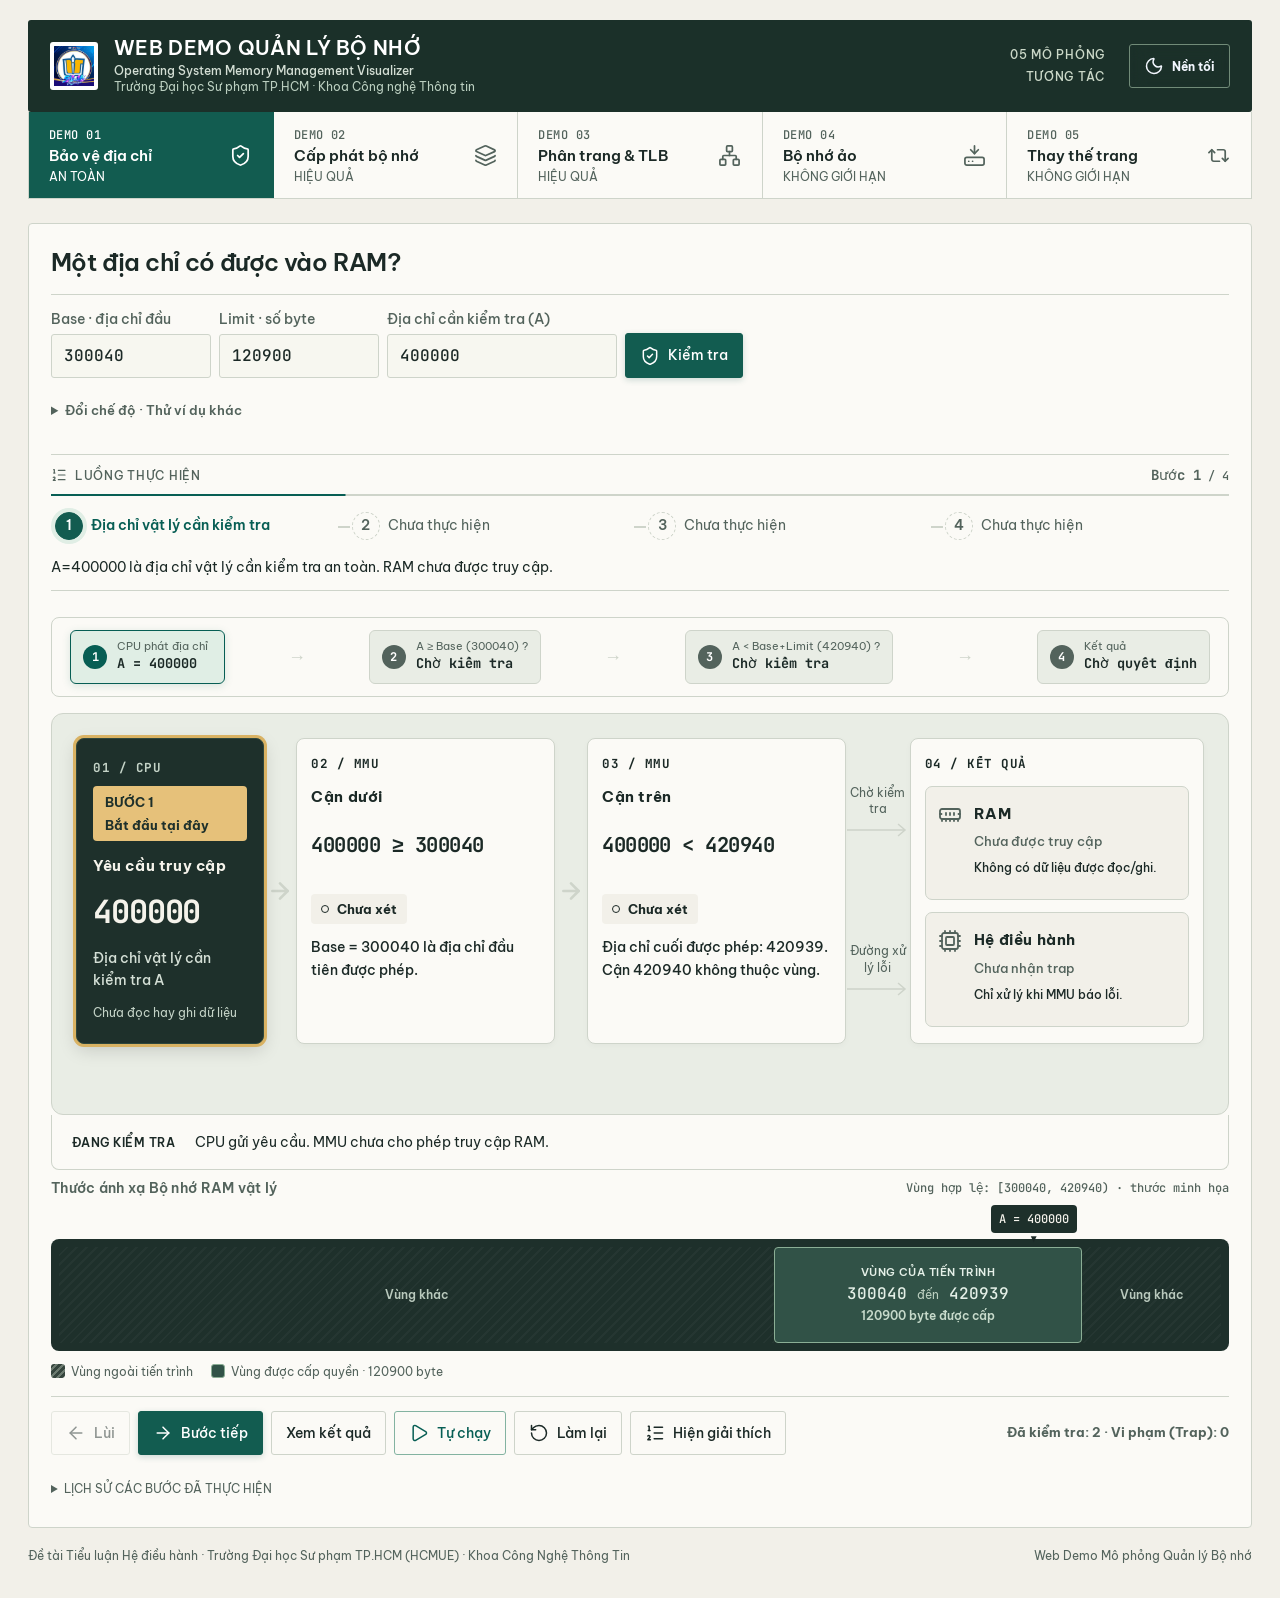
==== commit dbf7ee9e: "UI/UX Craft Polish: Tactile operation cards, dark mode perfection, button micro-interactions" ====
--- a/index.html
+++ b/index.html
@@ -680,16 +680,16 @@
 }
 
 </style>
-<link rel="stylesheet" href="assets/css/teaching.css?v=wb-20261119b">
-<link rel="stylesheet" href="assets/css/teaching-scenes.css?v=wb-20261119b">
-<link rel="stylesheet" href="assets/css/studio.css?v=wb-20261119b">
-<link rel="stylesheet" href="assets/css/studio-base.css?v=wb-20261119b">
-<link rel="stylesheet" href="assets/css/studio-flow.css?v=wb-20261119b">
-<script src="assets/js/teaching-scenes.js?v=wb-20261119b"></script>
-<script src="assets/js/studio-base.js?v=wb-20261119b"></script>
-<script src="assets/js/teaching.js?v=wb-20261119b"></script>
-<script src="assets/js/lab-interface.js?v=wb-20261119b" defer></script>
-<script src="assets/js/studio-flow.js?v=wb-20261119b" defer></script>
+<link rel="stylesheet" href="assets/css/teaching.css?v=wb-20261119c">
+<link rel="stylesheet" href="assets/css/teaching-scenes.css?v=wb-20261119c">
+<link rel="stylesheet" href="assets/css/studio.css?v=wb-20261119c">
+<link rel="stylesheet" href="assets/css/studio-base.css?v=wb-20261119c">
+<link rel="stylesheet" href="assets/css/studio-flow.css?v=wb-20261119c">
+<script src="assets/js/teaching-scenes.js?v=wb-20261119c"></script>
+<script src="assets/js/studio-base.js?v=wb-20261119c"></script>
+<script src="assets/js/teaching.js?v=wb-20261119c"></script>
+<script src="assets/js/lab-interface.js?v=wb-20261119c" defer></script>
+<script src="assets/js/studio-flow.js?v=wb-20261119c" defer></script>
 </head>
 <body class="clear-scenes academic-lab studio-ui">
 <div class="wrap">
--- a/assets/css/studio.css
+++ b/assets/css/studio.css
@@ -664,3 +664,120 @@
   border-color: var(--studio-red) !important;
   font-weight: 600 !important;
 }
+
+/* Dark Mode Overrides for Workbench & Stations */
+:root[data-theme="dark"] body.studio-ui .a-dispatch-deck {
+  background: #1e2c26;
+  border-color: #3b4c40;
+}
+:root[data-theme="dark"] body.studio-ui .a-dispatch-current {
+  border-color: #3b4c40;
+}
+:root[data-theme="dark"] body.studio-ui .scene-node {
+  background: #1e2c26 !important;
+  border-color: #3b4c40 !important;
+}
+:root[data-theme="dark"] body.studio-ui .scene-node:has([data-processing="true"]),
+:root[data-theme="dark"] body.studio-ui .scene-node[data-processing="true"],
+:root[data-theme="dark"] body.studio-ui .scene-node.studio-flow-current-node {
+  background: #25372e !important;
+  border-color: var(--studio-teal, #a1d1b9) !important;
+  box-shadow: 0 0 0 2px var(--studio-teal, #a1d1b9), 0 6px 18px rgba(0, 0, 0, 0.35) !important;
+}
+:root[data-theme="dark"] body.studio-ui .scene-node h3 {
+  border-color: #3b4c40;
+  color: #edf0e4 !important;
+}
+:root[data-theme="dark"] body.studio-ui .lab-node-name {
+  color: #edf0e4 !important;
+}
+:root[data-theme="dark"] body.studio-ui .scene-number,
+:root[data-theme="dark"] body.studio-ui .scene-value,
+:root[data-theme="dark"] body.studio-ui .scene-math {
+  color: #edf0e4 !important;
+}
+:root[data-theme="dark"] body.studio-ui .scene-node p {
+  color: #becbbf !important;
+}
+:root[data-theme="dark"] body.studio-ui .scene-node small {
+  color: #9eb1a0 !important;
+}
+:root[data-theme="dark"] body.studio-ui .scene-split > div {
+  background: #27372d !important;
+  border-color: #3b4c40 !important;
+}
+:root[data-theme="dark"] body.studio-ui .scene-split > div b {
+  color: #edf0e4 !important;
+}
+:root[data-theme="dark"] body.studio-ui .scene-pte span {
+  background: #27372d !important;
+  border-color: #3b4c40 !important;
+  color: #edf0e4 !important;
+}
+:root[data-theme="dark"] body.studio-ui .scene-sequence {
+  background: #15201d;
+  border-color: #3b4c40;
+}
+:root[data-theme="dark"] body.studio-ui .scene-sequence > span {
+  background: #27372d;
+  border-color: #3b4c40;
+  color: #edf0e4;
+}
+:root[data-theme="dark"] body.studio-ui .scene-symbol {
+  background: #27372d;
+  border-color: #3b4c40;
+  color: #edf0e4;
+}
+:root[data-theme="dark"] body.studio-ui .scene-branch {
+  background: #27372d;
+  color: #edf0e4;
+}
+:root[data-theme="dark"] body.studio-ui .ref {
+  background: #27372d;
+  border-color: #3b4c40;
+  color: #edf0e4;
+}
+:root[data-theme="dark"] body.studio-ui .ref.now {
+  background: #3c3425 !important;
+  border-color: var(--studio-brass, #e4c48e) !important;
+}
+:root[data-theme="dark"] body.studio-ui .ref b {
+  color: #edf0e4;
+}
+:root[data-theme="dark"] body.studio-ui #a-ram .hole {
+  background: #1e2c26;
+  border-color: #4b5b4e;
+  color: #edf0e4;
+}
+:root[data-theme="dark"] body.studio-ui #a-ram .used {
+  background: repeating-linear-gradient(135deg, #27372d, #27372d 5px, #1c2822 5px, #1c2822 11px) !important;
+}
+:root[data-theme="dark"] body.studio-ui .scene-scan-result {
+  background: #27372d !important;
+  border-color: var(--studio-brass, #e4c48e) !important;
+  color: var(--studio-brass, #e4c48e) !important;
+}
+
+/* Button tactile feel & micro-interactions */
+body.studio-ui .btn {
+  transition: transform 0.12s ease, background 0.15s ease, border-color 0.15s ease, box-shadow 0.15s ease;
+}
+body.studio-ui .btn:hover:not(:disabled) {
+  transform: translateY(-1px);
+  box-shadow: 0 2px 5px rgba(0, 0, 0, 0.06);
+}
+body.studio-ui .btn:active:not(:disabled) {
+  transform: translateY(1px);
+  box-shadow: none;
+}
+body.studio-ui .btn.primary {
+  box-shadow: 0 2px 6px rgba(18, 92, 80, 0.2);
+}
+body.studio-ui .btn.primary:hover:not(:disabled) {
+  box-shadow: 0 4px 12px rgba(18, 92, 80, 0.3);
+}
+
+/* Stepper glowing active pulse */
+body.studio-ui .is-current .lab-step-dot {
+  box-shadow: 0 0 0 4px var(--studio-teal-soft) !important;
+}
--- a/assets/css/studio-base.css
+++ b/assets/css/studio-base.css
@@ -239,3 +239,20 @@
   body.studio-ui #p0 .stage>.quick #b-go { min-height:44px; align-self:end; }
   body.studio-ui #p0 .stage>.quick .field:nth-child(3) label { font-size:13px; }
 }
+
+/* Dark mode theme consistency for Demo 1 */
+:root[data-theme="dark"] body.studio-ui .studio-b-logic-flow { background:#1e2c26; border-color:#3b4c40; }
+:root[data-theme="dark"] body.studio-ui .b-logic-step { background:#27372d; border-color:#3b4c40; }
+:root[data-theme="dark"] body.studio-ui .b-logic-step .b-logic-body strong { color:#edf0e4; }
+:root[data-theme="dark"] body.studio-ui .b-logic-step .b-logic-body small { color:#becbbf; }
+:root[data-theme="dark"] body.studio-ui .b-logic-step.is-active { background:#203f33; border-color:var(--studio-live,#a1d1b9); }
+:root[data-theme="dark"] body.studio-ui .b-logic-step.is-fail { background:#3d2822; border-color:var(--studio-deny,#f5b09a); }
+:root[data-theme="dark"] body.studio-ui #b-flow .box { background:#1e2c26!important; border-color:#3b4c40!important; }
+:root[data-theme="dark"] body.studio-ui #b-flow .box[data-processing="true"]:not(.studio-b-source):not(.studio-b-destination) { background:#253b30!important; border-color:var(--studio-live,#a1d1b9)!important; box-shadow:0 0 0 2.5px var(--studio-live,#a1d1b9), 0 6px 18px rgba(0,0,0,0.3)!important; }
+:root[data-theme="dark"] body.studio-ui #b-flow .box[data-processing="true"][data-focus-tone="deny"]:not(.studio-b-destination) { background:#3b2823!important; border-color:var(--studio-deny,#f5b09a)!important; box-shadow:0 0 0 2.5px var(--studio-deny,#f5b09a), 0 6px 18px rgba(0,0,0,0.3)!important; }
+:root[data-theme="dark"] body.studio-ui .studio-b-port { background:#27372d; border-color:#3b4c40; }
+:root[data-theme="dark"] body.studio-ui .studio-b-equation { color:#edf0e4; }
+:root[data-theme="dark"] body.studio-ui .studio-b-board { background:#15201d; border-color:#3b4c40; }
+:root[data-theme="dark"] body.studio-ui .studio-b-outcome { background:#1e2c26; border-color:#3b4c40; color:#edf0e4; }
+:root[data-theme="dark"] body.studio-ui .studio-b-outcome.denied { background:#3b2823; border-color:var(--studio-deny,#f5b09a); }
+:root[data-theme="dark"] body.studio-ui .studio-b-outcome.allowed { background:#203f33; border-color:var(--studio-live,#a1d1b9); }
--- a/assets/css/studio-flow.css
+++ b/assets/css/studio-flow.css
@@ -3,10 +3,10 @@
 body.studio-ui .studio-flow-host[data-flow-tone="warning"] { --flow-color:var(--studio-brass); --flow-wash:var(--studio-brass-soft); --flow-line:var(--studio-brass-line); --flow-wire:#aa7b31; }
 body.studio-ui .studio-flow-host[data-flow-tone="danger"] { --flow-color:var(--studio-deny); --flow-wash:var(--studio-deny-wash); --flow-line:var(--studio-red-line); --flow-wire:var(--studio-deny); }
 :root[data-theme="dark"] body.studio-ui .studio-flow-host { --flow-wire:var(--flow-color); }
-body.studio-ui .studio-flow-action { position:relative; z-index:4; display:flex; align-items:center; gap:12px; margin:0 0 8px; padding:8px 0; color:var(--studio-ink); }
-body.studio-ui .studio-flow-step { display:grid; place-items:center; flex:0 0 42px; height:42px; border-radius:4px; background:var(--flow-color); color:var(--lab-node-on); font:700 22px/1 var(--f-mono); }
-body.studio-ui .studio-flow-action small { display:block; color:var(--flow-color); font-size:12px; line-height:1.6; letter-spacing:.04em; font-weight:600; }
-body.studio-ui .studio-flow-action strong { display:block; font-size:17px; line-height:1.5; font-weight:600; }
+body.studio-ui .studio-flow-action { position:relative; z-index:4; display:flex; align-items:center; gap:16px; margin:12px 0 18px; padding:12px 18px; background:var(--studio-sheet,#fbfaf6); border:1.5px solid var(--studio-rule,#d2dad0); border-left:5px solid var(--flow-color); border-radius:8px; box-shadow:0 2px 6px rgba(0,0,0,0.03); color:var(--studio-ink,#16241f); }
+body.studio-ui .studio-flow-step { display:grid; place-items:center; flex:0 0 38px; height:38px; border-radius:6px; background:var(--flow-color); color:#fff; font:700 20px/1 var(--f-mono); box-shadow:0 2px 6px rgba(0,0,0,0.12); }
+body.studio-ui .studio-flow-action small { display:block; color:var(--flow-color); font-size:11.5px; line-height:1.3; letter-spacing:.06em; font-weight:700; text-transform:uppercase; }
+body.studio-ui .studio-flow-action strong { display:block; font-size:16px; line-height:1.4; font-weight:700; color:var(--studio-ink,#16241f); }
 body.studio-ui .studio-flow-host .scene-pipeline { position:relative; padding-top:48px; }
 body.studio-ui .studio-flow-host .scene-edge { color:var(--studio-muted); opacity:1; }
 body.studio-ui .studio-flow-host .scene-edge svg { width:28px; height:28px; stroke-width:2.5; }
@@ -86,3 +86,9 @@
   body.studio-ui #r-scene .slot>.studio-r-rank b { margin:0 auto 5px; }
 }
 @media(prefers-reduced-motion:reduce) { body.studio-ui .studio-flow-line { animation:none!important; } }
+
+/* Dark mode theme consistency */
+:root[data-theme="dark"] body.studio-ui .studio-flow-action { background:#1e2c26; border-color:#3b4c40; color:#edf0e4; }
+:root[data-theme="dark"] body.studio-ui .studio-flow-action strong { color:#edf0e4; }
+:root[data-theme="dark"] body.studio-ui .studio-flow-host .scene-node.studio-flow-current-node { background:#25372e!important; border-color:var(--flow-color)!important; box-shadow:0 0 0 2.5px var(--flow-color), 0 6px 18px rgba(0,0,0,0.3)!important; }
+:root[data-theme="dark"] body.studio-ui .studio-flow-host .scene-node:has([data-processing="true"]):not(.studio-flow-current-node):not(#x-data):not(#v-ram) { background:#1e2c26!important; }
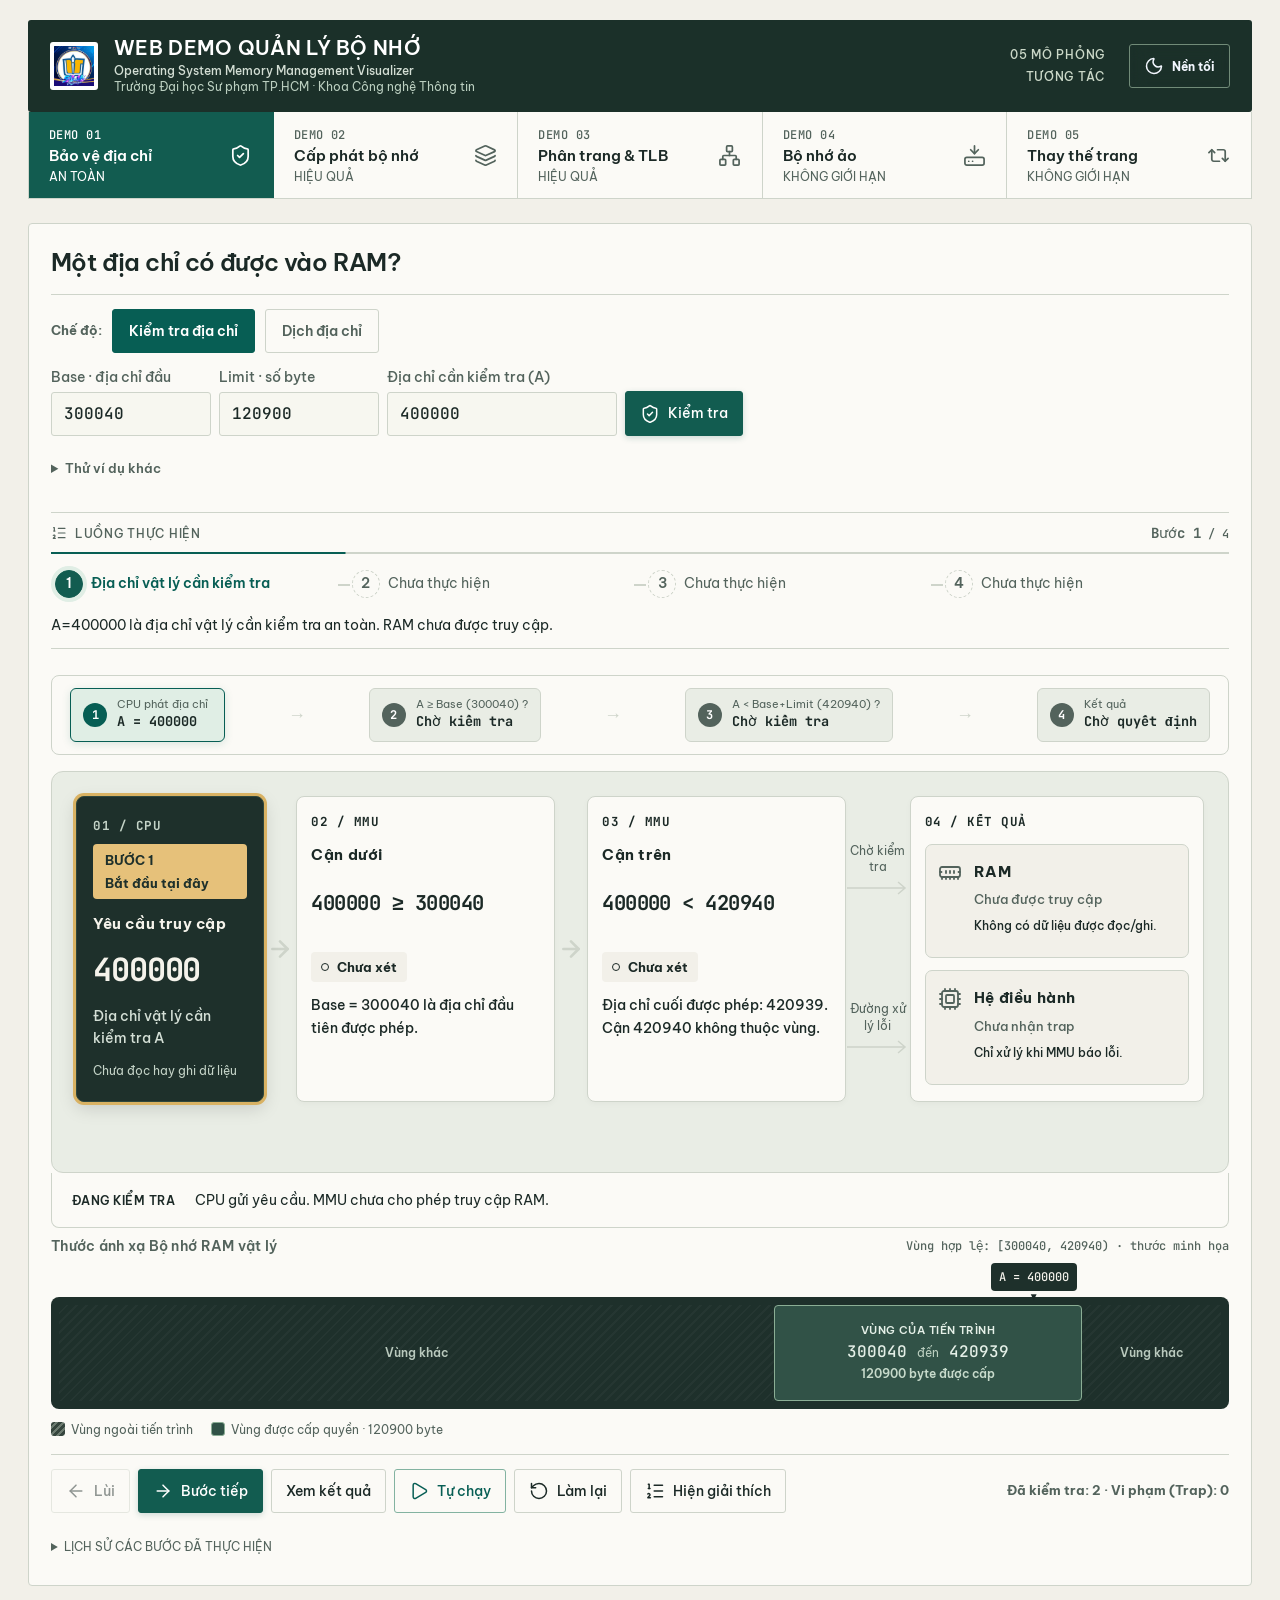
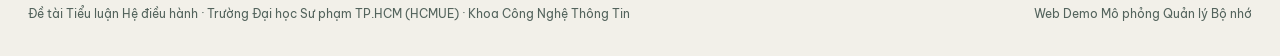
==== commit 6ecf9601: "fix(ui): surface address modes and simplify replacement choices" ====
--- a/index.html
+++ b/index.html
@@ -680,16 +680,16 @@
 }
 
 </style>
-<link rel="stylesheet" href="assets/css/teaching.css?v=wb-20261119c">
-<link rel="stylesheet" href="assets/css/teaching-scenes.css?v=wb-20261119c">
-<link rel="stylesheet" href="assets/css/studio.css?v=wb-20261119c">
-<link rel="stylesheet" href="assets/css/studio-base.css?v=wb-20261119c">
-<link rel="stylesheet" href="assets/css/studio-flow.css?v=wb-20261119c">
-<script src="assets/js/teaching-scenes.js?v=wb-20261119c"></script>
-<script src="assets/js/studio-base.js?v=wb-20261119c"></script>
-<script src="assets/js/teaching.js?v=wb-20261119c"></script>
-<script src="assets/js/lab-interface.js?v=wb-20261119c" defer></script>
-<script src="assets/js/studio-flow.js?v=wb-20261119c" defer></script>
+<link rel="stylesheet" href="assets/css/teaching.css?v=choices-20261121">
+<link rel="stylesheet" href="assets/css/teaching-scenes.css?v=choices-20261121">
+<link rel="stylesheet" href="assets/css/studio.css?v=choices-20261121">
+<link rel="stylesheet" href="assets/css/studio-base.css?v=choices-20261121">
+<link rel="stylesheet" href="assets/css/studio-flow.css?v=choices-20261121">
+<script src="assets/js/teaching-scenes.js?v=choices-20261121"></script>
+<script src="assets/js/studio-base.js?v=choices-20261121"></script>
+<script src="assets/js/teaching.js?v=choices-20261121"></script>
+<script src="assets/js/lab-interface.js?v=choices-20261121" defer></script>
+<script src="assets/js/studio-flow.js?v=choices-20261121" defer></script>
 </head>
 <body class="clear-scenes academic-lab studio-ui">
 <div class="wrap">
@@ -1677,7 +1677,7 @@
   // request block (same scale as RAM)
   const cur = !done ? sim.ev[placed] : null;
   $('#a-req').innerHTML = cur
-    ? `<div class="req ${picking ? '' : 'enter'}" style="width:${pct(cur.r)};min-width:70px;background:${pc(cur.k)}">P${cur.k+1}<small>${cur.r} KB</small></div><span class="muted" style="font-size:14px">← cùng tỉ lệ với RAM bên dưới</span>`
+    ? `<div class="req ${picking ? '' : 'enter'}" style="width:${pct(cur.r)};min-width:70px;background:${pc(cur.k)}">P${cur.k+1}<small>${cur.r} KB</small></div>`
     : `<span class="muted">Hết tiến trình.</span>`;
   const lastPlaced = placed > 0 ? sim.ev[placed-1] : null;
   let html = `<div class="used" style="width:${pct(USED)}"></div>`;
--- a/assets/css/studio-base.css
+++ b/assets/css/studio-base.css
@@ -228,6 +228,9 @@
 .studio-ui .studio-b-options-body { display:grid; gap:14px; padding:12px 0 16px; }
 .studio-ui .studio-b-options-body .mode-bar { flex-wrap:wrap; }
 .studio-ui .studio-b-options-body .scene-scenarios { justify-content:flex-start; }
+body.studio-ui #p0 .stage>.mode-bar { flex-wrap:wrap; margin-bottom:0!important; }
+body.studio-ui #p0 .stage>.mode-bar .btn-mode { min-height:44px; padding:10px 16px; font-size:14px; }
+body.studio-ui #p0 .stage>.mode-bar .btn-mode[aria-pressed="true"] { background:var(--studio-live); border-color:var(--studio-live); color:var(--lab-node-on); }
 @media(max-width:900px) {
   .studio-ui .studio-b-board { min-height:0; padding:18px 18px 48px 32px; }
   .studio-ui .studio-b-focus-badge { width:max-content; max-width:100%; }
--- a/assets/css/studio-flow.css
+++ b/assets/css/studio-flow.css
@@ -4,7 +4,7 @@
 body.studio-ui .studio-flow-host[data-flow-tone="danger"] { --flow-color:var(--studio-deny); --flow-wash:var(--studio-deny-wash); --flow-line:var(--studio-red-line); --flow-wire:var(--studio-deny); }
 :root[data-theme="dark"] body.studio-ui .studio-flow-host { --flow-wire:var(--flow-color); }
 body.studio-ui .studio-flow-action { position:relative; z-index:4; display:flex; align-items:center; gap:16px; margin:12px 0 18px; padding:12px 18px; background:var(--studio-sheet,#fbfaf6); border:1.5px solid var(--studio-rule,#d2dad0); border-left:5px solid var(--flow-color); border-radius:8px; box-shadow:0 2px 6px rgba(0,0,0,0.03); color:var(--studio-ink,#16241f); }
-body.studio-ui .studio-flow-step { display:grid; place-items:center; flex:0 0 38px; height:38px; border-radius:6px; background:var(--flow-color); color:#fff; font:700 20px/1 var(--f-mono); box-shadow:0 2px 6px rgba(0,0,0,0.12); }
+body.studio-ui .studio-flow-step { display:grid; place-items:center; flex:0 0 38px; height:38px; border-radius:6px; background:var(--flow-color); color:var(--lab-node-on); font:700 20px/1 var(--f-mono); box-shadow:0 2px 6px rgba(0,0,0,0.12); }
 body.studio-ui .studio-flow-action small { display:block; color:var(--flow-color); font-size:11.5px; line-height:1.3; letter-spacing:.06em; font-weight:700; text-transform:uppercase; }
 body.studio-ui .studio-flow-action strong { display:block; font-size:16px; line-height:1.4; font-weight:700; color:var(--studio-ink,#16241f); }
 body.studio-ui .studio-flow-host .scene-pipeline { position:relative; padding-top:48px; }
@@ -41,6 +41,10 @@
 body.studio-ui #r-scene { padding-top:36px; position:relative; }
 body.studio-ui #r-scene .ramzone { min-height:210px; }
 body.studio-ui #r-evidence { margin-top:40px; position:relative; }
+body.studio-ui .studio-r-details { margin-top:32px; border:0; border-top:1px solid var(--studio-line); border-radius:0; background:transparent; }
+body.studio-ui .studio-r-details>summary { width:max-content; max-width:100%; min-height:44px; padding:12px 0; color:var(--studio-muted); font-size:14px; font-weight:500; }
+body.studio-ui .studio-r-details[open]>summary { color:var(--studio-teal); }
+body.studio-ui .studio-r-details #r-evidence { margin-top:8px; }
 body.studio-ui #r-scene .slot.studio-flow-current-node { outline:3px solid var(--flow-color); outline-offset:7px; border-radius:3px; }
 body.studio-ui #r-scene .slot>.studio-flow-badge { top:-36px; left:50%; transform:translateX(-50%); }
 body.studio-ui #r-scene .need.studio-flow-current-node { position:relative; outline:3px solid var(--flow-color); outline-offset:2px; border-radius:3px; background:var(--flow-wash); padding-top:44px; }
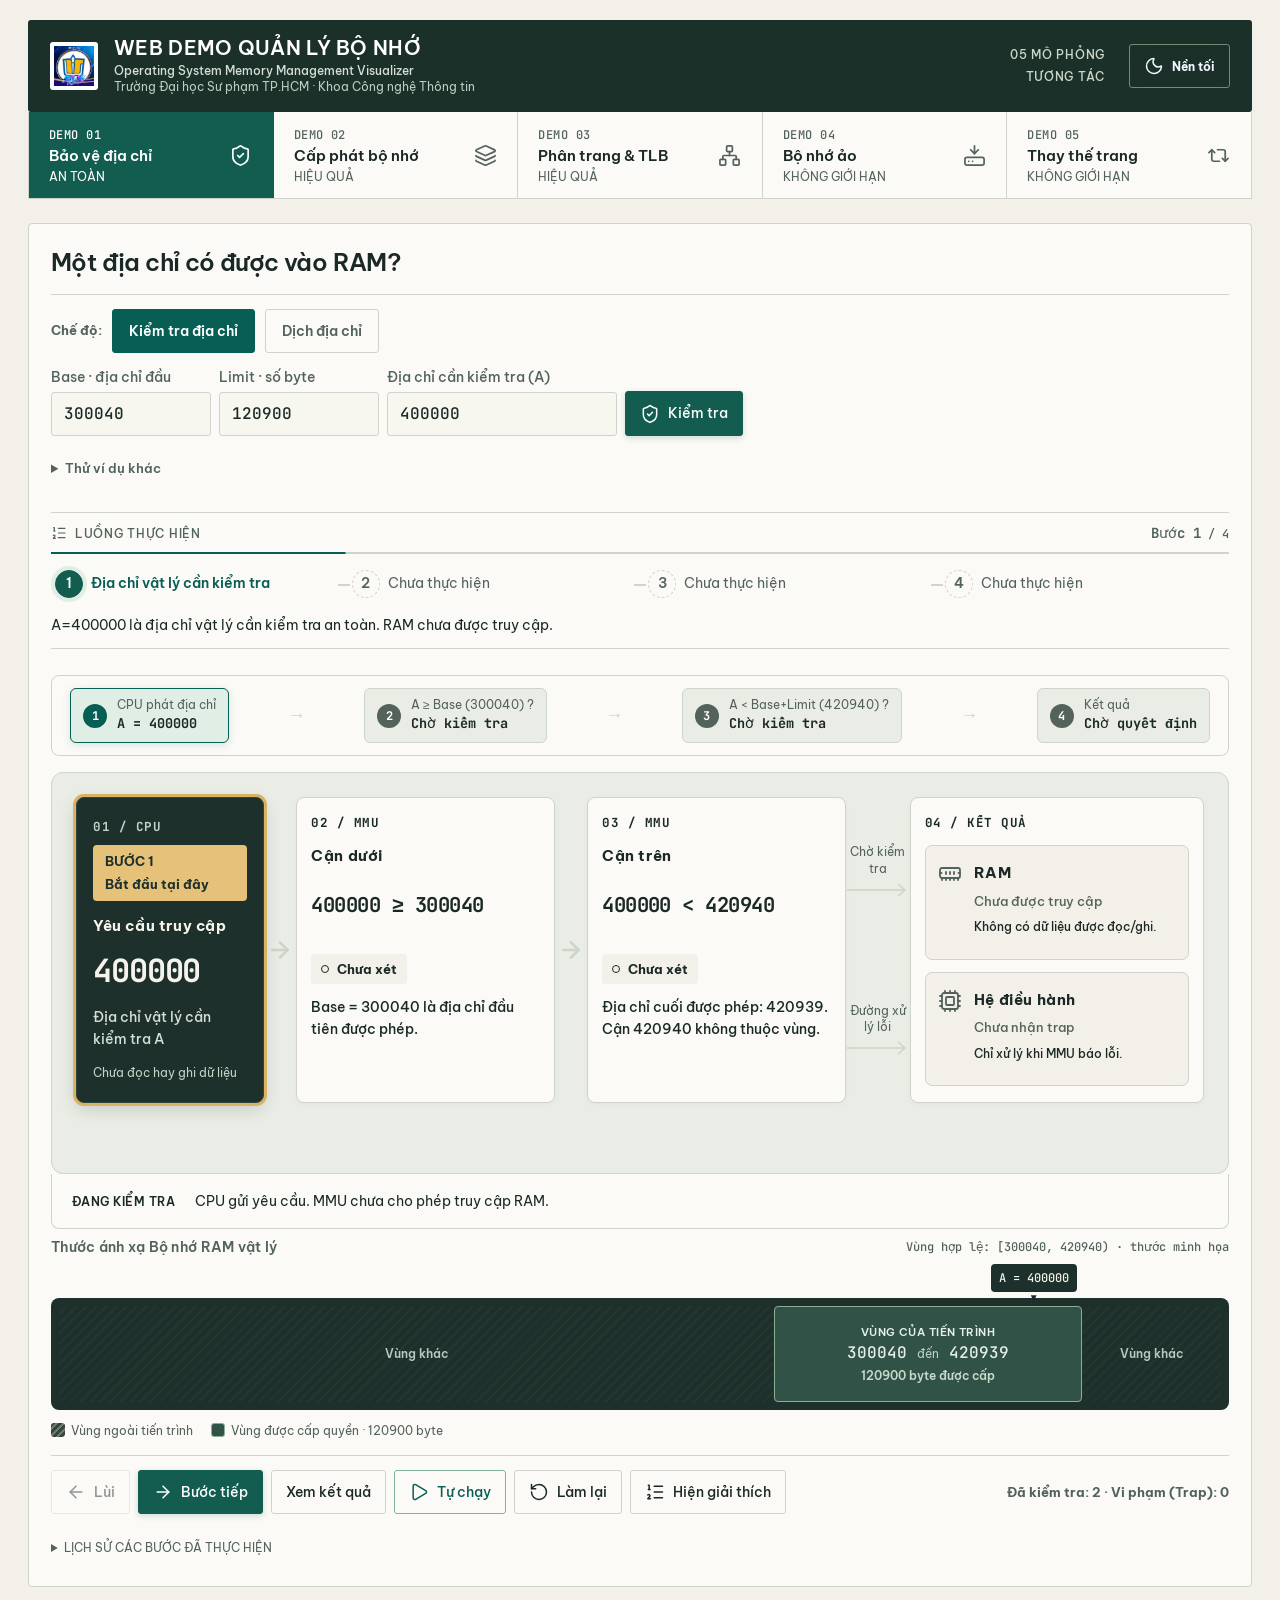
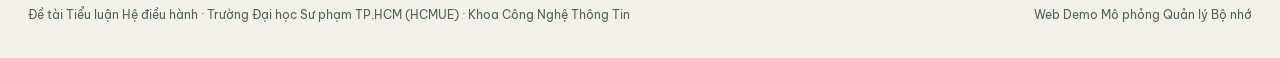
==== commit 7f2ea663: "fix(ui): refine mobile navigation and model readability" ====
--- a/index.html
+++ b/index.html
@@ -680,16 +680,16 @@
 }
 
 </style>
-<link rel="stylesheet" href="assets/css/teaching.css?v=choices-20261121">
-<link rel="stylesheet" href="assets/css/teaching-scenes.css?v=choices-20261121">
-<link rel="stylesheet" href="assets/css/studio.css?v=choices-20261121">
-<link rel="stylesheet" href="assets/css/studio-base.css?v=choices-20261121">
-<link rel="stylesheet" href="assets/css/studio-flow.css?v=choices-20261121">
-<script src="assets/js/teaching-scenes.js?v=choices-20261121"></script>
-<script src="assets/js/studio-base.js?v=choices-20261121"></script>
-<script src="assets/js/teaching.js?v=choices-20261121"></script>
-<script src="assets/js/lab-interface.js?v=choices-20261121" defer></script>
-<script src="assets/js/studio-flow.js?v=choices-20261121" defer></script>
+<link rel="stylesheet" href="assets/css/teaching.css?v=polish-20261121">
+<link rel="stylesheet" href="assets/css/teaching-scenes.css?v=polish-20261121">
+<link rel="stylesheet" href="assets/css/studio.css?v=polish-20261121">
+<link rel="stylesheet" href="assets/css/studio-base.css?v=polish-20261121">
+<link rel="stylesheet" href="assets/css/studio-flow.css?v=polish-20261121">
+<script src="assets/js/teaching-scenes.js?v=polish-20261121"></script>
+<script src="assets/js/studio-base.js?v=polish-20261121"></script>
+<script src="assets/js/teaching.js?v=polish-20261121"></script>
+<script src="assets/js/lab-interface.js?v=polish-20261121" defer></script>
+<script src="assets/js/studio-flow.js?v=polish-20261121" defer></script>
 </head>
 <body class="clear-scenes academic-lab studio-ui">
 <div class="wrap">
--- a/assets/css/teaching-scenes.css
+++ b/assets/css/teaching-scenes.css
@@ -489,6 +489,30 @@
 .academic-lab .cmp .v { font-weight:600; }
 .academic-lab #r-counts .count { font-weight:500; }
 .academic-lab #r-counts .mono { font-weight:700; }
+/* The free-allocation path keeps each process color readable in every state. */
+.academic-lab #f-wrap {
+  --p3:#4b721b;
+  --p5:#99600c;
+  --p6:#247564;
+}
+:root[data-theme="dark"] .academic-lab #f-wrap {
+  --p3:#a5c862;
+  --p5:#e8ad4f;
+  --p6:#6ccab5;
+}
+.academic-lab #f-wrap .req small,
+.academic-lab #f-script .chip.done { opacity:1; }
+.academic-lab #f-wrap .chip:is(.act-compact,.wait) { color:var(--lab-node-on)!important; }
+.academic-lab #f-wrap .chip.act-close {
+  background:var(--studio-inset);
+  color:var(--studio-ink);
+  box-shadow:inset 0 0 0 1px var(--studio-line);
+}
+/* A selected algorithm still needs a distinct keyboard focus indicator. */
+.academic-lab #r-bars .brow.on:focus-visible {
+  outline:3px solid var(--lab-focus)!important;
+  outline-offset:3px;
+}
 @media(max-width:600px) {
   .academic-lab .scene-scenarios { max-width:100%; }
   .academic-lab .scene-scenarios :is(label,select) { min-width:0; }
--- a/assets/css/studio.css
+++ b/assets/css/studio.css
@@ -81,6 +81,7 @@
 body.studio-ui .lab-nav-icon .lab-icon { width:23px; height:23px; }
 body.studio-ui .dash-tab .n { grid-column:1; font:500 12px/1.5 var(--f-mono)!important; color:var(--studio-muted)!important; letter-spacing:.04em; }
 body.studio-ui .dash-tab .t { grid-column:1; font-size:15px!important; line-height:1.5; font-weight:600; color:var(--studio-ink)!important; }
+body.studio-ui .lab-tab-short { display:none; }
 body.studio-ui .dash-tab .teach-pillar { grid-column:1; font-size:12px!important; font-weight:400; color:var(--studio-muted)!important; letter-spacing:0; }
 body.studio-ui .dash-tab:hover { background:var(--studio-inset); transform:none; box-shadow:none; }
 body.studio-ui .dash-tab[aria-selected="true"] { background:#125c50!important; border:0; border-right:1px solid #125c50; padding:13px 20px!important; box-shadow:none; }
@@ -135,13 +136,13 @@
 body.studio-ui .lab-node-name { font-size:15px; font-weight:700; color:var(--studio-ink,#16241f); }
 body.studio-ui .scene-number { font-size:38px; font-weight:800; letter-spacing:-.04em; color:var(--studio-ink,#16241f)!important; line-height:1.2; }
 body.studio-ui .scene-value { font-size:19px; font-weight:700; color:var(--studio-ink,#16241f)!important; line-height:1.3; }
-body.studio-ui .scene-math { font-size:13.5px; font-weight:600; font-family:var(--f-mono); color:var(--studio-ink,#16241f)!important; margin:4px 0; }
-body.studio-ui .scene-node p { margin:0; font-size:13px; font-weight:500; line-height:1.5; color:#25362f!important; }
-body.studio-ui .scene-node small { font-size:11.5px; font-weight:600; color:#46564e!important; }
+body.studio-ui .scene-math { font-size:14px; font-weight:600; font-family:var(--f-mono); color:var(--studio-ink,#16241f)!important; margin:4px 0; }
+body.studio-ui .scene-node p { margin:0; font-size:14px; font-weight:500; line-height:1.6; color:#25362f!important; }
+body.studio-ui .scene-node small { font-size:12px; font-weight:600; color:#46564e!important; }
 body.studio-ui .scene-split>div { border:1.5px solid var(--studio-rule,#cdd6cb)!important; border-radius:6px!important; background:var(--studio-inset,#eef2ec)!important; padding:10px 8px; }
 body.studio-ui .scene-split>div+div { background:var(--studio-inset,#eef2ec)!important; }
 body.studio-ui .scene-split>div b { font-size:22px!important; font-weight:800!important; color:var(--studio-ink,#16241f)!important; }
-body.studio-ui .scene-split>div small { font-size:11.5px!important; font-weight:700!important; color:var(--studio-muted,#495850)!important; }
+body.studio-ui .scene-split>div small { font-size:12px!important; font-weight:700!important; color:var(--studio-muted,#495850)!important; }
 body.studio-ui .scene-pte { display:flex; gap:8px; margin:6px 0; }
 body.studio-ui .scene-pte span { flex:1; display:flex; flex-direction:column; gap:2px; border:1.5px solid var(--studio-rule,#cdd6cb)!important; border-radius:6px!important; background:#ffffff!important; padding:8px 10px; color:var(--studio-ink,#16241f); font-weight:600; font-size:12px; }
 body.studio-ui .scene-pte span b { font-size:16px; font-weight:800; color:var(--studio-teal,#125c50); }
@@ -185,7 +186,7 @@
 body.studio-ui #x-data:has([data-processing="true"]),body.studio-ui #v-ram:has([data-processing="true"]) { background:#193128!important; box-shadow:inset 0 0 0 2px #5edbb5, 0 6px 18px rgba(0,0,0,0.25)!important; }
 body.studio-ui #x-data .scene-frame,body.studio-ui #v-ram .scene-frame { background:#243e34!important; border-color:#3a584a!important; color:#f0f2e9!important; }
 body.studio-ui #x-data .scene-frame b,body.studio-ui #v-ram .scene-frame b { color:#ffffff!important; }
-body.studio-ui #x-data .scene-frame small,body.studio-ui #v-ram .scene-frame small { color:#a8c4b2!important; }
+body.studio-ui #x-data .scene-frame small,body.studio-ui #v-ram .scene-frame small { color:#bedac7!important; }
 body.studio-ui #x-data .scene-frame[data-processing="true"],body.studio-ui #v-ram .scene-frame[data-processing="true"] { background:#125c50!important; border-color:#5edbb5!important; box-shadow:0 0 10px rgba(94,219,181,0.4)!important; }
 
 /* Demo 2: Side-by-side Top Deck (Current Request + Process Queue) */
@@ -333,10 +334,14 @@
   body.studio-ui .stage { padding:18px!important; }
 }
 @media(max-width:820px) {
-  body.studio-ui .dash-tabs { overflow-x:auto; padding:0!important; margin:0 0 18px; border-top:0; }
-  body.studio-ui .dash-tab { flex:0 0 205px; min-height:82px; }
+  body.studio-ui .dash-tabs { display:grid; grid-template-columns:repeat(5,minmax(0,1fr)); overflow:visible; padding:0!important; margin:0 0 18px; border-top:0; }
+  body.studio-ui .dash-tab,body.studio-ui .dash-tab[aria-selected="true"] { min-width:0; min-height:78px; padding:10px 5px!important; grid-template-columns:minmax(0,1fr); gap:4px; justify-items:center; text-align:center; }
+  body.studio-ui .dash-tab .n { font-size:12px!important; letter-spacing:0; }
+  body.studio-ui .dash-tab .t { font-size:14px!important; line-height:1.35; }
+  body.studio-ui .dash-tab :is(.lab-nav-icon,.teach-pillar,.lab-tab-full) { display:none; }
+  body.studio-ui .dash-tab .lab-tab-short { display:block; }
   body.studio-ui .scene-pipeline { gap:0; padding:0; }
-  body.studio-ui .scene-node { padding:18px 16px; border-bottom:1px solid var(--studio-line); }
+  body.studio-ui .scene-node { padding:18px 16px; min-height:0; border-bottom:1px solid var(--studio-line); }
   body.studio-ui .scene-node h3 { margin-bottom:14px; }
   body.studio-ui .scene-edge { height:20px; }
   body.studio-ui #r-scene { grid-template-columns:120px minmax(0,1fr); }
@@ -344,12 +349,17 @@
 }
 @media(max-width:600px) {
   body.studio-ui .wrap { padding:12px 12px 24px; }
-  body.studio-ui .site-header { padding:16px!important; gap:12px!important; }
-  body.studio-ui .header-brand { gap:12px; }
-  body.studio-ui .header-titles h1 { font-size:17px!important; letter-spacing:0; }
-  body.studio-ui .header-logo-frame { width:40px; height:40px; }
-  body.studio-ui .header-logo { width:32px!important; height:32px!important; }
-  body.studio-ui .header-meta { width:auto; margin-left:auto; }
+  body.studio-ui .site-header { padding:14px 12px!important; gap:10px!important; flex-wrap:nowrap!important; align-items:flex-start; }
+  body.studio-ui .header-brand { flex:1; gap:10px; align-items:flex-start; }
+  body.studio-ui .header-titles h1 { font-size:16px!important; line-height:1.3; letter-spacing:0; }
+  body.studio-ui .header-titles p { display:none; }
+  body.studio-ui .header-school { margin-top:4px; }
+  body.studio-ui .header-logo-frame { width:36px; height:36px; }
+  body.studio-ui .header-logo { width:28px!important; height:28px!important; }
+  body.studio-ui .header-meta { width:44px; margin:0; }
+  body.studio-ui .header-meta .badge-hcmue { display:none; }
+  body.studio-ui .theme-btn { width:44px; justify-content:center; padding:10px!important; }
+  body.studio-ui .theme-btn>span { display:none; }
   body.studio-ui .dash-tabs { margin-bottom:16px; }
   body.studio-ui .dash-tab { flex-basis:190px; }
   body.studio-ui .stage { padding:16px 12px!important; }
--- a/assets/css/studio-base.css
+++ b/assets/css/studio-base.css
@@ -31,13 +31,13 @@
   height: 24px;
   border-radius: 50%;
   background: var(--studio-muted, #56635b);
-  color: #fff;
+  color: var(--lab-node-on,#fff);
   font: 700 12px/1 var(--f-mono);
   flex-shrink: 0;
 }
 .studio-ui .b-logic-body small {
   display: block;
-  font-size: 11px;
+  font-size: 12px;
   color: var(--studio-muted, #56635b);
   line-height: 1.3;
 }
@@ -74,7 +74,7 @@
 }
 .studio-ui .b-logic-step.is-skip {
   border-style: dashed;
-  opacity: 0.6;
+  opacity: 1;
 }
 .studio-ui .b-logic-arrow {
   color: var(--studio-rule, #b2bdb3);
@@ -173,6 +173,17 @@
   .studio-ui .studio-b-port { gap:8px; padding:12px 8px; }
 }
 @media(max-width:900px) {
+  .studio-ui .studio-b-logic-flow { display:grid; grid-template-columns:minmax(0,1fr) 18px minmax(0,1fr); gap:8px; padding:12px; overflow:visible; align-items:stretch; }
+  .studio-ui .b-logic-step { min-width:0; gap:8px; padding:8px; }
+  .studio-ui .b-logic-body { min-width:0; overflow-wrap:anywhere; }
+  .studio-ui .b-logic-step:nth-child(1) { grid-area:1/1; }
+  .studio-ui .b-logic-step:nth-child(3) { grid-area:1/3; }
+  .studio-ui .b-logic-step:nth-child(5) { grid-area:3/3; }
+  .studio-ui .b-logic-step:nth-child(7) { grid-area:3/1; }
+  .studio-ui .b-logic-arrow { display:grid; place-items:center; }
+  .studio-ui .b-logic-arrow:nth-child(2) { grid-area:1/2; }
+  .studio-ui .b-logic-arrow:nth-child(4) { grid-area:2/3; transform:rotate(90deg); }
+  .studio-ui .b-logic-arrow:nth-child(6) { grid-area:3/2; transform:rotate(180deg); }
   .studio-ui .studio-b-board { grid-template-columns:1fr; padding:16px; gap:8px; }
   body.studio-ui #b-flow .box { padding:16px; }
   body.studio-ui #b-flow .studio-b-source { padding:20px; }
--- a/assets/css/studio-flow.css
+++ b/assets/css/studio-flow.css
@@ -5,7 +5,7 @@
 :root[data-theme="dark"] body.studio-ui .studio-flow-host { --flow-wire:var(--flow-color); }
 body.studio-ui .studio-flow-action { position:relative; z-index:4; display:flex; align-items:center; gap:16px; margin:12px 0 18px; padding:12px 18px; background:var(--studio-sheet,#fbfaf6); border:1.5px solid var(--studio-rule,#d2dad0); border-left:5px solid var(--flow-color); border-radius:8px; box-shadow:0 2px 6px rgba(0,0,0,0.03); color:var(--studio-ink,#16241f); }
 body.studio-ui .studio-flow-step { display:grid; place-items:center; flex:0 0 38px; height:38px; border-radius:6px; background:var(--flow-color); color:var(--lab-node-on); font:700 20px/1 var(--f-mono); box-shadow:0 2px 6px rgba(0,0,0,0.12); }
-body.studio-ui .studio-flow-action small { display:block; color:var(--flow-color); font-size:11.5px; line-height:1.3; letter-spacing:.06em; font-weight:700; text-transform:uppercase; }
+body.studio-ui .studio-flow-action small { display:block; color:var(--flow-color); font-size:12px; line-height:1.3; letter-spacing:.06em; font-weight:700; text-transform:uppercase; }
 body.studio-ui .studio-flow-action strong { display:block; font-size:16px; line-height:1.4; font-weight:700; color:var(--studio-ink,#16241f); }
 body.studio-ui .studio-flow-host .scene-pipeline { position:relative; padding-top:48px; }
 body.studio-ui .studio-flow-host .scene-edge { color:var(--studio-muted); opacity:1; }
@@ -68,6 +68,17 @@
 body.studio-ui #a-lane .studio-flow-current { outline:3px solid var(--flow-color)!important; outline-offset:3px; }
 body.studio-ui #a-lane :is(.req,.hole,.queue) { position:relative; }
 body.studio-ui #a-lane .studio-flow-current .studio-flow-badge { left:0; }
+/* Keep the request readable while the fixed-scale RAM lane pans underneath. */
+@supports (container-type:inline-size) and (width:1cqw) {
+  @media(max-width:900px) {
+    body.studio-ui .scroll:has(>#a-lane) { container-type:inline-size; }
+    body.studio-ui #a-lane :is(.studio-flow-action,.a-dispatch-deck) {
+      position:sticky; left:0; width:100cqw; max-width:100cqw; box-sizing:border-box;
+    }
+    body.studio-ui #a-lane .studio-flow-action>div { min-width:0; overflow-wrap:anywhere; }
+    body.studio-ui #a-lane .a-dispatch-deck { grid-template-columns:minmax(0,1fr); }
+  }
+}
 @media(max-width:820px) {
   body.studio-ui .studio-flow-host .scene-pipeline { padding:0 0 0 25px; }
   body.studio-ui .studio-flow-host .scene-node { margin-top:26px; }
@@ -77,6 +88,9 @@
   body.studio-ui .studio-flow-action strong { font-size:16px; }
   body.studio-ui #r-scene { padding-left:25px; }
   body.studio-ui #r-scene .need { max-width:100%; }
+}
+@media(max-width:900px) {
+  body.studio-ui #a-ram { margin-top:32px; }
 }
 @media(max-width:600px) {
   body.studio-ui #p3 .lab-lesson-heading { flex-wrap:wrap; }
